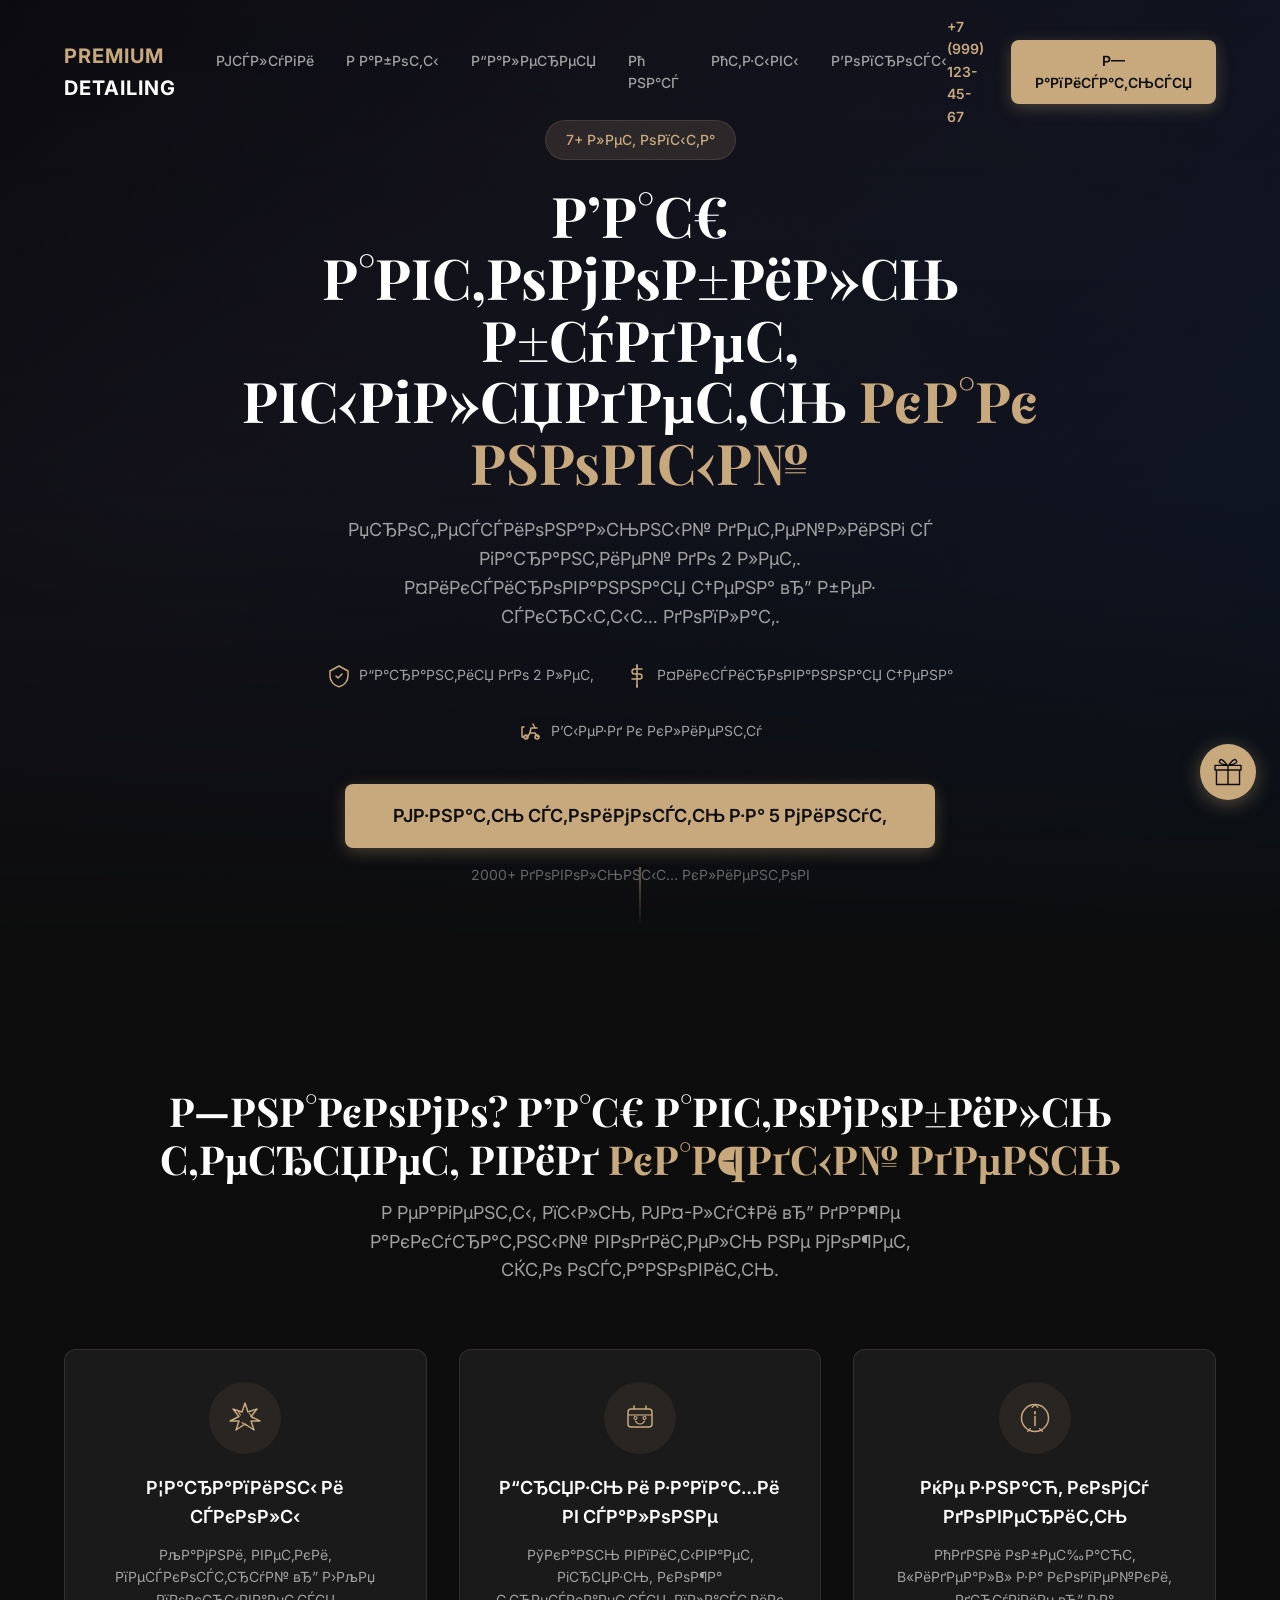
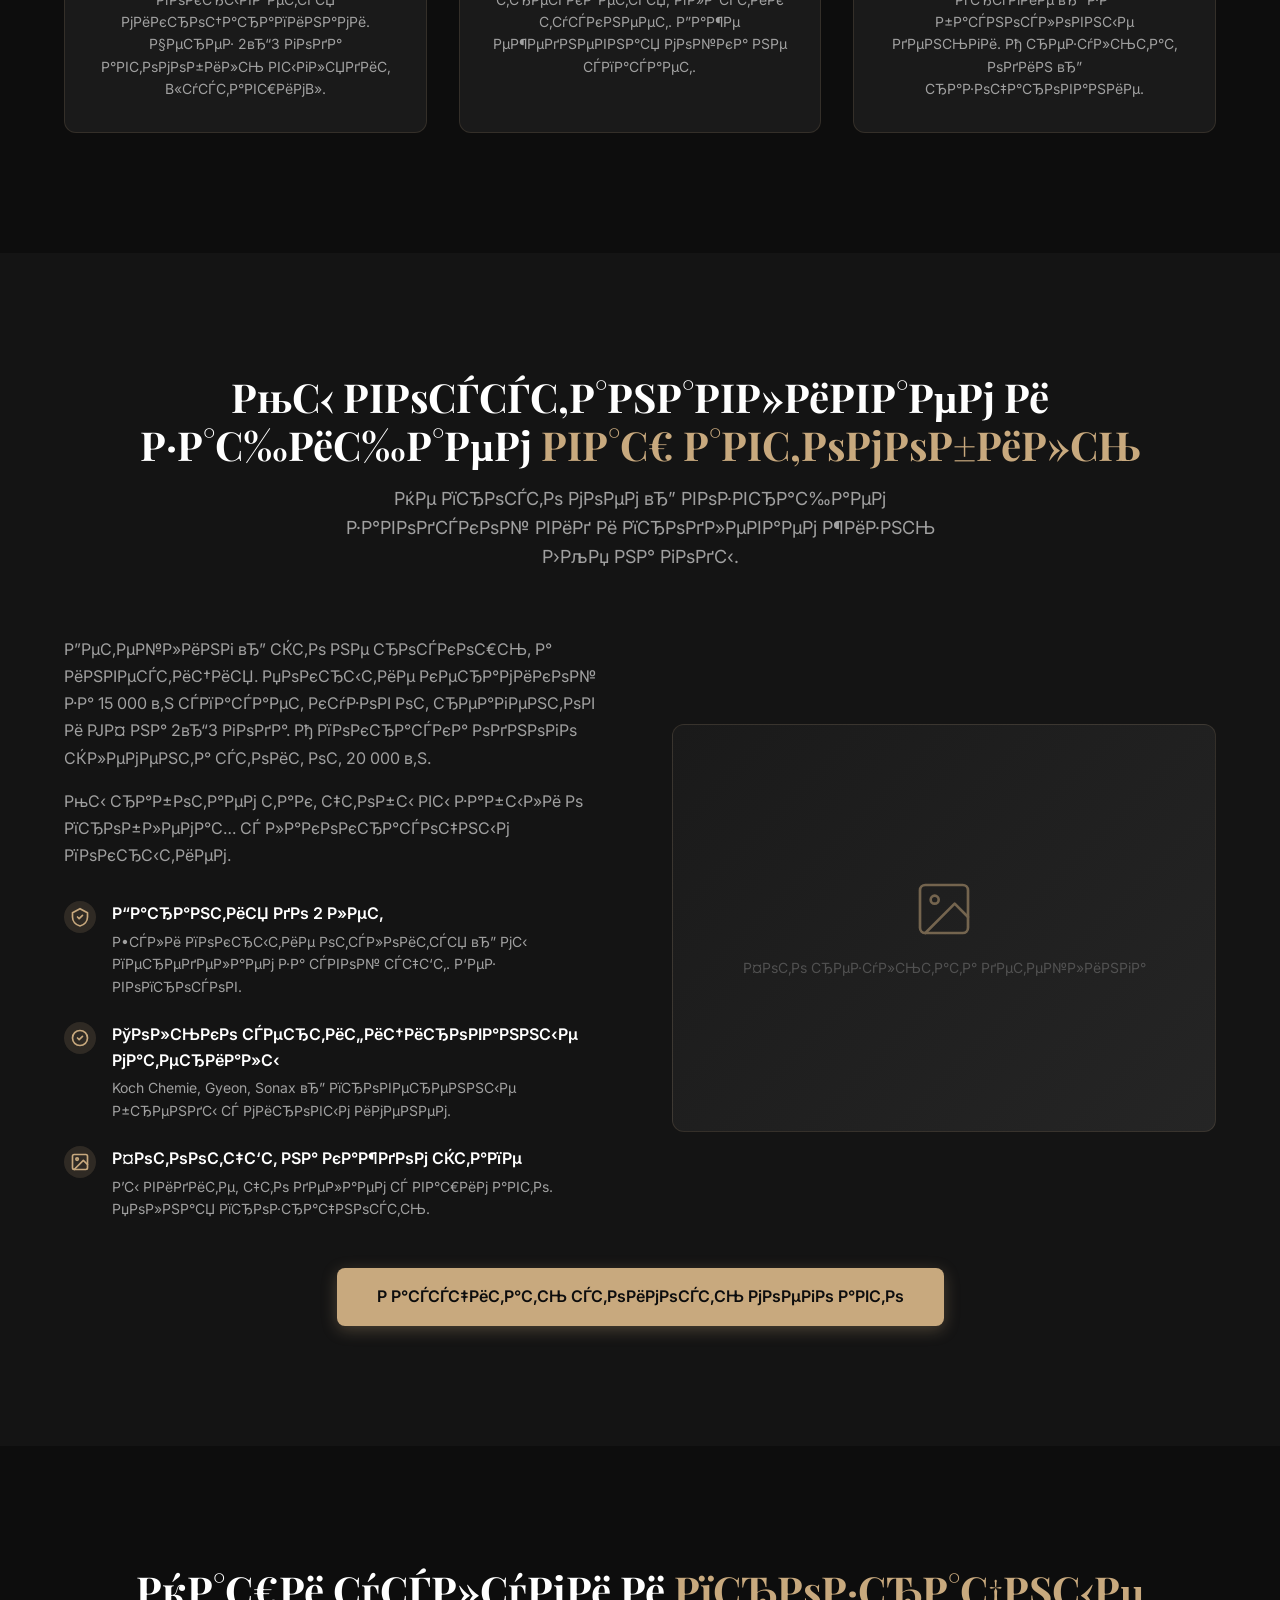
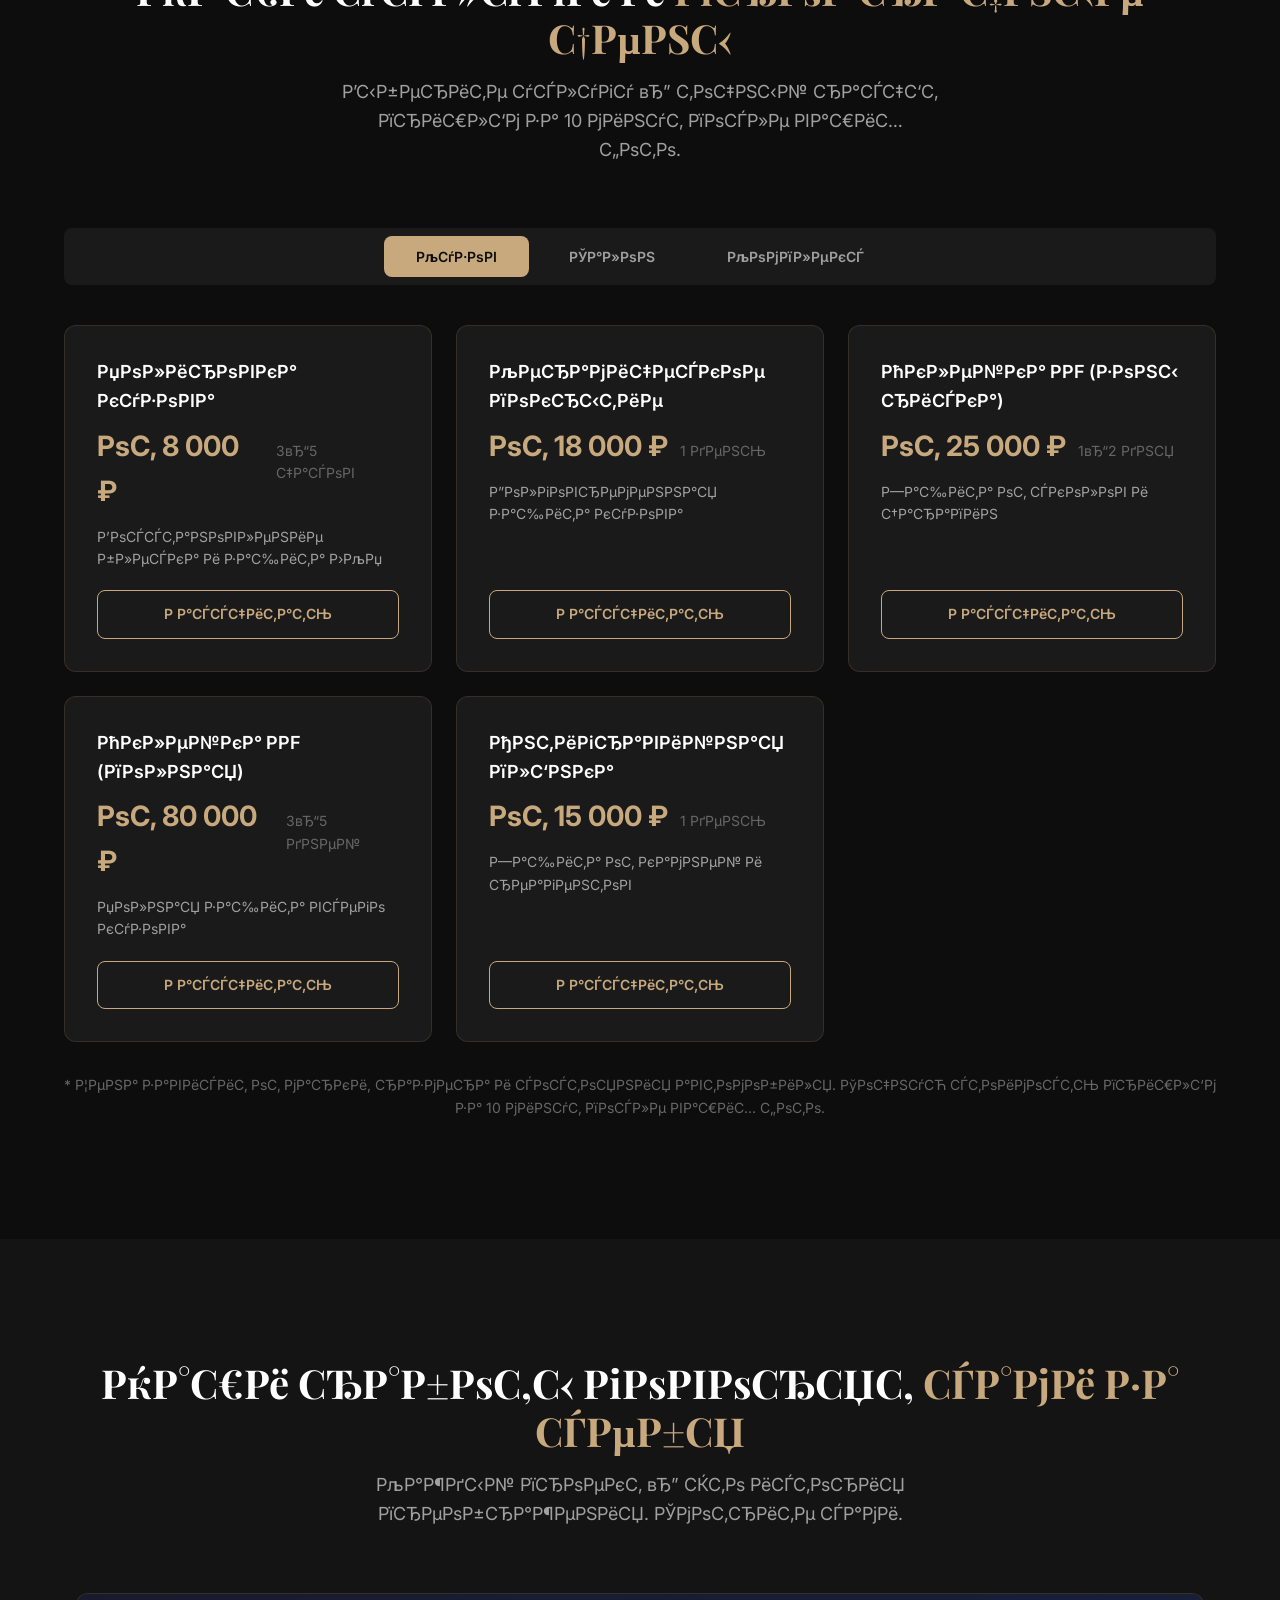
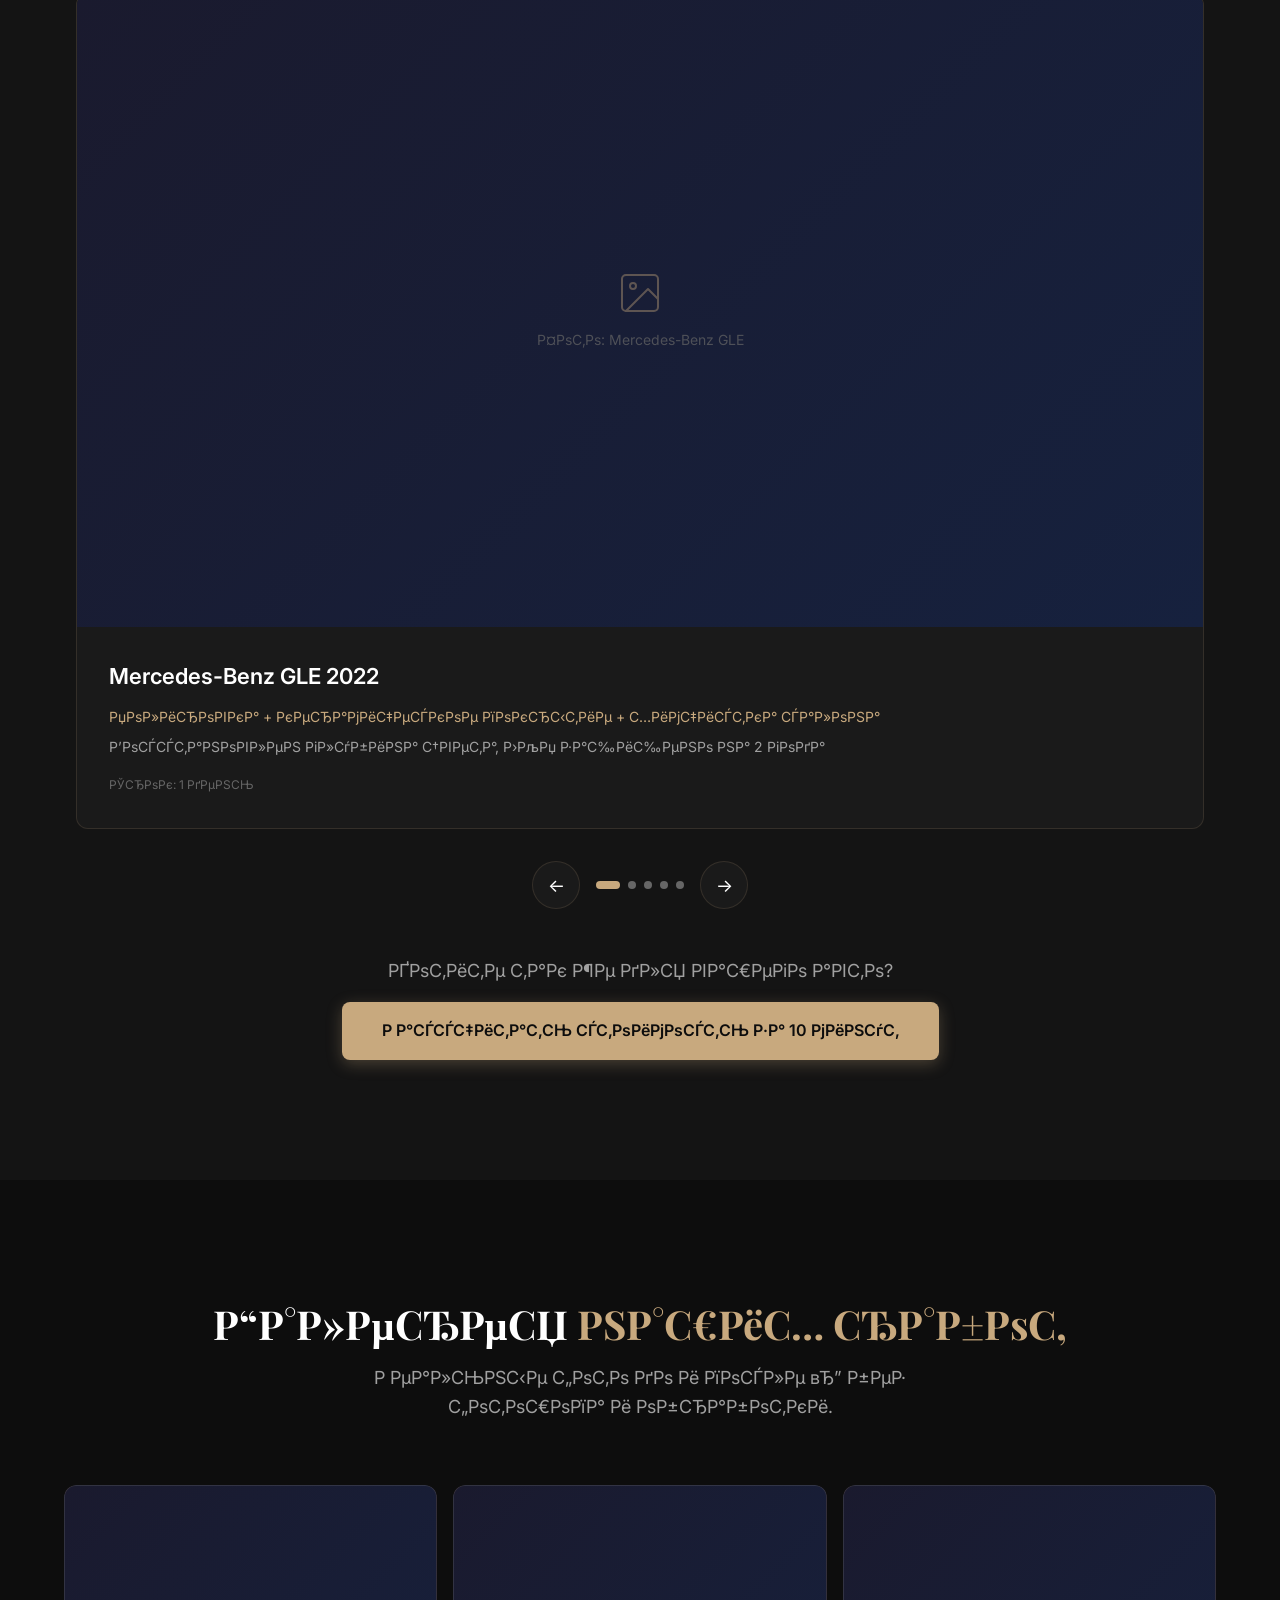
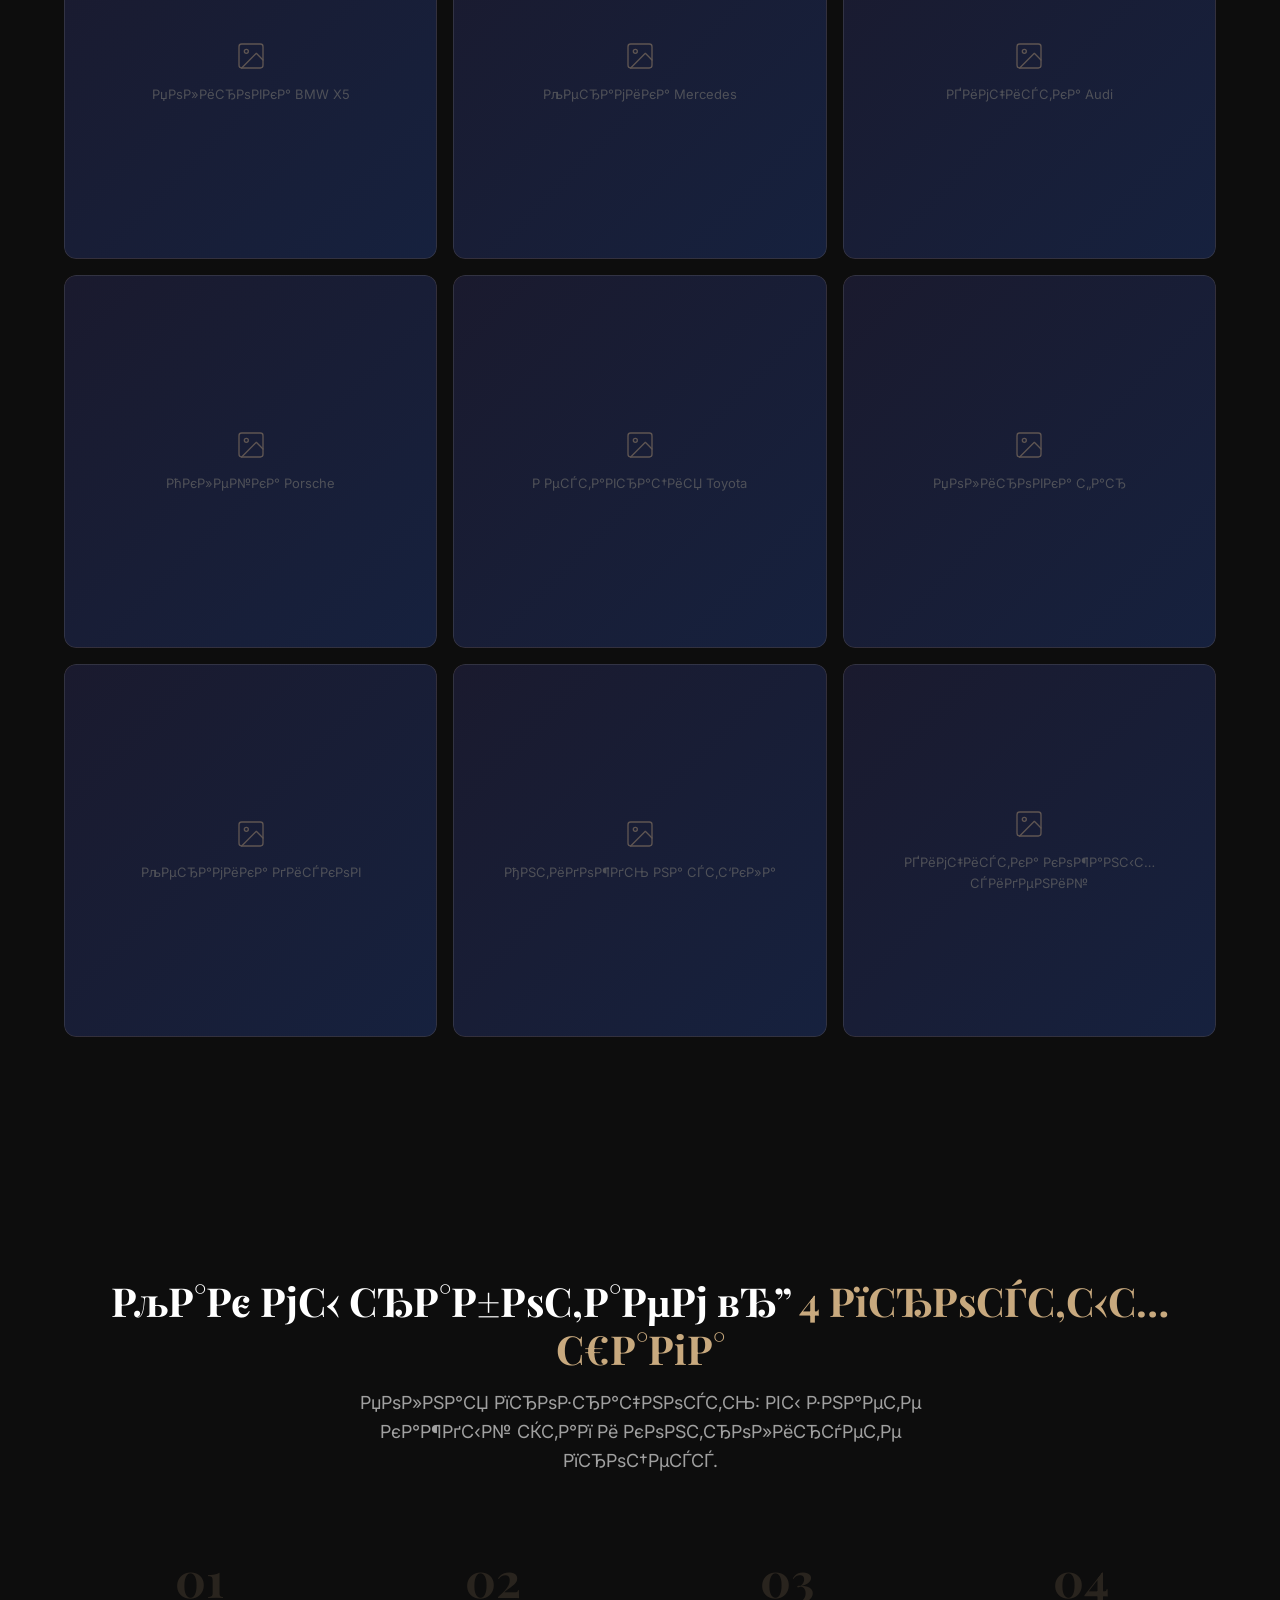
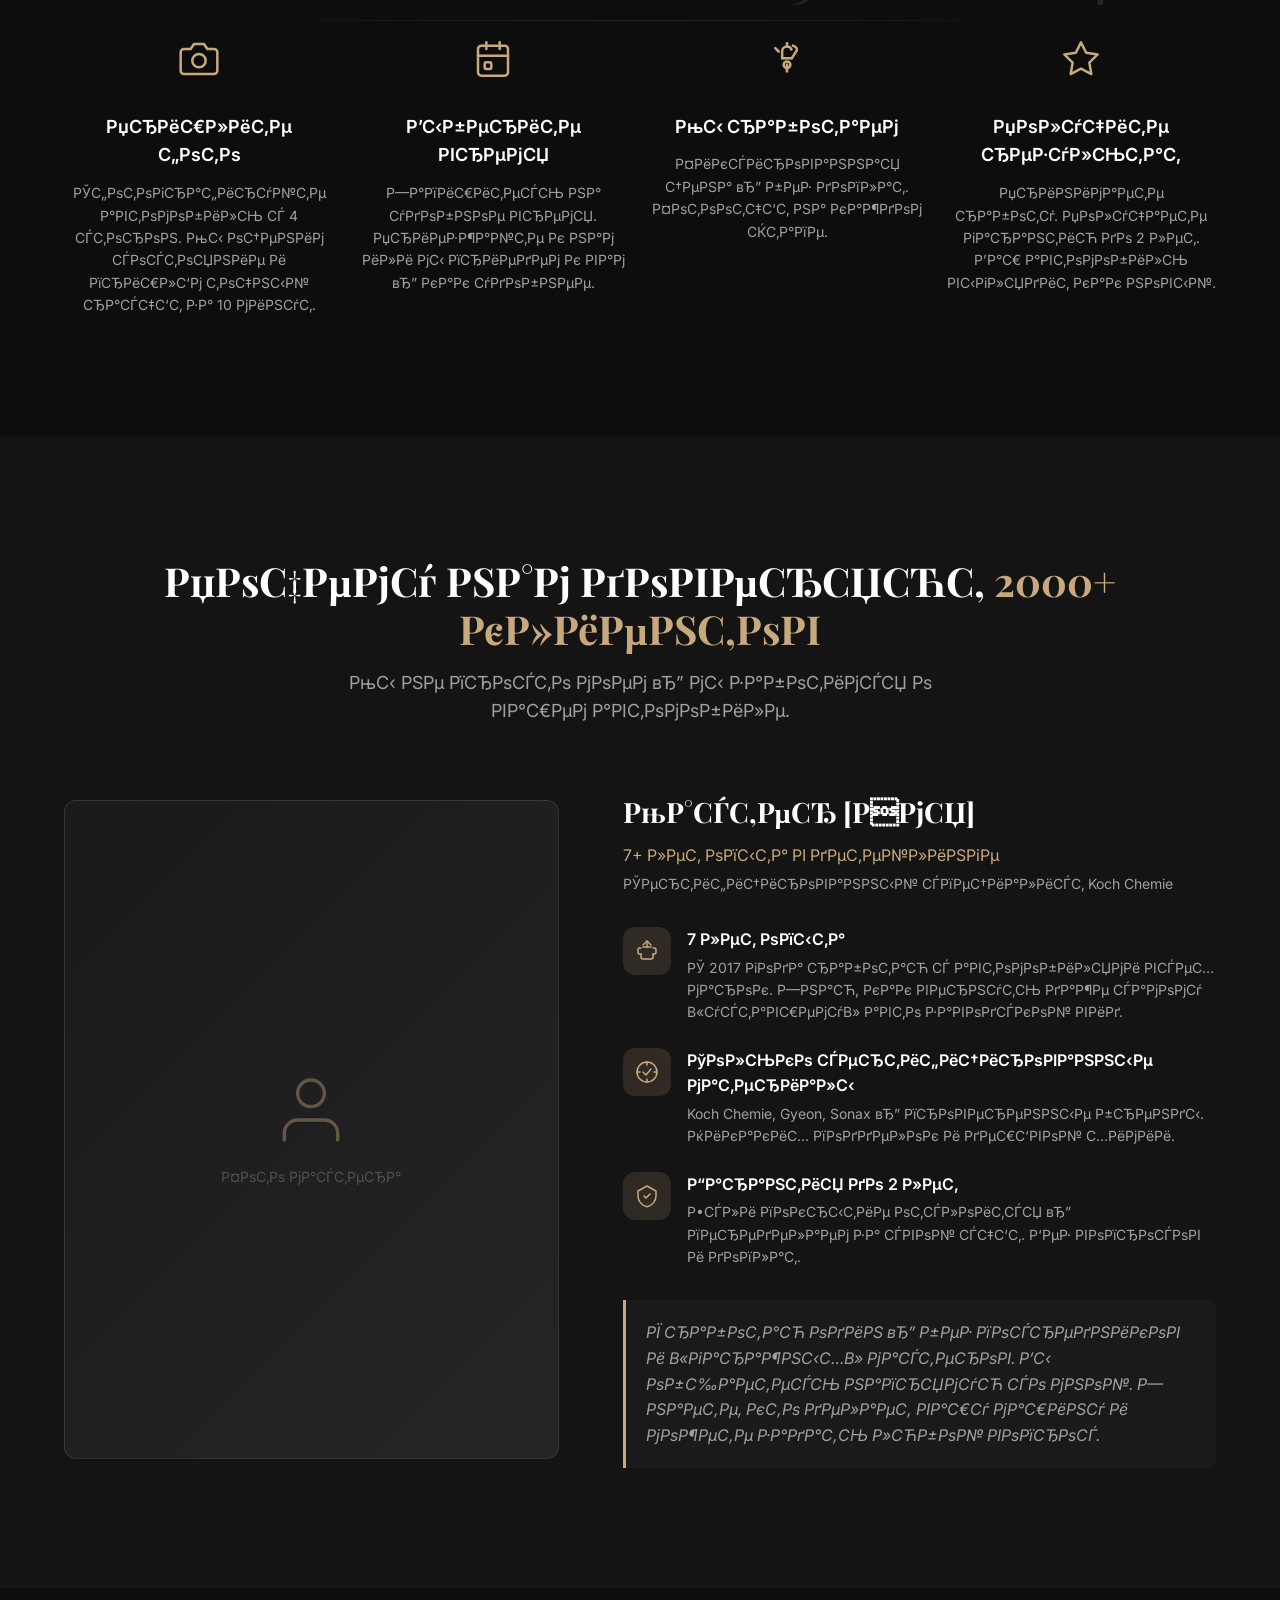
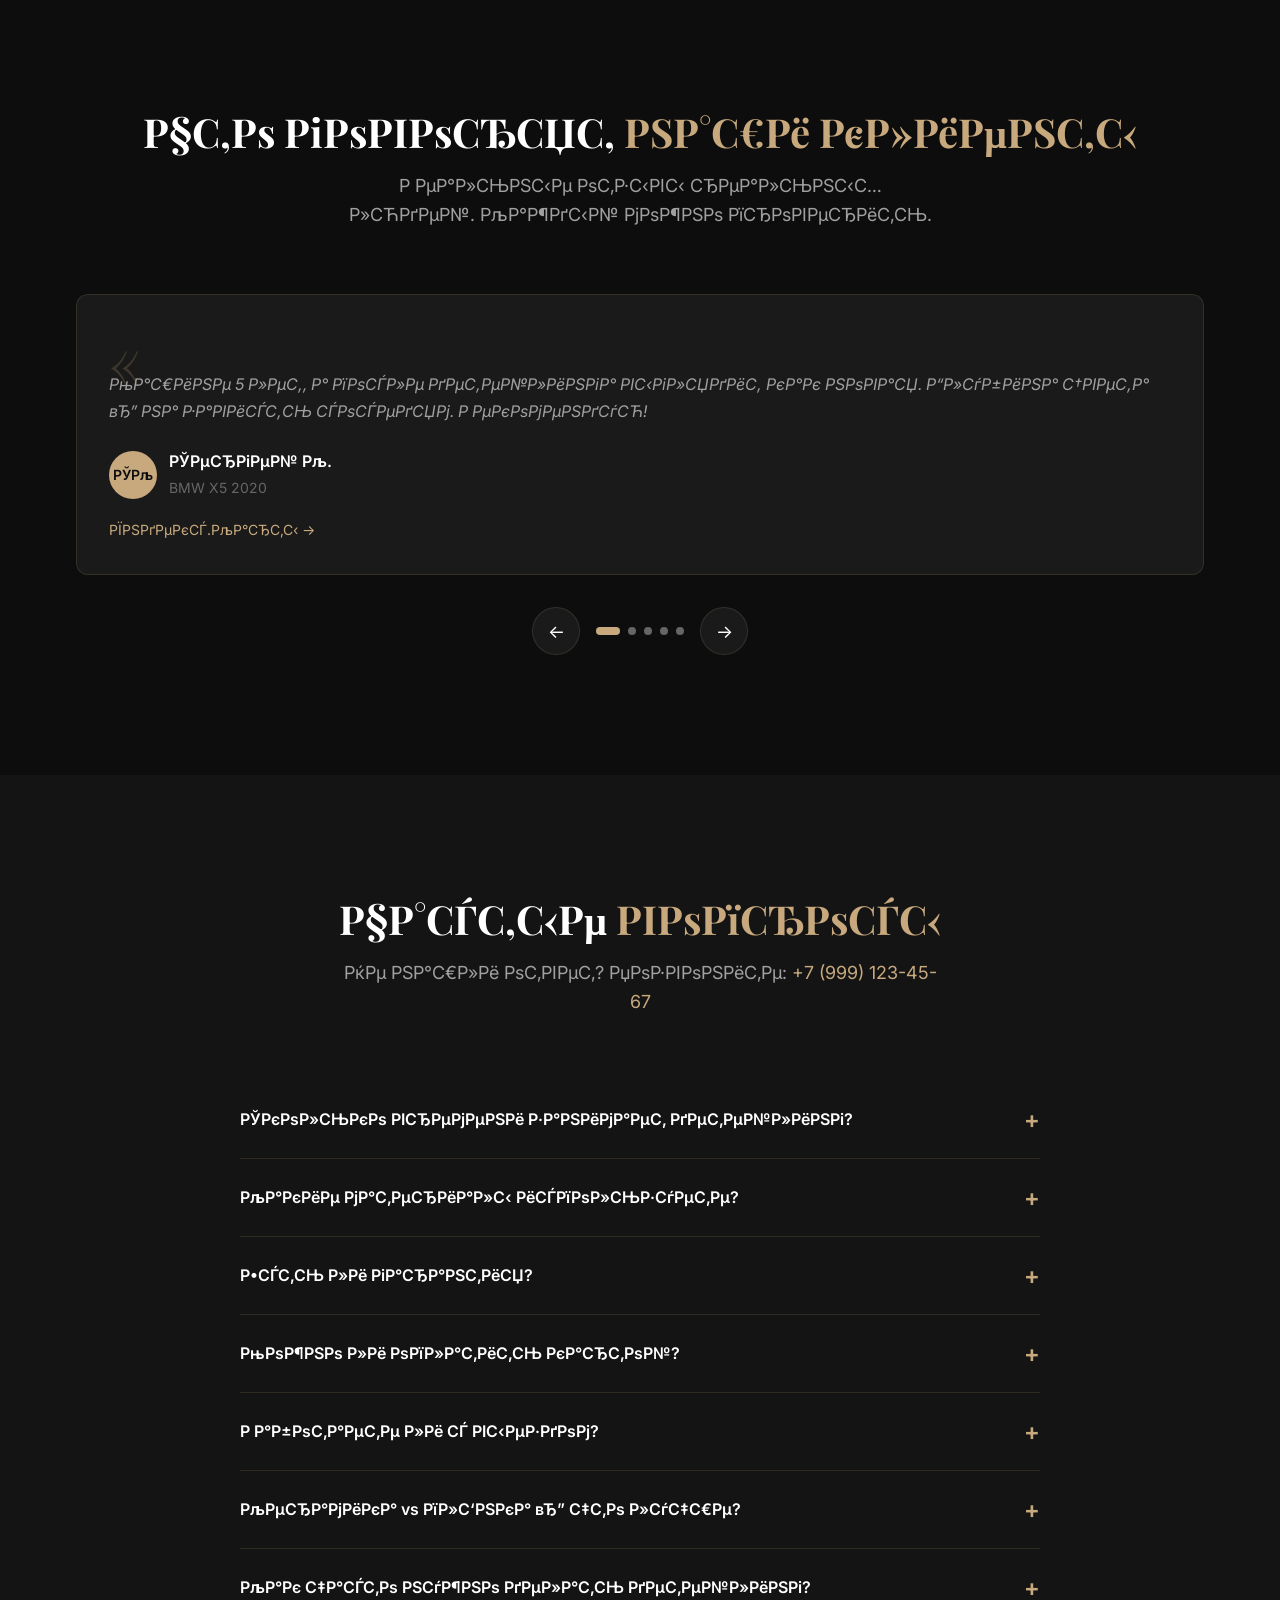
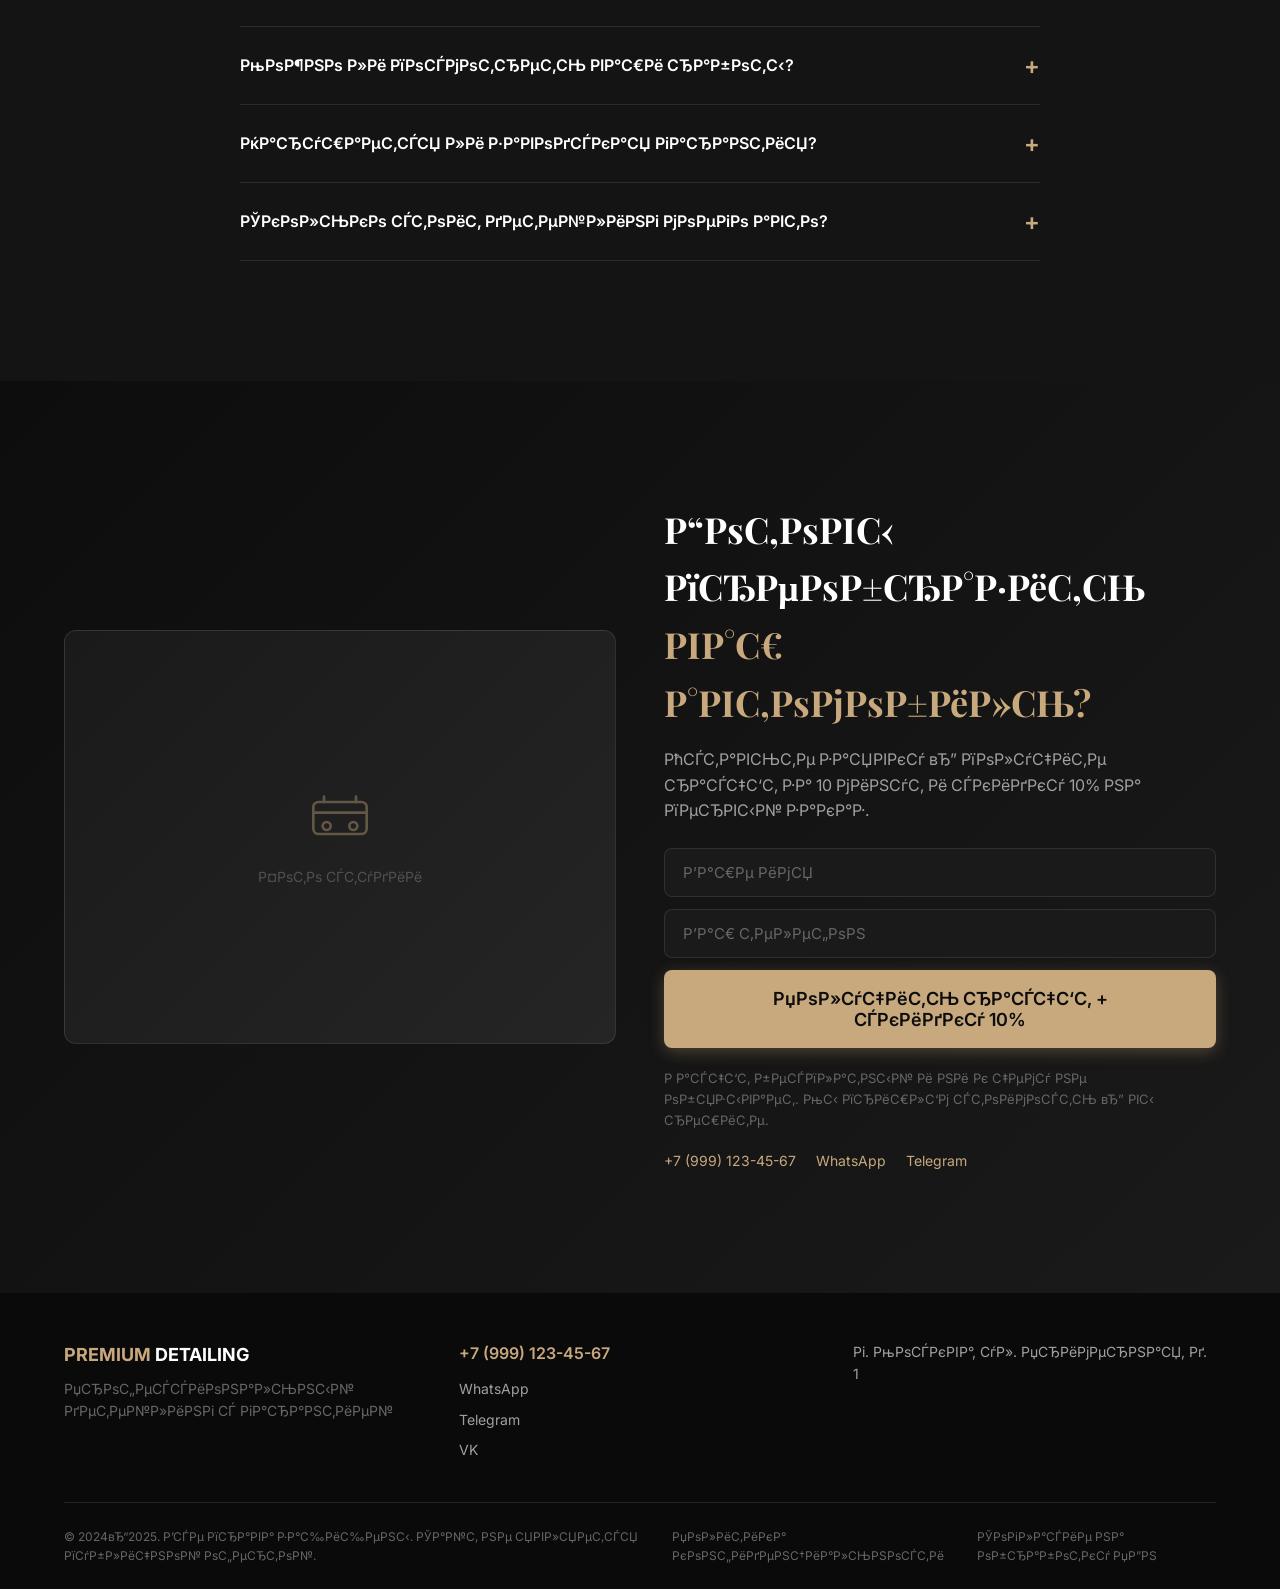
==== index.html @ f6be971b "Add files via upload" ====
﻿<!DOCTYPE html>
<html lang="ru">
<head>
    <meta charset="UTF-8">
    <meta name="viewport" content="width=device-width, initial-scale=1.0">
    <title>Р”РµС‚РµР№Р»РёРЅРі-СЃС‚СѓРґРёСЏ | РџРѕР»РёСЂРѕРІРєР°, РєРµСЂР°РјРёРєР°, С…РёРјС‡РёСЃС‚РєР° вЂ” РіР°СЂР°РЅС‚РёСЏ 2 РіРѕРґР°</title>
    <meta name="description" content="РџСЂРѕС„РµСЃСЃРёРѕРЅР°Р»СЊРЅС‹Р№ РґРµС‚РµР№Р»РёРЅРі Р°РІС‚РѕРјРѕР±РёР»СЏ. РџРѕР»РёСЂРѕРІРєР° РѕС‚ 8 000 в‚Ѕ, РєРµСЂР°РјРёРєР° РѕС‚ 18 000 в‚Ѕ, С…РёРјС‡РёСЃС‚РєР° РѕС‚ 7 000 в‚Ѕ. Р“Р°СЂР°РЅС‚РёСЏ РґРѕ 2 Р»РµС‚. Р¤РѕС‚РѕРѕС‚С‡С‘С‚. Р’С‹РµР·Рґ Рє РєР»РёРµРЅС‚Сѓ.">
    <link rel="preconnect" href="https://fonts.googleapis.com">
    <link rel="preconnect" href="https://fonts.gstatic.com" crossorigin>
    <link href="https://fonts.googleapis.com/css2?family=Inter:wght@400;500;600;700&family=Playfair+Display:wght@700&display=swap" rel="stylesheet">
    <style>
/* ========================================
   CSS Variables
   ======================================== */
:root {
    --bg-primary: #0D0D0D;
    --bg-secondary: #141414;
    --bg-card: #1A1A1A;
    --accent: #C8A97E;
    --accent-hover: #D4B896;
    --accent-glow: rgba(200, 169, 126, 0.3);
    --text-primary: #FFFFFF;
    --text-secondary: #A0A0A0;
    --text-muted: #666666;
    --border: rgba(200, 169, 126, 0.15);
    --shadow: 0 4px 24px rgba(0, 0, 0, 0.3);
    --shadow-lg: 0 8px 40px rgba(0, 0, 0, 0.5);
    --radius: 12px;
    --radius-sm: 8px;
    --transition: all 0.3s ease;
    --font-main: 'Inter', sans-serif;
    --font-heading: 'Playfair Display', serif;
}

/* ========================================
   Reset & Base
   ======================================== */
*, *::before, *::after {
    margin: 0;
    padding: 0;
    box-sizing: border-box;
}

html {
    scroll-behavior: smooth;
    font-size: 16px;
}

body {
    font-family: var(--font-main);
    background-color: var(--bg-primary);
    color: var(--text-primary);
    line-height: 1.6;
    overflow-x: hidden;
    -webkit-font-smoothing: antialiased;
}

a {
    text-decoration: none;
    color: inherit;
    transition: var(--transition);
}

img {
    max-width: 100%;
    height: auto;
    display: block;
}

ul, ol {
    list-style: none;
}

button {
    border: none;
    background: none;
    cursor: pointer;
    font-family: inherit;
    color: inherit;
}

input {
    font-family: inherit;
    border: none;
    outline: none;
}

/* ========================================
   Utilities
   ======================================== */
.container {
    max-width: 1200px;
    margin: 0 auto;
    padding: 0 24px;
}

.text-accent {
    color: var(--accent);
}

.section {
    padding: 120px 0;
}

.section--dark {
    background-color: var(--bg-primary);
}

.section--darker {
    background-color: var(--bg-secondary);
}

.section--cta {
    background: linear-gradient(135deg, var(--bg-primary) 0%, #1A1A1A 100%);
}

.section__header {
    text-align: center;
    margin-bottom: 64px;
}

.section__title {
    font-family: var(--font-heading);
    font-size: 40px;
    font-weight: 700;
    line-height: 1.2;
    margin-bottom: 16px;
}

.section__subtitle {
    font-size: 18px;
    color: var(--text-secondary);
    max-width: 600px;
    margin: 0 auto;
}

.section__cta {
    text-align: center;
    margin-top: 48px;
}

/* ========================================
   Buttons
   ======================================== */
.btn {
    display: inline-block;
    padding: 16px 40px;
    background-color: var(--accent);
    color: var(--bg-primary);
    font-size: 16px;
    font-weight: 600;
    border-radius: var(--radius-sm);
    transition: var(--transition);
    text-align: center;
    box-shadow: 0 4px 16px var(--accent-glow);
}

.btn:hover {
    background-color: var(--accent-hover);
    box-shadow: 0 6px 24px var(--accent-glow);
    transform: translateY(-2px);
}

.btn--sm {
    padding: 12px 24px;
    font-size: 14px;
}

.btn--lg {
    padding: 18px 48px;
    font-size: 18px;
}

.btn--full {
    width: 100%;
}

.btn--outline {
    background: transparent;
    border: 1px solid var(--accent);
    color: var(--accent);
    box-shadow: none;
}

.btn--outline:hover {
    background-color: var(--accent);
    color: var(--bg-primary);
}

/* ========================================
   Header
   ======================================== */
.header {
    position: fixed;
    top: 0;
    left: 0;
    right: 0;
    z-index: 1000;
    padding: 16px 0;
    transition: var(--transition);
}

.header.scrolled {
    background-color: rgba(13, 13, 13, 0.95);
    backdrop-filter: blur(20px);
    padding: 12px 0;
    box-shadow: 0 2px 20px rgba(0, 0, 0, 0.3);
}

.header__inner {
    display: flex;
    align-items: center;
    justify-content: space-between;
}

.header__logo {
    font-family: var(--font-main);
    font-size: 20px;
    font-weight: 700;
    letter-spacing: 0.05em;
}

.header__logo-accent {
    color: var(--accent);
}

.header__nav {
    display: flex;
    gap: 32px;
}

.header__nav-link {
    font-size: 14px;
    font-weight: 500;
    color: var(--text-secondary);
    transition: var(--transition);
}

.header__nav-link:hover {
    color: var(--accent);
}

.header__right {
    display: flex;
    align-items: center;
    gap: 24px;
}

.header__phone {
    font-size: 14px;
    font-weight: 600;
    color: var(--accent);
}

.header__phone:hover {
    color: var(--accent-hover);
}

.header__cta {
    padding: 10px 24px;
    font-size: 14px;
}

.header__burger {
    display: none;
    flex-direction: column;
    gap: 5px;
    padding: 8px;
}

.header__burger span {
    display: block;
    width: 24px;
    height: 2px;
    background-color: var(--text-primary);
    transition: var(--transition);
}

/* ========================================
   Mobile Menu
   ======================================== */
.mobile-menu {
    position: fixed;
    top: 0;
    left: 0;
    right: 0;
    bottom: 0;
    z-index: 999;
    background-color: rgba(13, 13, 13, 0.98);
    display: flex;
    align-items: center;
    justify-content: center;
    opacity: 0;
    visibility: hidden;
    transition: var(--transition);
}

.mobile-menu.active {
    opacity: 1;
    visibility: visible;
}

.mobile-menu__nav {
    display: flex;
    flex-direction: column;
    align-items: center;
    gap: 32px;
}

.mobile-menu__link {
    font-size: 24px;
    font-weight: 600;
    color: var(--text-primary);
}

.mobile-menu__link:hover {
    color: var(--accent);
}

.mobile-menu__phone {
    font-size: 18px;
    color: var(--accent);
    margin-top: 16px;
}

.mobile-menu__cta {
    margin-top: 16px;
}

/* ========================================
   Hero
   ======================================== */
.hero {
    position: relative;
    min-height: 100vh;
    display: flex;
    align-items: center;
    justify-content: center;
    overflow: hidden;
}

.hero__bg {
    position: absolute;
    inset: 0;
    background: linear-gradient(135deg, #0a0a0f 0%, #1a1a2e 30%, #16213e 60%, #0f3460 100%);
    overflow: hidden;
}

.hero__bg::before {
    content: '';
    position: absolute;
    top: -50%;
    left: -50%;
    width: 200%;
    height: 200%;
    background: radial-gradient(ellipse at 30% 50%, rgba(200, 169, 126, 0.08) 0%, transparent 50%),
                radial-gradient(ellipse at 70% 30%, rgba(200, 169, 126, 0.05) 0%, transparent 40%);
    animation: heroGlow 10s ease-in-out infinite alternate;
}

@keyframes heroGlow {
    0% { transform: translate(0, 0) scale(1); }
    100% { transform: translate(5%, -3%) scale(1.1); }
}

.hero__particles {
    position: absolute;
    inset: 0;
    overflow: hidden;
}

.hero__particle {
    position: absolute;
    width: 2px;
    height: 2px;
    background: rgba(200, 169, 126, 0.4);
    border-radius: 50%;
    animation: particleFloat linear infinite;
}

@keyframes particleFloat {
    0% {
        transform: translateY(100vh) scale(0);
        opacity: 0;
    }
    10% {
        opacity: 1;
    }
    90% {
        opacity: 1;
    }
    100% {
        transform: translateY(-10vh) scale(1);
        opacity: 0;
    }
}

.hero__overlay {
    position: absolute;
    inset: 0;
    background: linear-gradient(to bottom, rgba(10, 10, 15, 0.65) 0%, rgba(10, 10, 15, 0.7) 50%, rgba(13, 13, 13, 1) 100%);
}

.hero__video {
    position: absolute;
    top: 50%;
    left: 50%;
    width: 177.78vh;
    min-width: 100%;
    min-height: 100%;
    height: 56.25vw;
    transform: translate(-50%, -50%);
    pointer-events: none;
}

.hero__content {
    position: relative;
    z-index: 1;
    text-align: center;
    max-width: 800px;
    padding: 120px 0 80px;
}

.hero__badge {
    display: inline-block;
    padding: 8px 20px;
    background-color: rgba(200, 169, 126, 0.15);
    border: 1px solid var(--border);
    border-radius: 100px;
    font-size: 14px;
    font-weight: 500;
    color: var(--accent);
    margin-bottom: 24px;
}

.hero__title {
    font-family: var(--font-heading);
    font-size: 56px;
    font-weight: 700;
    line-height: 1.1;
    margin-bottom: 24px;
}

.hero__subtitle {
    font-size: 18px;
    color: var(--text-secondary);
    margin-bottom: 32px;
    max-width: 600px;
    margin-left: auto;
    margin-right: auto;
}

.hero__features {
    display: flex;
    justify-content: center;
    gap: 32px;
    margin-bottom: 40px;
    flex-wrap: wrap;
}

.hero__feature {
    display: flex;
    align-items: center;
    gap: 8px;
    font-size: 14px;
    color: var(--text-secondary);
}

.hero__feature-icon {
    display: flex;
    align-items: center;
    justify-content: center;
}

.hero__feature-icon svg {
    width: 24px;
    height: 24px;
}

.hero__cta {
    display: flex;
    flex-direction: column;
    align-items: center;
    gap: 16px;
}

.hero__cta-note {
    font-size: 14px;
    color: var(--text-muted);
}

.hero__scroll {
    position: absolute;
    bottom: 40px;
    left: 50%;
    transform: translateX(-50%);
}

.hero__scroll-line {
    width: 1px;
    height: 60px;
    background: linear-gradient(to bottom, var(--accent), transparent);
    animation: scrollPulse 2s ease-in-out infinite;
}

@keyframes scrollPulse {
    0%, 100% { opacity: 0.3; }
    50% { opacity: 1; }
}

/* ========================================
   Problems
   ======================================== */
.problems__grid {
    display: grid;
    grid-template-columns: repeat(3, 1fr);
    gap: 32px;
}

.problem-card {
    background-color: var(--bg-card);
    border: 1px solid var(--border);
    border-radius: var(--radius);
    padding: 32px;
    text-align: center;
    transition: var(--transition);
}

.problem-card:hover {
    border-color: rgba(200, 169, 126, 0.4);
    transform: translateY(-4px);
    box-shadow: var(--shadow-lg);
}

.problem-card__icon {
    margin-bottom: 20px;
    display: flex;
    justify-content: center;
    align-items: center;
    width: 72px;
    height: 72px;
    margin-left: auto;
    margin-right: auto;
    background: rgba(200, 169, 126, 0.08);
    border-radius: 50%;
    transition: var(--transition);
}

.problem-card:hover .problem-card__icon {
    background: rgba(200, 169, 126, 0.15);
    transform: scale(1.05);
}

.problem-card__icon svg {
    width: 36px;
    height: 36px;
}

.problem-card__title {
    font-size: 18px;
    font-weight: 600;
    margin-bottom: 12px;
}

.problem-card__text {
    font-size: 14px;
    color: var(--text-secondary);
    line-height: 1.6;
}

/* ========================================
   Solution
   ======================================== */
.solution__content {
    display: grid;
    grid-template-columns: 1fr 1fr;
    gap: 64px;
    align-items: center;
}

.solution__paragraph {
    font-size: 16px;
    color: var(--text-secondary);
    margin-bottom: 16px;
    line-height: 1.7;
}

.solution__benefits {
    margin-top: 32px;
    display: flex;
    flex-direction: column;
    gap: 24px;
}

.benefit {
    display: flex;
    gap: 16px;
}

.benefit__icon {
    flex-shrink: 0;
    width: 32px;
    height: 32px;
    display: flex;
    align-items: center;
    justify-content: center;
    background-color: rgba(200, 169, 126, 0.15);
    border-radius: 50%;
    color: var(--accent);
    font-size: 14px;
}

.benefit__title {
    font-size: 16px;
    font-weight: 600;
    margin-bottom: 4px;
}

.benefit__text {
    font-size: 14px;
    color: var(--text-secondary);
}

.solution__image-placeholder {
    width: 100%;
    aspect-ratio: 4/3;
    background: linear-gradient(135deg, var(--bg-card) 0%, #252525 100%);
    border-radius: var(--radius);
    display: flex;
    flex-direction: column;
    align-items: center;
    justify-content: center;
    gap: 16px;
    color: var(--text-muted);
    border: 1px solid var(--border);
}

.solution__image-placeholder span {
    font-size: 14px;
    opacity: 0.7;
}

/* ========================================
   Services
   ======================================== */
.services__tabs {
    display: flex;
    justify-content: center;
    gap: 8px;
    margin-bottom: 40px;
    background-color: var(--bg-card);
    padding: 8px;
    border-radius: var(--radius-sm);
    display: inline-flex;
    margin-left: auto;
    margin-right: auto;
}

.services__tabs {
    display: flex;
    justify-content: center;
    width: 100%;
}

.services__tab {
    padding: 12px 32px;
    font-size: 14px;
    font-weight: 600;
    color: var(--text-secondary);
    border-radius: var(--radius-sm);
    transition: var(--transition);
}

.services__tab:hover {
    color: var(--text-primary);
}

.services__tab.active {
    background-color: var(--accent);
    color: var(--bg-primary);
}

.services__panel {
    display: none;
}

.services__panel.active {
    display: block;
}

.services__grid {
    display: grid;
    grid-template-columns: repeat(3, 1fr);
    gap: 24px;
}

.service-card {
    background-color: var(--bg-card);
    border: 1px solid var(--border);
    border-radius: var(--radius);
    padding: 32px;
    display: flex;
    flex-direction: column;
    transition: var(--transition);
    position: relative;
}

.service-card:hover {
    border-color: rgba(200, 169, 126, 0.4);
    transform: translateY(-4px);
    box-shadow: var(--shadow-lg);
}

.service-card--featured {
    border-color: var(--accent);
    background: linear-gradient(135deg, var(--bg-card) 0%, rgba(200, 169, 126, 0.05) 100%);
}

.service-card__badge {
    position: absolute;
    top: -12px;
    left: 50%;
    transform: translateX(-50%);
    padding: 4px 16px;
    background-color: var(--accent);
    color: var(--bg-primary);
    font-size: 12px;
    font-weight: 600;
    border-radius: 100px;
}

.service-card__header {
    margin-bottom: 12px;
}

.service-card__title {
    font-size: 18px;
    font-weight: 600;
    margin-bottom: 8px;
}

.service-card__meta {
    display: flex;
    align-items: baseline;
    gap: 12px;
}

.service-card__price {
    font-size: 28px;
    font-weight: 700;
    color: var(--accent);
}

.service-card__time {
    font-size: 14px;
    color: var(--text-muted);
}

.service-card__desc {
    font-size: 14px;
    color: var(--text-secondary);
    margin-bottom: 20px;
    flex-grow: 1;
}

.services__note {
    text-align: center;
    font-size: 14px;
    color: var(--text-muted);
    margin-top: 32px;
}

/* ========================================
   Portfolio
   ======================================== */
.portfolio__slider {
    position: relative;
    overflow: hidden;
}

.portfolio__track {
    display: flex;
    transition: transform 0.5s ease;
}

.portfolio__slide {
    flex: 0 0 100%;
    padding: 0 12px;
}

.portfolio__card {
    background-color: var(--bg-card);
    border: 1px solid var(--border);
    border-radius: var(--radius);
    overflow: hidden;
}

.portfolio__image-placeholder {
    width: 100%;
    aspect-ratio: 16/9;
    background: linear-gradient(135deg, #1a1a2e 0%, #16213e 100%);
    display: flex;
    flex-direction: column;
    align-items: center;
    justify-content: center;
    gap: 12px;
    color: var(--text-muted);
    font-size: 14px;
}

.portfolio__image-placeholder span {
    opacity: 0.7;
}

.portfolio__info {
    padding: 32px;
}

.portfolio__car {
    font-size: 22px;
    font-weight: 600;
    margin-bottom: 12px;
}

.portfolio__services {
    font-size: 14px;
    color: var(--accent);
    margin-bottom: 8px;
}

.portfolio__result {
    font-size: 14px;
    color: var(--text-secondary);
    margin-bottom: 12px;
}

.portfolio__time {
    font-size: 12px;
    color: var(--text-muted);
}

.portfolio__controls {
    display: flex;
    align-items: center;
    justify-content: center;
    gap: 16px;
    margin-top: 32px;
}

.portfolio__btn {
    width: 48px;
    height: 48px;
    display: flex;
    align-items: center;
    justify-content: center;
    background-color: var(--bg-card);
    border: 1px solid var(--border);
    border-radius: 50%;
    font-size: 18px;
    color: var(--text-primary);
    transition: var(--transition);
}

.portfolio__btn:hover {
    background-color: var(--accent);
    color: var(--bg-primary);
    border-color: var(--accent);
}

.portfolio__dots {
    display: flex;
    gap: 8px;
}

.portfolio__dot {
    width: 8px;
    height: 8px;
    border-radius: 50%;
    background-color: var(--text-muted);
    transition: var(--transition);
    cursor: pointer;
}

.portfolio__dot.active {
    background-color: var(--accent);
    width: 24px;
    border-radius: 4px;
}

.portfolio__cta-text {
    font-size: 18px;
    color: var(--text-secondary);
    margin-bottom: 16px;
}

/* ========================================
   Gallery
   ======================================== */
.gallery__grid {
    display: grid;
    grid-template-columns: repeat(3, 1fr);
    gap: 16px;
}

.gallery__item {
    position: relative;
    overflow: hidden;
    border-radius: var(--radius);
    cursor: pointer;
    transition: var(--transition);
}

.gallery__item:hover {
    transform: translateY(-4px);
}

.gallery__item:hover .gallery__placeholder {
    border-color: var(--accent);
}

.gallery__placeholder {
    width: 100%;
    aspect-ratio: 1/1;
    background: linear-gradient(135deg, #1a1a2e 0%, #16213e 100%);
    display: flex;
    flex-direction: column;
    align-items: center;
    justify-content: center;
    gap: 12px;
    color: var(--text-muted);
    font-size: 13px;
    border: 1px solid var(--border);
    border-radius: var(--radius);
    transition: var(--transition);
}

.gallery__placeholder span {
    opacity: 0.7;
    text-align: center;
    padding: 0 8px;
}

/* ========================================
   Process
   ======================================== */
.process__grid {
    display: grid;
    grid-template-columns: repeat(4, 1fr);
    gap: 24px;
    position: relative;
}

.process__grid::before {
    content: '';
    position: absolute;
    top: 80px;
    left: 10%;
    right: 10%;
    height: 1px;
    background: linear-gradient(to right, transparent, var(--border), transparent);
}

.process__step {
    text-align: center;
    position: relative;
}

.process__number {
    font-family: var(--font-heading);
    font-size: 48px;
    font-weight: 700;
    color: rgba(200, 169, 126, 0.15);
    margin-bottom: 16px;
}

.process__icon {
    font-size: 40px;
    margin-bottom: 16px;
}

.process__title {
    font-size: 18px;
    font-weight: 600;
    margin-bottom: 12px;
}

.process__text {
    font-size: 14px;
    color: var(--text-secondary);
    line-height: 1.6;
}

/* ========================================
   About
   ======================================== */
.about__content {
    display: grid;
    grid-template-columns: 1fr 1.2fr;
    gap: 64px;
    align-items: center;
}

.about__image-placeholder {
    width: 100%;
    aspect-ratio: 3/4;
    background: linear-gradient(135deg, var(--bg-card) 0%, #252525 100%);
    border-radius: var(--radius);
    display: flex;
    flex-direction: column;
    align-items: center;
    justify-content: center;
    gap: 16px;
    color: var(--text-muted);
    border: 1px solid var(--border);
}

.about__image-placeholder span {
    font-size: 14px;
    opacity: 0.7;
}

.about__master {
    margin-bottom: 32px;
}

.about__name {
    font-family: var(--font-heading);
    font-size: 28px;
    font-weight: 700;
    margin-bottom: 8px;
}

.about__experience {
    font-size: 16px;
    color: var(--accent);
    margin-bottom: 4px;
}

.about__cert {
    font-size: 14px;
    color: var(--text-secondary);
}

.about__benefits {
    display: flex;
    flex-direction: column;
    gap: 24px;
    margin-bottom: 32px;
}

.about__benefit {
    display: flex;
    gap: 16px;
}

.about__benefit-icon {
    display: flex;
    align-items: center;
    justify-content: center;
    flex-shrink: 0;
    width: 48px;
    height: 48px;
    background-color: rgba(200, 169, 126, 0.15);
    border-radius: 12px;
}

.about__benefit-icon svg {
    width: 24px;
    height: 24px;
}

.about__benefit h4 {
    font-size: 16px;
    font-weight: 600;
    margin-bottom: 4px;
}

.about__benefit p {
    font-size: 14px;
    color: var(--text-secondary);
}

.about__personal {
    font-size: 16px;
    color: var(--text-secondary);
    font-style: italic;
    padding: 20px;
    background-color: var(--bg-card);
    border-left: 3px solid var(--accent);
    border-radius: 0 var(--radius-sm) var(--radius-sm) 0;
}

/* ========================================
   Reviews
   ======================================== */
.reviews__slider {
    position: relative;
    overflow: hidden;
}

.reviews__track {
    display: flex;
    transition: transform 0.5s ease;
}

.reviews__slide {
    flex: 0 0 100%;
    padding: 0 12px;
}

.review-card {
    background-color: var(--bg-card);
    border: 1px solid var(--border);
    border-radius: var(--radius);
    padding: 32px;
    position: relative;
}

.review-card__quote {
    font-family: var(--font-heading);
    font-size: 64px;
    color: rgba(200, 169, 126, 0.2);
    line-height: 1;
    margin-bottom: -20px;
}

.review-card__text {
    font-size: 16px;
    color: var(--text-secondary);
    line-height: 1.7;
    margin-bottom: 24px;
    font-style: italic;
}

.review-card__author {
    display: flex;
    align-items: center;
    gap: 12px;
    margin-bottom: 16px;
}

.review-card__avatar {
    width: 48px;
    height: 48px;
    border-radius: 50%;
    background-color: var(--accent);
    color: var(--bg-primary);
    display: flex;
    align-items: center;
    justify-content: center;
    font-weight: 600;
    font-size: 14px;
}

.review-card__name {
    font-weight: 600;
    font-size: 16px;
    display: block;
}

.review-card__car {
    font-size: 14px;
    color: var(--text-muted);
}

.review-card__link {
    font-size: 14px;
    color: var(--accent);
}

.review-card__link:hover {
    color: var(--accent-hover);
}

.reviews__controls {
    display: flex;
    align-items: center;
    justify-content: center;
    gap: 16px;
    margin-top: 32px;
}

.reviews__btn {
    width: 48px;
    height: 48px;
    display: flex;
    align-items: center;
    justify-content: center;
    background-color: var(--bg-card);
    border: 1px solid var(--border);
    border-radius: 50%;
    font-size: 18px;
    color: var(--text-primary);
    transition: var(--transition);
}

.reviews__btn:hover {
    background-color: var(--accent);
    color: var(--bg-primary);
    border-color: var(--accent);
}

.reviews__dots {
    display: flex;
    gap: 8px;
}

.reviews__dot {
    width: 8px;
    height: 8px;
    border-radius: 50%;
    background-color: var(--text-muted);
    transition: var(--transition);
    cursor: pointer;
}

.reviews__dot.active {
    background-color: var(--accent);
    width: 24px;
    border-radius: 4px;
}

/* ========================================
   FAQ
   ======================================== */
.faq__list {
    max-width: 800px;
    margin: 0 auto;
}

.faq__item {
    border-bottom: 1px solid var(--border);
}

.faq__question {
    width: 100%;
    display: flex;
    align-items: center;
    justify-content: space-between;
    padding: 24px 0;
    font-size: 16px;
    font-weight: 600;
    text-align: left;
    color: var(--text-primary);
    transition: var(--transition);
}

.faq__question:hover {
    color: var(--accent);
}

.faq__icon {
    font-size: 24px;
    color: var(--accent);
    transition: transform 0.3s ease;
    flex-shrink: 0;
    margin-left: 16px;
}

.faq__item.active .faq__icon {
    transform: rotate(45deg);
}

.faq__answer {
    max-height: 0;
    overflow: hidden;
    transition: max-height 0.3s ease, padding 0.3s ease;
}

.faq__item.active .faq__answer {
    max-height: 300px;
    padding-bottom: 24px;
}

.faq__answer p {
    font-size: 14px;
    color: var(--text-secondary);
    line-height: 1.7;
}

/* ========================================
   CTA
   ======================================== */
.cta__grid {
    display: grid;
    grid-template-columns: 1fr 1fr;
    gap: 48px;
    align-items: center;
}

.cta__image {
    width: 100%;
}

.cta__image-placeholder {
    width: 100%;
    aspect-ratio: 4/3;
    background: linear-gradient(135deg, var(--bg-card) 0%, #252525 100%);
    border-radius: var(--radius);
    display: flex;
    flex-direction: column;
    align-items: center;
    justify-content: center;
    gap: 16px;
    color: var(--text-muted);
    border: 1px solid var(--border);
}

.cta__image-placeholder span {
    font-size: 14px;
    opacity: 0.7;
}

.cta__content {
    text-align: left;
}

.cta__title {
    font-family: var(--font-heading);
    font-size: 36px;
    font-weight: 700;
    margin-bottom: 16px;
}

.cta__subtitle {
    font-size: 16px;
    color: var(--text-secondary);
    margin-bottom: 24px;
}

.cta__form {
    display: flex;
    flex-direction: column;
    gap: 12px;
    margin-bottom: 20px;
}

.cta__input {
    width: 100%;
    padding: 14px 18px;
    background-color: var(--bg-card);
    border: 1px solid var(--border);
    border-radius: var(--radius-sm);
    font-size: 15px;
    color: var(--text-primary);
    transition: var(--transition);
}

.cta__input::placeholder {
    color: var(--text-muted);
}

.cta__input:focus {
    border-color: var(--accent);
    box-shadow: 0 0 0 3px rgba(200, 169, 126, 0.1);
}

.cta__note {
    font-size: 13px;
    color: var(--text-muted);
    margin-bottom: 20px;
}

.cta__contacts {
    display: flex;
    gap: 20px;
}

.cta__contact {
    font-size: 14px;
    color: var(--accent);
}

.cta__contact:hover {
    color: var(--accent-hover);
}

/* ========================================
   Footer
   ======================================== */
.footer {
    background-color: #0A0A0A;
    padding: 48px 0 24px;
}

.footer__top {
    display: grid;
    grid-template-columns: 1fr 1fr 1fr;
    gap: 32px;
    padding-bottom: 32px;
    border-bottom: 1px solid var(--border);
}

.footer__logo {
    font-size: 18px;
    font-weight: 700;
}

.footer__tagline {
    font-size: 14px;
    color: var(--text-muted);
    margin-top: 8px;
}

.footer__phone {
    font-size: 16px;
    font-weight: 600;
    color: var(--accent);
    display: block;
    margin-bottom: 12px;
}

.footer__link {
    font-size: 14px;
    color: var(--text-secondary);
    display: block;
    margin-bottom: 8px;
}

.footer__link:hover {
    color: var(--accent);
}

.footer__address {
    font-size: 14px;
    color: var(--text-secondary);
}

.footer__bottom {
    display: flex;
    justify-content: space-between;
    align-items: center;
    padding-top: 24px;
    font-size: 12px;
    color: var(--text-muted);
}

.footer__links {
    display: flex;
    gap: 24px;
}

.footer__links a:hover {
    color: var(--accent);
}

/* ========================================
   Mobile CTA
   ======================================== */
.mobile-cta {
    display: none;
    position: fixed;
    bottom: 0;
    left: 0;
    right: 0;
    z-index: 998;
    padding: 16px;
    background-color: var(--accent);
    color: var(--bg-primary);
    text-align: center;
    font-weight: 600;
    font-size: 16px;
}

/* ========================================
   Animations
   ======================================== */
[data-animate] {
    opacity: 0;
    transform: translateY(30px);
    transition: opacity 0.8s ease, transform 0.8s ease;
}

[data-animate="fade-right"] {
    transform: translateX(-30px);
}

[data-animate="fade-left"] {
    transform: translateX(30px);
}

[data-animate="fade-down"] {
    transform: translateY(-30px);
}

[data-animate].animated {
    opacity: 1;
    transform: translate(0, 0);
}

/* ========================================
   Responsive: Tablet
   ======================================== */
@media (max-width: 1024px) {
    .section {
        padding: 80px 0;
    }

    .section__title {
        font-size: 32px;
    }

    .hero__title {
        font-size: 44px;
    }

    .header__nav {
        display: none;
    }

    .header__burger {
        display: flex;
    }

    .header__cta {
        display: none;
    }

    .problems__grid {
        grid-template-columns: repeat(2, 1fr);
    }

    .services__grid {
        grid-template-columns: repeat(2, 1fr);
    }

    .process__grid {
        grid-template-columns: repeat(2, 1fr);
        gap: 40px;
    }

    .process__grid::before {
        display: none;
    }

    .footer__top {
        grid-template-columns: 1fr;
        text-align: center;
    }

    .footer__bottom {
        flex-direction: column;
        gap: 16px;
        text-align: center;
    }
}

/* ========================================
   Widget
   ======================================== */
.widget {
    position: fixed;
    bottom: 100px;
    right: 24px;
    z-index: 900;
}

.widget__btn {
    width: 56px;
    height: 56px;
    border-radius: 50%;
    background: var(--accent);
    color: var(--bg-primary);
    border: none;
    cursor: pointer;
    display: flex;
    align-items: center;
    justify-content: center;
    box-shadow: 0 4px 20px rgba(200, 169, 126, 0.4);
    transition: var(--transition);
}

.widget__btn:hover {
    transform: scale(1.1);
    box-shadow: 0 6px 28px rgba(200, 169, 126, 0.5);
}

.widget__btn--active {
    background: var(--text-primary);
    color: var(--bg-primary);
}

.widget__menu {
    position: absolute;
    bottom: 68px;
    right: 0;
    width: 280px;
    background: var(--bg-secondary);
    border: 1px solid var(--border);
    border-radius: var(--radius);
    padding: 8px;
    opacity: 0;
    visibility: hidden;
    transform: translateY(10px);
    transition: var(--transition);
    box-shadow: 0 8px 32px rgba(0, 0, 0, 0.4);
}

.widget__menu--active {
    opacity: 1;
    visibility: visible;
    transform: translateY(0);
}

.widget__option {
    width: 100%;
    display: flex;
    align-items: center;
    gap: 12px;
    padding: 12px 16px;
    background: transparent;
    border: none;
    border-radius: var(--radius-sm);
    color: var(--text-primary);
    font-size: 14px;
    cursor: pointer;
    transition: var(--transition);
    text-align: left;
}

.widget__option:hover {
    background: rgba(200, 169, 126, 0.1);
}

/* ========================================
   Modal
   ======================================== */
.modal {
    position: fixed;
    inset: 0;
    z-index: 1000;
    display: flex;
    align-items: center;
    justify-content: center;
    padding: 20px;
    opacity: 0;
    visibility: hidden;
    transition: var(--transition);
}

.modal--active {
    opacity: 1;
    visibility: visible;
}

.modal__overlay {
    position: absolute;
    inset: 0;
    background: rgba(0, 0, 0, 0.8);
}

.modal__content {
    position: relative;
    background: var(--bg-secondary);
    border: 1px solid var(--border);
    border-radius: var(--radius);
    padding: 32px;
    max-width: 480px;
    width: 100%;
    max-height: 85vh;
    overflow-y: auto;
    transform: translateY(20px);
    transition: var(--transition);
}

.modal--active .modal__content {
    transform: translateY(0);
}

.modal__close {
    position: absolute;
    top: 16px;
    right: 16px;
    width: 32px;
    height: 32px;
    border-radius: 50%;
    background: var(--bg-card);
    border: 1px solid var(--border);
    color: var(--text-primary);
    font-size: 20px;
    cursor: pointer;
    display: flex;
    align-items: center;
    justify-content: center;
    transition: var(--transition);
}

.modal__close:hover {
    background: var(--accent);
    color: var(--bg-primary);
    border-color: var(--accent);
}

/* ========================================
   Quiz
   ======================================== */
.quiz__step {
    display: none;
}

.quiz__step--active {
    display: block;
}

.quiz__progress {
    height: 4px;
    background: var(--bg-card);
    border-radius: 2px;
    margin-bottom: 24px;
    overflow: hidden;
}

.quiz__progress-bar {
    height: 100%;
    background: var(--accent);
    border-radius: 2px;
    transition: width 0.4s ease;
}

.quiz__question {
    font-family: var(--font-heading);
    font-size: 22px;
    margin-bottom: 20px;
}

.quiz__options {
    display: flex;
    flex-direction: column;
    gap: 10px;
}

.quiz__option {
    width: 100%;
    padding: 14px 18px;
    background: var(--bg-card);
    border: 1px solid var(--border);
    border-radius: var(--radius-sm);
    color: var(--text-primary);
    font-size: 15px;
    cursor: pointer;
    text-align: left;
    transition: var(--transition);
}

.quiz__option:hover {
    border-color: var(--accent);
    background: rgba(200, 169, 126, 0.05);
}

.quiz__result {
    text-align: center;
    padding: 16px 0;
}

.quiz__result svg {
    margin-bottom: 16px;
}

.quiz__result-title {
    font-family: var(--font-heading);
    font-size: 24px;
    margin-bottom: 12px;
}

.quiz__result-text {
    font-size: 16px;
    color: var(--text-secondary);
    margin-bottom: 24px;
    line-height: 1.6;
}

.quiz__cta {
    display: block;
    margin-bottom: 12px;
}

.quiz__result-note {
    font-size: 13px;
    color: var(--text-muted);
}

/* ========================================
   Checklist
   ======================================== */
.checklist__title {
    font-family: var(--font-heading);
    font-size: 24px;
    margin-bottom: 4px;
}

.checklist__subtitle {
    font-size: 14px;
    color: var(--text-muted);
    margin-bottom: 24px;
}

.checklist__list {
    list-style: none;
    padding: 0;
    margin: 0 0 24px;
    display: flex;
    flex-direction: column;
    gap: 12px;
}

.checklist__item {
    display: flex;
    gap: 12px;
    align-items: flex-start;
}

.checklist__item input[type="checkbox"] {
    flex-shrink: 0;
    width: 18px;
    height: 18px;
    accent-color: var(--accent);
    margin-top: 2px;
    cursor: pointer;
}

.checklist__item label {
    font-size: 14px;
    line-height: 1.5;
    color: var(--text-secondary);
    cursor: pointer;
}

.checklist__item input:checked + label {
    color: var(--text-muted);
    text-decoration: line-through;
}

.checklist__cta {
    text-align: center;
    padding-top: 16px;
    border-top: 1px solid var(--border);
}

.checklist__cta p {
    font-size: 14px;
    color: var(--text-muted);
    margin-bottom: 12px;
}

/* ========================================
   Calculator
   ======================================== */
.calc__step {
    display: none;
}

.calc__step--active {
    display: block;
}

.calc__title {
    font-family: var(--font-heading);
    font-size: 24px;
    margin-bottom: 4px;
}

.calc__subtitle {
    font-size: 14px;
    color: var(--text-muted);
    margin-bottom: 24px;
}

.calc__options {
    display: flex;
    flex-direction: column;
    gap: 10px;
}

.calc__option {
    width: 100%;
    padding: 16px 18px;
    background: var(--bg-card);
    border: 1px solid var(--border);
    border-radius: var(--radius-sm);
    cursor: pointer;
    text-align: left;
    transition: var(--transition);
    display: flex;
    justify-content: space-between;
    align-items: center;
}

.calc__option:hover {
    border-color: var(--accent);
    background: rgba(200, 169, 126, 0.05);
}

.calc__option-name {
    font-size: 15px;
    color: var(--text-primary);
}

.calc__option-example,
.calc__option-price {
    font-size: 13px;
    color: var(--text-muted);
}

.calc__result {
    text-align: center;
    padding: 16px 0;
}

.calc__result svg {
    margin-bottom: 16px;
}

.calc__result-title {
    font-family: var(--font-heading);
    font-size: 22px;
    margin-bottom: 8px;
}

.calc__result-service {
    font-size: 16px;
    color: var(--text-secondary);
    margin-bottom: 4px;
}

.calc__result-price {
    font-family: var(--font-heading);
    font-size: 32px;
    color: var(--accent);
    margin-bottom: 12px;
}

.calc__result-note {
    font-size: 13px;
    color: var(--text-muted);
    margin-bottom: 24px;
}

.calc__cta {
    display: block;
    margin-bottom: 12px;
}

.calc__restart {
    background: transparent;
    border: 1px solid var(--border);
    color: var(--text-muted);
    font-size: 14px;
    padding: 10px 20px;
    border-radius: var(--radius-sm);
    cursor: pointer;
    transition: var(--transition);
}

.calc__restart:hover {
    border-color: var(--accent);
    color: var(--text-primary);
}

/* ========================================
   Responsive: Mobile
   ======================================== */
@media (max-width: 768px) {
    .section {
        padding: 60px 0;
    }

    .section__header {
        margin-bottom: 40px;
    }

    .section__title {
        font-size: 28px;
    }

    .section__subtitle {
        font-size: 16px;
    }

    .hero__content {
        padding: 100px 0 60px;
    }

    .hero__title {
        font-size: 32px;
    }

    .hero__subtitle {
        font-size: 16px;
    }

    .hero__features {
        flex-direction: column;
        gap: 16px;
    }

    .problems__grid {
        grid-template-columns: 1fr;
    }

    .solution__content {
        grid-template-columns: 1fr;
        gap: 40px;
    }

    .services__grid {
        grid-template-columns: 1fr;
    }

    .process__grid {
        grid-template-columns: 1fr;
    }

    .about__content {
        grid-template-columns: 1fr;
        gap: 40px;
    }

    .cta__grid {
        grid-template-columns: 1fr;
        gap: 32px;
    }

    .cta__content {
        text-align: center;
    }

    .cta__title {
        font-size: 28px;
    }

    .cta__contacts {
        justify-content: center;
        flex-wrap: wrap;
        gap: 12px;
    }

    .mobile-cta {
        display: block;
    }

    .portfolio__slide {
        padding: 0;
    }

    .gallery__grid {
        grid-template-columns: repeat(2, 1fr);
        gap: 12px;
    }
}

/* ========================================
   Responsive: Small Mobile
   ======================================== */
@media (max-width: 480px) {
    .container {
        padding: 0 16px;
    }

    .hero__title {
        font-size: 28px;
    }

    .btn {
        padding: 14px 28px;
        font-size: 14px;
    }

    .btn--lg {
        padding: 16px 32px;
        font-size: 16px;
    }

    .service-card__price {
        font-size: 24px;
    }

    .gallery__grid {
        grid-template-columns: repeat(2, 1fr);
        gap: 8px;
    }

    .gallery__placeholder {
        font-size: 11px;
    }

    .widget {
        bottom: 80px;
        right: 16px;
    }

    .widget__btn {
        width: 48px;
        height: 48px;
    }

    .widget__menu {
        width: 260px;
        right: -8px;
    }

    .modal__content {
        padding: 24px;
        max-height: 80vh;
    }

    .quiz__question {
        font-size: 18px;
    }

    .calc__result-price {
        font-size: 26px;
    }
}
</style>
</head>
<body>

<!-- HEADER -->
<header class="header" id="header">
    <div class="container header__inner">
        <a href="#" class="header__logo">
            <span class="header__logo-accent">PREMIUM</span> DETAILING
        </a>
        <nav class="header__nav" id="nav">
            <a href="#services" class="header__nav-link">РЈСЃР»СѓРіРё</a>
            <a href="#portfolio" class="header__nav-link">Р Р°Р±РѕС‚С‹</a>
            <a href="#gallery" class="header__nav-link">Р“Р°Р»РµСЂРµСЏ</a>
            <a href="#about" class="header__nav-link">Рћ РЅР°СЃ</a>
            <a href="#reviews" class="header__nav-link">РћС‚Р·С‹РІС‹</a>
            <a href="#faq" class="header__nav-link">Р’РѕРїСЂРѕСЃС‹</a>
        </nav>
        <div class="header__right">
            <a href="tel:+79991234567" class="header__phone">+7 (999) 123-45-67</a>
            <a href="#cta" class="btn btn--sm header__cta">Р—Р°РїРёСЃР°С‚СЊСЃСЏ</a>
            <button class="header__burger" id="burger" aria-label="РњРµРЅСЋ">
                <span></span>
                <span></span>
                <span></span>
            </button>
        </div>
    </div>
</header>

<!-- MOBILE MENU -->
<div class="mobile-menu" id="mobileMenu">
    <nav class="mobile-menu__nav">
        <a href="#services" class="mobile-menu__link">РЈСЃР»СѓРіРё</a>
        <a href="#portfolio" class="mobile-menu__link">Р Р°Р±РѕС‚С‹</a>
        <a href="#gallery" class="mobile-menu__link">Р“Р°Р»РµСЂРµСЏ</a>
        <a href="#about" class="mobile-menu__link">Рћ РЅР°СЃ</a>
        <a href="#reviews" class="mobile-menu__link">РћС‚Р·С‹РІС‹</a>
        <a href="#faq" class="mobile-menu__link">Р’РѕРїСЂРѕСЃС‹</a>
        <a href="tel:+79991234567" class="mobile-menu__phone">+7 (999) 123-45-67</a>
        <a href="#cta" class="btn btn--full mobile-menu__cta">Р—Р°РїРёСЃР°С‚СЊСЃСЏ</a>
    </nav>
</div>

<!-- HERO -->
<section class="hero" id="hero">
    <div class="hero__bg">
        <iframe class="hero__video" 
            src="https://rutube.ru/play/embed/35e1b779f755a660b03a4e2869856a4a/?autoplay=1&mute=1&loop=1&controls=0&showTitle=0&showAuthor=0&showLogo=0" 
            frameborder="0" 
            allow="autoplay; encrypted-media" 
            allowfullscreen>
        </iframe>
        <div class="hero__overlay"></div>
    </div>
    <div class="container hero__content">
        <div class="hero__badge" data-animate="fade-down">7+ Р»РµС‚ РѕРїС‹С‚Р°</div>
        <h1 class="hero__title" data-animate="fade-up">Р’Р°С€ Р°РІС‚РѕРјРѕР±РёР»СЊ Р±СѓРґРµС‚ РІС‹РіР»СЏРґРµС‚СЊ <span class="text-accent">РєР°Рє РЅРѕРІС‹Р№</span></h1>
        <p class="hero__subtitle" data-animate="fade-up" data-delay="100">РџСЂРѕС„РµСЃСЃРёРѕРЅР°Р»СЊРЅС‹Р№ РґРµС‚РµР№Р»РёРЅРі СЃ РіР°СЂР°РЅС‚РёРµР№ РґРѕ 2 Р»РµС‚. Р¤РёРєСЃРёСЂРѕРІР°РЅРЅР°СЏ С†РµРЅР° вЂ” Р±РµР· СЃРєСЂС‹С‚С‹С… РґРѕРїР»Р°С‚.</p>
        <div class="hero__features" data-animate="fade-up" data-delay="200">
            <div class="hero__feature">
                <span class="hero__feature-icon">
                    <svg width="24" height="24" viewBox="0 0 24 24" fill="none" stroke="#C8A97E" stroke-width="1.5" stroke-linecap="round" stroke-linejoin="round">
                        <path d="M12 2L3 7V12C3 17.25 6.75 21.5 12 22.75C17.25 21.5 21 17.25 21 12V7L12 2Z"/>
                        <path d="M9 12L11 14L15 10"/>
                    </svg>
                </span>
                <span>Р“Р°СЂР°РЅС‚РёСЏ РґРѕ 2 Р»РµС‚</span>
            </div>
            <div class="hero__feature">
                <span class="hero__feature-icon">
                    <svg width="24" height="24" viewBox="0 0 24 24" fill="none" stroke="#C8A97E" stroke-width="1.5" stroke-linecap="round" stroke-linejoin="round">
                        <line x1="12" y1="1" x2="12" y2="23"/>
                        <path d="M17 5H9.5C8.12 5 7 6.12 7 7.5S8.12 10 9.5 10H14.5C15.88 10 17 11.12 17 12.5S15.88 15 14.5 15H7"/>
                        <path d="M12 1v2"/>
                        <path d="M12 21v2"/>
                    </svg>
                </span>
                <span>Р¤РёРєСЃРёСЂРѕРІР°РЅРЅР°СЏ С†РµРЅР°</span>
            </div>
            <div class="hero__feature">
                <span class="hero__feature-icon">
                    <svg width="24" height="24" viewBox="0 0 24 24" fill="none" stroke="#C8A97E" stroke-width="1.5" stroke-linecap="round" stroke-linejoin="round">
                        <path d="M5 17H3V7H5"/>
                        <path d="M7 17C7 17 8 17 9 16L11 13H16L18 16C19 17 20 17 20 17"/>
                        <circle cx="7" cy="17" r="2"/>
                        <circle cx="18" cy="17" r="2"/>
                        <path d="M11 13L12 8H18"/>
                        <path d="M14 4L16 8"/>
                    </svg>
                </span>
                <span>Р’С‹РµР·Рґ Рє РєР»РёРµРЅС‚Сѓ</span>
            </div>
        </div>
        <div class="hero__cta" data-animate="fade-up" data-delay="300">
            <a href="#cta" class="btn btn--lg">РЈР·РЅР°С‚СЊ СЃС‚РѕРёРјРѕСЃС‚СЊ Р·Р° 5 РјРёРЅСѓС‚</a>
            <span class="hero__cta-note">2000+ РґРѕРІРѕР»СЊРЅС‹С… РєР»РёРµРЅС‚РѕРІ</span>
        </div>
    </div>
    <div class="hero__scroll">
        <div class="hero__scroll-line"></div>
    </div>
</section>

<!-- PROBLEMS -->
<section class="section section--dark" id="problems">
    <div class="container">
        <div class="section__header" data-animate="fade-up">
            <h2 class="section__title">Р—РЅР°РєРѕРјРѕ? Р’Р°С€ Р°РІС‚РѕРјРѕР±РёР»СЊ С‚РµСЂСЏРµС‚ РІРёРґ <span class="text-accent">РєР°Р¶РґС‹Р№ РґРµРЅСЊ</span></h2>
            <p class="section__subtitle">Р РµР°РіРµРЅС‚С‹, РїС‹Р»СЊ, РЈР¤-Р»СѓС‡Рё вЂ” РґР°Р¶Рµ Р°РєРєСѓСЂР°С‚РЅС‹Р№ РІРѕРґРёС‚РµР»СЊ РЅРµ РјРѕР¶РµС‚ СЌС‚Рѕ РѕСЃС‚Р°РЅРѕРІРёС‚СЊ.</p>
        </div>
        <div class="problems__grid">
            <div class="problem-card" data-animate="fade-up" data-delay="0">
                <div class="problem-card__icon">
                    <svg width="48" height="48" viewBox="0 0 48 48" fill="none" xmlns="http://www.w3.org/2000/svg">
                        <path d="M24 4L28 16L40 12L32 22L44 28L32 28L36 40L24 32L12 40L16 28L4 28L16 22L8 12L20 16L24 4Z" stroke="#C8A97E" stroke-width="2" stroke-linecap="round" stroke-linejoin="round"/>
                        <path d="M14 14L18 20" stroke="#C8A97E" stroke-width="1.5" stroke-linecap="round"/>
                        <path d="M30 18L34 24" stroke="#C8A97E" stroke-width="1.5" stroke-linecap="round"/>
                        <path d="M20 30L26 34" stroke="#C8A97E" stroke-width="1.5" stroke-linecap="round"/>
                    </svg>
                </div>
                <h3 class="problem-card__title">Р¦Р°СЂР°РїРёРЅС‹ Рё СЃРєРѕР»С‹</h3>
                <p class="problem-card__text">РљР°РјРЅРё, РІРµС‚РєРё, РїРµСЃРєРѕСЃС‚СЂСѓР№ вЂ” Р›РљРџ РїРѕРєСЂС‹РІР°РµС‚СЃСЏ РјРёРєСЂРѕС†Р°СЂР°РїРёРЅР°РјРё. Р§РµСЂРµР· 2вЂ“3 РіРѕРґР° Р°РІС‚РѕРјРѕР±РёР»СЊ РІС‹РіР»СЏРґРёС‚ В«СѓСЃС‚Р°РІС€РёРјВ».</p>
            </div>
            <div class="problem-card" data-animate="fade-up" data-delay="100">
                <div class="problem-card__icon">
                    <svg width="48" height="48" viewBox="0 0 48 48" fill="none" xmlns="http://www.w3.org/2000/svg">
                        <rect x="8" y="12" width="32" height="24" rx="4" stroke="#C8A97E" stroke-width="2"/>
                        <path d="M8 20H40" stroke="#C8A97E" stroke-width="1.5"/>
                        <path d="M16 12V8" stroke="#C8A97E" stroke-width="2" stroke-linecap="round"/>
                        <path d="M32 12V8" stroke="#C8A97E" stroke-width="2" stroke-linecap="round"/>
                        <path d="M18 28C18 28 20 32 24 32C28 32 30 28 30 28" stroke="#C8A97E" stroke-width="1.5" stroke-linecap="round"/>
                        <circle cx="18" cy="24" r="2" stroke="#C8A97E" stroke-width="1.5"/>
                        <circle cx="30" cy="24" r="2" stroke="#C8A97E" stroke-width="1.5"/>
                    </svg>
                </div>
                <h3 class="problem-card__title">Р“СЂСЏР·СЊ Рё Р·Р°РїР°С…Рё РІ СЃР°Р»РѕРЅРµ</h3>
                <p class="problem-card__text">РўРєР°РЅСЊ РІРїРёС‚С‹РІР°РµС‚ РіСЂСЏР·СЊ, РєРѕР¶Р° С‚СЂРµСЃРєР°РµС‚СЃСЏ, РїР»Р°СЃС‚РёРє С‚СѓСЃРєРЅРµРµС‚. Р”Р°Р¶Рµ РµР¶РµРґРЅРµРІРЅР°СЏ РјРѕР№РєР° РЅРµ СЃРїР°СЃР°РµС‚.</p>
            </div>
            <div class="problem-card" data-animate="fade-up" data-delay="200">
                <div class="problem-card__icon">
                    <svg width="48" height="48" viewBox="0 0 48 48" fill="none" xmlns="http://www.w3.org/2000/svg">
                        <circle cx="24" cy="24" r="18" stroke="#C8A97E" stroke-width="2"/>
                        <path d="M24 16V18" stroke="#C8A97E" stroke-width="2.5" stroke-linecap="round"/>
                        <path d="M24 22V34" stroke="#C8A97E" stroke-width="2" stroke-linecap="round"/>
                        <path d="M18 38L14 42" stroke="#C8A97E" stroke-width="1.5" stroke-linecap="round"/>
                        <path d="M30 38L34 42" stroke="#C8A97E" stroke-width="1.5" stroke-linecap="round"/>
                        <path d="M20 10L24 6L28 10" stroke="#C8A97E" stroke-width="1.5" stroke-linecap="round" stroke-linejoin="round"/>
                    </svg>
                </div>
                <h3 class="problem-card__title">РќРµ Р·РЅР°СЋ, РєРѕРјСѓ РґРѕРІРµСЂРёС‚СЊ</h3>
                <p class="problem-card__text">РћРґРЅРё РѕР±РµС‰Р°СЋС‚ В«РёРґРµР°Р»В» Р·Р° РєРѕРїРµР№РєРё, РґСЂСѓРіРёРµ вЂ” Р·Р° Р±Р°СЃРЅРѕСЃР»РѕРІРЅС‹Рµ РґРµРЅСЊРіРё. Рђ СЂРµР·СѓР»СЊС‚Р°С‚ РѕРґРёРЅ вЂ” СЂР°Р·РѕС‡Р°СЂРѕРІР°РЅРёРµ.</p>
            </div>
        </div>
    </div>
</section>

<!-- SOLUTION -->
<section class="section section--darker" id="solution">
    <div class="container">
        <div class="section__header" data-animate="fade-up">
            <h2 class="section__title">РњС‹ РІРѕСЃСЃС‚Р°РЅР°РІР»РёРІР°РµРј Рё Р·Р°С‰РёС‰Р°РµРј <span class="text-accent">РІР°С€ Р°РІС‚РѕРјРѕР±РёР»СЊ</span></h2>
            <p class="section__subtitle">РќРµ РїСЂРѕСЃС‚Рѕ РјРѕРµРј вЂ” РІРѕР·РІСЂР°С‰Р°РµРј Р·Р°РІРѕРґСЃРєРѕР№ РІРёРґ Рё РїСЂРѕРґР»РµРІР°РµРј Р¶РёР·РЅСЊ Р›РљРџ РЅР° РіРѕРґС‹.</p>
        </div>
        <div class="solution__content">
            <div class="solution__text" data-animate="fade-right">
                <p class="solution__paragraph">Р”РµС‚РµР№Р»РёРЅРі вЂ” СЌС‚Рѕ РЅРµ СЂРѕСЃРєРѕС€СЊ, Р° РёРЅРІРµСЃС‚РёС†РёСЏ. РџРѕРєСЂС‹С‚РёРµ РєРµСЂР°РјРёРєРѕР№ Р·Р° 15 000 в‚Ѕ СЃРїР°СЃР°РµС‚ РєСѓР·РѕРІ РѕС‚ СЂРµР°РіРµРЅС‚РѕРІ Рё РЈР¤ РЅР° 2вЂ“3 РіРѕРґР°. Рђ РїРѕРєСЂР°СЃРєР° РѕРґРЅРѕРіРѕ СЌР»РµРјРµРЅС‚Р° СЃС‚РѕРёС‚ РѕС‚ 20 000 в‚Ѕ.</p>
                <p class="solution__paragraph">РњС‹ СЂР°Р±РѕС‚Р°РµРј С‚Р°Рє, С‡С‚РѕР±С‹ РІС‹ Р·Р°Р±С‹Р»Рё Рѕ РїСЂРѕР±Р»РµРјР°С… СЃ Р»Р°РєРѕРєСЂР°СЃРѕС‡РЅС‹Рј РїРѕРєСЂС‹С‚РёРµРј.</p>
                <div class="solution__benefits">
                    <div class="benefit">
                        <div class="benefit__icon">
                            <svg width="20" height="20" viewBox="0 0 24 24" fill="none" stroke="#C8A97E" stroke-width="2" stroke-linecap="round" stroke-linejoin="round">
                                <path d="M12 2L3 7V12C3 17.25 6.75 21.5 12 22.75C17.25 21.5 21 17.25 21 12V7L12 2Z"/>
                                <path d="M9 12L11 14L15 10"/>
                            </svg>
                        </div>
                        <div class="benefit__content">
                            <h4 class="benefit__title">Р“Р°СЂР°РЅС‚РёСЏ РґРѕ 2 Р»РµС‚</h4>
                            <p class="benefit__text">Р•СЃР»Рё РїРѕРєСЂС‹С‚РёРµ РѕС‚СЃР»РѕРёС‚СЃСЏ вЂ” РјС‹ РїРµСЂРµРґРµР»Р°РµРј Р·Р° СЃРІРѕР№ СЃС‡С‘С‚. Р‘РµР· РІРѕРїСЂРѕСЃРѕРІ.</p>
                        </div>
                    </div>
                    <div class="benefit">
                        <div class="benefit__icon">
                            <svg width="20" height="20" viewBox="0 0 24 24" fill="none" stroke="#C8A97E" stroke-width="2" stroke-linecap="round" stroke-linejoin="round">
                                <path d="M9 12L11 14L15 10"/>
                                <path d="M21 12C21 16.97 16.97 21 12 21C7.03 21 3 16.97 3 12C3 7.03 7.03 3 12 3C16.97 3 21 7.03 21 12Z"/>
                            </svg>
                        </div>
                        <div class="benefit__content">
                            <h4 class="benefit__title">РўРѕР»СЊРєРѕ СЃРµСЂС‚РёС„РёС†РёСЂРѕРІР°РЅРЅС‹Рµ РјР°С‚РµСЂРёР°Р»С‹</h4>
                            <p class="benefit__text">Koch Chemie, Gyeon, Sonax вЂ” РїСЂРѕРІРµСЂРµРЅРЅС‹Рµ Р±СЂРµРЅРґС‹ СЃ РјРёСЂРѕРІС‹Рј РёРјРµРЅРµРј.</p>
                        </div>
                    </div>
                    <div class="benefit">
                        <div class="benefit__icon">
                            <svg width="20" height="20" viewBox="0 0 24 24" fill="none" stroke="#C8A97E" stroke-width="2" stroke-linecap="round" stroke-linejoin="round">
                                <rect x="3" y="3" width="18" height="18" rx="2"/>
                                <circle cx="8.5" cy="8.5" r="1.5"/>
                                <path d="M21 15L16 10L5 21"/>
                            </svg>
                        </div>
                        <div class="benefit__content">
                            <h4 class="benefit__title">Р¤РѕС‚РѕРѕС‚С‡С‘С‚ РЅР° РєР°Р¶РґРѕРј СЌС‚Р°РїРµ</h4>
                            <p class="benefit__text">Р’С‹ РІРёРґРёС‚Рµ, С‡С‚Рѕ РґРµР»Р°РµРј СЃ РІР°С€РёРј Р°РІС‚Рѕ. РџРѕР»РЅР°СЏ РїСЂРѕР·СЂР°С‡РЅРѕСЃС‚СЊ.</p>
                        </div>
                    </div>
                </div>
            </div>
            <div class="solution__visual" data-animate="fade-left">
                <div class="solution__image">
                    <div class="solution__image-placeholder">
                        <svg width="64" height="64" viewBox="0 0 24 24" fill="none" stroke="#C8A97E" stroke-width="1" stroke-linecap="round" stroke-linejoin="round" opacity="0.5">
                            <rect x="3" y="3" width="18" height="18" rx="2"/>
                            <circle cx="8.5" cy="8.5" r="1.5"/>
                            <path d="M21 15L16 10L5 21"/>
                        </svg>
                        <span>Р¤РѕС‚Рѕ СЂРµР·СѓР»СЊС‚Р°С‚Р° РґРµС‚РµР№Р»РёРЅРіР°</span>
                    </div>
                </div>
            </div>
        </div>
        <div class="section__cta" data-animate="fade-up">
            <a href="#cta" class="btn">Р Р°СЃСЃС‡РёС‚Р°С‚СЊ СЃС‚РѕРёРјРѕСЃС‚СЊ РјРѕРµРіРѕ Р°РІС‚Рѕ</a>
        </div>
    </div>
</section>

<!-- SERVICES -->
<section class="section section--dark" id="services">
    <div class="container">
        <div class="section__header" data-animate="fade-up">
            <h2 class="section__title">РќР°С€Рё СѓСЃР»СѓРіРё Рё <span class="text-accent">РїСЂРѕР·СЂР°С‡РЅС‹Рµ С†РµРЅС‹</span></h2>
            <p class="section__subtitle">Р’С‹Р±РµСЂРёС‚Рµ СѓСЃР»СѓРіСѓ вЂ” С‚РѕС‡РЅС‹Р№ СЂР°СЃС‡С‘С‚ РїСЂРёС€Р»С‘Рј Р·Р° 10 РјРёРЅСѓС‚ РїРѕСЃР»Рµ РІР°С€РёС… С„РѕС‚Рѕ.</p>
        </div>
        <div class="services__tabs" data-animate="fade-up">
            <button class="services__tab active" data-tab="body">РљСѓР·РѕРІ</button>
            <button class="services__tab" data-tab="salon">РЎР°Р»РѕРЅ</button>
            <button class="services__tab" data-tab="complex">РљРѕРјРїР»РµРєСЃ</button>
        </div>
        <div class="services__content">
            <!-- РљСѓР·РѕРІ -->
            <div class="services__panel active" id="panel-body">
                <div class="services__grid">
                    <div class="service-card">
                        <div class="service-card__header">
                            <h3 class="service-card__title">РџРѕР»РёСЂРѕРІРєР° РєСѓР·РѕРІР°</h3>
                            <div class="service-card__meta">
                                <span class="service-card__price">РѕС‚ 8 000 &#8381;</span>
                                <span class="service-card__time">3вЂ“5 С‡Р°СЃРѕРІ</span>
                            </div>
                        </div>
                        <p class="service-card__desc">Р’РѕСЃСЃС‚Р°РЅРѕРІР»РµРЅРёРµ Р±Р»РµСЃРєР° Рё Р·Р°С‰РёС‚Р° Р›РљРџ</p>
                        <a href="#cta" class="btn btn--outline btn--sm">Р Р°СЃСЃС‡РёС‚Р°С‚СЊ</a>
                    </div>
                    <div class="service-card">
                        <div class="service-card__header">
                            <h3 class="service-card__title">РљРµСЂР°РјРёС‡РµСЃРєРѕРµ РїРѕРєСЂС‹С‚РёРµ</h3>
                            <div class="service-card__meta">
                                <span class="service-card__price">РѕС‚ 18 000 &#8381;</span>
                                <span class="service-card__time">1 РґРµРЅСЊ</span>
                            </div>
                        </div>
                        <p class="service-card__desc">Р”РѕР»РіРѕРІСЂРµРјРµРЅРЅР°СЏ Р·Р°С‰РёС‚Р° РєСѓР·РѕРІР°</p>
                        <a href="#cta" class="btn btn--outline btn--sm">Р Р°СЃСЃС‡РёС‚Р°С‚СЊ</a>
                    </div>
                    <div class="service-card">
                        <div class="service-card__header">
                            <h3 class="service-card__title">РћРєР»РµР№РєР° PPF (Р·РѕРЅС‹ СЂРёСЃРєР°)</h3>
                            <div class="service-card__meta">
                                <span class="service-card__price">РѕС‚ 25 000 &#8381;</span>
                                <span class="service-card__time">1вЂ“2 РґРЅСЏ</span>
                            </div>
                        </div>
                        <p class="service-card__desc">Р—Р°С‰РёС‚Р° РѕС‚ СЃРєРѕР»РѕРІ Рё С†Р°СЂР°РїРёРЅ</p>
                        <a href="#cta" class="btn btn--outline btn--sm">Р Р°СЃСЃС‡РёС‚Р°С‚СЊ</a>
                    </div>
                    <div class="service-card">
                        <div class="service-card__header">
                            <h3 class="service-card__title">РћРєР»РµР№РєР° PPF (РїРѕР»РЅР°СЏ)</h3>
                            <div class="service-card__meta">
                                <span class="service-card__price">РѕС‚ 80 000 &#8381;</span>
                                <span class="service-card__time">3вЂ“5 РґРЅРµР№</span>
                            </div>
                        </div>
                        <p class="service-card__desc">РџРѕР»РЅР°СЏ Р·Р°С‰РёС‚Р° РІСЃРµРіРѕ РєСѓР·РѕРІР°</p>
                        <a href="#cta" class="btn btn--outline btn--sm">Р Р°СЃСЃС‡РёС‚Р°С‚СЊ</a>
                    </div>
                    <div class="service-card">
                        <div class="service-card__header">
                            <h3 class="service-card__title">РђРЅС‚РёРіСЂР°РІРёР№РЅР°СЏ РїР»С‘РЅРєР°</h3>
                            <div class="service-card__meta">
                                <span class="service-card__price">РѕС‚ 15 000 &#8381;</span>
                                <span class="service-card__time">1 РґРµРЅСЊ</span>
                            </div>
                        </div>
                        <p class="service-card__desc">Р—Р°С‰РёС‚Р° РѕС‚ РєР°РјРЅРµР№ Рё СЂРµР°РіРµРЅС‚РѕРІ</p>
                        <a href="#cta" class="btn btn--outline btn--sm">Р Р°СЃСЃС‡РёС‚Р°С‚СЊ</a>
                    </div>
                </div>
            </div>
            <!-- РЎР°Р»РѕРЅ -->
            <div class="services__panel" id="panel-salon">
                <div class="services__grid">
                    <div class="service-card">
                        <div class="service-card__header">
                            <h3 class="service-card__title">РҐРёРјС‡РёСЃС‚РєР° СЃР°Р»РѕРЅР°</h3>
                            <div class="service-card__meta">
                                <span class="service-card__price">РѕС‚ 7 000 &#8381;</span>
                                <span class="service-card__time">4вЂ“8 С‡Р°СЃРѕРІ</span>
                            </div>
                        </div>
                        <p class="service-card__desc">Р“Р»СѓР±РѕРєР°СЏ С‡РёСЃС‚РєР° РІСЃРµС… РїРѕРІРµСЂС…РЅРѕСЃС‚РµР№</p>
                        <a href="#cta" class="btn btn--outline btn--sm">Р Р°СЃСЃС‡РёС‚Р°С‚СЊ</a>
                    </div>
                    <div class="service-card">
                        <div class="service-card__header">
                            <h3 class="service-card__title">РҐРёРјС‡РёСЃС‚РєР° РєРѕР¶Р°РЅРѕРіРѕ СЃР°Р»РѕРЅР°</h3>
                            <div class="service-card__meta">
                                <span class="service-card__price">РѕС‚ 12 000 &#8381;</span>
                                <span class="service-card__time">5вЂ“8 С‡Р°СЃРѕРІ</span>
                            </div>
                        </div>
                        <p class="service-card__desc">Р”РµР»РёРєР°С‚РЅР°СЏ С‡РёСЃС‚РєР° Рё Р·Р°С‰РёС‚Р° РєРѕР¶Рё</p>
                        <a href="#cta" class="btn btn--outline btn--sm">Р Р°СЃСЃС‡РёС‚Р°С‚СЊ</a>
                    </div>
                    <div class="service-card">
                        <div class="service-card__header">
                            <h3 class="service-card__title">Р РµСЃС‚Р°РІСЂР°С†РёСЏ РєРѕР¶Рё</h3>
                            <div class="service-card__meta">
                                <span class="service-card__price">РѕС‚ 15 000 &#8381;</span>
                                <span class="service-card__time">6вЂ“10 С‡Р°СЃРѕРІ</span>
                            </div>
                        </div>
                        <p class="service-card__desc">Р’РѕСЃСЃС‚Р°РЅРѕРІР»РµРЅРёРµ С†РІРµС‚Р° Рё С‚РµРєСЃС‚СѓСЂС‹</p>
                        <a href="#cta" class="btn btn--outline btn--sm">Р Р°СЃСЃС‡РёС‚Р°С‚СЊ</a>
                    </div>
                    <div class="service-card">
                        <div class="service-card__header">
                            <h3 class="service-card__title">РћР·РѕРЅР°С†РёСЏ + РІР»Р°Р¶РЅР°СЏ СѓР±РѕСЂРєР°</h3>
                            <div class="service-card__meta">
                                <span class="service-card__price">РѕС‚ 5 000 &#8381;</span>
                                <span class="service-card__time">3вЂ“4 С‡Р°СЃР°</span>
                            </div>
                        </div>
                        <p class="service-card__desc">РЈСЃС‚СЂР°РЅРµРЅРёРµ Р·Р°РїР°С…РѕРІ Рё Р±Р°РєС‚РµСЂРёР№</p>
                        <a href="#cta" class="btn btn--outline btn--sm">Р Р°СЃСЃС‡РёС‚Р°С‚СЊ</a>
                    </div>
                    <div class="service-card">
                        <div class="service-card__header">
                            <h3 class="service-card__title">РџРµСЂРµС‚СЏР¶РєР° СЂСѓР»СЏ</h3>
                            <div class="service-card__meta">
                                <span class="service-card__price">РѕС‚ 8 000 &#8381;</span>
                                <span class="service-card__time">4вЂ“6 С‡Р°СЃРѕРІ</span>
                            </div>
                        </div>
                        <p class="service-card__desc">РђР»СЊРєР°РЅС‚Р°СЂР°, РєРѕР¶Р°, РєРѕРјР±Рѕ</p>
                        <a href="#cta" class="btn btn--outline btn--sm">Р Р°СЃСЃС‡РёС‚Р°С‚СЊ</a>
                    </div>
                </div>
            </div>
            <!-- РљРѕРјРїР»РµРєСЃ -->
            <div class="services__panel" id="panel-complex">
                <div class="services__grid">
                    <div class="service-card service-card--featured">
                        <div class="service-card__badge">РџРѕРїСѓР»СЏСЂРЅРѕРµ</div>
                        <div class="service-card__header">
                            <h3 class="service-card__title">РџРѕР»РЅС‹Р№ РґРµС‚РµР№Р»РёРЅРі</h3>
                            <div class="service-card__meta">
                                <span class="service-card__price">РѕС‚ 35 000 &#8381;</span>
                                <span class="service-card__time">1вЂ“2 РґРЅСЏ</span>
                            </div>
                        </div>
                        <p class="service-card__desc">РљРѕРјРїР»РµРєСЃРЅС‹Р№ СѓС…РѕРґ Р·Р° РєСѓР·РѕРІРѕРј Рё СЃР°Р»РѕРЅРѕРј</p>
                        <a href="#cta" class="btn btn--sm">Р Р°СЃСЃС‡РёС‚Р°С‚СЊ</a>
                    </div>
                    <div class="service-card">
                        <div class="service-card__header">
                            <h3 class="service-card__title">РџСЂРµРґРїСЂРѕРґР°Р¶РЅР°СЏ РїРѕРґРіРѕС‚РѕРІРєР°</h3>
                            <div class="service-card__meta">
                                <span class="service-card__price">РѕС‚ 20 000 &#8381;</span>
                                <span class="service-card__time">1 РґРµРЅСЊ</span>
                            </div>
                        </div>
                        <p class="service-card__desc">РњР°РєСЃРёРјР°Р»СЊРЅС‹Р№ РІРёРґ РґР»СЏ РїСЂРѕРґР°Р¶Рё</p>
                        <a href="#cta" class="btn btn--outline btn--sm">Р Р°СЃСЃС‡РёС‚Р°С‚СЊ</a>
                    </div>
                    <div class="service-card">
                        <div class="service-card__header">
                            <h3 class="service-card__title">Р”РµС‚РµР№Р»РёРЅРі-РїР°РєРµС‚ В«Р—Р°С‰РёС‚Р° РіРѕРґР°В»</h3>
                            <div class="service-card__meta">
                                <span class="service-card__price">РѕС‚ 25 000 &#8381;</span>
                                <span class="service-card__time">1 РґРµРЅСЊ</span>
                            </div>
                        </div>
                        <p class="service-card__desc">РџРѕР»РёСЂРѕРІРєР° + РєРµСЂР°РјРёРєР° + С…РёРјС‡РёСЃС‚РєР°</p>
                        <a href="#cta" class="btn btn--outline btn--sm">Р Р°СЃСЃС‡РёС‚Р°С‚СЊ</a>
                    </div>
                </div>
            </div>
        </div>
        <p class="services__note" data-animate="fade-up">* Р¦РµРЅР° Р·Р°РІРёСЃРёС‚ РѕС‚ РјР°СЂРєРё, СЂР°Р·РјРµСЂР° Рё СЃРѕСЃС‚РѕСЏРЅРёСЏ Р°РІС‚РѕРјРѕР±РёР»СЏ. РўРѕС‡РЅСѓСЋ СЃС‚РѕРёРјРѕСЃС‚СЊ РїСЂРёС€Р»С‘Рј Р·Р° 10 РјРёРЅСѓС‚ РїРѕСЃР»Рµ РІР°С€РёС… С„РѕС‚Рѕ.</p>
    </div>
</section>

<!-- PORTFOLIO -->
<section class="section section--darker" id="portfolio">
    <div class="container">
        <div class="section__header" data-animate="fade-up">
            <h2 class="section__title">РќР°С€Рё СЂР°Р±РѕС‚С‹ РіРѕРІРѕСЂСЏС‚ <span class="text-accent">СЃР°РјРё Р·Р° СЃРµР±СЏ</span></h2>
            <p class="section__subtitle">РљР°Р¶РґС‹Р№ РїСЂРѕРµРєС‚ вЂ” СЌС‚Рѕ РёСЃС‚РѕСЂРёСЏ РїСЂРµРѕР±СЂР°Р¶РµРЅРёСЏ. РЎРјРѕС‚СЂРёС‚Рµ СЃР°РјРё.</p>
        </div>
        <div class="portfolio__slider" data-animate="fade-up">
            <div class="portfolio__track" id="portfolioTrack">
                <div class="portfolio__slide">
                    <div class="portfolio__card">
                        <div class="portfolio__image">
                            <div class="portfolio__image-placeholder">
                                <svg width="48" height="48" viewBox="0 0 24 24" fill="none" stroke="#C8A97E" stroke-width="1" stroke-linecap="round" stroke-linejoin="round" opacity="0.4">
                                    <rect x="3" y="3" width="18" height="18" rx="2"/>
                                    <circle cx="8.5" cy="8.5" r="1.5"/>
                                    <path d="M21 15L16 10L5 21"/>
                                </svg>
                                <span>Р¤РѕС‚Рѕ: Mercedes-Benz GLE</span>
                            </div>
                        </div>
                        <div class="portfolio__info">
                            <h3 class="portfolio__car">Mercedes-Benz GLE 2022</h3>
                            <p class="portfolio__services">РџРѕР»РёСЂРѕРІРєР° + РєРµСЂР°РјРёС‡РµСЃРєРѕРµ РїРѕРєСЂС‹С‚РёРµ + С…РёРјС‡РёСЃС‚РєР° СЃР°Р»РѕРЅР°</p>
                            <p class="portfolio__result">Р’РѕСЃСЃС‚Р°РЅРѕРІР»РµРЅ РіР»СѓР±РёРЅР° С†РІРµС‚Р°, Р›РљРџ Р·Р°С‰РёС‰РµРЅРѕ РЅР° 2 РіРѕРґР°</p>
                            <span class="portfolio__time">РЎСЂРѕРє: 1 РґРµРЅСЊ</span>
                        </div>
                    </div>
                </div>
                <div class="portfolio__slide">
                    <div class="portfolio__card">
                        <div class="portfolio__image">
                            <div class="portfolio__image-placeholder">
                                <svg width="48" height="48" viewBox="0 0 24 24" fill="none" stroke="#C8A97E" stroke-width="1" stroke-linecap="round" stroke-linejoin="round" opacity="0.4">
                                    <rect x="3" y="3" width="18" height="18" rx="2"/>
                                    <circle cx="8.5" cy="8.5" r="1.5"/>
                                    <path d="M21 15L16 10L5 21"/>
                                </svg>
                                <span>Р¤РѕС‚Рѕ: BMW X5</span>
                            </div>
                        </div>
                        <div class="portfolio__info">
                            <h3 class="portfolio__car">BMW X5 2020</h3>
                            <p class="portfolio__services">РџРѕР»РЅР°СЏ С…РёРјС‡РёСЃС‚РєР° СЃР°Р»РѕРЅР° + СЂРµСЃС‚Р°РІСЂР°С†РёСЏ РєРѕР¶Р°РЅС‹С… СЃРёРґРµРЅРёР№</p>
                            <p class="portfolio__result">РљРѕР¶Р° РєР°Рє РЅРѕРІР°СЏ, Р·Р°РїР°С…Рё СѓСЃС‚СЂР°РЅРµРЅС‹</p>
                            <span class="portfolio__time">РЎСЂРѕРє: 1 РґРµРЅСЊ</span>
                        </div>
                    </div>
                </div>
                <div class="portfolio__slide">
                    <div class="portfolio__card">
                        <div class="portfolio__image">
                            <div class="portfolio__image-placeholder">
                                <svg width="48" height="48" viewBox="0 0 24 24" fill="none" stroke="#C8A97E" stroke-width="1" stroke-linecap="round" stroke-linejoin="round" opacity="0.4">
                                    <rect x="3" y="3" width="18" height="18" rx="2"/>
                                    <circle cx="8.5" cy="8.5" r="1.5"/>
                                    <path d="M21 15L16 10L5 21"/>
                                </svg>
                                <span>Р¤РѕС‚Рѕ: Porsche Cayenne</span>
                            </div>
                        </div>
                        <div class="portfolio__info">
                            <h3 class="portfolio__car">Porsche Cayenne 2023</h3>
                            <p class="portfolio__services">РџРѕР»РЅР°СЏ РѕРєР»РµР№РєР° PPF + РєРµСЂР°РјРёРєР° РЅР° РїР»С‘РЅРєСѓ</p>
                            <p class="portfolio__result">РџРѕР»РЅР°СЏ Р·Р°С‰РёС‚Р° РєСѓР·РѕРІР° РѕС‚ СЃРєРѕР»РѕРІ Рё С†Р°СЂР°РїРёРЅ</p>
                            <span class="portfolio__time">РЎСЂРѕРє: 3 РґРЅСЏ</span>
                        </div>
                    </div>
                </div>
                <div class="portfolio__slide">
                    <div class="portfolio__card">
                        <div class="portfolio__image">
                            <div class="portfolio__image-placeholder">
                                <svg width="48" height="48" viewBox="0 0 24 24" fill="none" stroke="#C8A97E" stroke-width="1" stroke-linecap="round" stroke-linejoin="round" opacity="0.4">
                                    <rect x="3" y="3" width="18" height="18" rx="2"/>
                                    <circle cx="8.5" cy="8.5" r="1.5"/>
                                    <path d="M21 15L16 10L5 21"/>
                                </svg>
                                <span>Р¤РѕС‚Рѕ: Toyota Land Cruiser</span>
                            </div>
                        </div>
                        <div class="portfolio__info">
                            <h3 class="portfolio__car">Toyota Land Cruiser 2021</h3>
                            <p class="portfolio__services">РҐРёРјС‡РёСЃС‚РєР° СЃР°Р»РѕРЅР° + РґРµС‚РµР№Р»РёРЅРі Р°СЂРѕРє + РєРµСЂР°РјРёРєР° РґРёСЃРєРѕРІ</p>
                            <p class="portfolio__result">РђРІС‚РѕРјРѕР±РёР»СЊ РіРѕС‚РѕРІ Рє СЃРµР·РѕРЅСѓ вЂ” С‡РёСЃС‚С‹Р№, Р·Р°С‰РёС‰С‘РЅРЅС‹Р№</p>
                            <span class="portfolio__time">РЎСЂРѕРє: 1 РґРµРЅСЊ</span>
                        </div>
                    </div>
                </div>
                <div class="portfolio__slide">
                    <div class="portfolio__card">
                        <div class="portfolio__image">
                            <div class="portfolio__image-placeholder">
                                <svg width="48" height="48" viewBox="0 0 24 24" fill="none" stroke="#C8A97E" stroke-width="1" stroke-linecap="round" stroke-linejoin="round" opacity="0.4">
                                    <rect x="3" y="3" width="18" height="18" rx="2"/>
                                    <circle cx="8.5" cy="8.5" r="1.5"/>
                                    <path d="M21 15L16 10L5 21"/>
                                </svg>
                                <span>Р¤РѕС‚Рѕ: Audi Q7</span>
                            </div>
                        </div>
                        <div class="portfolio__info">
                            <h3 class="portfolio__car">Audi Q7 2022</h3>
                            <p class="portfolio__services">РџРѕР»РёСЂРѕРІРєР° С„Р°СЂ + С…РёРјС‡РёСЃС‚РєР° СЃР°Р»РѕРЅР° + Р°РЅС‚РёРґРѕР¶РґСЊ РЅР° СЃС‚С‘РєР»Р°</p>
                            <p class="portfolio__result">Р¤Р°СЂС‹ РїСЂРѕР·СЂР°С‡РЅС‹Рµ, СЃС‚РµРєР»Р° Р·Р°С‰РёС‰РµРЅС‹ РѕС‚ РґРѕР¶РґСЏ</p>
                            <span class="portfolio__time">РЎСЂРѕРє: 1 РґРµРЅСЊ</span>
                        </div>
                    </div>
                </div>
            </div>
            <div class="portfolio__controls">
                <button class="portfolio__btn portfolio__btn--prev" id="portfolioPrev" aria-label="РџСЂРµРґС‹РґСѓС‰Р°СЏ">&#8592;</button>
                <div class="portfolio__dots" id="portfolioDots"></div>
                <button class="portfolio__btn portfolio__btn--next" id="portfolioNext" aria-label="РЎР»РµРґСѓСЋС‰Р°СЏ">&#8594;</button>
            </div>
        </div>
        <div class="section__cta" data-animate="fade-up">
            <p class="portfolio__cta-text">РҐРѕС‚РёС‚Рµ С‚Р°Рє Р¶Рµ РґР»СЏ РІР°С€РµРіРѕ Р°РІС‚Рѕ?</p>
            <a href="#cta" class="btn">Р Р°СЃСЃС‡РёС‚Р°С‚СЊ СЃС‚РѕРёРјРѕСЃС‚СЊ Р·Р° 10 РјРёРЅСѓС‚</a>
        </div>
    </div>
</section>

<!-- GALLERY -->
<section class="section section--dark" id="gallery">
    <div class="container">
        <div class="section__header" data-animate="fade-up">
            <h2 class="section__title">Р“Р°Р»РµСЂРµСЏ <span class="text-accent">РЅР°С€РёС… СЂР°Р±РѕС‚</span></h2>
            <p class="section__subtitle">Р РµР°Р»СЊРЅС‹Рµ С„РѕС‚Рѕ РґРѕ Рё РїРѕСЃР»Рµ вЂ” Р±РµР· С„РѕС‚РѕС€РѕРїР° Рё РѕР±СЂР°Р±РѕС‚РєРё.</p>
        </div>
        <div class="gallery__grid" data-animate="fade-up">
            <div class="gallery__item">
                <div class="gallery__placeholder">
                    <svg width="32" height="32" viewBox="0 0 24 24" fill="none" stroke="#C8A97E" stroke-width="1" stroke-linecap="round" stroke-linejoin="round" opacity="0.4">
                        <rect x="3" y="3" width="18" height="18" rx="2"/>
                        <circle cx="8.5" cy="8.5" r="1.5"/>
                        <path d="M21 15L16 10L5 21"/>
                    </svg>
                    <span>РџРѕР»РёСЂРѕРІРєР° BMW X5</span>
                </div>
            </div>
            <div class="gallery__item">
                <div class="gallery__placeholder">
                    <svg width="32" height="32" viewBox="0 0 24 24" fill="none" stroke="#C8A97E" stroke-width="1" stroke-linecap="round" stroke-linejoin="round" opacity="0.4">
                        <rect x="3" y="3" width="18" height="18" rx="2"/>
                        <circle cx="8.5" cy="8.5" r="1.5"/>
                        <path d="M21 15L16 10L5 21"/>
                    </svg>
                    <span>РљРµСЂР°РјРёРєР° Mercedes</span>
                </div>
            </div>
            <div class="gallery__item">
                <div class="gallery__placeholder">
                    <svg width="32" height="32" viewBox="0 0 24 24" fill="none" stroke="#C8A97E" stroke-width="1" stroke-linecap="round" stroke-linejoin="round" opacity="0.4">
                        <rect x="3" y="3" width="18" height="18" rx="2"/>
                        <circle cx="8.5" cy="8.5" r="1.5"/>
                        <path d="M21 15L16 10L5 21"/>
                    </svg>
                    <span>РҐРёРјС‡РёСЃС‚РєР° Audi</span>
                </div>
            </div>
            <div class="gallery__item">
                <div class="gallery__placeholder">
                    <svg width="32" height="32" viewBox="0 0 24 24" fill="none" stroke="#C8A97E" stroke-width="1" stroke-linecap="round" stroke-linejoin="round" opacity="0.4">
                        <rect x="3" y="3" width="18" height="18" rx="2"/>
                        <circle cx="8.5" cy="8.5" r="1.5"/>
                        <path d="M21 15L16 10L5 21"/>
                    </svg>
                    <span>РћРєР»РµР№РєР° Porsche</span>
                </div>
            </div>
            <div class="gallery__item">
                <div class="gallery__placeholder">
                    <svg width="32" height="32" viewBox="0 0 24 24" fill="none" stroke="#C8A97E" stroke-width="1" stroke-linecap="round" stroke-linejoin="round" opacity="0.4">
                        <rect x="3" y="3" width="18" height="18" rx="2"/>
                        <circle cx="8.5" cy="8.5" r="1.5"/>
                        <path d="M21 15L16 10L5 21"/>
                    </svg>
                    <span>Р РµСЃС‚Р°РІСЂР°С†РёСЏ Toyota</span>
                </div>
            </div>
            <div class="gallery__item">
                <div class="gallery__placeholder">
                    <svg width="32" height="32" viewBox="0 0 24 24" fill="none" stroke="#C8A97E" stroke-width="1" stroke-linecap="round" stroke-linejoin="round" opacity="0.4">
                        <rect x="3" y="3" width="18" height="18" rx="2"/>
                        <circle cx="8.5" cy="8.5" r="1.5"/>
                        <path d="M21 15L16 10L5 21"/>
                    </svg>
                    <span>РџРѕР»РёСЂРѕРІРєР° С„Р°СЂ</span>
                </div>
            </div>
            <div class="gallery__item">
                <div class="gallery__placeholder">
                    <svg width="32" height="32" viewBox="0 0 24 24" fill="none" stroke="#C8A97E" stroke-width="1" stroke-linecap="round" stroke-linejoin="round" opacity="0.4">
                        <rect x="3" y="3" width="18" height="18" rx="2"/>
                        <circle cx="8.5" cy="8.5" r="1.5"/>
                        <path d="M21 15L16 10L5 21"/>
                    </svg>
                    <span>РљРµСЂР°РјРёРєР° РґРёСЃРєРѕРІ</span>
                </div>
            </div>
            <div class="gallery__item">
                <div class="gallery__placeholder">
                    <svg width="32" height="32" viewBox="0 0 24 24" fill="none" stroke="#C8A97E" stroke-width="1" stroke-linecap="round" stroke-linejoin="round" opacity="0.4">
                        <rect x="3" y="3" width="18" height="18" rx="2"/>
                        <circle cx="8.5" cy="8.5" r="1.5"/>
                        <path d="M21 15L16 10L5 21"/>
                    </svg>
                    <span>РђРЅС‚РёРґРѕР¶РґСЊ РЅР° СЃС‚С‘РєР»Р°</span>
                </div>
            </div>
            <div class="gallery__item">
                <div class="gallery__placeholder">
                    <svg width="32" height="32" viewBox="0 0 24 24" fill="none" stroke="#C8A97E" stroke-width="1" stroke-linecap="round" stroke-linejoin="round" opacity="0.4">
                        <rect x="3" y="3" width="18" height="18" rx="2"/>
                        <circle cx="8.5" cy="8.5" r="1.5"/>
                        <path d="M21 15L16 10L5 21"/>
                    </svg>
                    <span>РҐРёРјС‡РёСЃС‚РєР° РєРѕР¶Р°РЅС‹С… СЃРёРґРµРЅРёР№</span>
                </div>
            </div>
        </div>
    </div>
</section>

<!-- PROCESS -->
<section class="section section--dark" id="process">
    <div class="container">
        <div class="section__header" data-animate="fade-up">
            <h2 class="section__title">РљР°Рє РјС‹ СЂР°Р±РѕС‚Р°РµРј вЂ” <span class="text-accent">4 РїСЂРѕСЃС‚С‹С… С€Р°РіР°</span></h2>
            <p class="section__subtitle">РџРѕР»РЅР°СЏ РїСЂРѕР·СЂР°С‡РЅРѕСЃС‚СЊ: РІС‹ Р·РЅР°РµС‚Рµ РєР°Р¶РґС‹Р№ СЌС‚Р°Рї Рё РєРѕРЅС‚СЂРѕР»РёСЂСѓРµС‚Рµ РїСЂРѕС†РµСЃСЃ.</p>
        </div>
        <div class="process__grid">
            <div class="process__step" data-animate="fade-up" data-delay="0">
                <div class="process__number">01</div>
                <div class="process__icon">
                    <svg width="40" height="40" viewBox="0 0 24 24" fill="none" stroke="#C8A97E" stroke-width="1.5" stroke-linecap="round" stroke-linejoin="round">
                        <path d="M23 19C23 20.1 22.1 21 21 21H3C1.9 21 1 20.1 1 19V8C1 6.9 1.9 6 3 6H7L9 3H15L17 6H21C22.1 6 23 6.9 23 8V19Z"/>
                        <circle cx="12" cy="13" r="4"/>
                    </svg>
                </div>
                <h3 class="process__title">РџСЂРёС€Р»РёС‚Рµ С„РѕС‚Рѕ</h3>
                <p class="process__text">РЎС„РѕС‚РѕРіСЂР°С„РёСЂСѓР№С‚Рµ Р°РІС‚РѕРјРѕР±РёР»СЊ СЃ 4 СЃС‚РѕСЂРѕРЅ. РњС‹ РѕС†РµРЅРёРј СЃРѕСЃС‚РѕСЏРЅРёРµ Рё РїСЂРёС€Р»С‘Рј С‚РѕС‡РЅС‹Р№ СЂР°СЃС‡С‘С‚ Р·Р° 10 РјРёРЅСѓС‚.</p>
            </div>
            <div class="process__step" data-animate="fade-up" data-delay="100">
                <div class="process__number">02</div>
                <div class="process__icon">
                    <svg width="40" height="40" viewBox="0 0 24 24" fill="none" stroke="#C8A97E" stroke-width="1.5" stroke-linecap="round" stroke-linejoin="round">
                        <rect x="3" y="4" width="18" height="18" rx="2"/>
                        <line x1="16" y1="2" x2="16" y2="6"/>
                        <line x1="8" y1="2" x2="8" y2="6"/>
                        <line x1="3" y1="10" x2="21" y2="10"/>
                        <rect x="7" y="14" width="4" height="4" rx="1"/>
                    </svg>
                </div>
                <h3 class="process__title">Р’С‹Р±РµСЂРёС‚Рµ РІСЂРµРјСЏ</h3>
                <p class="process__text">Р—Р°РїРёС€РёС‚РµСЃСЊ РЅР° СѓРґРѕР±РЅРѕРµ РІСЂРµРјСЏ. РџСЂРёРµР·Р¶Р°Р№С‚Рµ Рє РЅР°Рј РёР»Рё РјС‹ РїСЂРёРµРґРµРј Рє РІР°Рј вЂ” РєР°Рє СѓРґРѕР±РЅРµРµ.</p>
            </div>
            <div class="process__step" data-animate="fade-up" data-delay="200">
                <div class="process__number">03</div>
                <div class="process__icon">
                    <svg width="40" height="40" viewBox="0 0 24 24" fill="none" stroke="#C8A97E" stroke-width="1.5" stroke-linecap="round" stroke-linejoin="round">
                        <path d="M14.7 6.3C14.3 5.2 13.2 4.5 12 4.5C10.4 4.5 9.1 5.8 9.1 7.4V11.5"/>
                        <path d="M12 15.5V19.5"/>
                        <path d="M9.1 11.5H14.9"/>
                        <circle cx="12" cy="15.5" r="2"/>
                        <path d="M14.9 11.5L17.5 7.5C18.3 6.5 17.9 5.1 16.8 4.6L15.5 4"/>
                        <path d="M12 4.5V2.5"/>
                        <path d="M7 7.5L5 5.5"/>
                    </svg>
                </div>
                <h3 class="process__title">РњС‹ СЂР°Р±РѕС‚Р°РµРј</h3>
                <p class="process__text">Р¤РёРєСЃРёСЂРѕРІР°РЅРЅР°СЏ С†РµРЅР° вЂ” Р±РµР· РґРѕРїР»Р°С‚. Р¤РѕС‚РѕРѕС‚С‡С‘С‚ РЅР° РєР°Р¶РґРѕРј СЌС‚Р°РїРµ.</p>
            </div>
            <div class="process__step" data-animate="fade-up" data-delay="300">
                <div class="process__number">04</div>
                <div class="process__icon">
                    <svg width="40" height="40" viewBox="0 0 24 24" fill="none" stroke="#C8A97E" stroke-width="1.5" stroke-linecap="round" stroke-linejoin="round">
                        <path d="M12 2L15.09 8.26L22 9.27L17 14.14L18.18 21.02L12 17.77L5.82 21.02L7 14.14L2 9.27L8.91 8.26L12 2Z"/>
                    </svg>
                </div>
                <h3 class="process__title">РџРѕР»СѓС‡РёС‚Рµ СЂРµР·СѓР»СЊС‚Р°С‚</h3>
                <p class="process__text">РџСЂРёРЅРёРјР°РµС‚Рµ СЂР°Р±РѕС‚Сѓ. РџРѕР»СѓС‡Р°РµС‚Рµ РіР°СЂР°РЅС‚РёСЋ РґРѕ 2 Р»РµС‚. Р’Р°С€ Р°РІС‚РѕРјРѕР±РёР»СЊ РІС‹РіР»СЏРґРёС‚ РєР°Рє РЅРѕРІС‹Р№.</p>
            </div>
        </div>
    </div>
</section>

<!-- ABOUT -->
<section class="section section--darker" id="about">
    <div class="container">
        <div class="section__header" data-animate="fade-up">
            <h2 class="section__title">РџРѕС‡РµРјСѓ РЅР°Рј РґРѕРІРµСЂСЏСЋС‚ <span class="text-accent">2000+ РєР»РёРµРЅС‚РѕРІ</span></h2>
            <p class="section__subtitle">РњС‹ РЅРµ РїСЂРѕСЃС‚Рѕ РјРѕРµРј вЂ” РјС‹ Р·Р°Р±РѕС‚РёРјСЃСЏ Рѕ РІР°С€РµРј Р°РІС‚РѕРјРѕР±РёР»Рµ.</p>
        </div>
        <div class="about__content">
            <div class="about__image" data-animate="fade-right">
                <div class="about__image-placeholder">
                    <svg width="80" height="80" viewBox="0 0 24 24" fill="none" stroke="#C8A97E" stroke-width="1" stroke-linecap="round" stroke-linejoin="round" opacity="0.4">
                        <path d="M20 21V19C20 16.79 18.21 15 16 15H8C5.79 15 4 16.79 4 19V21"/>
                        <circle cx="12" cy="7" r="4"/>
                    </svg>
                    <span>Р¤РѕС‚Рѕ РјР°СЃС‚РµСЂР°</span>
                </div>
            </div>
            <div class="about__info" data-animate="fade-left">
                <div class="about__master">
                    <h3 class="about__name">РњР°СЃС‚РµСЂ [РРјСЏ]</h3>
                    <p class="about__experience">7+ Р»РµС‚ РѕРїС‹С‚Р° РІ РґРµС‚РµР№Р»РёРЅРіРµ</p>
                    <p class="about__cert">РЎРµСЂС‚РёС„РёС†РёСЂРѕРІР°РЅРЅС‹Р№ СЃРїРµС†РёР°Р»РёСЃС‚ Koch Chemie</p>
                </div>
                <div class="about__benefits">
                    <div class="about__benefit">
                        <span class="about__benefit-icon">
                            <svg width="24" height="24" viewBox="0 0 24 24" fill="none" stroke="#C8A97E" stroke-width="1.5" stroke-linecap="round" stroke-linejoin="round">
                                <path d="M6 9H4.5C3.67 9 3 9.67 3 10.5V13.5C3 14.33 3.67 15 4.5 15H6"/>
                                <path d="M18 9H19.5C20.33 9 21 9.67 21 10.5V13.5C21 14.33 20.33 15 19.5 15H18"/>
                                <path d="M6 15V18C6 19.1 6.9 20 8 20H16C17.1 20 18 19.1 18 18V15"/>
                                <path d="M12 4V8"/>
                                <path d="M8 8H16"/>
                                <path d="M12 2L8 6"/>
                                <path d="M12 2L16 6"/>
                            </svg>
                        </span>
                        <div>
                            <h4>7 Р»РµС‚ РѕРїС‹С‚Р°</h4>
                            <p>РЎ 2017 РіРѕРґР° СЂР°Р±РѕС‚Р°СЋ СЃ Р°РІС‚РѕРјРѕР±РёР»СЏРјРё РІСЃРµС… РјР°СЂРѕРє. Р—РЅР°СЋ, РєР°Рє РІРµСЂРЅСѓС‚СЊ РґР°Р¶Рµ СЃР°РјРѕРјСѓ В«СѓСЃС‚Р°РІС€РµРјСѓВ» Р°РІС‚Рѕ Р·Р°РІРѕРґСЃРєРѕР№ РІРёРґ.</p>
                        </div>
                    </div>
                    <div class="about__benefit">
                        <span class="about__benefit-icon">
                            <svg width="24" height="24" viewBox="0 0 24 24" fill="none" stroke="#C8A97E" stroke-width="1.5" stroke-linecap="round" stroke-linejoin="round">
                                <path d="M12 22C17.52 22 22 17.52 22 12C22 6.48 17.52 2 12 2C6.48 2 2 6.48 2 12C2 17.52 6.48 22 12 22Z"/>
                                <path d="M8 12L11 15L16 9"/>
                                <path d="M12 2V5"/>
                                <path d="M12 19V22"/>
                                <path d="M2 12H5"/>
                                <path d="M19 12H22"/>
                            </svg>
                        </span>
                        <div>
                            <h4>РўРѕР»СЊРєРѕ СЃРµСЂС‚РёС„РёС†РёСЂРѕРІР°РЅРЅС‹Рµ РјР°С‚РµСЂРёР°Р»С‹</h4>
                            <p>Koch Chemie, Gyeon, Sonax вЂ” РїСЂРѕРІРµСЂРµРЅРЅС‹Рµ Р±СЂРµРЅРґС‹. РќРёРєР°РєРёС… РїРѕРґРґРµР»РѕРє Рё РґРµС€С‘РІРѕР№ С…РёРјРёРё.</p>
                        </div>
                    </div>
                    <div class="about__benefit">
                        <span class="about__benefit-icon">
                            <svg width="24" height="24" viewBox="0 0 24 24" fill="none" stroke="#C8A97E" stroke-width="1.5" stroke-linecap="round" stroke-linejoin="round">
                                <path d="M12 2L3 7V12C3 17.25 6.75 21.5 12 22.75C17.25 21.5 21 17.25 21 12V7L12 2Z"/>
                                <path d="M9 12L11 14L15 10"/>
                            </svg>
                        </span>
                        <div>
                            <h4>Р“Р°СЂР°РЅС‚РёСЏ РґРѕ 2 Р»РµС‚</h4>
                            <p>Р•СЃР»Рё РїРѕРєСЂС‹С‚РёРµ РѕС‚СЃР»РѕРёС‚СЃСЏ вЂ” РїРµСЂРµРґРµР»Р°РµРј Р·Р° СЃРІРѕР№ СЃС‡С‘С‚. Р‘РµР· РІРѕРїСЂРѕСЃРѕРІ Рё РґРѕРїР»Р°С‚.</p>
                        </div>
                    </div>
                </div>
                <p class="about__personal">РЇ СЂР°Р±РѕС‚Р°СЋ РѕРґРёРЅ вЂ” Р±РµР· РїРѕСЃСЂРµРґРЅРёРєРѕРІ Рё В«РіР°СЂР°Р¶РЅС‹С…В» РјР°СЃС‚РµСЂРѕРІ. Р’С‹ РѕР±С‰Р°РµС‚РµСЃСЊ РЅР°РїСЂСЏРјСѓСЋ СЃРѕ РјРЅРѕР№. Р—РЅР°РµС‚Рµ, РєС‚Рѕ РґРµР»Р°РµС‚ РІР°С€Сѓ РјР°С€РёРЅСѓ Рё РјРѕР¶РµС‚Рµ Р·Р°РґР°С‚СЊ Р»СЋР±РѕР№ РІРѕРїСЂРѕСЃ.</p>
            </div>
        </div>
    </div>
</section>

<!-- REVIEWS -->
<section class="section section--dark" id="reviews">
    <div class="container">
        <div class="section__header" data-animate="fade-up">
            <h2 class="section__title">Р§С‚Рѕ РіРѕРІРѕСЂСЏС‚ <span class="text-accent">РЅР°С€Рё РєР»РёРµРЅС‚С‹</span></h2>
            <p class="section__subtitle">Р РµР°Р»СЊРЅС‹Рµ РѕС‚Р·С‹РІС‹ СЂРµР°Р»СЊРЅС‹С… Р»СЋРґРµР№. РљР°Р¶РґС‹Р№ РјРѕР¶РЅРѕ РїСЂРѕРІРµСЂРёС‚СЊ.</p>
        </div>
        <div class="reviews__slider" data-animate="fade-up">
            <div class="reviews__track" id="reviewsTrack">
                <div class="reviews__slide">
                    <div class="review-card">
                        <div class="review-card__quote">&laquo;</div>
                        <p class="review-card__text">РњР°С€РёРЅРµ 5 Р»РµС‚, Р° РїРѕСЃР»Рµ РґРµС‚РµР№Р»РёРЅРіР° РІС‹РіР»СЏРґРёС‚ РєР°Рє РЅРѕРІР°СЏ. Р“Р»СѓР±РёРЅР° С†РІРµС‚Р° вЂ” РЅР° Р·Р°РІРёСЃС‚СЊ СЃРѕСЃРµРґСЏРј. Р РµРєРѕРјРµРЅРґСѓСЋ!</p>
                        <div class="review-card__author">
                            <div class="review-card__avatar">РЎРљ</div>
                            <div class="review-card__info">
                                <span class="review-card__name">РЎРµСЂРіРµР№ Рљ.</span>
                                <span class="review-card__car">BMW X5 2020</span>
                            </div>
                        </div>
                        <a href="#" class="review-card__link">РЇРЅРґРµРєСЃ.РљР°СЂС‚С‹ &#8594;</a>
                    </div>
                </div>
                <div class="reviews__slide">
                    <div class="review-card">
                        <div class="review-card__quote">&laquo;</div>
                        <p class="review-card__text">РЈР±СЂР°Р»Рё РІСЃРµ Р·Р°РїР°С…Рё, РєРѕР¶Р° РєР°Рє РЅР° Р·Р°РІРѕРґРµ. Р РµР±СЏС‚Р° вЂ” РјРѕР»РѕРґС†С‹, СЃРґРµР»Р°Р»Рё Р·Р° 1 РґРµРЅСЊ. РЎРїР°СЃРёР±Рѕ!</p>
                        <div class="review-card__author">
                            <div class="review-card__avatar">РђРњ</div>
                            <div class="review-card__info">
                                <span class="review-card__name">РђРЅРЅР° Рњ.</span>
                                <span class="review-card__car">Mercedes E-Class 2021</span>
                            </div>
                        </div>
                        <a href="#" class="review-card__link">2Р“РРЎ &#8594;</a>
                    </div>
                </div>
                <div class="reviews__slide">
                    <div class="review-card">
                        <div class="review-card__quote">&laquo;</div>
                        <p class="review-card__text">РћРєР»РµРёР» РІРµСЃСЊ РєСѓР·РѕРІ. Р§РµСЂРµР· РїРѕР»РіРѕРґР° вЂ” РЅРё РѕРґРЅРѕРіРѕ СЃРєРѕР»Р°. РџР»С‘РЅРєР° СЃРµР±СЏ РѕРїСЂР°РІРґР°Р»Р°. Р‘СѓРґСѓ РѕР±СЂР°С‰Р°С‚СЊСЃСЏ СЃРЅРѕРІР°.</p>
                        <div class="review-card__author">
                            <div class="review-card__avatar">Р”Рџ</div>
                            <div class="review-card__info">
                                <span class="review-card__name">Р”РјРёС‚СЂРёР№ Рџ.</span>
                                <span class="review-card__car">Toyota Land Cruiser 2022</span>
                            </div>
                        </div>
                        <a href="#" class="review-card__link">РЇРЅРґРµРєСЃ.РљР°СЂС‚С‹ &#8594;</a>
                    </div>
                </div>
                <div class="reviews__slide">
                    <div class="review-card">
                        <div class="review-card__quote">&laquo;</div>
                        <p class="review-card__text">РџСЂРёРіРЅР°Р»Р° РјР°С€РёРЅСѓ РїРѕСЃР»Рµ Р·РёРјС‹ вЂ” Р›РљРџ Р±С‹Р» РІ РјРµР»РєРёС… С†Р°СЂР°РїРёРЅР°С…. РџРѕСЃР»Рµ РїРѕР»РёСЂРѕРІРєРё вЂ” РёРґРµР°Р». РњР°СЃС‚РµСЂ Р·РЅР°РµС‚ СЃРІРѕС‘ РґРµР»Рѕ.</p>
                        <div class="review-card__author">
                            <div class="review-card__avatar">Р•Р’</div>
                            <div class="review-card__info">
                                <span class="review-card__name">Р•Р»РµРЅР° Р’.</span>
                                <span class="review-card__car">Porsche Cayenne 2023</span>
                            </div>
                        </div>
                        <a href="#" class="review-card__link">РЇРЅРґРµРєСЃ.РљР°СЂС‚С‹ &#8594;</a>
                    </div>
                </div>
                <div class="reviews__slide">
                    <div class="review-card">
                        <div class="review-card__quote">&laquo;</div>
                        <p class="review-card__text">Р”РµС‚Рё СЂР°Р·Р»РёР»Рё СЃРѕРє РЅР° СЃРёРґРµРЅСЊСЏ вЂ” РґСѓРјР°Р», РІСЃС‘, РєРѕРЅРµС†. РџРѕСЃР»Рµ С…РёРјС‡РёСЃС‚РєРё вЂ” РєР°Рє РЅРѕРІС‹Р№. РџР°СЂРЅРё, РІС‹ РІРѕР»С€РµР±РЅРёРєРё!</p>
                        <div class="review-card__author">
                            <div class="review-card__avatar">РђР </div>
                            <div class="review-card__info">
                                <span class="review-card__name">РђР»РµРєСЃРµР№ Р .</span>
                                <span class="review-card__car">Audi Q7 2021</span>
                            </div>
                        </div>
                        <a href="#" class="review-card__link">2Р“РРЎ &#8594;</a>
                    </div>
                </div>
            </div>
            <div class="reviews__controls">
                <button class="reviews__btn reviews__btn--prev" id="reviewsPrev" aria-label="РџСЂРµРґС‹РґСѓС‰Р°СЏ">&#8592;</button>
                <div class="reviews__dots" id="reviewsDots"></div>
                <button class="reviews__btn reviews__btn--next" id="reviewsNext" aria-label="РЎР»РµРґСѓСЋС‰Р°СЏ">&#8594;</button>
            </div>
        </div>
    </div>
</section>

<!-- FAQ -->
<section class="section section--darker" id="faq">
    <div class="container">
        <div class="section__header" data-animate="fade-up">
            <h2 class="section__title">Р§Р°СЃС‚С‹Рµ <span class="text-accent">РІРѕРїСЂРѕСЃС‹</span></h2>
            <p class="section__subtitle">РќРµ РЅР°С€Р»Рё РѕС‚РІРµС‚? РџРѕР·РІРѕРЅРёС‚Рµ: <a href="tel:+79991234567" class="text-accent">+7 (999) 123-45-67</a></p>
        </div>
        <div class="faq__list" data-animate="fade-up">
            <div class="faq__item">
                <button class="faq__question">
                    <span>РЎРєРѕР»СЊРєРѕ РІСЂРµРјРµРЅРё Р·Р°РЅРёРјР°РµС‚ РґРµС‚РµР№Р»РёРЅРі?</span>
                    <span class="faq__icon">+</span>
                </button>
                <div class="faq__answer">
                    <p>Р—Р°РІРёСЃРёС‚ РѕС‚ РѕР±СЉС‘РјР° СЂР°Р±РѕС‚. РџРѕР»РёСЂРѕРІРєР° РєСѓР·РѕРІР° вЂ” 3вЂ“5 С‡Р°СЃРѕРІ. РљРµСЂР°РјРёС‡РµСЃРєРѕРµ РїРѕРєСЂС‹С‚РёРµ вЂ” 1 РґРµРЅСЊ. РџРѕР»РЅС‹Р№ РґРµС‚РµР№Р»РёРЅРі вЂ” 1вЂ“2 РґРЅСЏ. РўРѕС‡РЅС‹Рµ СЃСЂРѕРєРё РѕР·РІСѓС‡РёРј РїРѕСЃР»Рµ РѕС†РµРЅРєРё РІР°С€РµРіРѕ Р°РІС‚Рѕ.</p>
                </div>
            </div>
            <div class="faq__item">
                <button class="faq__question">
                    <span>РљР°РєРёРµ РјР°С‚РµСЂРёР°Р»С‹ РёСЃРїРѕР»СЊР·СѓРµС‚Рµ?</span>
                    <span class="faq__icon">+</span>
                </button>
                <div class="faq__answer">
                    <p>Р Р°Р±РѕС‚Р°СЋ СЃ СЃРµСЂС‚РёС„РёС†РёСЂРѕРІР°РЅРЅС‹РјРё РјР°С‚РµСЂРёР°Р»Р°РјРё: Koch Chemie, Gyeon, Sonax. РўРѕР»СЊРєРѕ РѕСЂРёРіРёРЅР°Р»СЊРЅР°СЏ РїСЂРѕРґСѓРєС†РёСЏ вЂ” РЅРёРєР°РєРёС… РїРѕРґРґРµР»РѕРє. РќР° РєР°Р¶РґС‹Р№ РјР°С‚РµСЂРёР°Р» РµСЃС‚СЊ СЃРµСЂС‚РёС„РёРєР°С‚.</p>
                </div>
            </div>
            <div class="faq__item">
                <button class="faq__question">
                    <span>Р•СЃС‚СЊ Р»Рё РіР°СЂР°РЅС‚РёСЏ?</span>
                    <span class="faq__icon">+</span>
                </button>
                <div class="faq__answer">
                    <p>Р”Р°. Р“Р°СЂР°РЅС‚РёСЏ РґРѕ 2 Р»РµС‚ РЅР° РєРµСЂР°РјРёС‡РµСЃРєРѕРµ РїРѕРєСЂС‹С‚РёРµ Рё РѕРєР»РµР№РєСѓ PPF. Р•СЃР»Рё РїРѕРєСЂС‹С‚РёРµ РѕС‚СЃР»РѕРёС‚СЃСЏ вЂ” РїРµСЂРµРґРµР»Р°РµРј Р·Р° СЃРІРѕР№ СЃС‡С‘С‚. Р‘РµР· РІРѕРїСЂРѕСЃРѕРІ.</p>
                </div>
            </div>
            <div class="faq__item">
                <button class="faq__question">
                    <span>РњРѕР¶РЅРѕ Р»Рё РѕРїР»Р°С‚РёС‚СЊ РєР°СЂС‚РѕР№?</span>
                    <span class="faq__icon">+</span>
                </button>
                <div class="faq__answer">
                    <p>Р”Р°. РџСЂРёРЅРёРјР°СЋ РЅР°Р»РёС‡РЅС‹Рµ Рё Р±Р°РЅРєРѕРІСЃРєРёРµ РєР°СЂС‚С‹. РњРѕР¶РЅРѕ РѕРїР»Р°С‚РёС‚СЊ РїРѕСЃР»Рµ РІС‹РїРѕР»РЅРµРЅРёСЏ СЂР°Р±РѕС‚ вЂ” РїРѕ С„Р°РєС‚Сѓ СЂРµР·СѓР»СЊС‚Р°С‚Р°.</p>
                </div>
            </div>
            <div class="faq__item">
                <button class="faq__question">
                    <span>Р Р°Р±РѕС‚Р°РµС‚Рµ Р»Рё СЃ РІС‹РµР·РґРѕРј?</span>
                    <span class="faq__icon">+</span>
                </button>
                <div class="faq__answer">
                    <p>Р”Р°. Р’С‹РµР·Рґ РІРѕР·РјРѕР¶РµРЅ РїРѕ РіРѕСЂРѕРґСѓ Рё Р±Р»РёР¶РЅРµРјСѓ РџРѕРґРјРѕСЃРєРѕРІСЊСЋ. РЎС‚РѕРёРјРѕСЃС‚СЊ РІС‹РµР·РґР° РѕР±СЃСѓР¶РґР°РµС‚СЃСЏ РёРЅРґРёРІРёРґСѓР°Р»СЊРЅРѕ.</p>
                </div>
            </div>
            <div class="faq__item">
                <button class="faq__question">
                    <span>РљРµСЂР°РјРёРєР° vs РїР»С‘РЅРєР° вЂ” С‡С‚Рѕ Р»СѓС‡С€Рµ?</span>
                    <span class="faq__icon">+</span>
                </button>
                <div class="faq__answer">
                    <p>РљРµСЂР°РјРёРєР° вЂ” С‚РѕРЅРєРѕРµ Р·Р°С‰РёС‚РЅРѕРµ РїРѕРєСЂС‹С‚РёРµ, Р·Р°С‰РёС‰Р°РµС‚ РѕС‚ СЂРµР°РіРµРЅС‚РѕРІ Рё РЈР¤. РџР»С‘РЅРєР° PPF вЂ” С„РёР·РёС‡РµСЃРєР°СЏ Р·Р°С‰РёС‚Р° РѕС‚ СЃРєРѕР»РѕРІ Рё С†Р°СЂР°РїРёРЅ. Р›СѓС‡С€РёР№ РІР°СЂРёР°РЅС‚ вЂ” РєРѕРјР±РёРЅР°С†РёСЏ: РїР»С‘РЅРєР° РЅР° РїРµСЂРµРґРЅСЋСЋ С‡Р°СЃС‚СЊ + РєРµСЂР°РјРёРєР° РЅР° РІРµСЃСЊ РєСѓР·РѕРІ.</p>
                </div>
            </div>
            <div class="faq__item">
                <button class="faq__question">
                    <span>РљР°Рє С‡Р°СЃС‚Рѕ РЅСѓР¶РЅРѕ РґРµР»Р°С‚СЊ РґРµС‚РµР№Р»РёРЅРі?</span>
                    <span class="faq__icon">+</span>
                </button>
                <div class="faq__answer">
                    <p>Р РµРєРѕРјРµРЅРґСѓСЋ СЂР°Р· РІ 6вЂ“12 РјРµСЃСЏС†РµРІ. Р’ СѓСЃР»РѕРІРёСЏС… РіРѕСЂРѕРґР° (СЂРµР°РіРµРЅС‚С‹, РїС‹Р»СЊ, РЈР¤) вЂ” С‡Р°С‰Рµ. РџРѕР»РёСЂРѕРІРєР° + РєРµСЂР°РјРёРєР° СЂР°Р· РІ РіРѕРґ СЃРѕС…СЂР°РЅСЏС‚ РІР°С€ Р°РІС‚РѕРјРѕР±РёР»СЊ РІ РёРґРµР°Р»СЊРЅРѕРј СЃРѕСЃС‚РѕСЏРЅРёРё.</p>
                </div>
            </div>
            <div class="faq__item">
                <button class="faq__question">
                    <span>РњРѕР¶РЅРѕ Р»Рё РїРѕСЃРјРѕС‚СЂРµС‚СЊ РІР°С€Рё СЂР°Р±РѕС‚С‹?</span>
                    <span class="faq__icon">+</span>
                </button>
                <div class="faq__answer">
                    <p>Р”Р°. Р’СЃРµ С„РѕС‚Рѕ вЂ” СЂРµР°Р»СЊРЅС‹Рµ, Р±РµР· С„РѕС‚РѕС€РѕРїР°. РњРѕР¶РµС‚Рµ РїСЂРёРµС…Р°С‚СЊ Рё СѓРІРёРґРµС‚СЊ СЂРµР·СѓР»СЊС‚Р°С‚ Р»РёС‡РЅРѕ. РўР°РєР¶Рµ СЃСЃС‹Р»РєРё РЅР° РѕС‚Р·С‹РІС‹ РµСЃС‚СЊ РІ РЇРЅРґРµРєСЃ.РљР°СЂС‚Р°С… Рё 2Р“РРЎ.</p>
                </div>
            </div>
            <div class="faq__item">
                <button class="faq__question">
                    <span>РќР°СЂСѓС€Р°РµС‚СЃСЏ Р»Рё Р·Р°РІРѕРґСЃРєР°СЏ РіР°СЂР°РЅС‚РёСЏ?</span>
                    <span class="faq__icon">+</span>
                </button>
                <div class="faq__answer">
                    <p>РќРµС‚. Р’СЃРµ СЂР°Р±РѕС‚С‹ РїСЂРѕРІРѕРґСЏС‚СЃСЏ РїРѕ Р±РµР·РѕРїР°СЃРЅС‹Рј С‚РµС…РЅРѕР»РѕРіРёСЏРј. РњС‹ РЅРµ РІРјРµС€РёРІР°РµРјСЃСЏ РІ РєРѕРЅСЃС‚СЂСѓРєС†РёСЋ Р°РІС‚РѕРјРѕР±РёР»СЏ вЂ” С‚РѕР»СЊРєРѕ РІРѕСЃСЃС‚Р°РЅР°РІР»РёРІР°РµРј Рё Р·Р°С‰РёС‰Р°РµРј Р›РљРџ Рё СЃР°Р»РѕРЅ.</p>
                </div>
            </div>
            <div class="faq__item">
                <button class="faq__question">
                    <span>РЎРєРѕР»СЊРєРѕ СЃС‚РѕРёС‚ РґРµС‚РµР№Р»РёРЅРі РјРѕРµРіРѕ Р°РІС‚Рѕ?</span>
                    <span class="faq__icon">+</span>
                </button>
                <div class="faq__answer">
                    <p>РћС‚РїСЂР°РІСЊС‚Рµ С„РѕС‚Рѕ СЃ 4 СЃС‚РѕСЂРѕРЅ вЂ” РїСЂРёС€Р»С‘Рј С‚РѕС‡РЅС‹Р№ СЂР°СЃС‡С‘С‚ Р·Р° 10 РјРёРЅСѓС‚. Р¦РµРЅР° С„РёРєСЃРёСЂРѕРІР°РЅРЅР°СЏ Рё РЅРµ РёР·РјРµРЅРёС‚СЃСЏ РїРѕСЃР»Рµ РЅР°С‡Р°Р»Р° СЂР°Р±РѕС‚.</p>
                </div>
            </div>
        </div>
    </div>
</section>

<!-- CTA -->
<section class="section section--cta" id="cta">
    <div class="container">
        <div class="cta__grid" data-animate="fade-up">
            <div class="cta__image">
                <div class="cta__image-placeholder">
                    <svg width="64" height="64" viewBox="0 0 24 24" fill="none" stroke="#C8A97E" stroke-width="1" stroke-linecap="round" stroke-linejoin="round" opacity="0.4">
                        <rect x="2" y="6" width="20" height="12" rx="2"/>
                        <path d="M2 10H22"/>
                        <path d="M6 6V4"/>
                        <path d="M18 6V4"/>
                        <circle cx="7" cy="15" r="1.5"/>
                        <circle cx="17" cy="15" r="1.5"/>
                    </svg>
                    <span>Р¤РѕС‚Рѕ СЃС‚СѓРґРёРё</span>
                </div>
            </div>
            <div class="cta__content">
                <h2 class="cta__title">Р“РѕС‚РѕРІС‹ РїСЂРµРѕР±СЂР°Р·РёС‚СЊ <span class="text-accent">РІР°С€ Р°РІС‚РѕРјРѕР±РёР»СЊ?</span></h2>
                <p class="cta__subtitle">РћСЃС‚Р°РІСЊС‚Рµ Р·Р°СЏРІРєСѓ вЂ” РїРѕР»СѓС‡РёС‚Рµ СЂР°СЃС‡С‘С‚ Р·Р° 10 РјРёРЅСѓС‚ Рё СЃРєРёРґРєСѓ 10% РЅР° РїРµСЂРІС‹Р№ Р·Р°РєР°Р·.</p>
                <form class="cta__form" id="ctaForm">
                    <input type="text" class="cta__input" placeholder="Р’Р°С€Рµ РёРјСЏ" required>
                    <input type="tel" class="cta__input" placeholder="Р’Р°С€ С‚РµР»РµС„РѕРЅ" required>
                    <button type="submit" class="btn btn--lg btn--full">РџРѕР»СѓС‡РёС‚СЊ СЂР°СЃС‡С‘С‚ + СЃРєРёРґРєСѓ 10%</button>
                </form>
                <p class="cta__note">Р Р°СЃС‡С‘С‚ Р±РµСЃРїР»Р°С‚РЅС‹Р№ Рё РЅРё Рє С‡РµРјСѓ РЅРµ РѕР±СЏР·С‹РІР°РµС‚. РњС‹ РїСЂРёС€Р»С‘Рј СЃС‚РѕРёРјРѕСЃС‚СЊ вЂ” РІС‹ СЂРµС€РёС‚Рµ.</p>
                <div class="cta__contacts">
                    <a href="tel:+79991234567" class="cta__contact">+7 (999) 123-45-67</a>
                    <a href="#" class="cta__contact">WhatsApp</a>
                    <a href="#" class="cta__contact">Telegram</a>
                </div>
            </div>
        </div>
    </div>
</section>

<!-- FOOTER -->
<footer class="footer">
    <div class="container footer__inner">
        <div class="footer__top">
            <div class="footer__brand">
                <span class="footer__logo"><span class="text-accent">PREMIUM</span> DETAILING</span>
                <p class="footer__tagline">РџСЂРѕС„РµСЃСЃРёРѕРЅР°Р»СЊРЅС‹Р№ РґРµС‚РµР№Р»РёРЅРі СЃ РіР°СЂР°РЅС‚РёРµР№</p>
            </div>
            <div class="footer__contacts">
                <a href="tel:+79991234567" class="footer__phone">+7 (999) 123-45-67</a>
                <a href="#" class="footer__link">WhatsApp</a>
                <a href="#" class="footer__link">Telegram</a>
                <a href="#" class="footer__link">VK</a>
            </div>
            <div class="footer__address">
                <p>Рі. РњРѕСЃРєРІР°, СѓР». РџСЂРёРјРµСЂРЅР°СЏ, Рґ. 1</p>
            </div>
        </div>
        <div class="footer__bottom">
            <p>&copy; 2024вЂ“2025. Р’СЃРµ РїСЂР°РІР° Р·Р°С‰РёС‰РµРЅС‹. РЎР°Р№С‚ РЅРµ СЏРІР»СЏРµС‚СЃСЏ РїСѓР±Р»РёС‡РЅРѕР№ РѕС„РµСЂС‚РѕР№.</p>
            <div class="footer__links">
                <a href="#">РџРѕР»РёС‚РёРєР° РєРѕРЅС„РёРґРµРЅС†РёР°Р»СЊРЅРѕСЃС‚Рё</a>
                <a href="#">РЎРѕРіР»Р°СЃРёРµ РЅР° РѕР±СЂР°Р±РѕС‚РєСѓ РџР”РЅ</a>
            </div>
        </div>
    </div>
</footer>

<!-- MOBILE CTA -->
<a href="#cta" class="mobile-cta" id="mobileCta">РЈР·РЅР°С‚СЊ СЃС‚РѕРёРјРѕСЃС‚СЊ</a>

<!-- WIDGET BUTTON -->
<div class="widget" id="widget">
    <button class="widget__btn" id="widgetBtn" aria-label="РџРѕР»РµР·РЅС‹Рµ РёРЅСЃС‚СЂСѓРјРµРЅС‚С‹">
        <svg width="28" height="28" viewBox="0 0 100 100" fill="none" xmlns="http://www.w3.org/2000/svg">
            <path d="M96.5 23.8H70.4C76.1 21.9 80.9 19.4 82.7 16.3L82.8 16.2C83.7 14.4 84.3 12 81.6 7.7C78.9 3.4 76.4 2.9 74.7 2.9C66.9 2.9 55.6 17.3 51.2 23.5L51 23.8H48.9L48.7 23.6C44.3 17.4 33.1 2.9 25.2 2.9C22.9 2.9 20.6 4.5 18.5 7.7C17.7 9.1 15.3 13.2 17.4 16.3L17.6 16.5C19.5 19.7 24.2 22.1 29.3 23.8H3.5C2.1 23.8 1 24.9 1 26.3V42.8C1 44.2 2.1 45.3 3.5 45.3H6.3V94.5C6.3 95.9 7.4 97 8.8 97H91.2C92.6 97 93.7 95.9 93.7 94.5V45.3H96.5C97.9 45.3 99 44.2 99 42.8V26.3C99 25 97.9 23.8 96.5 23.8ZM74.7 8C75 8 75.9 8 77.4 10.4C78.8 12.7 78.6 13.4 78.4 13.9C76.9 16.4 69.5 19.6 59 21.6C66.3 12.3 72.1 8 74.7 8ZM21.8 13.9L21.6 13.6L21.5 13.5C21.5 13.2 21.6 12.3 22.7 10.4C24 8.4 24.9 8 25.1 8C27.7 8 33.5 12.3 40.9 21.8C29.9 19.6 23.1 16.4 21.8 13.9ZM6 39.9V29.4C6 29.1 6.2 28.9 6.5 28.9H47.5V40.4H6.5C6.2 40.4 6 40.2 6 39.9ZM11.3 45.4H47.5V92.1H11.3V45.4ZM88.7 92.1H52.5V45.4H88.7V92.1ZM93.5 40.4H52.4V28.9H93.5C93.8 28.9 94 29.1 94 29.4V39.9C94 40.2 93.8 40.4 93.5 40.4Z" fill="currentColor"/>
        </svg>
    </button>
    <div class="widget__menu" id="widgetMenu">
        <button class="widget__option" data-modal="quizModal">
            <svg width="20" height="20" viewBox="0 0 24 24" fill="none" stroke="#C8A97E" stroke-width="2" stroke-linecap="round" stroke-linejoin="round">
                <circle cx="12" cy="12" r="10"/>
                <path d="M9.09 9a3 3 0 0 1 5.83 1c0 2-3 3-3 3"/>
                <line x1="12" y1="17" x2="12.01" y2="17"/>
            </svg>
            <span>РљР°РєРѕРµ РїРѕРєСЂС‹С‚РёРµ РІР°Рј РЅСѓР¶РЅРѕ?</span>
        </button>
        <button class="widget__option" data-modal="checklistModal">
            <svg width="20" height="20" viewBox="0 0 24 24" fill="none" stroke="#C8A97E" stroke-width="2" stroke-linecap="round" stroke-linejoin="round">
                <path d="M22 11.08V12a10 10 0 1 1-5.93-9.14"/>
                <polyline points="22 4 12 14.01 9 11.01"/>
            </svg>
            <span>Р§РµРє-Р»РёСЃС‚: 10 РїСЂР°РІРёР» СѓС…РѕРґР° Р·Р° Р›РљРџ</span>
        </button>
        <button class="widget__option" data-modal="calcModal">
            <svg width="20" height="20" viewBox="0 0 24 24" fill="none" stroke="#C8A97E" stroke-width="2" stroke-linecap="round" stroke-linejoin="round">
                <rect x="4" y="2" width="16" height="20" rx="2"/>
                <line x1="8" y1="6" x2="16" y2="6"/>
                <line x1="8" y1="10" x2="10" y2="10"/>
                <line x1="14" y1="10" x2="16" y2="10"/>
                <line x1="8" y1="14" x2="10" y2="14"/>
                <line x1="14" y1="14" x2="16" y2="14"/>
                <line x1="8" y1="18" x2="16" y2="18"/>
            </svg>
            <span>РљР°Р»СЊРєСѓР»СЏС‚РѕСЂ СЃС‚РѕРёРјРѕСЃС‚Рё</span>
        </button>
    </div>
</div>

<!-- QUIZ MODAL -->
<div class="modal" id="quizModal">
    <div class="modal__overlay"></div>
    <div class="modal__content">
        <button class="modal__close" id="quizClose">&times;</button>
        <div class="quiz" id="quiz">
            <div class="quiz__step quiz__step--active" data-step="1">
                <div class="quiz__progress"><div class="quiz__progress-bar" style="width: 20%"></div></div>
                <h3 class="quiz__question">РљР°РєРѕР№ Сѓ РІР°СЃ Р°РІС‚РѕРјРѕР±РёР»СЊ?</h3>
                <div class="quiz__options">
                    <button class="quiz__option" data-value="economy">Р­РєРѕРЅРѕРј / СЃСЂРµРґРЅРёР№ СЃРµРіРјРµРЅС‚</button>
                    <button class="quiz__option" data-value="business">Р‘РёР·РЅРµСЃ-РєР»Р°СЃСЃ</button>
                    <button class="quiz__option" data-value="premium">РџСЂРµРјРёСѓРј / Р»СЋРєСЃ</button>
                </div>
            </div>
            <div class="quiz__step" data-step="2">
                <div class="quiz__progress"><div class="quiz__progress-bar" style="width: 40%"></div></div>
                <h3 class="quiz__question">Р“РґРµ РІС‹ С‡Р°С‰Рµ РІСЃРµРіРѕ РїР°СЂРєСѓРµС‚Рµ Р°РІС‚Рѕ?</h3>
                <div class="quiz__options">
                    <button class="quiz__option" data-value="street">РќР° СѓР»РёС†Рµ</button>
                    <button class="quiz__option" data-value="parking">РџРѕРґР·РµРјРЅС‹Р№ РїР°СЂРєРёРЅРі</button>
                    <button class="quiz__option" data-value="garage">Р’ РіР°СЂР°Р¶Рµ</button>
                </div>
            </div>
            <div class="quiz__step" data-step="3">
                <div class="quiz__progress"><div class="quiz__progress-bar" style="width: 60%"></div></div>
                <h3 class="quiz__question">Р§С‚Рѕ РґР»СЏ РІР°СЃ РІР°Р¶РЅРµРµ?</h3>
                <div class="quiz__options">
                    <button class="quiz__option" data-value="protect">Р—Р°С‰РёС‚Р° РѕС‚ СЃРєРѕР»РѕРІ Рё С†Р°СЂР°РїРёРЅ</button>
                    <button class="quiz__option" data-value="gloss">Р“Р»СѓР±РѕРєРёР№ Р±Р»РµСЃРє Рё РіР»СЏРЅРµС†</button>
                    <button class="quiz__option" data-value="durability">Р”РѕР»РіРѕРІРµС‡РЅРѕСЃС‚СЊ (3+ РіРѕРґР°)</button>
                </div>
            </div>
            <div class="quiz__step" data-step="4">
                <div class="quiz__progress"><div class="quiz__progress-bar" style="width: 80%"></div></div>
                <h3 class="quiz__question">РљР°РєРѕР№ Р±СЋРґР¶РµС‚ СЂР°СЃСЃРјР°С‚СЂРёРІР°РµС‚Рµ?</h3>
                <div class="quiz__options">
                    <button class="quiz__option" data-value="up15">Р”Рѕ 15 000 в‚Ѕ</button>
                    <button class="quiz__option" data-value="1530">15 000 вЂ“ 30 000 в‚Ѕ</button>
                    <button class="quiz__option" data-value="30plus">Р‘РѕР»РµРµ 30 000 в‚Ѕ</button>
                </div>
            </div>
            <div class="quiz__step" data-step="5">
                <div class="quiz__progress"><div class="quiz__progress-bar" style="width: 100%"></div></div>
                <div class="quiz__result">
                    <svg width="48" height="48" viewBox="0 0 24 24" fill="none" stroke="#C8A97E" stroke-width="1.5" stroke-linecap="round" stroke-linejoin="round">
                        <path d="M12 2L3 7V12C3 17.25 6.75 21.5 12 22.75C17.25 21.5 21 17.25 21 12V7L12 2Z"/>
                        <path d="M9 12L11 14L15 10"/>
                    </svg>
                    <h3 class="quiz__result-title">Р РµРєРѕРјРµРЅРґР°С†РёСЏ РґР»СЏ РІР°СЃ</h3>
                    <p class="quiz__result-text" id="quizResult">РљРµСЂР°РјРёС‡РµСЃРєРѕРµ РїРѕРєСЂС‹С‚РёРµ вЂ” РѕРїС‚РёРјР°Р»СЊРЅС‹Р№ Р±Р°Р»Р°РЅСЃ С†РµРЅС‹ Рё Р·Р°С‰РёС‚С‹.</p>
                    <a href="#cta" class="btn btn--lg quiz__cta" id="quizCta">Р—Р°РїРёСЃР°С‚СЊСЃСЏ Рё РїРѕР»СѓС‡РёС‚СЊ СЃРєРёРґРєСѓ 10%</a>
                    <p class="quiz__result-note">Р Р°СЃС‡С‘С‚ Р±РµСЃРїР»Р°С‚РЅС‹Р№. Р¦РµРЅР° С„РёРєСЃРёСЂРѕРІР°РЅРЅР°СЏ.</p>
                </div>
            </div>
        </div>
    </div>
</div>

<!-- CHECKLIST MODAL -->
<div class="modal" id="checklistModal">
    <div class="modal__overlay"></div>
    <div class="modal__content">
        <button class="modal__close" id="checklistClose">&times;</button>
        <div class="checklist">
            <h3 class="checklist__title">10 РїСЂР°РІРёР» СѓС…РѕРґР° Р·Р° Р›РљРџ</h3>
            <p class="checklist__subtitle">РЎРѕС…СЂР°РЅРё СЃРµР±Рµ вЂ” РїСЂРёРіРѕРґРёС‚СЃСЏ!</p>
            <ul class="checklist__list">
                <li class="checklist__item"><input type="checkbox" id="cl1"><label for="cl1">РњРѕР№С‚Рµ Р°РІС‚Рѕ РєР°Р¶РґС‹Рµ 7вЂ“10 РґРЅРµР№. Р’ РіРѕСЂРѕРґРµ СЂРµР°РіРµРЅС‚С‹ Рё РїС‹Р»СЊ СЂР°Р·СЂСѓС€Р°СЋС‚ Р»Р°Рє Р·Р° РЅРµРґРµР»Рё.</label></li>
                <li class="checklist__item"><input type="checkbox" id="cl2"><label for="cl2">РСЃРїРѕР»СЊР·СѓР№С‚Рµ С‚РѕР»СЊРєРѕ pH-РЅРµР№С‚СЂР°Р»СЊРЅС‹Рµ С€Р°РјРїСѓРЅРё. РћР±С‹С‡РЅР°СЏ В«СЂРѕРјР°С€РєР°В» СЃРЅРёРјР°РµС‚ РІРѕСЃРє Р·Р° 2 РјРѕР№РєРё.</label></li>
                <li class="checklist__item"><input type="checkbox" id="cl3"><label for="cl3">РЎСѓС€РёС‚Рµ РјРёРєСЂРѕС„РёР±СЂРѕР№, РЅРµ РїРѕР»РѕС‚РµРЅС†РµРј. РњР°С…СЂРѕРІРѕРµ РїРѕР»РѕС‚РµРЅС†Рµ РѕСЃС‚Р°РІР»СЏРµС‚ С†Р°СЂР°РїРёРЅС‹.</label></li>
                <li class="checklist__item"><input type="checkbox" id="cl4"><label for="cl4">РќР°РЅРѕСЃРёС‚Рµ РІРѕСЃРє РёР»Рё sealant СЂР°Р· РІ 2вЂ“3 РјРµСЃСЏС†Р°. Р­С‚Рѕ РїСЂРѕРґР»РµРІР°РµС‚ Р·Р°С‰РёС‚Сѓ Р›РљРџ.</label></li>
                <li class="checklist__item"><input type="checkbox" id="cl5"><label for="cl5">РќРµ РїР°СЂРєСѓР№С‚Рµ РїРѕРґ РґРµСЂРµРІСЊСЏРјРё. РЎРѕРє Рё РїС‚РёС‡СЊРё СЌРєСЃРєСЂРµРјРµРЅС‚С‹ РІСЉРµРґР°СЋС‚СЃСЏ РІ Р»Р°Рє Р·Р° С‡Р°СЃС‹.</label></li>
                <li class="checklist__item"><input type="checkbox" id="cl6"><label for="cl6">РЈРґР°Р»СЏР№С‚Рµ РїС‚РёС‡РёР№ РїРѕРјС‘С‚ СЃСЂР°Р·Сѓ вЂ” РІР»Р°Р¶РЅР°СЏ СЃР°Р»С„РµС‚РєР° + РІРѕРґР°. РќРµ С‚СЂРёС‚Рµ В«РЅР°СЃСѓС…РѕВ».</label></li>
                <li class="checklist__item"><input type="checkbox" id="cl7"><label for="cl7">РџСЂРѕС…РѕРґРёС‚Рµ РїРѕР»РёСЂРѕРІРєСѓ СЂР°Р· РІ 1вЂ“2 РіРѕРґР°. РћРЅР° СѓР±РёСЂР°РµС‚ РјРёРєСЂРѕС†Р°СЂР°РїРёРЅС‹ Рё РІРѕР·РІСЂР°С‰Р°РµС‚ РіР»СѓР±РёРЅСѓ С†РІРµС‚Р°.</label></li>
                <li class="checklist__item"><input type="checkbox" id="cl8"><label for="cl8">РќРµ РёСЃРїРѕР»СЊР·СѓР№С‚Рµ Р°Р±СЂР°Р·РёРІРЅС‹Рµ РїР°СЃС‚С‹ Р±РµР· РЅСѓР¶РґС‹. РћРЅРё СЃРЅРёРјР°СЋС‚ СЃР»РѕР№ Р»Р°РєР°.</label></li>
                <li class="checklist__item"><input type="checkbox" id="cl9"><label for="cl9">РљРµСЂР°РјРёС‡РµСЃРєРѕРµ РїРѕРєСЂС‹С‚РёРµ вЂ” Р»СѓС‡С€Р°СЏ РёРЅРІРµСЃС‚РёС†РёСЏ. Р—Р°С‰РёС‚Р° РЅР° 2вЂ“3 РіРѕРґР° Р·Р° 15вЂ“25 С‚С‹СЃ. в‚Ѕ.</label></li>
                <li class="checklist__item"><input type="checkbox" id="cl10"><label for="cl10">Р РµРіСѓР»СЏСЂРЅРѕ РїСЂРѕРІРµСЂСЏР№С‚Рµ Р›РљРџ РЅР° СЃРєРѕР»С‹. Р—Р°РјР°Р·С‹РІР°Р№С‚Рµ Р°РєСЂРёР»РѕРј вЂ” РёРЅР°С‡Рµ РЅР°С‡РЅС‘С‚СЃСЏ РєРѕСЂСЂРѕР·РёСЏ.</label></li>
            </ul>
            <div class="checklist__cta">
                <p>РќСѓР¶РЅР° РїРѕРјРѕС‰СЊ СЃ Р›РљРџ?</p>
                <a href="#cta" class="btn">Р—Р°РїРёСЃР°С‚СЊСЃСЏ РЅР° РѕСЃРјРѕС‚СЂ</a>
            </div>
        </div>
    </div>
</div>

<!-- CALCULATOR MODAL -->
<div class="modal" id="calcModal">
    <div class="modal__overlay"></div>
    <div class="modal__content">
        <button class="modal__close" id="calcClose">&times;</button>
        <div class="calc" id="calc">
            <div class="calc__step calc__step--active" data-step="1">
                <h3 class="calc__title">РљР°Р»СЊРєСѓР»СЏС‚РѕСЂ СЃС‚РѕРёРјРѕСЃС‚Рё</h3>
                <p class="calc__subtitle">РЁР°Рі 1 РёР· 3 вЂ” РўРёРї Р°РІС‚РѕРјРѕР±РёР»СЏ</p>
                <div class="calc__options">
                    <button class="calc__option" data-value="economy">
                        <span class="calc__option-name">Р­РєРѕРЅРѕРј / СЃСЂРµРґРЅРёР№</span>
                        <span class="calc__option-example">Volkswagen, Kia, Hyundai</span>
                    </button>
                    <button class="calc__option" data-value="business">
                        <span class="calc__option-name">Р‘РёР·РЅРµСЃ-РєР»Р°СЃСЃ</span>
                        <span class="calc__option-example">BMW, Mercedes, Audi</span>
                    </button>
                    <button class="calc__option" data-value="premium">
                        <span class="calc__option-name">РџСЂРµРјРёСѓРј / Р»СЋРєСЃ</span>
                        <span class="calc__option-example">Porsche, Range Rover, Bentley</span>
                    </button>
                </div>
            </div>
            <div class="calc__step" data-step="2">
                <h3 class="calc__title">РљР°Р»СЊРєСѓР»СЏС‚РѕСЂ СЃС‚РѕРёРјРѕСЃС‚Рё</h3>
                <p class="calc__subtitle">РЁР°Рі 2 РёР· 3 вЂ” РЈСЃР»СѓРіР°</p>
                <div class="calc__options">
                    <button class="calc__option" data-value="polish">
                        <span class="calc__option-name">РџРѕР»РёСЂРѕРІРєР°</span>
                        <span class="calc__option-price" id="calcPolish">РѕС‚ 8 000 в‚Ѕ</span>
                    </button>
                    <button class="calc__option" data-value="ceramic">
                        <span class="calc__option-name">РљРµСЂР°РјРёС‡РµСЃРєРѕРµ РїРѕРєСЂС‹С‚РёРµ</span>
                        <span class="calc__option-price" id="calcCeramic">РѕС‚ 18 000 в‚Ѕ</span>
                    </button>
                    <button class="calc__option" data-value="clean">
                        <span class="calc__option-name">РҐРёРјС‡РёСЃС‚РєР° СЃР°Р»РѕРЅР°</span>
                        <span class="calc__option-price" id="calcClean">РѕС‚ 7 000 в‚Ѕ</span>
                    </button>
                    <button class="calc__option" data-value="ppf">
                        <span class="calc__option-name">РћРєР»РµР№РєР° PPF</span>
                        <span class="calc__option-price" id="calcPpf">РѕС‚ 80 000 в‚Ѕ</span>
                    </button>
                </div>
            </div>
            <div class="calc__step" data-step="3">
                <div class="calc__result">
                    <svg width="48" height="48" viewBox="0 0 24 24" fill="none" stroke="#C8A97E" stroke-width="1.5" stroke-linecap="round" stroke-linejoin="round">
                        <rect x="4" y="2" width="16" height="20" rx="2"/>
                        <line x1="8" y1="6" x2="16" y2="6"/>
                        <line x1="8" y1="10" x2="10" y2="10"/>
                        <line x1="14" y1="10" x2="16" y2="10"/>
                        <line x1="8" y1="14" x2="10" y2="14"/>
                        <line x1="14" y1="14" x2="16" y2="14"/>
                        <line x1="8" y1="18" x2="16" y2="18"/>
                    </svg>
                    <h3 class="calc__result-title">Р’Р°С€ СЂР°СЃС‡С‘С‚</h3>
                    <p class="calc__result-service" id="calcResultService">РљРµСЂР°РјРёС‡РµСЃРєРѕРµ РїРѕРєСЂС‹С‚РёРµ</p>
                    <p class="calc__result-price" id="calcResultPrice">РѕС‚ 18 000 в‚Ѕ</p>
                    <p class="calc__result-note">РўРѕС‡РЅР°СЏ С†РµРЅР° вЂ” РїРѕСЃР»Рµ РѕСЃРјРѕС‚СЂР° Р°РІС‚Рѕ. Р¤РёРєСЃРёСЂРѕРІР°РЅРЅР°СЏ, Р±РµР· РґРѕРїР»Р°С‚.</p>
                    <a href="#cta" class="btn btn--lg calc__cta">Р—Р°РїРёСЃР°С‚СЊСЃСЏ РїРѕ СЌС‚РѕР№ С†РµРЅРµ</a>
                    <button class="btn calc__restart" id="calcRestart">Р’С‹Р±СЂР°С‚СЊ Р·Р°РЅРѕРІРѕ</button>
                </div>
            </div>
        </div>
    </div>
</div>

<script>
/* ========================================
   DOM Content Loaded
   ======================================== */
document.addEventListener('DOMContentLoaded', () => {
    initHeader();
    initBurger();
    initMobileMenu();
    initSmoothScroll();
    initServiceTabs();
    initPortfolioSlider();
    initReviewsSlider();
    initFAQ();
    initForm();
    initAnimations();
    initHeroParticles();
});

/* ========================================
   Header Scroll
   ======================================== */
function initHeader() {
    const header = document.getElementById('header');
    let lastScroll = 0;

    window.addEventListener('scroll', () => {
        const currentScroll = window.pageYOffset;

        if (currentScroll > 50) {
            header.classList.add('scrolled');
        } else {
            header.classList.remove('scrolled');
        }

        lastScroll = currentScroll;
    });
}

/* ========================================
   Burger Menu
   ======================================== */
function initBurger() {
    const burger = document.getElementById('burger');
    const mobileMenu = document.getElementById('mobileMenu');

    burger.addEventListener('click', () => {
        burger.classList.toggle('active');
        mobileMenu.classList.toggle('active');
        document.body.style.overflow = mobileMenu.classList.contains('active') ? 'hidden' : '';
    });
}

/* ========================================
   Mobile Menu Links
   ======================================== */
function initMobileMenu() {
    const mobileMenu = document.getElementById('mobileMenu');
    const links = mobileMenu.querySelectorAll('.mobile-menu__link, .mobile-menu__cta');
    const burger = document.getElementById('burger');

    links.forEach(link => {
        link.addEventListener('click', () => {
            mobileMenu.classList.remove('active');
            burger.classList.remove('active');
            document.body.style.overflow = '';
        });
    });
}

/* ========================================
   Smooth Scroll
   ======================================== */
function initSmoothScroll() {
    document.querySelectorAll('a[href^="#"]').forEach(anchor => {
        anchor.addEventListener('click', function(e) {
            e.preventDefault();
            const target = document.querySelector(this.getAttribute('href'));
            if (target) {
                const headerOffset = 80;
                const elementPosition = target.getBoundingClientRect().top;
                const offsetPosition = elementPosition + window.pageYOffset - headerOffset;

                window.scrollTo({
                    top: offsetPosition,
                    behavior: 'smooth'
                });
            }
        });
    });
}

/* ========================================
   Service Tabs
   ======================================== */
function initServiceTabs() {
    const tabs = document.querySelectorAll('.services__tab');
    const panels = document.querySelectorAll('.services__panel');

    tabs.forEach(tab => {
        tab.addEventListener('click', () => {
            const targetId = tab.dataset.tab;

            tabs.forEach(t => t.classList.remove('active'));
            panels.forEach(p => p.classList.remove('active'));

            tab.classList.add('active');
            document.getElementById(`panel-${targetId}`).classList.add('active');
        });
    });
}

/* ========================================
   Portfolio Slider
   ======================================== */
function initPortfolioSlider() {
    const track = document.getElementById('portfolioTrack');
    const slides = track.querySelectorAll('.portfolio__slide');
    const prevBtn = document.getElementById('portfolioPrev');
    const nextBtn = document.getElementById('portfolioNext');
    const dotsContainer = document.getElementById('portfolioDots');

    let currentSlide = 0;
    const totalSlides = slides.length;

    // Create dots
    for (let i = 0; i < totalSlides; i++) {
        const dot = document.createElement('div');
        dot.classList.add('portfolio__dot');
        if (i === 0) dot.classList.add('active');
        dot.addEventListener('click', () => goToSlide(i));
        dotsContainer.appendChild(dot);
    }

    const dots = dotsContainer.querySelectorAll('.portfolio__dot');

    function updateSlider() {
        track.style.transform = `translateX(-${currentSlide * 100}%)`;
        dots.forEach((dot, i) => {
            dot.classList.toggle('active', i === currentSlide);
        });
    }

    function goToSlide(index) {
        currentSlide = index;
        updateSlider();
    }

    function nextSlide() {
        currentSlide = (currentSlide + 1) % totalSlides;
        updateSlider();
    }

    function prevSlide() {
        currentSlide = (currentSlide - 1 + totalSlides) % totalSlides;
        updateSlider();
    }

    nextBtn.addEventListener('click', nextSlide);
    prevBtn.addEventListener('click', prevSlide);

    // Auto-play
    let autoplay = setInterval(nextSlide, 5000);

    // Pause on hover
    const slider = document.querySelector('.portfolio__slider');
    slider.addEventListener('mouseenter', () => clearInterval(autoplay));
    slider.addEventListener('mouseleave', () => {
        autoplay = setInterval(nextSlide, 5000);
    });

    // Touch support
    let touchStartX = 0;
    let touchEndX = 0;

    track.addEventListener('touchstart', (e) => {
        touchStartX = e.changedTouches[0].screenX;
    }, { passive: true });

    track.addEventListener('touchend', (e) => {
        touchEndX = e.changedTouches[0].screenX;
        const diff = touchStartX - touchEndX;
        if (Math.abs(diff) > 50) {
            if (diff > 0) nextSlide();
            else prevSlide();
        }
    }, { passive: true });
}

/* ========================================
   Reviews Slider
   ======================================== */
function initReviewsSlider() {
    const track = document.getElementById('reviewsTrack');
    const slides = track.querySelectorAll('.reviews__slide');
    const prevBtn = document.getElementById('reviewsPrev');
    const nextBtn = document.getElementById('reviewsNext');
    const dotsContainer = document.getElementById('reviewsDots');

    let currentSlide = 0;
    const totalSlides = slides.length;

    // Create dots
    for (let i = 0; i < totalSlides; i++) {
        const dot = document.createElement('div');
        dot.classList.add('reviews__dot');
        if (i === 0) dot.classList.add('active');
        dot.addEventListener('click', () => goToSlide(i));
        dotsContainer.appendChild(dot);
    }

    const dots = dotsContainer.querySelectorAll('.reviews__dot');

    function updateSlider() {
        track.style.transform = `translateX(-${currentSlide * 100}%)`;
        dots.forEach((dot, i) => {
            dot.classList.toggle('active', i === currentSlide);
        });
    }

    function goToSlide(index) {
        currentSlide = index;
        updateSlider();
    }

    function nextSlide() {
        currentSlide = (currentSlide + 1) % totalSlides;
        updateSlider();
    }

    function prevSlide() {
        currentSlide = (currentSlide - 1 + totalSlides) % totalSlides;
        updateSlider();
    }

    nextBtn.addEventListener('click', nextSlide);
    prevBtn.addEventListener('click', prevSlide);

    // Auto-play
    let autoplay = setInterval(nextSlide, 6000);

    // Pause on hover
    const slider = document.querySelector('.reviews__slider');
    slider.addEventListener('mouseenter', () => clearInterval(autoplay));
    slider.addEventListener('mouseleave', () => {
        autoplay = setInterval(nextSlide, 6000);
    });

    // Touch support
    let touchStartX = 0;
    let touchEndX = 0;

    track.addEventListener('touchstart', (e) => {
        touchStartX = e.changedTouches[0].screenX;
    }, { passive: true });

    track.addEventListener('touchend', (e) => {
        touchEndX = e.changedTouches[0].screenX;
        const diff = touchStartX - touchEndX;
        if (Math.abs(diff) > 50) {
            if (diff > 0) nextSlide();
            else prevSlide();
        }
    }, { passive: true });
}

/* ========================================
   FAQ Accordion
   ======================================== */
function initFAQ() {
    const items = document.querySelectorAll('.faq__item');

    items.forEach(item => {
        const question = item.querySelector('.faq__question');

        question.addEventListener('click', () => {
            const isActive = item.classList.contains('active');

            // Close all
            items.forEach(i => i.classList.remove('active'));

            // Open clicked (if it wasn't active)
            if (!isActive) {
                item.classList.add('active');
            }
        });
    });
}

/* ========================================
   Form Submission
   ======================================== */
function initForm() {
    const form = document.getElementById('ctaForm');

    form.addEventListener('submit', (e) => {
        e.preventDefault();

        const name = form.querySelector('input[type="text"]').value;
        const phone = form.querySelector('input[type="tel"]').value;

        // Here you would normally send data to server
        console.log('Form submitted:', { name, phone });

        // Show success message
        form.innerHTML = `
            <div style="text-align: center; padding: 40px 0;">
                <div style="font-size: 48px; margin-bottom: 16px;">&#10004;</div>
                <h3 style="font-size: 20px; margin-bottom: 8px;">Р—Р°СЏРІРєР° РѕС‚РїСЂР°РІР»РµРЅР°!</h3>
                <p style="color: #A0A0A0;">РњС‹ СЃРІСЏР¶РµРјСЃСЏ СЃ РІР°РјРё РІ С‚РµС‡РµРЅРёРµ 15 РјРёРЅСѓС‚</p>
            </div>
        `;
    });
}

/* ========================================
   Scroll Animations
   ======================================== */
function initAnimations() {
    const elements = document.querySelectorAll('[data-animate]');

    const observer = new IntersectionObserver((entries) => {
        entries.forEach(entry => {
            if (entry.isIntersecting) {
                const delay = entry.target.dataset.delay || 0;
                setTimeout(() => {
                    entry.target.classList.add('animated');
                }, parseInt(delay));
                observer.unobserve(entry.target);
            }
        });
    }, {
        threshold: 0.1,
        rootMargin: '0px 0px -50px 0px'
    });

    elements.forEach(el => observer.observe(el));
}

/* ========================================
   Hero Particles
   ======================================== */
function initHeroParticles() {
    const container = document.getElementById('heroParticles');
    if (!container) return;

    const particleCount = 40;

    for (let i = 0; i < particleCount; i++) {
        const particle = document.createElement('div');
        particle.classList.add('hero__particle');

        const size = Math.random() * 3 + 1;
        const left = Math.random() * 100;
        const delay = Math.random() * 15;
        const duration = Math.random() * 10 + 10;
        const opacity = Math.random() * 0.5 + 0.2;

        particle.style.width = `${size}px`;
        particle.style.height = `${size}px`;
        particle.style.left = `${left}%`;
        particle.style.animationDelay = `${delay}s`;
        particle.style.animationDuration = `${duration}s`;
        particle.style.opacity = opacity;

        container.appendChild(particle);
    }
}

/* ========================================
   Widget
   ======================================== */
(function() {
    const widgetBtn = document.getElementById('widgetBtn');
    const widgetMenu = document.getElementById('widgetMenu');

    widgetBtn.addEventListener('click', () => {
        widgetBtn.classList.toggle('widget__btn--active');
        widgetMenu.classList.toggle('widget__menu--active');
    });

    document.addEventListener('click', (e) => {
        if (!e.target.closest('.widget')) {
            widgetBtn.classList.remove('widget__btn--active');
            widgetMenu.classList.remove('widget__menu--active');
        }
    });

    // Open modals
    document.querySelectorAll('.widget__option').forEach(option => {
        option.addEventListener('click', () => {
            const modalId = option.dataset.modal;
            document.getElementById(modalId).classList.add('modal--active');
            widgetBtn.classList.remove('widget__btn--active');
            widgetMenu.classList.remove('widget__menu--active');
            document.body.style.overflow = 'hidden';
        });
    });

    // Close modal вЂ” one delegated handler for everything
    function closeModal(modal) {
        modal.classList.remove('modal--active');
        document.body.style.overflow = '';
    }

    // Make closeModal available globally for other modules
    window.closeModal = closeModal;

    document.addEventListener('click', (e) => {
        const modal = e.target.closest('.modal');
        if (!modal) return;

        // Close button
        if (e.target.closest('.modal__close')) {
            closeModal(modal);
            return;
        }
        // Overlay click
        if (e.target.classList.contains('modal__overlay')) {
            closeModal(modal);
            return;
        }
    });

    document.addEventListener('keydown', (e) => {
        if (e.key === 'Escape') {
            document.querySelectorAll('.modal--active').forEach(m => closeModal(m));
        }
    });

    // Direct handlers: close modal on ANY CTA link inside modals
    document.querySelectorAll('.modal a[href="#cta"]').forEach(link => {
        link.addEventListener('click', () => {
            closeModal(link.closest('.modal'));
        });
    });
})();

/* ========================================
   Quiz
   ======================================== */
(function() {
    const quiz = document.getElementById('quiz');
    if (!quiz) return;

    const answers = {};
    let currentStep = 1;

    quiz.addEventListener('click', (e) => {
        const option = e.target.closest('.quiz__option');
        if (!option) return;

        const step = option.closest('.quiz__step');
        const stepNum = parseInt(step.dataset.step);
        answers[stepNum] = option.dataset.value;

        step.classList.remove('quiz__step--active');
        const nextStep = step.nextElementSibling;
        if (nextStep) {
            nextStep.classList.add('quiz__step--active');
            currentStep = stepNum + 1;
        }

        if (currentStep === 5) {
            generateQuizResult(answers);
        }
    });

    function generateQuizResult(ans) {
        const resultText = document.getElementById('quizResult');
        let text = '';

        if (ans[3] === 'protect') {
            if (ans[4] === '30plus') {
                text = 'РћРєР»РµР№РєР° PPF (РїР»С‘РЅРѕС‡РЅРѕРµ РїРѕРєСЂС‹С‚РёРµ) вЂ” РјР°РєСЃРёРјР°Р»СЊРЅР°СЏ Р·Р°С‰РёС‚Р° РєСѓР·РѕРІР° РѕС‚ СЃРєРѕР»РѕРІ Рё С†Р°СЂР°РїРёРЅ. РЎС‚РѕРёРјРѕСЃС‚СЊ РѕС‚ 80 000 в‚Ѕ. РЎСЂРѕРє СЃР»СѓР¶Р±С‹ 5вЂ“7 Р»РµС‚.';
            } else if (ans[4] === '1530') {
                text = 'РљРµСЂР°РјРёС‡РµСЃРєРѕРµ РїРѕРєСЂС‹С‚РёРµ вЂ” РѕС‚Р»РёС‡РЅР°СЏ Р·Р°С‰РёС‚Р° РѕС‚ СЂРµР°РіРµРЅС‚РѕРІ Рё РЈР¤. РЎС‚РѕРёРјРѕСЃС‚СЊ РѕС‚ 18 000 в‚Ѕ. РЎСЂРѕРє СЃР»СѓР¶Р±С‹ 2вЂ“3 РіРѕРґР°.';
            } else {
                text = 'Р–РёРґРєРѕРµ СЃС‚РµРєР»Рѕ вЂ” Р±СЋРґР¶РµС‚РЅР°СЏ Р·Р°С‰РёС‚Р° РЅР° 6вЂ“12 РјРµСЃСЏС†РµРІ. РЎС‚РѕРёРјРѕСЃС‚СЊ РѕС‚ 8 000 в‚Ѕ.';
            }
        } else if (ans[3] === 'gloss') {
            text = 'РџРѕР»РёСЂРѕРІРєР° + РєРµСЂР°РјРёС‡РµСЃРєРёР№ sealant вЂ” РіР»СѓР±РѕРєРёР№ Р±Р»РµСЃРє Рё Р·Р°С‰РёС‚Р° РЅР° 6вЂ“12 РјРµСЃСЏС†РµРІ. РЎС‚РѕРёРјРѕСЃС‚СЊ РѕС‚ 12 000 в‚Ѕ.';
        } else if (ans[3] === 'durability') {
            text = 'РљРµСЂР°РјРёС‡РµСЃРєРѕРµ РїРѕРєСЂС‹С‚РёРµ РїСЂРµРјРёСѓРј-РєР»Р°СЃСЃР° (Gyeon, Ceramic Pro) вЂ” Р·Р°С‰РёС‚Р° РЅР° 3вЂ“5 Р»РµС‚. РЎС‚РѕРёРјРѕСЃС‚СЊ РѕС‚ 25 000 в‚Ѕ.';
        }

        if (ans[1] === 'street') {
            text += ' РЈС‡РёС‚С‹РІР°СЏ РїР°СЂРєРѕРІРєСѓ РЅР° СѓР»РёС†Рµ, СЂРµРєРѕРјРµРЅРґСѓРµРј С‚Р°РєР¶Рµ РѕР±СЂР°Р±РѕС‚Р°С‚СЊ СЃС‚С‘РєР»Р° Р°РЅС‚РёРґРѕР¶РґС‘Рј.';
        }

        resultText.textContent = text;
    }
})();

/* ========================================
   Calculator
   ======================================== */
(function() {
    const calc = document.getElementById('calc');
    if (!calc) return;

    const prices = {
        economy: { polish: 'РѕС‚ 8 000 в‚Ѕ', ceramic: 'РѕС‚ 18 000 в‚Ѕ', clean: 'РѕС‚ 7 000 в‚Ѕ', ppf: 'РѕС‚ 80 000 в‚Ѕ' },
        business: { polish: 'РѕС‚ 12 000 в‚Ѕ', ceramic: 'РѕС‚ 25 000 в‚Ѕ', clean: 'РѕС‚ 10 000 в‚Ѕ', ppf: 'РѕС‚ 120 000 в‚Ѕ' },
        premium: { polish: 'РѕС‚ 18 000 в‚Ѕ', ceramic: 'РѕС‚ 35 000 в‚Ѕ', clean: 'РѕС‚ 15 000 в‚Ѕ', ppf: 'РѕС‚ 180 000 в‚Ѕ' }
    };

    const serviceNames = {
        polish: 'РџРѕР»РёСЂРѕРІРєР°',
        ceramic: 'РљРµСЂР°РјРёС‡РµСЃРєРѕРµ РїРѕРєСЂС‹С‚РёРµ',
        clean: 'РҐРёРјС‡РёСЃС‚РєР° СЃР°Р»РѕРЅР°',
        ppf: 'РћРєР»РµР№РєР° PPF'
    };

    let selectedCar = null;
    let selectedService = null;

    calc.addEventListener('click', (e) => {
        const option = e.target.closest('.calc__option');
        if (!option) return;

        const step = option.closest('.calc__step');
        const stepNum = parseInt(step.dataset.step);

        if (stepNum === 1) {
            selectedCar = option.dataset.value;
            // Update prices for car type
            document.getElementById('calcPolish').textContent = prices[selectedCar].polish;
            document.getElementById('calcCeramic').textContent = prices[selectedCar].ceramic;
            document.getElementById('calcClean').textContent = prices[selectedCar].clean;
            document.getElementById('calcPpf').textContent = prices[selectedCar].ppf;
        } else if (stepNum === 2) {
            selectedService = option.dataset.value;
            // Show result
            document.getElementById('calcResultService').textContent = serviceNames[selectedService];
            document.getElementById('calcResultPrice').textContent = prices[selectedCar][selectedService];
        }

        step.classList.remove('calc__step--active');
        const nextStep = step.nextElementSibling;
        if (nextStep) nextStep.classList.add('calc__step--active');
    });

    // Restart
    document.getElementById('calcRestart').addEventListener('click', () => {
        calc.querySelectorAll('.calc__step').forEach(s => s.classList.remove('calc__step--active'));
        calc.querySelector('[data-step="1"]').classList.add('calc__step--active');
        selectedCar = null;
        selectedService = null;
    });
})();
</script>
</body>
</html>
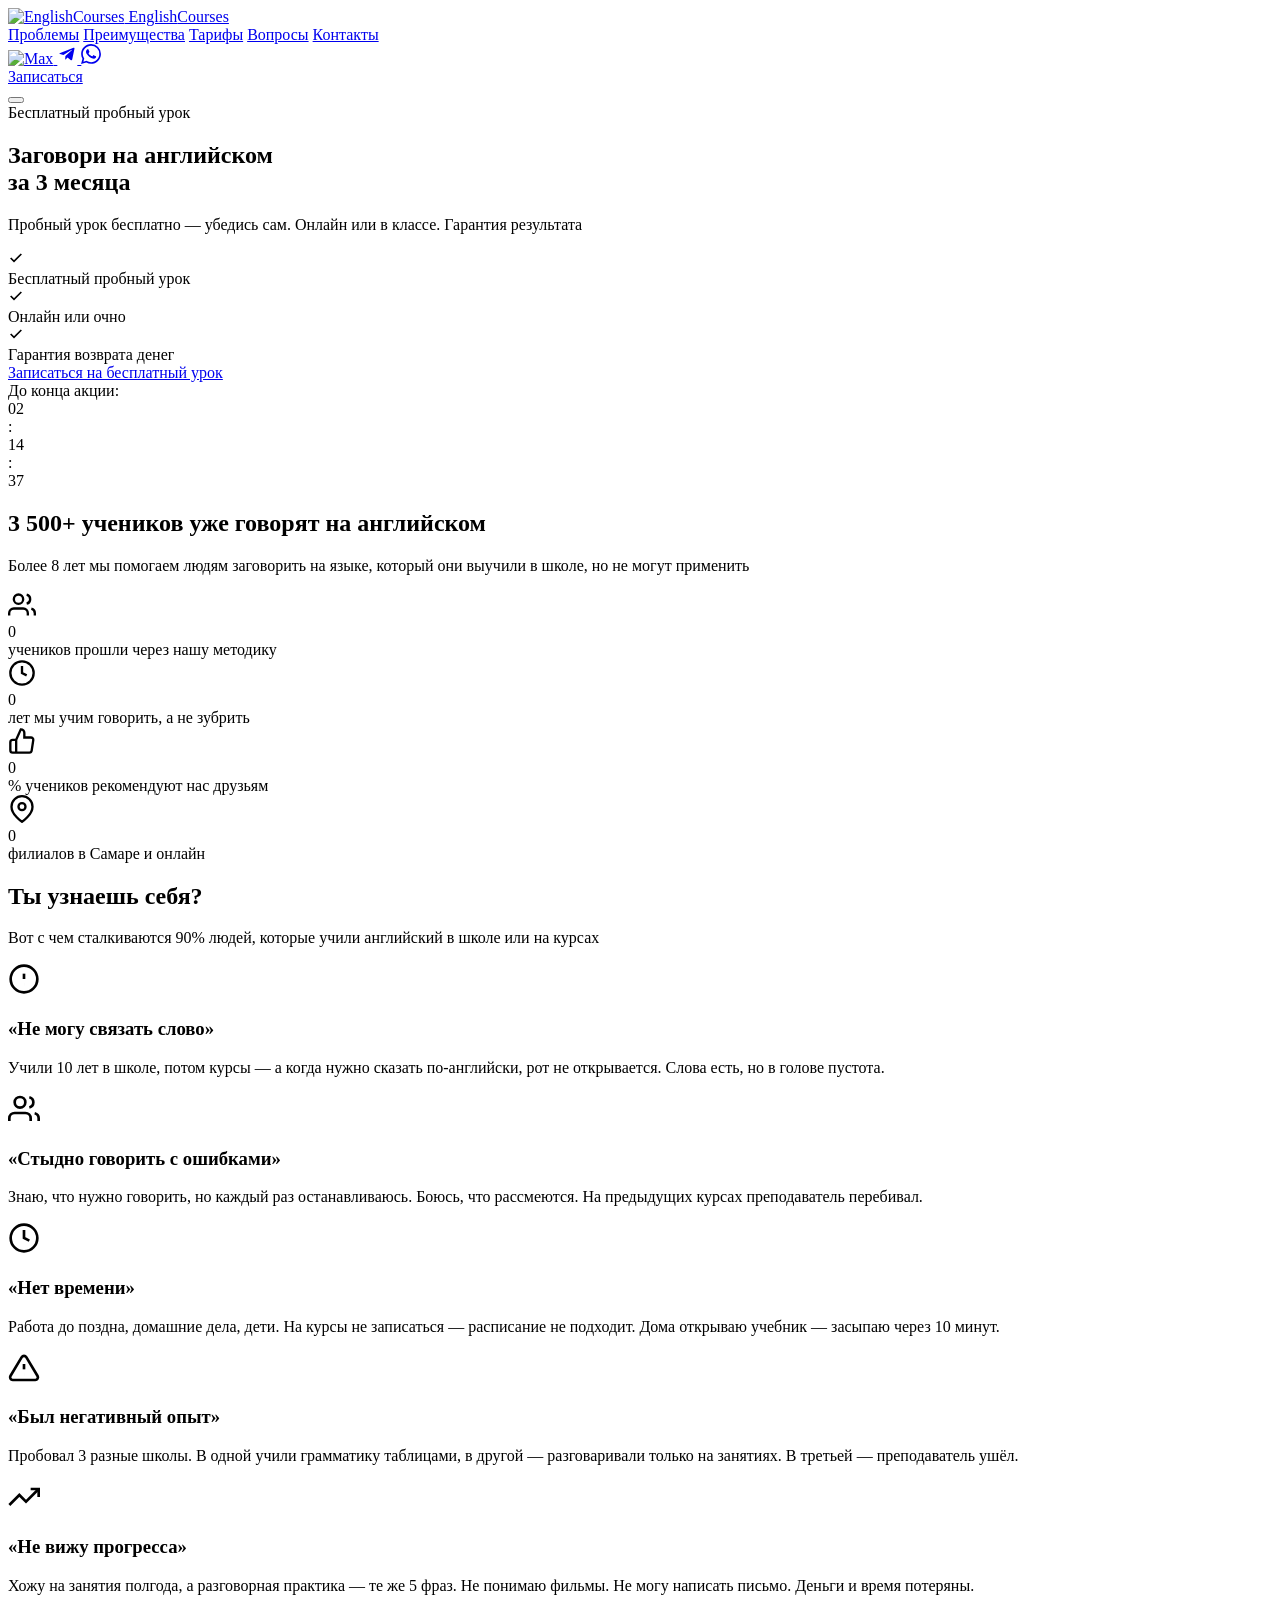
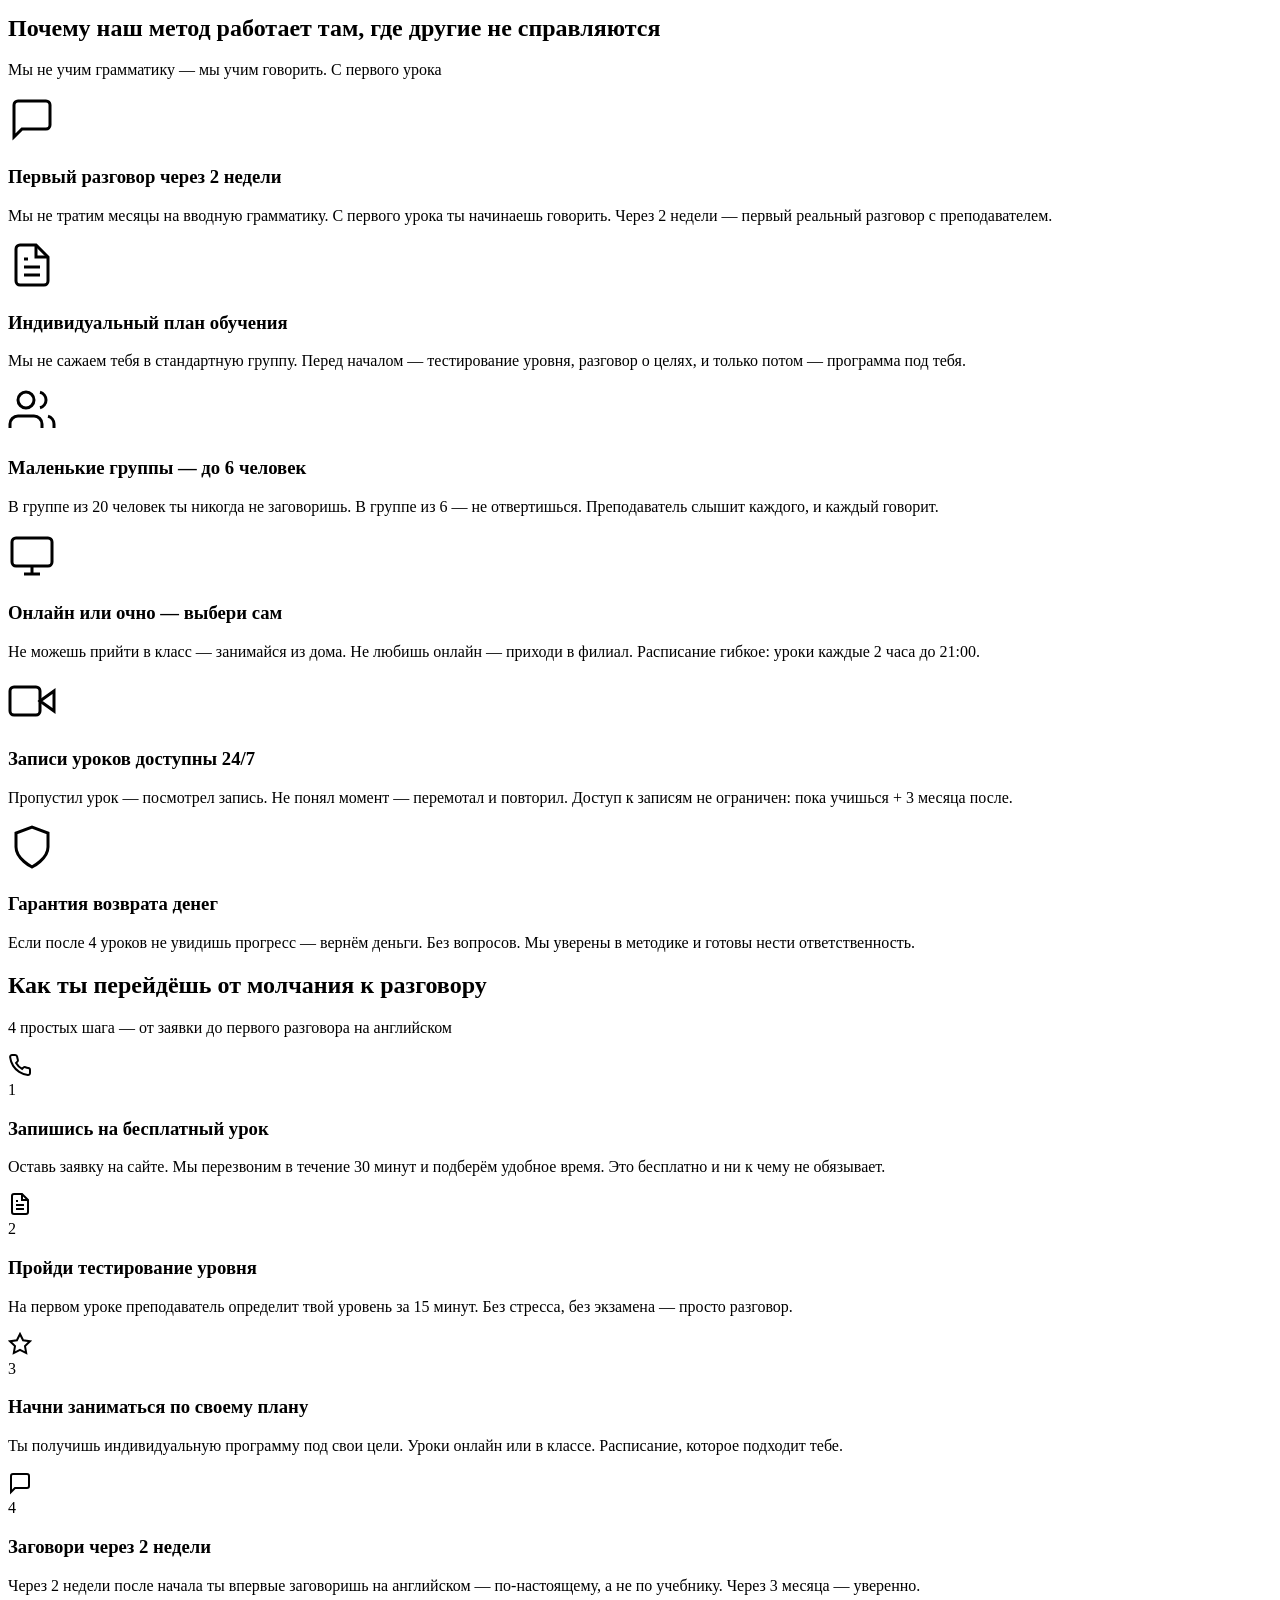
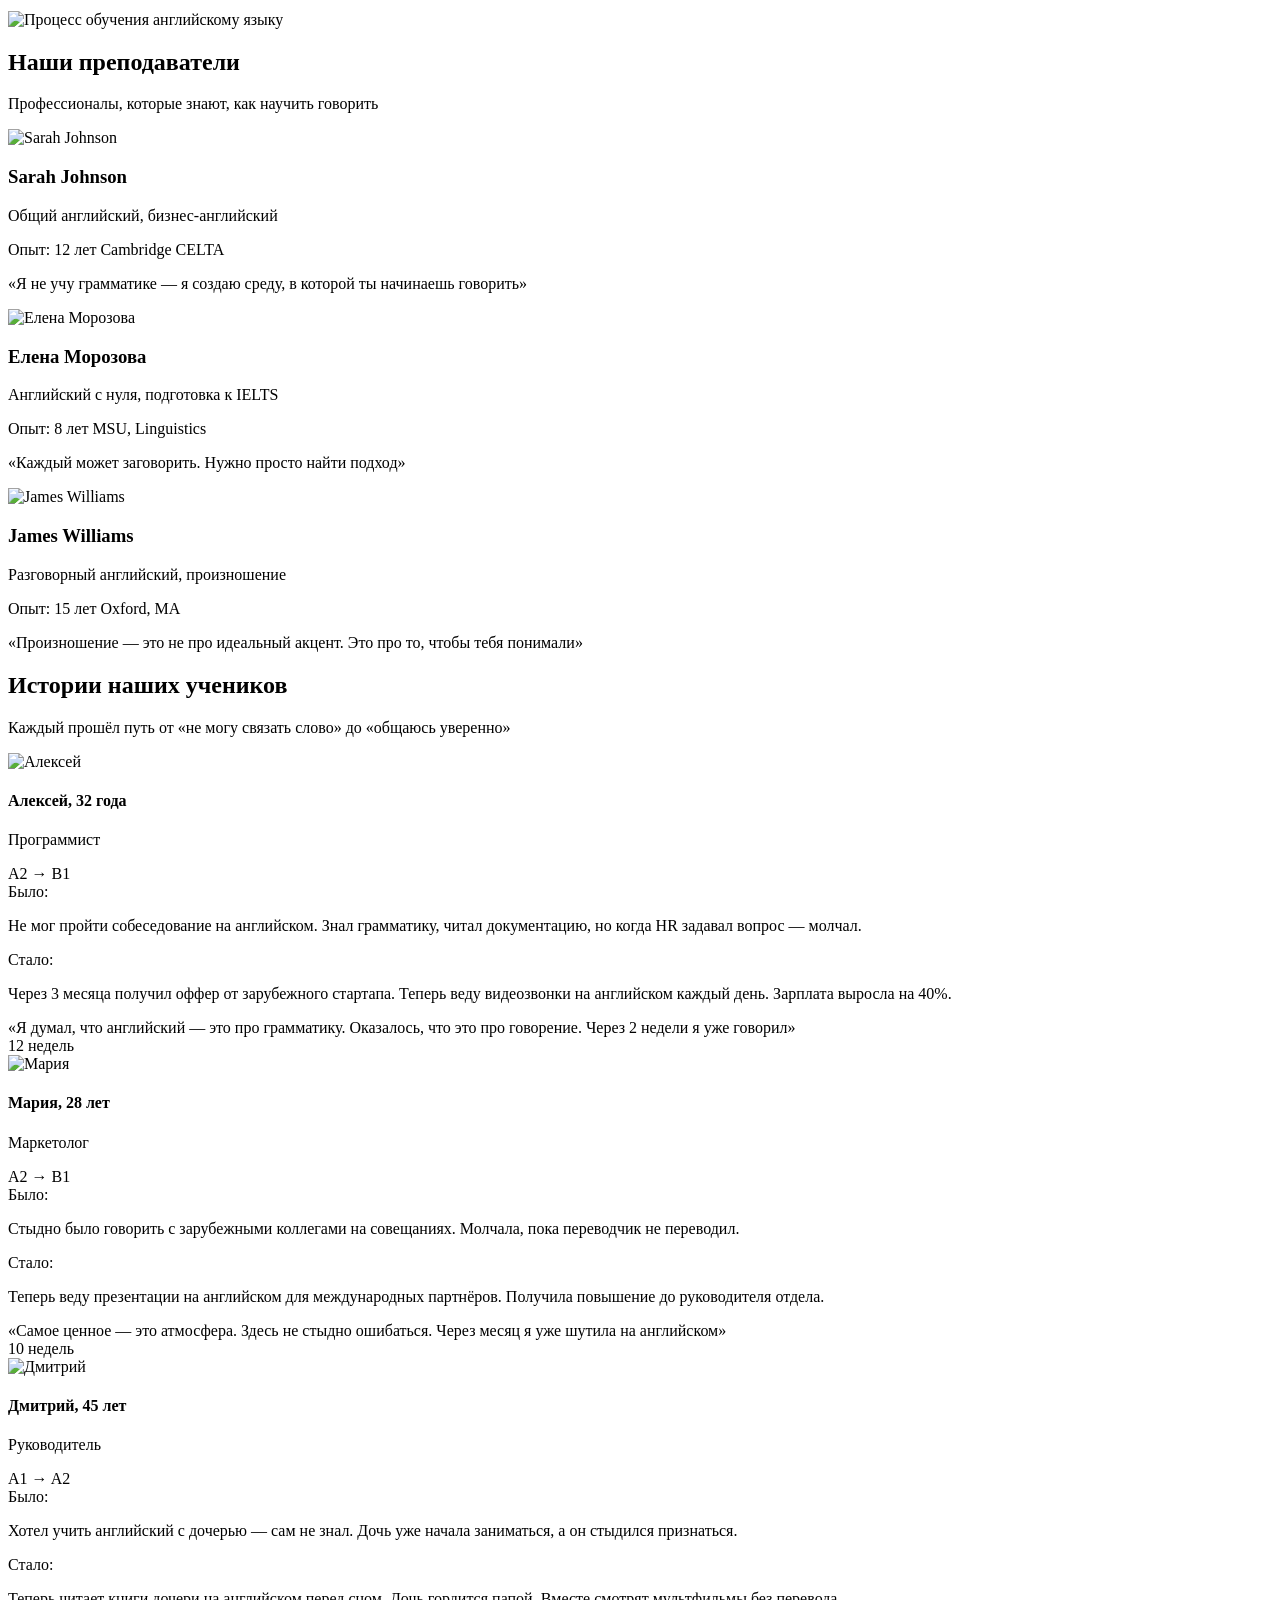
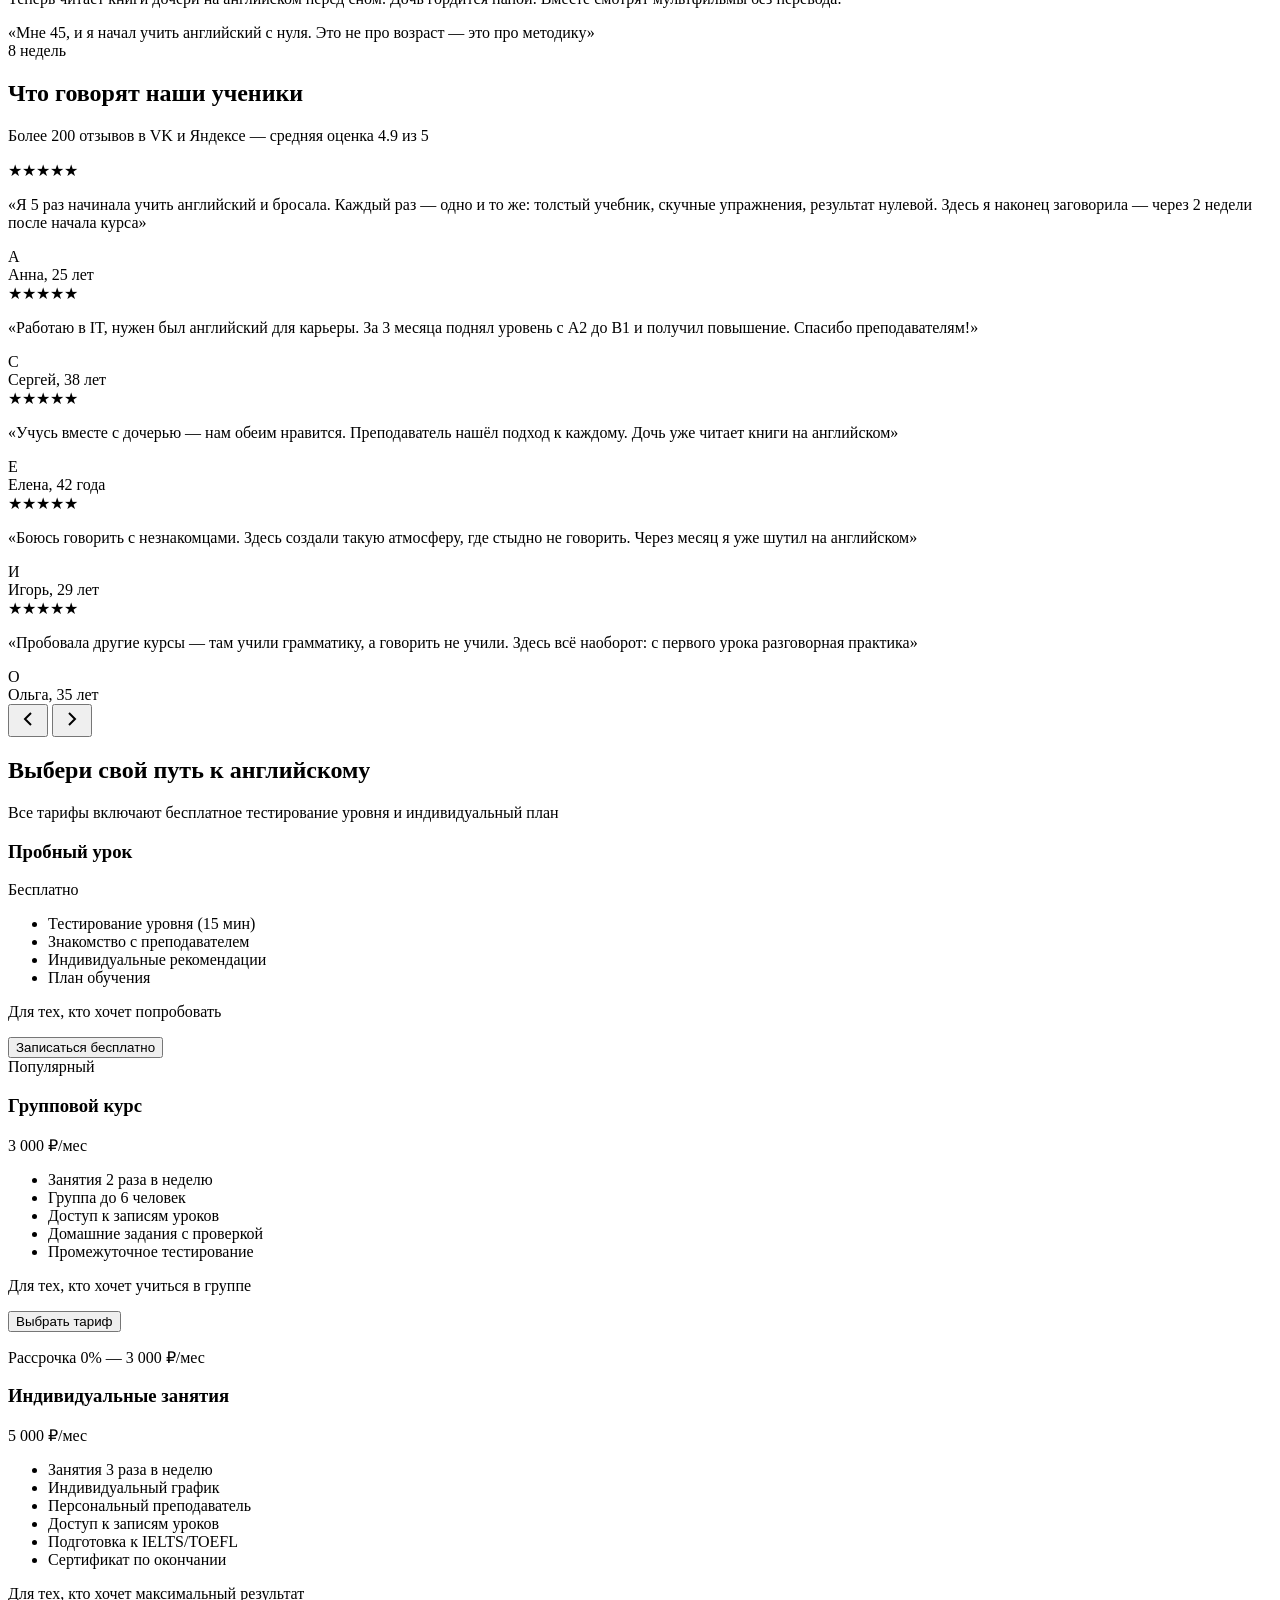
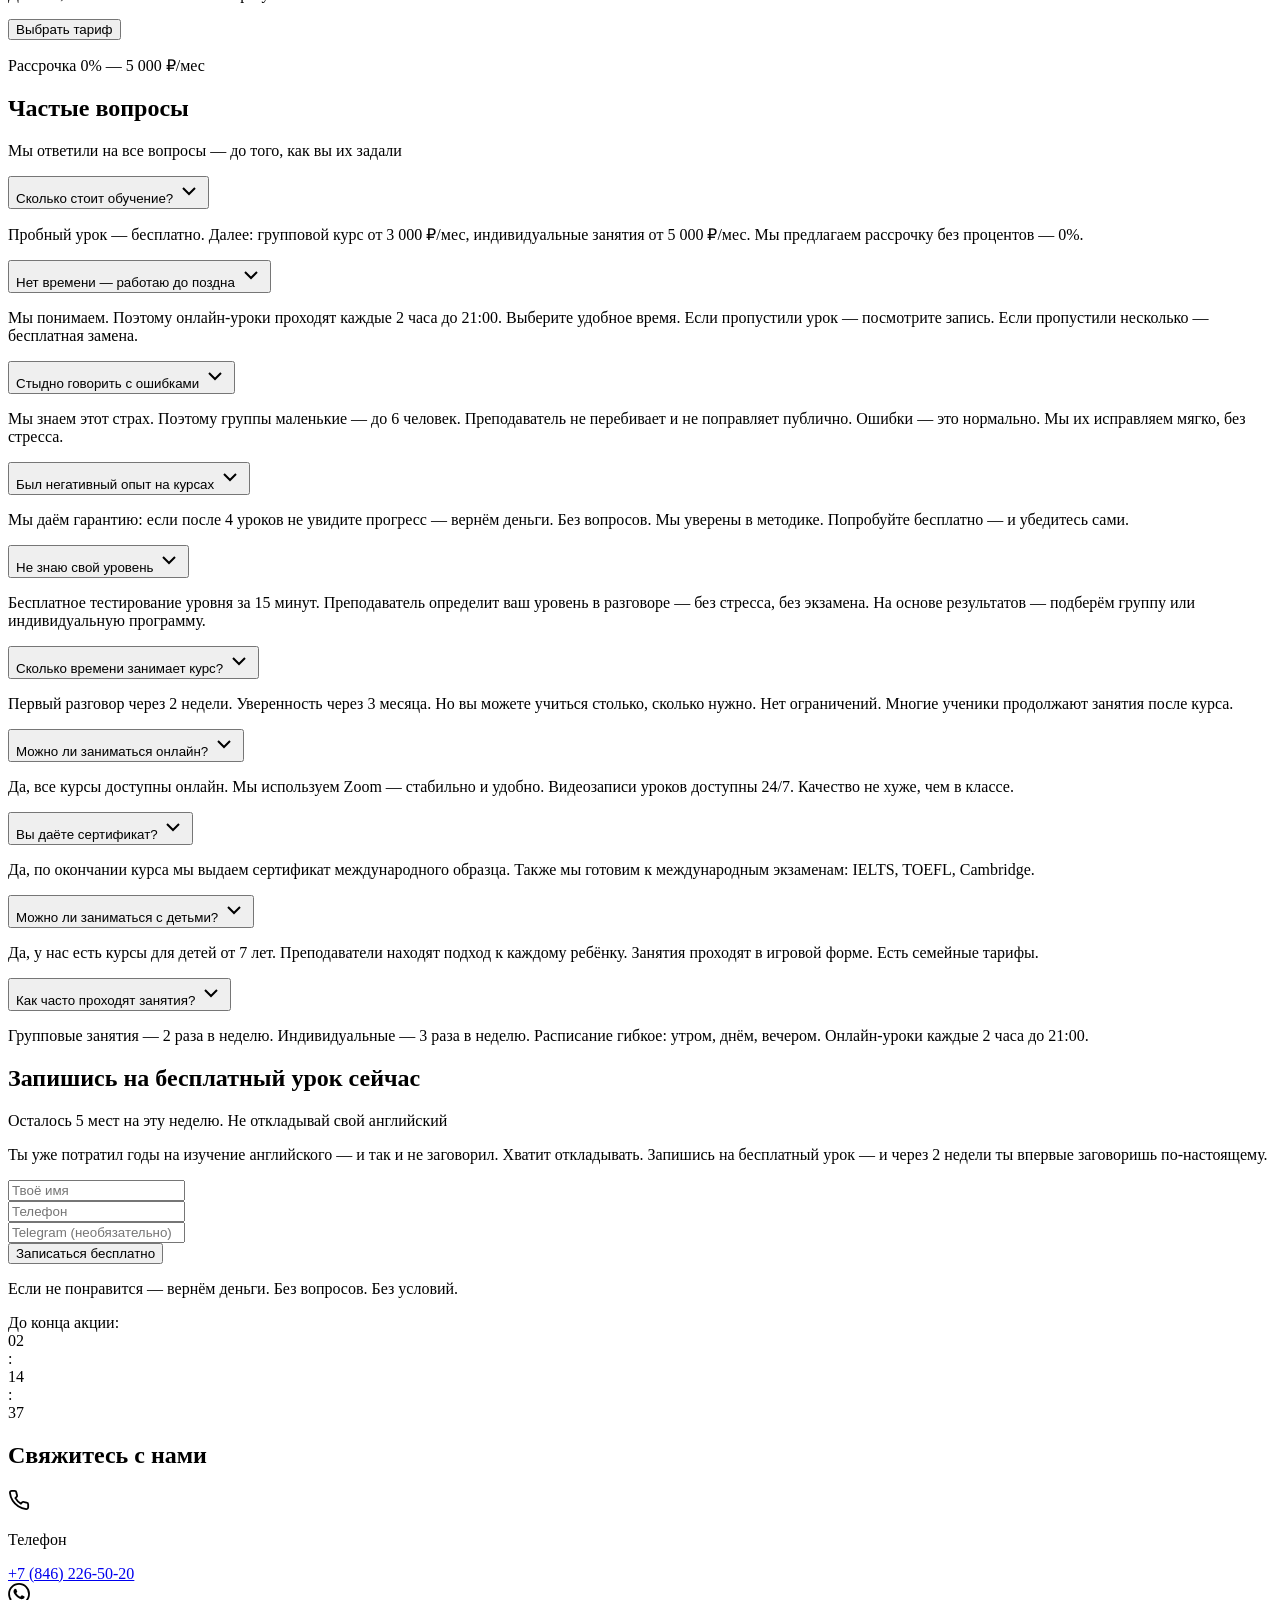
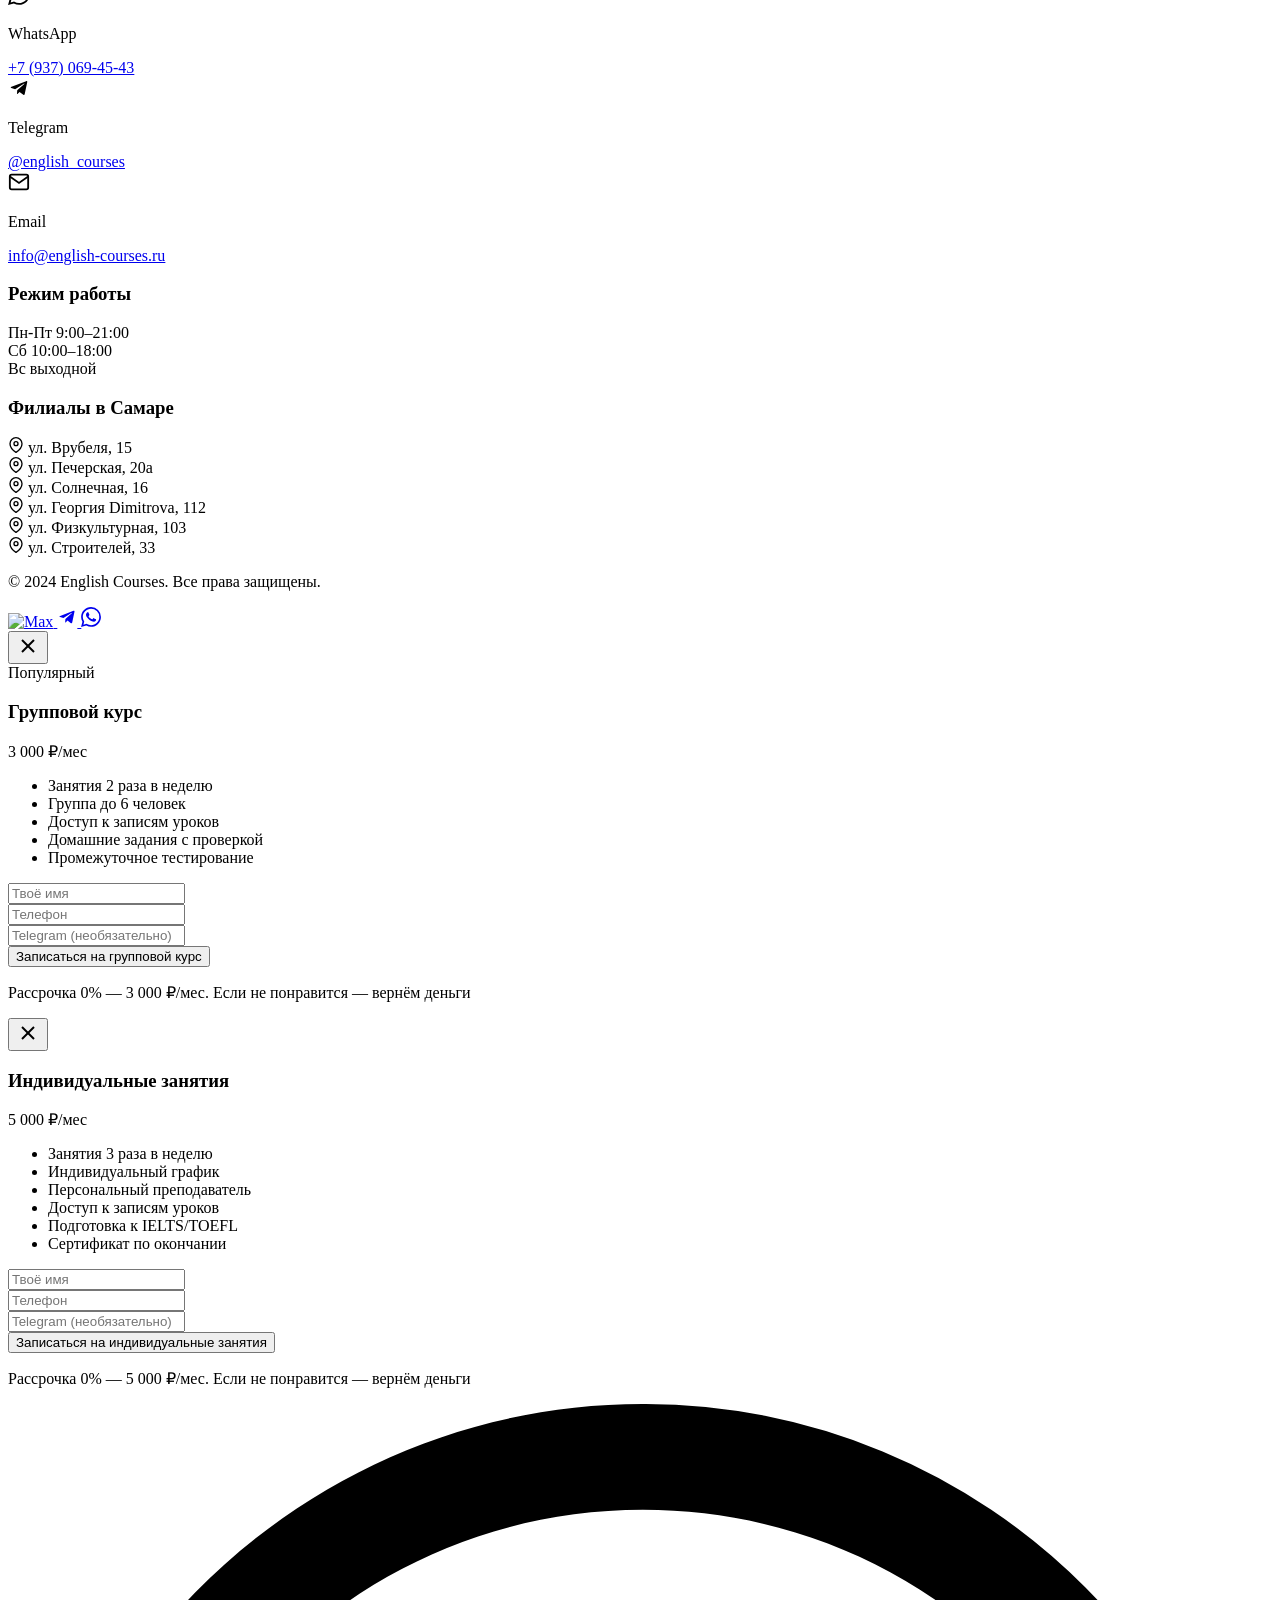
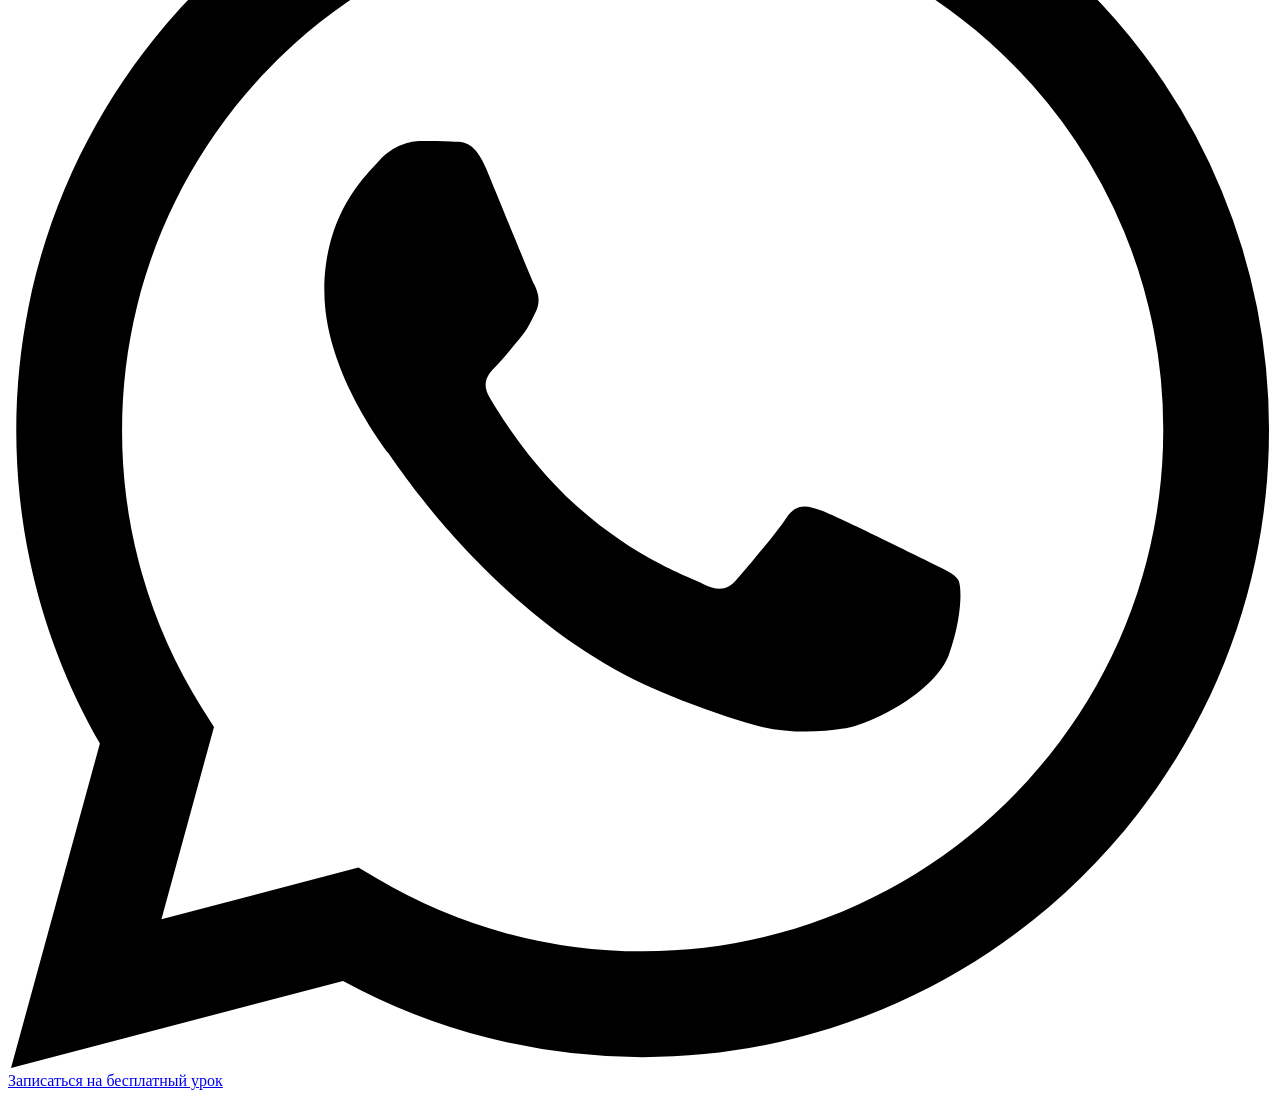
==== commit 6e8b23a0: "Add files via upload" ====
--- a/index.html
+++ b/index.html
@@ -1,3886 +1,858 @@
-﻿<!DOCTYPE html>
+<!DOCTYPE html>
 <html lang="ru">
 <head>
     <meta charset="UTF-8">
     <meta name="viewport" content="width=device-width, initial-scale=1.0">
-    <title>Р”РµС‚РµР№Р»РёРЅРі-СЃС‚СѓРґРёСЏ | РџРѕР»РёСЂРѕРІРєР°, РєРµСЂР°РјРёРєР°, С…РёРјС‡РёСЃС‚РєР° вЂ” РіР°СЂР°РЅС‚РёСЏ 2 РіРѕРґР°</title>
-    <meta name="description" content="РџСЂРѕС„РµСЃСЃРёРѕРЅР°Р»СЊРЅС‹Р№ РґРµС‚РµР№Р»РёРЅРі Р°РІС‚РѕРјРѕР±РёР»СЏ. РџРѕР»РёСЂРѕРІРєР° РѕС‚ 8 000 в‚Ѕ, РєРµСЂР°РјРёРєР° РѕС‚ 18 000 в‚Ѕ, С…РёРјС‡РёСЃС‚РєР° РѕС‚ 7 000 в‚Ѕ. Р“Р°СЂР°РЅС‚РёСЏ РґРѕ 2 Р»РµС‚. Р¤РѕС‚РѕРѕС‚С‡С‘С‚. Р’С‹РµР·Рґ Рє РєР»РёРµРЅС‚Сѓ.">
+    <title>Заговори на английском за 3 месяца | Курсы английского языка</title>
+    <meta name="description" content="Курсы английского языка в Самаре. Заговори за 3 месяца или вернём деньги. Пробный урок бесплатно.">
     <link rel="preconnect" href="https://fonts.googleapis.com">
     <link rel="preconnect" href="https://fonts.gstatic.com" crossorigin>
-    <link href="https://fonts.googleapis.com/css2?family=Inter:wght@400;500;600;700&family=Playfair+Display:wght@700&display=swap" rel="stylesheet">
-    <style>
-/* ========================================
-   CSS Variables
-   ======================================== */
-:root {
-    --bg-primary: #0D0D0D;
-    --bg-secondary: #141414;
-    --bg-card: #1A1A1A;
-    --accent: #C8A97E;
-    --accent-hover: #D4B896;
-    --accent-glow: rgba(200, 169, 126, 0.3);
-    --text-primary: #FFFFFF;
-    --text-secondary: #A0A0A0;
-    --text-muted: #666666;
-    --border: rgba(200, 169, 126, 0.15);
-    --shadow: 0 4px 24px rgba(0, 0, 0, 0.3);
-    --shadow-lg: 0 8px 40px rgba(0, 0, 0, 0.5);
-    --radius: 12px;
-    --radius-sm: 8px;
-    --transition: all 0.3s ease;
-    --font-main: 'Inter', sans-serif;
-    --font-heading: 'Playfair Display', serif;
-}
-
-/* ========================================
-   Reset & Base
-   ======================================== */
-*, *::before, *::after {
-    margin: 0;
-    padding: 0;
-    box-sizing: border-box;
-}
-
-html {
-    scroll-behavior: smooth;
-    font-size: 16px;
-}
-
-body {
-    font-family: var(--font-main);
-    background-color: var(--bg-primary);
-    color: var(--text-primary);
-    line-height: 1.6;
-    overflow-x: hidden;
-    -webkit-font-smoothing: antialiased;
-}
-
-a {
-    text-decoration: none;
-    color: inherit;
-    transition: var(--transition);
-}
-
-img {
-    max-width: 100%;
-    height: auto;
-    display: block;
-}
-
-ul, ol {
-    list-style: none;
-}
-
-button {
-    border: none;
-    background: none;
-    cursor: pointer;
-    font-family: inherit;
-    color: inherit;
-}
-
-input {
-    font-family: inherit;
-    border: none;
-    outline: none;
-}
-
-/* ========================================
-   Utilities
-   ======================================== */
-.container {
-    max-width: 1200px;
-    margin: 0 auto;
-    padding: 0 24px;
-}
-
-.text-accent {
-    color: var(--accent);
-}
-
-.section {
-    padding: 120px 0;
-}
-
-.section--dark {
-    background-color: var(--bg-primary);
-}
-
-.section--darker {
-    background-color: var(--bg-secondary);
-}
-
-.section--cta {
-    background: linear-gradient(135deg, var(--bg-primary) 0%, #1A1A1A 100%);
-}
-
-.section__header {
-    text-align: center;
-    margin-bottom: 64px;
-}
-
-.section__title {
-    font-family: var(--font-heading);
-    font-size: 40px;
-    font-weight: 700;
-    line-height: 1.2;
-    margin-bottom: 16px;
-}
-
-.section__subtitle {
-    font-size: 18px;
-    color: var(--text-secondary);
-    max-width: 600px;
-    margin: 0 auto;
-}
-
-.section__cta {
-    text-align: center;
-    margin-top: 48px;
-}
-
-/* ========================================
-   Buttons
-   ======================================== */
-.btn {
-    display: inline-block;
-    padding: 16px 40px;
-    background-color: var(--accent);
-    color: var(--bg-primary);
-    font-size: 16px;
-    font-weight: 600;
-    border-radius: var(--radius-sm);
-    transition: var(--transition);
-    text-align: center;
-    box-shadow: 0 4px 16px var(--accent-glow);
-}
-
-.btn:hover {
-    background-color: var(--accent-hover);
-    box-shadow: 0 6px 24px var(--accent-glow);
-    transform: translateY(-2px);
-}
-
-.btn--sm {
-    padding: 12px 24px;
-    font-size: 14px;
-}
-
-.btn--lg {
-    padding: 18px 48px;
-    font-size: 18px;
-}
-
-.btn--full {
-    width: 100%;
-}
-
-.btn--outline {
-    background: transparent;
-    border: 1px solid var(--accent);
-    color: var(--accent);
-    box-shadow: none;
-}
-
-.btn--outline:hover {
-    background-color: var(--accent);
-    color: var(--bg-primary);
-}
-
-/* ========================================
-   Header
-   ======================================== */
-.header {
-    position: fixed;
-    top: 0;
-    left: 0;
-    right: 0;
-    z-index: 1000;
-    padding: 16px 0;
-    transition: var(--transition);
-}
-
-.header.scrolled {
-    background-color: rgba(13, 13, 13, 0.95);
-    backdrop-filter: blur(20px);
-    padding: 12px 0;
-    box-shadow: 0 2px 20px rgba(0, 0, 0, 0.3);
-}
-
-.header__inner {
-    display: flex;
-    align-items: center;
-    justify-content: space-between;
-}
-
-.header__logo {
-    font-family: var(--font-main);
-    font-size: 20px;
-    font-weight: 700;
-    letter-spacing: 0.05em;
-}
-
-.header__logo-accent {
-    color: var(--accent);
-}
-
-.header__nav {
-    display: flex;
-    gap: 32px;
-}
-
-.header__nav-link {
-    font-size: 14px;
-    font-weight: 500;
-    color: var(--text-secondary);
-    transition: var(--transition);
-}
-
-.header__nav-link:hover {
-    color: var(--accent);
-}
-
-.header__right {
-    display: flex;
-    align-items: center;
-    gap: 24px;
-}
-
-.header__phone {
-    font-size: 14px;
-    font-weight: 600;
-    color: var(--accent);
-}
-
-.header__phone:hover {
-    color: var(--accent-hover);
-}
-
-.header__cta {
-    padding: 10px 24px;
-    font-size: 14px;
-}
-
-.header__burger {
-    display: none;
-    flex-direction: column;
-    gap: 5px;
-    padding: 8px;
-}
-
-.header__burger span {
-    display: block;
-    width: 24px;
-    height: 2px;
-    background-color: var(--text-primary);
-    transition: var(--transition);
-}
-
-/* ========================================
-   Mobile Menu
-   ======================================== */
-.mobile-menu {
-    position: fixed;
-    top: 0;
-    left: 0;
-    right: 0;
-    bottom: 0;
-    z-index: 999;
-    background-color: rgba(13, 13, 13, 0.98);
-    display: flex;
-    align-items: center;
-    justify-content: center;
-    opacity: 0;
-    visibility: hidden;
-    transition: var(--transition);
-}
-
-.mobile-menu.active {
-    opacity: 1;
-    visibility: visible;
-}
-
-.mobile-menu__nav {
-    display: flex;
-    flex-direction: column;
-    align-items: center;
-    gap: 32px;
-}
-
-.mobile-menu__link {
-    font-size: 24px;
-    font-weight: 600;
-    color: var(--text-primary);
-}
-
-.mobile-menu__link:hover {
-    color: var(--accent);
-}
-
-.mobile-menu__phone {
-    font-size: 18px;
-    color: var(--accent);
-    margin-top: 16px;
-}
-
-.mobile-menu__cta {
-    margin-top: 16px;
-}
-
-/* ========================================
-   Hero
-   ======================================== */
-.hero {
-    position: relative;
-    min-height: 100vh;
-    display: flex;
-    align-items: center;
-    justify-content: center;
-    overflow: hidden;
-}
-
-.hero__bg {
-    position: absolute;
-    inset: 0;
-    background: linear-gradient(135deg, #0a0a0f 0%, #1a1a2e 30%, #16213e 60%, #0f3460 100%);
-    overflow: hidden;
-}
-
-.hero__bg::before {
-    content: '';
-    position: absolute;
-    top: -50%;
-    left: -50%;
-    width: 200%;
-    height: 200%;
-    background: radial-gradient(ellipse at 30% 50%, rgba(200, 169, 126, 0.08) 0%, transparent 50%),
-                radial-gradient(ellipse at 70% 30%, rgba(200, 169, 126, 0.05) 0%, transparent 40%);
-    animation: heroGlow 10s ease-in-out infinite alternate;
-}
-
-@keyframes heroGlow {
-    0% { transform: translate(0, 0) scale(1); }
-    100% { transform: translate(5%, -3%) scale(1.1); }
-}
-
-.hero__particles {
-    position: absolute;
-    inset: 0;
-    overflow: hidden;
-}
-
-.hero__particle {
-    position: absolute;
-    width: 2px;
-    height: 2px;
-    background: rgba(200, 169, 126, 0.4);
-    border-radius: 50%;
-    animation: particleFloat linear infinite;
-}
-
-@keyframes particleFloat {
-    0% {
-        transform: translateY(100vh) scale(0);
-        opacity: 0;
-    }
-    10% {
-        opacity: 1;
-    }
-    90% {
-        opacity: 1;
-    }
-    100% {
-        transform: translateY(-10vh) scale(1);
-        opacity: 0;
-    }
-}
-
-.hero__overlay {
-    position: absolute;
-    inset: 0;
-    background: linear-gradient(to bottom, rgba(10, 10, 15, 0.65) 0%, rgba(10, 10, 15, 0.7) 50%, rgba(13, 13, 13, 1) 100%);
-}
-
-.hero__video {
-    position: absolute;
-    top: 50%;
-    left: 50%;
-    width: 177.78vh;
-    min-width: 100%;
-    min-height: 100%;
-    height: 56.25vw;
-    transform: translate(-50%, -50%);
-    pointer-events: none;
-}
-
-.hero__content {
-    position: relative;
-    z-index: 1;
-    text-align: center;
-    max-width: 800px;
-    padding: 120px 0 80px;
-}
-
-.hero__badge {
-    display: inline-block;
-    padding: 8px 20px;
-    background-color: rgba(200, 169, 126, 0.15);
-    border: 1px solid var(--border);
-    border-radius: 100px;
-    font-size: 14px;
-    font-weight: 500;
-    color: var(--accent);
-    margin-bottom: 24px;
-}
-
-.hero__title {
-    font-family: var(--font-heading);
-    font-size: 56px;
-    font-weight: 700;
-    line-height: 1.1;
-    margin-bottom: 24px;
-}
-
-.hero__subtitle {
-    font-size: 18px;
-    color: var(--text-secondary);
-    margin-bottom: 32px;
-    max-width: 600px;
-    margin-left: auto;
-    margin-right: auto;
-}
-
-.hero__features {
-    display: flex;
-    justify-content: center;
-    gap: 32px;
-    margin-bottom: 40px;
-    flex-wrap: wrap;
-}
-
-.hero__feature {
-    display: flex;
-    align-items: center;
-    gap: 8px;
-    font-size: 14px;
-    color: var(--text-secondary);
-}
-
-.hero__feature-icon {
-    display: flex;
-    align-items: center;
-    justify-content: center;
-}
-
-.hero__feature-icon svg {
-    width: 24px;
-    height: 24px;
-}
-
-.hero__cta {
-    display: flex;
-    flex-direction: column;
-    align-items: center;
-    gap: 16px;
-}
-
-.hero__cta-note {
-    font-size: 14px;
-    color: var(--text-muted);
-}
-
-.hero__scroll {
-    position: absolute;
-    bottom: 40px;
-    left: 50%;
-    transform: translateX(-50%);
-}
-
-.hero__scroll-line {
-    width: 1px;
-    height: 60px;
-    background: linear-gradient(to bottom, var(--accent), transparent);
-    animation: scrollPulse 2s ease-in-out infinite;
-}
-
-@keyframes scrollPulse {
-    0%, 100% { opacity: 0.3; }
-    50% { opacity: 1; }
-}
-
-/* ========================================
-   Problems
-   ======================================== */
-.problems__grid {
-    display: grid;
-    grid-template-columns: repeat(3, 1fr);
-    gap: 32px;
-}
-
-.problem-card {
-    background-color: var(--bg-card);
-    border: 1px solid var(--border);
-    border-radius: var(--radius);
-    padding: 32px;
-    text-align: center;
-    transition: var(--transition);
-}
-
-.problem-card:hover {
-    border-color: rgba(200, 169, 126, 0.4);
-    transform: translateY(-4px);
-    box-shadow: var(--shadow-lg);
-}
-
-.problem-card__icon {
-    margin-bottom: 20px;
-    display: flex;
-    justify-content: center;
-    align-items: center;
-    width: 72px;
-    height: 72px;
-    margin-left: auto;
-    margin-right: auto;
-    background: rgba(200, 169, 126, 0.08);
-    border-radius: 50%;
-    transition: var(--transition);
-}
-
-.problem-card:hover .problem-card__icon {
-    background: rgba(200, 169, 126, 0.15);
-    transform: scale(1.05);
-}
-
-.problem-card__icon svg {
-    width: 36px;
-    height: 36px;
-}
-
-.problem-card__title {
-    font-size: 18px;
-    font-weight: 600;
-    margin-bottom: 12px;
-}
-
-.problem-card__text {
-    font-size: 14px;
-    color: var(--text-secondary);
-    line-height: 1.6;
-}
-
-/* ========================================
-   Solution
-   ======================================== */
-.solution__content {
-    display: grid;
-    grid-template-columns: 1fr 1fr;
-    gap: 64px;
-    align-items: center;
-}
-
-.solution__paragraph {
-    font-size: 16px;
-    color: var(--text-secondary);
-    margin-bottom: 16px;
-    line-height: 1.7;
-}
-
-.solution__benefits {
-    margin-top: 32px;
-    display: flex;
-    flex-direction: column;
-    gap: 24px;
-}
-
-.benefit {
-    display: flex;
-    gap: 16px;
-}
-
-.benefit__icon {
-    flex-shrink: 0;
-    width: 32px;
-    height: 32px;
-    display: flex;
-    align-items: center;
-    justify-content: center;
-    background-color: rgba(200, 169, 126, 0.15);
-    border-radius: 50%;
-    color: var(--accent);
-    font-size: 14px;
-}
-
-.benefit__title {
-    font-size: 16px;
-    font-weight: 600;
-    margin-bottom: 4px;
-}
-
-.benefit__text {
-    font-size: 14px;
-    color: var(--text-secondary);
-}
-
-.solution__image-placeholder {
-    width: 100%;
-    aspect-ratio: 4/3;
-    background: linear-gradient(135deg, var(--bg-card) 0%, #252525 100%);
-    border-radius: var(--radius);
-    display: flex;
-    flex-direction: column;
-    align-items: center;
-    justify-content: center;
-    gap: 16px;
-    color: var(--text-muted);
-    border: 1px solid var(--border);
-}
-
-.solution__image-placeholder span {
-    font-size: 14px;
-    opacity: 0.7;
-}
-
-/* ========================================
-   Services
-   ======================================== */
-.services__tabs {
-    display: flex;
-    justify-content: center;
-    gap: 8px;
-    margin-bottom: 40px;
-    background-color: var(--bg-card);
-    padding: 8px;
-    border-radius: var(--radius-sm);
-    display: inline-flex;
-    margin-left: auto;
-    margin-right: auto;
-}
-
-.services__tabs {
-    display: flex;
-    justify-content: center;
-    width: 100%;
-}
-
-.services__tab {
-    padding: 12px 32px;
-    font-size: 14px;
-    font-weight: 600;
-    color: var(--text-secondary);
-    border-radius: var(--radius-sm);
-    transition: var(--transition);
-}
-
-.services__tab:hover {
-    color: var(--text-primary);
-}
-
-.services__tab.active {
-    background-color: var(--accent);
-    color: var(--bg-primary);
-}
-
-.services__panel {
-    display: none;
-}
-
-.services__panel.active {
-    display: block;
-}
-
-.services__grid {
-    display: grid;
-    grid-template-columns: repeat(3, 1fr);
-    gap: 24px;
-}
-
-.service-card {
-    background-color: var(--bg-card);
-    border: 1px solid var(--border);
-    border-radius: var(--radius);
-    padding: 32px;
-    display: flex;
-    flex-direction: column;
-    transition: var(--transition);
-    position: relative;
-}
-
-.service-card:hover {
-    border-color: rgba(200, 169, 126, 0.4);
-    transform: translateY(-4px);
-    box-shadow: var(--shadow-lg);
-}
-
-.service-card--featured {
-    border-color: var(--accent);
-    background: linear-gradient(135deg, var(--bg-card) 0%, rgba(200, 169, 126, 0.05) 100%);
-}
-
-.service-card__badge {
-    position: absolute;
-    top: -12px;
-    left: 50%;
-    transform: translateX(-50%);
-    padding: 4px 16px;
-    background-color: var(--accent);
-    color: var(--bg-primary);
-    font-size: 12px;
-    font-weight: 600;
-    border-radius: 100px;
-}
-
-.service-card__header {
-    margin-bottom: 12px;
-}
-
-.service-card__title {
-    font-size: 18px;
-    font-weight: 600;
-    margin-bottom: 8px;
-}
-
-.service-card__meta {
-    display: flex;
-    align-items: baseline;
-    gap: 12px;
-}
-
-.service-card__price {
-    font-size: 28px;
-    font-weight: 700;
-    color: var(--accent);
-}
-
-.service-card__time {
-    font-size: 14px;
-    color: var(--text-muted);
-}
-
-.service-card__desc {
-    font-size: 14px;
-    color: var(--text-secondary);
-    margin-bottom: 20px;
-    flex-grow: 1;
-}
-
-.services__note {
-    text-align: center;
-    font-size: 14px;
-    color: var(--text-muted);
-    margin-top: 32px;
-}
-
-/* ========================================
-   Portfolio
-   ======================================== */
-.portfolio__slider {
-    position: relative;
-    overflow: hidden;
-}
-
-.portfolio__track {
-    display: flex;
-    transition: transform 0.5s ease;
-}
-
-.portfolio__slide {
-    flex: 0 0 100%;
-    padding: 0 12px;
-}
-
-.portfolio__card {
-    background-color: var(--bg-card);
-    border: 1px solid var(--border);
-    border-radius: var(--radius);
-    overflow: hidden;
-}
-
-.portfolio__image-placeholder {
-    width: 100%;
-    aspect-ratio: 16/9;
-    background: linear-gradient(135deg, #1a1a2e 0%, #16213e 100%);
-    display: flex;
-    flex-direction: column;
-    align-items: center;
-    justify-content: center;
-    gap: 12px;
-    color: var(--text-muted);
-    font-size: 14px;
-}
-
-.portfolio__image-placeholder span {
-    opacity: 0.7;
-}
-
-.portfolio__info {
-    padding: 32px;
-}
-
-.portfolio__car {
-    font-size: 22px;
-    font-weight: 600;
-    margin-bottom: 12px;
-}
-
-.portfolio__services {
-    font-size: 14px;
-    color: var(--accent);
-    margin-bottom: 8px;
-}
-
-.portfolio__result {
-    font-size: 14px;
-    color: var(--text-secondary);
-    margin-bottom: 12px;
-}
-
-.portfolio__time {
-    font-size: 12px;
-    color: var(--text-muted);
-}
-
-.portfolio__controls {
-    display: flex;
-    align-items: center;
-    justify-content: center;
-    gap: 16px;
-    margin-top: 32px;
-}
-
-.portfolio__btn {
-    width: 48px;
-    height: 48px;
-    display: flex;
-    align-items: center;
-    justify-content: center;
-    background-color: var(--bg-card);
-    border: 1px solid var(--border);
-    border-radius: 50%;
-    font-size: 18px;
-    color: var(--text-primary);
-    transition: var(--transition);
-}
-
-.portfolio__btn:hover {
-    background-color: var(--accent);
-    color: var(--bg-primary);
-    border-color: var(--accent);
-}
-
-.portfolio__dots {
-    display: flex;
-    gap: 8px;
-}
-
-.portfolio__dot {
-    width: 8px;
-    height: 8px;
-    border-radius: 50%;
-    background-color: var(--text-muted);
-    transition: var(--transition);
-    cursor: pointer;
-}
-
-.portfolio__dot.active {
-    background-color: var(--accent);
-    width: 24px;
-    border-radius: 4px;
-}
-
-.portfolio__cta-text {
-    font-size: 18px;
-    color: var(--text-secondary);
-    margin-bottom: 16px;
-}
-
-/* ========================================
-   Gallery
-   ======================================== */
-.gallery__grid {
-    display: grid;
-    grid-template-columns: repeat(3, 1fr);
-    gap: 16px;
-}
-
-.gallery__item {
-    position: relative;
-    overflow: hidden;
-    border-radius: var(--radius);
-    cursor: pointer;
-    transition: var(--transition);
-}
-
-.gallery__item:hover {
-    transform: translateY(-4px);
-}
-
-.gallery__item:hover .gallery__placeholder {
-    border-color: var(--accent);
-}
-
-.gallery__placeholder {
-    width: 100%;
-    aspect-ratio: 1/1;
-    background: linear-gradient(135deg, #1a1a2e 0%, #16213e 100%);
-    display: flex;
-    flex-direction: column;
-    align-items: center;
-    justify-content: center;
-    gap: 12px;
-    color: var(--text-muted);
-    font-size: 13px;
-    border: 1px solid var(--border);
-    border-radius: var(--radius);
-    transition: var(--transition);
-}
-
-.gallery__placeholder span {
-    opacity: 0.7;
-    text-align: center;
-    padding: 0 8px;
-}
-
-/* ========================================
-   Process
-   ======================================== */
-.process__grid {
-    display: grid;
-    grid-template-columns: repeat(4, 1fr);
-    gap: 24px;
-    position: relative;
-}
-
-.process__grid::before {
-    content: '';
-    position: absolute;
-    top: 80px;
-    left: 10%;
-    right: 10%;
-    height: 1px;
-    background: linear-gradient(to right, transparent, var(--border), transparent);
-}
-
-.process__step {
-    text-align: center;
-    position: relative;
-}
-
-.process__number {
-    font-family: var(--font-heading);
-    font-size: 48px;
-    font-weight: 700;
-    color: rgba(200, 169, 126, 0.15);
-    margin-bottom: 16px;
-}
-
-.process__icon {
-    font-size: 40px;
-    margin-bottom: 16px;
-}
-
-.process__title {
-    font-size: 18px;
-    font-weight: 600;
-    margin-bottom: 12px;
-}
-
-.process__text {
-    font-size: 14px;
-    color: var(--text-secondary);
-    line-height: 1.6;
-}
-
-/* ========================================
-   About
-   ======================================== */
-.about__content {
-    display: grid;
-    grid-template-columns: 1fr 1.2fr;
-    gap: 64px;
-    align-items: center;
-}
-
-.about__image-placeholder {
-    width: 100%;
-    aspect-ratio: 3/4;
-    background: linear-gradient(135deg, var(--bg-card) 0%, #252525 100%);
-    border-radius: var(--radius);
-    display: flex;
-    flex-direction: column;
-    align-items: center;
-    justify-content: center;
-    gap: 16px;
-    color: var(--text-muted);
-    border: 1px solid var(--border);
-}
-
-.about__image-placeholder span {
-    font-size: 14px;
-    opacity: 0.7;
-}
-
-.about__master {
-    margin-bottom: 32px;
-}
-
-.about__name {
-    font-family: var(--font-heading);
-    font-size: 28px;
-    font-weight: 700;
-    margin-bottom: 8px;
-}
-
-.about__experience {
-    font-size: 16px;
-    color: var(--accent);
-    margin-bottom: 4px;
-}
-
-.about__cert {
-    font-size: 14px;
-    color: var(--text-secondary);
-}
-
-.about__benefits {
-    display: flex;
-    flex-direction: column;
-    gap: 24px;
-    margin-bottom: 32px;
-}
-
-.about__benefit {
-    display: flex;
-    gap: 16px;
-}
-
-.about__benefit-icon {
-    display: flex;
-    align-items: center;
-    justify-content: center;
-    flex-shrink: 0;
-    width: 48px;
-    height: 48px;
-    background-color: rgba(200, 169, 126, 0.15);
-    border-radius: 12px;
-}
-
-.about__benefit-icon svg {
-    width: 24px;
-    height: 24px;
-}
-
-.about__benefit h4 {
-    font-size: 16px;
-    font-weight: 600;
-    margin-bottom: 4px;
-}
-
-.about__benefit p {
-    font-size: 14px;
-    color: var(--text-secondary);
-}
-
-.about__personal {
-    font-size: 16px;
-    color: var(--text-secondary);
-    font-style: italic;
-    padding: 20px;
-    background-color: var(--bg-card);
-    border-left: 3px solid var(--accent);
-    border-radius: 0 var(--radius-sm) var(--radius-sm) 0;
-}
-
-/* ========================================
-   Reviews
-   ======================================== */
-.reviews__slider {
-    position: relative;
-    overflow: hidden;
-}
-
-.reviews__track {
-    display: flex;
-    transition: transform 0.5s ease;
-}
-
-.reviews__slide {
-    flex: 0 0 100%;
-    padding: 0 12px;
-}
-
-.review-card {
-    background-color: var(--bg-card);
-    border: 1px solid var(--border);
-    border-radius: var(--radius);
-    padding: 32px;
-    position: relative;
-}
-
-.review-card__quote {
-    font-family: var(--font-heading);
-    font-size: 64px;
-    color: rgba(200, 169, 126, 0.2);
-    line-height: 1;
-    margin-bottom: -20px;
-}
-
-.review-card__text {
-    font-size: 16px;
-    color: var(--text-secondary);
-    line-height: 1.7;
-    margin-bottom: 24px;
-    font-style: italic;
-}
-
-.review-card__author {
-    display: flex;
-    align-items: center;
-    gap: 12px;
-    margin-bottom: 16px;
-}
-
-.review-card__avatar {
-    width: 48px;
-    height: 48px;
-    border-radius: 50%;
-    background-color: var(--accent);
-    color: var(--bg-primary);
-    display: flex;
-    align-items: center;
-    justify-content: center;
-    font-weight: 600;
-    font-size: 14px;
-}
-
-.review-card__name {
-    font-weight: 600;
-    font-size: 16px;
-    display: block;
-}
-
-.review-card__car {
-    font-size: 14px;
-    color: var(--text-muted);
-}
-
-.review-card__link {
-    font-size: 14px;
-    color: var(--accent);
-}
-
-.review-card__link:hover {
-    color: var(--accent-hover);
-}
-
-.reviews__controls {
-    display: flex;
-    align-items: center;
-    justify-content: center;
-    gap: 16px;
-    margin-top: 32px;
-}
-
-.reviews__btn {
-    width: 48px;
-    height: 48px;
-    display: flex;
-    align-items: center;
-    justify-content: center;
-    background-color: var(--bg-card);
-    border: 1px solid var(--border);
-    border-radius: 50%;
-    font-size: 18px;
-    color: var(--text-primary);
-    transition: var(--transition);
-}
-
-.reviews__btn:hover {
-    background-color: var(--accent);
-    color: var(--bg-primary);
-    border-color: var(--accent);
-}
-
-.reviews__dots {
-    display: flex;
-    gap: 8px;
-}
-
-.reviews__dot {
-    width: 8px;
-    height: 8px;
-    border-radius: 50%;
-    background-color: var(--text-muted);
-    transition: var(--transition);
-    cursor: pointer;
-}
-
-.reviews__dot.active {
-    background-color: var(--accent);
-    width: 24px;
-    border-radius: 4px;
-}
-
-/* ========================================
-   FAQ
-   ======================================== */
-.faq__list {
-    max-width: 800px;
-    margin: 0 auto;
-}
-
-.faq__item {
-    border-bottom: 1px solid var(--border);
-}
-
-.faq__question {
-    width: 100%;
-    display: flex;
-    align-items: center;
-    justify-content: space-between;
-    padding: 24px 0;
-    font-size: 16px;
-    font-weight: 600;
-    text-align: left;
-    color: var(--text-primary);
-    transition: var(--transition);
-}
-
-.faq__question:hover {
-    color: var(--accent);
-}
-
-.faq__icon {
-    font-size: 24px;
-    color: var(--accent);
-    transition: transform 0.3s ease;
-    flex-shrink: 0;
-    margin-left: 16px;
-}
-
-.faq__item.active .faq__icon {
-    transform: rotate(45deg);
-}
-
-.faq__answer {
-    max-height: 0;
-    overflow: hidden;
-    transition: max-height 0.3s ease, padding 0.3s ease;
-}
-
-.faq__item.active .faq__answer {
-    max-height: 300px;
-    padding-bottom: 24px;
-}
-
-.faq__answer p {
-    font-size: 14px;
-    color: var(--text-secondary);
-    line-height: 1.7;
-}
-
-/* ========================================
-   CTA
-   ======================================== */
-.cta__grid {
-    display: grid;
-    grid-template-columns: 1fr 1fr;
-    gap: 48px;
-    align-items: center;
-}
-
-.cta__image {
-    width: 100%;
-}
-
-.cta__image-placeholder {
-    width: 100%;
-    aspect-ratio: 4/3;
-    background: linear-gradient(135deg, var(--bg-card) 0%, #252525 100%);
-    border-radius: var(--radius);
-    display: flex;
-    flex-direction: column;
-    align-items: center;
-    justify-content: center;
-    gap: 16px;
-    color: var(--text-muted);
-    border: 1px solid var(--border);
-}
-
-.cta__image-placeholder span {
-    font-size: 14px;
-    opacity: 0.7;
-}
-
-.cta__content {
-    text-align: left;
-}
-
-.cta__title {
-    font-family: var(--font-heading);
-    font-size: 36px;
-    font-weight: 700;
-    margin-bottom: 16px;
-}
-
-.cta__subtitle {
-    font-size: 16px;
-    color: var(--text-secondary);
-    margin-bottom: 24px;
-}
-
-.cta__form {
-    display: flex;
-    flex-direction: column;
-    gap: 12px;
-    margin-bottom: 20px;
-}
-
-.cta__input {
-    width: 100%;
-    padding: 14px 18px;
-    background-color: var(--bg-card);
-    border: 1px solid var(--border);
-    border-radius: var(--radius-sm);
-    font-size: 15px;
-    color: var(--text-primary);
-    transition: var(--transition);
-}
-
-.cta__input::placeholder {
-    color: var(--text-muted);
-}
-
-.cta__input:focus {
-    border-color: var(--accent);
-    box-shadow: 0 0 0 3px rgba(200, 169, 126, 0.1);
-}
-
-.cta__note {
-    font-size: 13px;
-    color: var(--text-muted);
-    margin-bottom: 20px;
-}
-
-.cta__contacts {
-    display: flex;
-    gap: 20px;
-}
-
-.cta__contact {
-    font-size: 14px;
-    color: var(--accent);
-}
-
-.cta__contact:hover {
-    color: var(--accent-hover);
-}
-
-/* ========================================
-   Footer
-   ======================================== */
-.footer {
-    background-color: #0A0A0A;
-    padding: 48px 0 24px;
-}
-
-.footer__top {
-    display: grid;
-    grid-template-columns: 1fr 1fr 1fr;
-    gap: 32px;
-    padding-bottom: 32px;
-    border-bottom: 1px solid var(--border);
-}
-
-.footer__logo {
-    font-size: 18px;
-    font-weight: 700;
-}
-
-.footer__tagline {
-    font-size: 14px;
-    color: var(--text-muted);
-    margin-top: 8px;
-}
-
-.footer__phone {
-    font-size: 16px;
-    font-weight: 600;
-    color: var(--accent);
-    display: block;
-    margin-bottom: 12px;
-}
-
-.footer__link {
-    font-size: 14px;
-    color: var(--text-secondary);
-    display: block;
-    margin-bottom: 8px;
-}
-
-.footer__link:hover {
-    color: var(--accent);
-}
-
-.footer__address {
-    font-size: 14px;
-    color: var(--text-secondary);
-}
-
-.footer__bottom {
-    display: flex;
-    justify-content: space-between;
-    align-items: center;
-    padding-top: 24px;
-    font-size: 12px;
-    color: var(--text-muted);
-}
-
-.footer__links {
-    display: flex;
-    gap: 24px;
-}
-
-.footer__links a:hover {
-    color: var(--accent);
-}
-
-/* ========================================
-   Mobile CTA
-   ======================================== */
-.mobile-cta {
-    display: none;
-    position: fixed;
-    bottom: 0;
-    left: 0;
-    right: 0;
-    z-index: 998;
-    padding: 16px;
-    background-color: var(--accent);
-    color: var(--bg-primary);
-    text-align: center;
-    font-weight: 600;
-    font-size: 16px;
-}
-
-/* ========================================
-   Animations
-   ======================================== */
-[data-animate] {
-    opacity: 0;
-    transform: translateY(30px);
-    transition: opacity 0.8s ease, transform 0.8s ease;
-}
-
-[data-animate="fade-right"] {
-    transform: translateX(-30px);
-}
-
-[data-animate="fade-left"] {
-    transform: translateX(30px);
-}
-
-[data-animate="fade-down"] {
-    transform: translateY(-30px);
-}
-
-[data-animate].animated {
-    opacity: 1;
-    transform: translate(0, 0);
-}
-
-/* ========================================
-   Responsive: Tablet
-   ======================================== */
-@media (max-width: 1024px) {
-    .section {
-        padding: 80px 0;
-    }
-
-    .section__title {
-        font-size: 32px;
-    }
-
-    .hero__title {
-        font-size: 44px;
-    }
-
-    .header__nav {
-        display: none;
-    }
-
-    .header__burger {
-        display: flex;
-    }
-
-    .header__cta {
-        display: none;
-    }
-
-    .problems__grid {
-        grid-template-columns: repeat(2, 1fr);
-    }
-
-    .services__grid {
-        grid-template-columns: repeat(2, 1fr);
-    }
-
-    .process__grid {
-        grid-template-columns: repeat(2, 1fr);
-        gap: 40px;
-    }
-
-    .process__grid::before {
-        display: none;
-    }
-
-    .footer__top {
-        grid-template-columns: 1fr;
-        text-align: center;
-    }
-
-    .footer__bottom {
-        flex-direction: column;
-        gap: 16px;
-        text-align: center;
-    }
-}
-
-/* ========================================
-   Widget
-   ======================================== */
-.widget {
-    position: fixed;
-    bottom: 100px;
-    right: 24px;
-    z-index: 900;
-}
-
-.widget__btn {
-    width: 56px;
-    height: 56px;
-    border-radius: 50%;
-    background: var(--accent);
-    color: var(--bg-primary);
-    border: none;
-    cursor: pointer;
-    display: flex;
-    align-items: center;
-    justify-content: center;
-    box-shadow: 0 4px 20px rgba(200, 169, 126, 0.4);
-    transition: var(--transition);
-}
-
-.widget__btn:hover {
-    transform: scale(1.1);
-    box-shadow: 0 6px 28px rgba(200, 169, 126, 0.5);
-}
-
-.widget__btn--active {
-    background: var(--text-primary);
-    color: var(--bg-primary);
-}
-
-.widget__menu {
-    position: absolute;
-    bottom: 68px;
-    right: 0;
-    width: 280px;
-    background: var(--bg-secondary);
-    border: 1px solid var(--border);
-    border-radius: var(--radius);
-    padding: 8px;
-    opacity: 0;
-    visibility: hidden;
-    transform: translateY(10px);
-    transition: var(--transition);
-    box-shadow: 0 8px 32px rgba(0, 0, 0, 0.4);
-}
-
-.widget__menu--active {
-    opacity: 1;
-    visibility: visible;
-    transform: translateY(0);
-}
-
-.widget__option {
-    width: 100%;
-    display: flex;
-    align-items: center;
-    gap: 12px;
-    padding: 12px 16px;
-    background: transparent;
-    border: none;
-    border-radius: var(--radius-sm);
-    color: var(--text-primary);
-    font-size: 14px;
-    cursor: pointer;
-    transition: var(--transition);
-    text-align: left;
-}
-
-.widget__option:hover {
-    background: rgba(200, 169, 126, 0.1);
-}
-
-/* ========================================
-   Modal
-   ======================================== */
-.modal {
-    position: fixed;
-    inset: 0;
-    z-index: 1000;
-    display: flex;
-    align-items: center;
-    justify-content: center;
-    padding: 20px;
-    opacity: 0;
-    visibility: hidden;
-    transition: var(--transition);
-}
-
-.modal--active {
-    opacity: 1;
-    visibility: visible;
-}
-
-.modal__overlay {
-    position: absolute;
-    inset: 0;
-    background: rgba(0, 0, 0, 0.8);
-}
-
-.modal__content {
-    position: relative;
-    background: var(--bg-secondary);
-    border: 1px solid var(--border);
-    border-radius: var(--radius);
-    padding: 32px;
-    max-width: 480px;
-    width: 100%;
-    max-height: 85vh;
-    overflow-y: auto;
-    transform: translateY(20px);
-    transition: var(--transition);
-}
-
-.modal--active .modal__content {
-    transform: translateY(0);
-}
-
-.modal__close {
-    position: absolute;
-    top: 16px;
-    right: 16px;
-    width: 32px;
-    height: 32px;
-    border-radius: 50%;
-    background: var(--bg-card);
-    border: 1px solid var(--border);
-    color: var(--text-primary);
-    font-size: 20px;
-    cursor: pointer;
-    display: flex;
-    align-items: center;
-    justify-content: center;
-    transition: var(--transition);
-}
-
-.modal__close:hover {
-    background: var(--accent);
-    color: var(--bg-primary);
-    border-color: var(--accent);
-}
-
-/* ========================================
-   Quiz
-   ======================================== */
-.quiz__step {
-    display: none;
-}
-
-.quiz__step--active {
-    display: block;
-}
-
-.quiz__progress {
-    height: 4px;
-    background: var(--bg-card);
-    border-radius: 2px;
-    margin-bottom: 24px;
-    overflow: hidden;
-}
-
-.quiz__progress-bar {
-    height: 100%;
-    background: var(--accent);
-    border-radius: 2px;
-    transition: width 0.4s ease;
-}
-
-.quiz__question {
-    font-family: var(--font-heading);
-    font-size: 22px;
-    margin-bottom: 20px;
-}
-
-.quiz__options {
-    display: flex;
-    flex-direction: column;
-    gap: 10px;
-}
-
-.quiz__option {
-    width: 100%;
-    padding: 14px 18px;
-    background: var(--bg-card);
-    border: 1px solid var(--border);
-    border-radius: var(--radius-sm);
-    color: var(--text-primary);
-    font-size: 15px;
-    cursor: pointer;
-    text-align: left;
-    transition: var(--transition);
-}
-
-.quiz__option:hover {
-    border-color: var(--accent);
-    background: rgba(200, 169, 126, 0.05);
-}
-
-.quiz__result {
-    text-align: center;
-    padding: 16px 0;
-}
-
-.quiz__result svg {
-    margin-bottom: 16px;
-}
-
-.quiz__result-title {
-    font-family: var(--font-heading);
-    font-size: 24px;
-    margin-bottom: 12px;
-}
-
-.quiz__result-text {
-    font-size: 16px;
-    color: var(--text-secondary);
-    margin-bottom: 24px;
-    line-height: 1.6;
-}
-
-.quiz__cta {
-    display: block;
-    margin-bottom: 12px;
-}
-
-.quiz__result-note {
-    font-size: 13px;
-    color: var(--text-muted);
-}
-
-/* ========================================
-   Checklist
-   ======================================== */
-.checklist__title {
-    font-family: var(--font-heading);
-    font-size: 24px;
-    margin-bottom: 4px;
-}
-
-.checklist__subtitle {
-    font-size: 14px;
-    color: var(--text-muted);
-    margin-bottom: 24px;
-}
-
-.checklist__list {
-    list-style: none;
-    padding: 0;
-    margin: 0 0 24px;
-    display: flex;
-    flex-direction: column;
-    gap: 12px;
-}
-
-.checklist__item {
-    display: flex;
-    gap: 12px;
-    align-items: flex-start;
-}
-
-.checklist__item input[type="checkbox"] {
-    flex-shrink: 0;
-    width: 18px;
-    height: 18px;
-    accent-color: var(--accent);
-    margin-top: 2px;
-    cursor: pointer;
-}
-
-.checklist__item label {
-    font-size: 14px;
-    line-height: 1.5;
-    color: var(--text-secondary);
-    cursor: pointer;
-}
-
-.checklist__item input:checked + label {
-    color: var(--text-muted);
-    text-decoration: line-through;
-}
-
-.checklist__cta {
-    text-align: center;
-    padding-top: 16px;
-    border-top: 1px solid var(--border);
-}
-
-.checklist__cta p {
-    font-size: 14px;
-    color: var(--text-muted);
-    margin-bottom: 12px;
-}
-
-/* ========================================
-   Calculator
-   ======================================== */
-.calc__step {
-    display: none;
-}
-
-.calc__step--active {
-    display: block;
-}
-
-.calc__title {
-    font-family: var(--font-heading);
-    font-size: 24px;
-    margin-bottom: 4px;
-}
-
-.calc__subtitle {
-    font-size: 14px;
-    color: var(--text-muted);
-    margin-bottom: 24px;
-}
-
-.calc__options {
-    display: flex;
-    flex-direction: column;
-    gap: 10px;
-}
-
-.calc__option {
-    width: 100%;
-    padding: 16px 18px;
-    background: var(--bg-card);
-    border: 1px solid var(--border);
-    border-radius: var(--radius-sm);
-    cursor: pointer;
-    text-align: left;
-    transition: var(--transition);
-    display: flex;
-    justify-content: space-between;
-    align-items: center;
-}
-
-.calc__option:hover {
-    border-color: var(--accent);
-    background: rgba(200, 169, 126, 0.05);
-}
-
-.calc__option-name {
-    font-size: 15px;
-    color: var(--text-primary);
-}
-
-.calc__option-example,
-.calc__option-price {
-    font-size: 13px;
-    color: var(--text-muted);
-}
-
-.calc__result {
-    text-align: center;
-    padding: 16px 0;
-}
-
-.calc__result svg {
-    margin-bottom: 16px;
-}
-
-.calc__result-title {
-    font-family: var(--font-heading);
-    font-size: 22px;
-    margin-bottom: 8px;
-}
-
-.calc__result-service {
-    font-size: 16px;
-    color: var(--text-secondary);
-    margin-bottom: 4px;
-}
-
-.calc__result-price {
-    font-family: var(--font-heading);
-    font-size: 32px;
-    color: var(--accent);
-    margin-bottom: 12px;
-}
-
-.calc__result-note {
-    font-size: 13px;
-    color: var(--text-muted);
-    margin-bottom: 24px;
-}
-
-.calc__cta {
-    display: block;
-    margin-bottom: 12px;
-}
-
-.calc__restart {
-    background: transparent;
-    border: 1px solid var(--border);
-    color: var(--text-muted);
-    font-size: 14px;
-    padding: 10px 20px;
-    border-radius: var(--radius-sm);
-    cursor: pointer;
-    transition: var(--transition);
-}
-
-.calc__restart:hover {
-    border-color: var(--accent);
-    color: var(--text-primary);
-}
-
-/* ========================================
-   Responsive: Mobile
-   ======================================== */
-@media (max-width: 768px) {
-    .section {
-        padding: 60px 0;
-    }
-
-    .section__header {
-        margin-bottom: 40px;
-    }
-
-    .section__title {
-        font-size: 28px;
-    }
-
-    .section__subtitle {
-        font-size: 16px;
-    }
-
-    .hero__content {
-        padding: 100px 0 60px;
-    }
-
-    .hero__title {
-        font-size: 32px;
-    }
-
-    .hero__subtitle {
-        font-size: 16px;
-    }
-
-    .hero__features {
-        flex-direction: column;
-        gap: 16px;
-    }
-
-    .problems__grid {
-        grid-template-columns: 1fr;
-    }
-
-    .solution__content {
-        grid-template-columns: 1fr;
-        gap: 40px;
-    }
-
-    .services__grid {
-        grid-template-columns: 1fr;
-    }
-
-    .process__grid {
-        grid-template-columns: 1fr;
-    }
-
-    .about__content {
-        grid-template-columns: 1fr;
-        gap: 40px;
-    }
-
-    .cta__grid {
-        grid-template-columns: 1fr;
-        gap: 32px;
-    }
-
-    .cta__content {
-        text-align: center;
-    }
-
-    .cta__title {
-        font-size: 28px;
-    }
-
-    .cta__contacts {
-        justify-content: center;
-        flex-wrap: wrap;
-        gap: 12px;
-    }
-
-    .mobile-cta {
-        display: block;
-    }
-
-    .portfolio__slide {
-        padding: 0;
-    }
-
-    .gallery__grid {
-        grid-template-columns: repeat(2, 1fr);
-        gap: 12px;
-    }
-}
-
-/* ========================================
-   Responsive: Small Mobile
-   ======================================== */
-@media (max-width: 480px) {
-    .container {
-        padding: 0 16px;
-    }
-
-    .hero__title {
-        font-size: 28px;
-    }
-
-    .btn {
-        padding: 14px 28px;
-        font-size: 14px;
-    }
-
-    .btn--lg {
-        padding: 16px 32px;
-        font-size: 16px;
-    }
-
-    .service-card__price {
-        font-size: 24px;
-    }
-
-    .gallery__grid {
-        grid-template-columns: repeat(2, 1fr);
-        gap: 8px;
-    }
-
-    .gallery__placeholder {
-        font-size: 11px;
-    }
-
-    .widget {
-        bottom: 80px;
-        right: 16px;
-    }
-
-    .widget__btn {
-        width: 48px;
-        height: 48px;
-    }
-
-    .widget__menu {
-        width: 260px;
-        right: -8px;
-    }
-
-    .modal__content {
-        padding: 24px;
-        max-height: 80vh;
-    }
-
-    .quiz__question {
-        font-size: 18px;
-    }
-
-    .calc__result-price {
-        font-size: 26px;
-    }
-}
-</style>
+    <link href="https://fonts.googleapis.com/css2?family=Inter:wght@400;500;600;700&family=Unbounded:wght@400;500;600;700;800;900&display=swap" rel="stylesheet">
+    <link rel="stylesheet" href="styles.css">
 </head>
 <body>
-
-<!-- HEADER -->
-<header class="header" id="header">
-    <div class="container header__inner">
-        <a href="#" class="header__logo">
-            <span class="header__logo-accent">PREMIUM</span> DETAILING
-        </a>
-        <nav class="header__nav" id="nav">
-            <a href="#services" class="header__nav-link">РЈСЃР»СѓРіРё</a>
-            <a href="#portfolio" class="header__nav-link">Р Р°Р±РѕС‚С‹</a>
-            <a href="#gallery" class="header__nav-link">Р“Р°Р»РµСЂРµСЏ</a>
-            <a href="#about" class="header__nav-link">Рћ РЅР°СЃ</a>
-            <a href="#reviews" class="header__nav-link">РћС‚Р·С‹РІС‹</a>
-            <a href="#faq" class="header__nav-link">Р’РѕРїСЂРѕСЃС‹</a>
-        </nav>
-        <div class="header__right">
-            <a href="tel:+79991234567" class="header__phone">+7 (999) 123-45-67</a>
-            <a href="#cta" class="btn btn--sm header__cta">Р—Р°РїРёСЃР°С‚СЊСЃСЏ</a>
-            <button class="header__burger" id="burger" aria-label="РњРµРЅСЋ">
+    <!-- Навигация -->
+    <nav class="navbar" id="navbar">
+        <div class="container navbar__inner">
+            <a href="#" class="navbar__logo"><img src="logo.png" alt="EnglishCourses" class="navbar__logo-img"> English<span>Courses</span></a>
+            <div class="navbar__menu" id="navMenu">
+                <a href="#problems" class="navbar__link">Проблемы</a>
+                <a href="#benefits" class="navbar__link">Преимущества</a>
+                <a href="#pricing" class="navbar__link">Тарифы</a>
+                <a href="#faq" class="navbar__link">Вопросы</a>
+                <a href="#contacts" class="navbar__link">Контакты</a>
+            </div>
+            <div class="navbar__actions">
+                <div class="navbar__messengers">
+                    <a href="#" class="navbar__messenger navbar__messenger--max" aria-label="Max" title="Max">
+                        <img src="иконка макс белая свг.svg" alt="Max" width="22" height="22">
+                    </a>
+                    <a href="#" class="navbar__messenger" aria-label="Telegram" title="Telegram">
+                        <svg width="20" height="20" viewBox="0 0 24 24" fill="currentColor"><path d="M9.78 18.65l.28-4.23 7.68-6.92c.34-.31-.07-.46-.52-.19L7.74 13.3 3.64 12c-.88-.25-.89-.86.2-1.3l15.97-6.16c.73-.33 1.43.18 1.15 1.3l-2.72 12.81c-.19.91-.74 1.13-1.5.71L12.6 16.3l-1.99 1.93c-.23.23-.42.42-.83.42z"/></svg>
+                    </a>
+                    <a href="#" class="navbar__messenger" aria-label="WhatsApp" title="WhatsApp">
+                        <svg width="20" height="20" viewBox="0 0 24 24" fill="currentColor"><path d="M17.472 14.382c-.297-.149-1.758-.867-2.03-.967-.273-.099-.471-.148-.67.15-.197.297-.767.966-.94 1.164-.173.199-.347.223-.644.075-.297-.15-1.255-.463-2.39-1.475-.883-.788-1.48-1.761-1.653-2.059-.173-.297-.018-.458.13-.606.134-.133.298-.347.446-.52.149-.174.198-.298.298-.497.099-.198.05-.371-.025-.52-.075-.149-.669-1.612-.916-2.207-.242-.579-.487-.5-.669-.51-.173-.008-.371-.01-.57-.01-.198 0-.52.074-.792.372-.272.297-1.04 1.016-1.04 2.479 0 1.462 1.065 2.875 1.213 3.074.149.198 2.096 3.2 5.077 4.487.709.306 1.262.489 1.694.625.712.227 1.36.195 1.871.118.571-.085 1.758-.719 2.006-1.413.248-.694.248-1.289.173-1.413-.074-.124-.272-.198-.57-.347m-5.421 7.403h-.004a9.87 9.87 0 01-5.031-1.378l-.361-.214-3.741.982.998-3.648-.235-.374a9.86 9.86 0 01-1.51-5.26c.001-5.45 4.436-9.884 9.888-9.884 2.64 0 5.122 1.03 6.988 2.898a9.825 9.825 0 012.893 6.994c-.003 5.45-4.437 9.884-9.885 9.884m8.413-18.297A11.815 11.815 0 0012.05 0C5.495 0 .16 5.335.157 11.892c0 2.096.547 4.142 1.588 5.945L.057 24l6.305-1.654a11.882 11.882 0 005.683 1.448h.005c6.554 0 11.89-5.335 11.893-11.893a11.821 11.821 0 00-3.48-8.413z"/></svg>
+                    </a>
+                </div>
+                <a href="#final-cta" class="btn btn--primary navbar__cta">Записаться</a>
+            </div>
+            <button class="navbar__burger" id="navBurger" aria-label="Меню">
                 <span></span>
                 <span></span>
                 <span></span>
             </button>
         </div>
+    </nav>
+
+    <!-- Hero -->
+    <section class="hero" id="hero">
+        <div class="hero__bg"></div>
+        <div class="hero__shapes">
+            <div class="hero__shape hero__shape--1"></div>
+            <div class="hero__shape hero__shape--2"></div>
+            <div class="hero__shape hero__shape--3"></div>
+        </div>
+        <div class="hero__container">
+            <div class="hero__left">
+                <div class="hero__badge animate">Бесплатный пробный урок</div>
+                <h1 class="hero__title animate">Заговори на английском<br><span class="hero__title-accent">за 3 месяца</span></h1>
+                <p class="hero__subtitle animate">Пробный урок бесплатно — убедись сам. Онлайн или в классе. Гарантия результата</p>
+                <div class="hero__features animate">
+                    <div class="hero__feature">
+                        <div class="hero__feature-icon">
+                            <svg width="16" height="16" viewBox="0 0 24 24" fill="none" stroke="currentColor" stroke-width="2.5"><polyline points="20 6 9 17 4 12"></polyline></svg>
+                        </div>
+                        <span>Бесплатный пробный урок</span>
+                    </div>
+                    <div class="hero__feature">
+                        <div class="hero__feature-icon">
+                            <svg width="16" height="16" viewBox="0 0 24 24" fill="none" stroke="currentColor" stroke-width="2.5"><polyline points="20 6 9 17 4 12"></polyline></svg>
+                        </div>
+                        <span>Онлайн или очно</span>
+                    </div>
+                    <div class="hero__feature">
+                        <div class="hero__feature-icon">
+                            <svg width="16" height="16" viewBox="0 0 24 24" fill="none" stroke="currentColor" stroke-width="2.5"><polyline points="20 6 9 17 4 12"></polyline></svg>
+                        </div>
+                        <span>Гарантия возврата денег</span>
+                    </div>
+                </div>
+                <div class="hero__actions animate">
+                    <a href="#final-cta" class="btn btn--magic btn--large">Записаться на бесплатный урок</a>
+                </div>
+                <div class="hero__timer animate">
+                    <span class="hero__timer-label">До конца акции:</span>
+                    <div class="hero__timer-box" id="timer-hours">02</div>
+                    <span class="hero__timer-sep">:</span>
+                    <div class="hero__timer-box" id="timer-minutes">14</div>
+                    <span class="hero__timer-sep">:</span>
+                    <div class="hero__timer-box" id="timer-seconds">37</div>
+                </div>
+            </div>
+            <div class="hero__right"></div>
+        </div>
+    </section>
+
+    <!-- Социальное доказательство -->
+    <section class="social-proof" id="social-proof">
+        <div class="social-proof__bg"></div>
+        <div class="container">
+            <h2 class="section-title animate">3 500+ учеников уже говорят на английском</h2>
+            <p class="section-subtitle animate">Более 8 лет мы помогаем людям заговорить на языке, который они выучили в школе, но не могут применить</p>
+            <div class="stats animate">
+                <div class="stat">
+                    <div class="stat__icon">
+                        <svg width="28" height="28" viewBox="0 0 24 24" fill="none" stroke="currentColor" stroke-width="2"><path d="M17 21v-2a4 4 0 0 0-4-4H5a4 4 0 0 0-4 4v2"></path><circle cx="9" cy="7" r="4"></circle><path d="M23 21v-2a4 4 0 0 0-3-3.87"></path><path d="M16 3.13a4 4 0 0 1 0 7.75"></path></svg>
+                    </div>
+                    <div class="stat__number" data-count="3500">0</div>
+                    <div class="stat__label">учеников прошли через нашу методику</div>
+                </div>
+                <div class="stat">
+                    <div class="stat__icon">
+                        <svg width="28" height="28" viewBox="0 0 24 24" fill="none" stroke="currentColor" stroke-width="2"><circle cx="12" cy="12" r="10"></circle><polyline points="12 6 12 12 16 14"></polyline></svg>
+                    </div>
+                    <div class="stat__number" data-count="8">0</div>
+                    <div class="stat__label">лет мы учим говорить, а не зубрить</div>
+                </div>
+                <div class="stat">
+                    <div class="stat__icon">
+                        <svg width="28" height="28" viewBox="0 0 24 24" fill="none" stroke="currentColor" stroke-width="2"><path d="M14 9V5a3 3 0 0 0-3-3l-4 9v11h11.28a2 2 0 0 0 2-1.7l1.38-9a2 2 0 0 0-2-2.3zM7 22H4a2 2 0 0 1-2-2v-7a2 2 0 0 1 2-2h3"></path></svg>
+                    </div>
+                    <div class="stat__number" data-count="98">0</div>
+                    <div class="stat__label">% учеников рекомендуют нас друзьям</div>
+                </div>
+                <div class="stat">
+                    <div class="stat__icon">
+                        <svg width="28" height="28" viewBox="0 0 24 24" fill="none" stroke="currentColor" stroke-width="2"><path d="M21 10c0 7-9 13-9 13s-9-6-9-13a9 9 0 0 1 18 0z"></path><circle cx="12" cy="10" r="3"></circle></svg>
+                    </div>
+                    <div class="stat__number" data-count="12">0</div>
+                    <div class="stat__label">филиалов в Самаре и онлайн</div>
+                </div>
+            </div>
+        </div>
+    </section>
+
+    <!-- Проблемы -->
+    <section class="problems bg-dots" id="problems">
+        <div class="container">
+            <h2 class="section-title animate">Ты узнаешь себя?</h2>
+            <p class="section-subtitle animate">Вот с чем сталкиваются 90% людей, которые учили английский в школе или на курсах</p>
+            <div class="problems__grid">
+                <div class="problem-card animate">
+                    <div class="problem-card__icon">
+                        <svg width="32" height="32" viewBox="0 0 24 24" fill="none" stroke="currentColor" stroke-width="2"><circle cx="12" cy="12" r="10"></circle><line x1="12" y1="8" x2="12" y2="12"></line><line x1="12" y1="16" x2="12.01" y2="16"></line></svg>
+                    </div>
+                    <h3 class="problem-card__title">«Не могу связать слово»</h3>
+                    <p class="problem-card__text">Учили 10 лет в школе, потом курсы — а когда нужно сказать по-английски, рот не открывается. Слова есть, но в голове пустота.</p>
+                </div>
+                <div class="problem-card animate">
+                    <div class="problem-card__icon">
+                        <svg width="32" height="32" viewBox="0 0 24 24" fill="none" stroke="currentColor" stroke-width="2"><path d="M17 21v-2a4 4 0 0 0-4-4H5a4 4 0 0 0-4 4v2"></path><circle cx="9" cy="7" r="4"></circle><path d="M23 21v-2a4 4 0 0 0-3-3.87"></path><path d="M16 3.13a4 4 0 0 1 0 7.75"></path></svg>
+                    </div>
+                    <h3 class="problem-card__title">«Стыдно говорить с ошибками»</h3>
+                    <p class="problem-card__text">Знаю, что нужно говорить, но каждый раз останавливаюсь. Боюсь, что рассмеются. На предыдущих курсах преподаватель перебивал.</p>
+                </div>
+                <div class="problem-card animate">
+                    <div class="problem-card__icon">
+                        <svg width="32" height="32" viewBox="0 0 24 24" fill="none" stroke="currentColor" stroke-width="2"><circle cx="12" cy="12" r="10"></circle><polyline points="12 6 12 12 16 14"></polyline></svg>
+                    </div>
+                    <h3 class="problem-card__title">«Нет времени»</h3>
+                    <p class="problem-card__text">Работа до поздна, домашние дела, дети. На курсы не записаться — расписание не подходит. Дома открываю учебник — засыпаю через 10 минут.</p>
+                </div>
+                <div class="problem-card animate">
+                    <div class="problem-card__icon">
+                        <svg width="32" height="32" viewBox="0 0 24 24" fill="none" stroke="currentColor" stroke-width="2"><path d="M10.29 3.86L1.82 18a2 2 0 0 0 1.71 3h16.94a2 2 0 0 0 1.71-3L13.71 3.86a2 2 0 0 0-3.42 0z"></path><line x1="12" y1="9" x2="12" y2="13"></line><line x1="12" y1="17" x2="12.01" y2="17"></line></svg>
+                    </div>
+                    <h3 class="problem-card__title">«Был негативный опыт»</h3>
+                    <p class="problem-card__text">Пробовал 3 разные школы. В одной учили грамматику таблицами, в другой — разговаривали только на занятиях. В третьей — преподаватель ушёл.</p>
+                </div>
+                <div class="problem-card animate">
+                    <div class="problem-card__icon">
+                        <svg width="32" height="32" viewBox="0 0 24 24" fill="none" stroke="currentColor" stroke-width="2"><polyline points="23 6 13.5 15.5 8.5 10.5 1 18"></polyline><polyline points="17 6 23 6 23 12"></polyline></svg>
+                    </div>
+                    <h3 class="problem-card__title">«Не вижу прогресса»</h3>
+                    <p class="problem-card__text">Хожу на занятия полгода, а разговорная практика — те же 5 фраз. Не понимаю фильмы. Не могу написать письмо. Деньги и время потеряны.</p>
+                </div>
+            </div>
+        </div>
+    </section>
+
+    <!-- Преимущества -->
+    <section class="benefits" id="benefits">
+        <div class="container">
+            <h2 class="section-title animate">Почему наш метод работает там, где другие не справляются</h2>
+            <p class="section-subtitle animate">Мы не учим грамматику — мы учим говорить. С первого урока</p>
+            <div class="benefits__grid">
+                <div class="benefit-card animate">
+                    <div class="benefit-card__icon">
+                        <svg width="48" height="48" viewBox="0 0 24 24" fill="none" stroke="currentColor" stroke-width="1.5"><path d="M21 15a2 2 0 0 1-2 2H7l-4 4V5a2 2 0 0 1 2-2h14a2 2 0 0 1 2 2z"></path></svg>
+                    </div>
+                    <h3 class="benefit-card__title">Первый разговор через 2 недели</h3>
+                    <p class="benefit-card__text">Мы не тратим месяцы на вводную грамматику. С первого урока ты начинаешь говорить. Через 2 недели — первый реальный разговор с преподавателем.</p>
+                </div>
+                <div class="benefit-card animate">
+                    <div class="benefit-card__icon">
+                        <svg width="48" height="48" viewBox="0 0 24 24" fill="none" stroke="currentColor" stroke-width="1.5"><path d="M14 2H6a2 2 0 0 0-2 2v16a2 2 0 0 0 2 2h12a2 2 0 0 0 2-2V8z"></path><polyline points="14 2 14 8 20 8"></polyline><line x1="16" y1="13" x2="8" y2="13"></line><line x1="16" y1="17" x2="8" y2="17"></line><polyline points="10 9 9 9 8 9"></polyline></svg>
+                    </div>
+                    <h3 class="benefit-card__title">Индивидуальный план обучения</h3>
+                    <p class="benefit-card__text">Мы не сажаем тебя в стандартную группу. Перед началом — тестирование уровня, разговор о целях, и только потом — программа под тебя.</p>
+                </div>
+                <div class="benefit-card animate">
+                    <div class="benefit-card__icon">
+                        <svg width="48" height="48" viewBox="0 0 24 24" fill="none" stroke="currentColor" stroke-width="1.5"><path d="M17 21v-2a4 4 0 0 0-4-4H5a4 4 0 0 0-4 4v2"></path><circle cx="9" cy="7" r="4"></circle><path d="M23 21v-2a4 4 0 0 0-3-3.87"></path><path d="M16 3.13a4 4 0 0 1 0 7.75"></path></svg>
+                    </div>
+                    <h3 class="benefit-card__title">Маленькие группы — до 6 человек</h3>
+                    <p class="benefit-card__text">В группе из 20 человек ты никогда не заговоришь. В группе из 6 — не отвертишься. Преподаватель слышит каждого, и каждый говорит.</p>
+                </div>
+                <div class="benefit-card animate">
+                    <div class="benefit-card__icon">
+                        <svg width="48" height="48" viewBox="0 0 24 24" fill="none" stroke="currentColor" stroke-width="1.5"><rect x="2" y="3" width="20" height="14" rx="2" ry="2"></rect><line x1="8" y1="21" x2="16" y2="21"></line><line x1="12" y1="17" x2="12" y2="21"></line></svg>
+                    </div>
+                    <h3 class="benefit-card__title">Онлайн или очно — выбери сам</h3>
+                    <p class="benefit-card__text">Не можешь прийти в класс — занимайся из дома. Не любишь онлайн — приходи в филиал. Расписание гибкое: уроки каждые 2 часа до 21:00.</p>
+                </div>
+                <div class="benefit-card animate">
+                    <div class="benefit-card__icon">
+                        <svg width="48" height="48" viewBox="0 0 24 24" fill="none" stroke="currentColor" stroke-width="1.5"><polygon points="23 7 16 12 23 17 23 7"></polygon><rect x="1" y="5" width="15" height="14" rx="2" ry="2"></rect></svg>
+                    </div>
+                    <h3 class="benefit-card__title">Записи уроков доступны 24/7</h3>
+                    <p class="benefit-card__text">Пропустил урок — посмотрел запись. Не понял момент — перемотал и повторил. Доступ к записям не ограничен: пока учишься + 3 месяца после.</p>
+                </div>
+                <div class="benefit-card animate">
+                    <div class="benefit-card__icon">
+                        <svg width="48" height="48" viewBox="0 0 24 24" fill="none" stroke="currentColor" stroke-width="1.5"><path d="M12 22s8-4 8-10V5l-8-3-8 3v7c0 6 8 10 8 10z"></path></svg>
+                    </div>
+                    <h3 class="benefit-card__title">Гарантия возврата денег</h3>
+                    <p class="benefit-card__text">Если после 4 уроков не увидишь прогресс — вернём деньги. Без вопросов. Мы уверены в методике и готовы нести ответственность.</p>
+                </div>
+            </div>
+        </div>
+    </section>
+
+    <!-- Как это работает -->
+    <section class="how-it-works" id="how-it-works">
+        <div class="container">
+            <h2 class="section-title animate">Как ты перейдёшь от молчания к разговору</h2>
+            <p class="section-subtitle animate">4 простых шага — от заявки до первого разговора на английском</p>
+            <div class="how-it-works__layout">
+                <div class="steps">
+                    <div class="step animate">
+                        <div class="step__icon">
+                            <svg width="24" height="24" viewBox="0 0 24 24" fill="none" stroke="currentColor" stroke-width="2"><path d="M22 16.92v3a2 2 0 0 1-2.18 2 19.79 19.79 0 0 1-8.63-3.07 19.5 19.5 0 0 1-6-6 19.79 19.79 0 0 1-3.07-8.67A2 2 0 0 1 4.11 2h3a2 2 0 0 1 2 1.72 12.84 12.84 0 0 0 .7 2.81 2 2 0 0 1-.45 2.11L8.09 9.91a16 16 0 0 0 6 6l1.27-1.27a2 2 0 0 1 2.11-.45 12.84 12.84 0 0 0 2.81.7A2 2 0 0 1 22 16.92z"></path></svg>
+                        </div>
+                        <div class="step__number">1</div>
+                        <div class="step__content">
+                            <h3 class="step__title">Запишись на бесплатный урок</h3>
+                            <p class="step__text">Оставь заявку на сайте. Мы перезвоним в течение 30 минут и подберём удобное время. Это бесплатно и ни к чему не обязывает.</p>
+                        </div>
+                    </div>
+                    <div class="step animate">
+                        <div class="step__icon">
+                            <svg width="24" height="24" viewBox="0 0 24 24" fill="none" stroke="currentColor" stroke-width="2"><path d="M14 2H6a2 2 0 0 0-2 2v16a2 2 0 0 0 2 2h12a2 2 0 0 0 2-2V8z"></path><polyline points="14 2 14 8 20 8"></polyline><line x1="16" y1="13" x2="8" y2="13"></line><line x1="16" y1="17" x2="8" y2="17"></line><polyline points="10 9 9 9 8 9"></polyline></svg>
+                        </div>
+                        <div class="step__number">2</div>
+                        <div class="step__content">
+                            <h3 class="step__title">Пройди тестирование уровня</h3>
+                            <p class="step__text">На первом уроке преподаватель определит твой уровень за 15 минут. Без стресса, без экзамена — просто разговор.</p>
+                        </div>
+                    </div>
+                    <div class="step animate">
+                        <div class="step__icon">
+                            <svg width="24" height="24" viewBox="0 0 24 24" fill="none" stroke="currentColor" stroke-width="2"><polygon points="12 2 15.09 8.26 22 9.27 17 14.14 18.18 21.02 12 17.77 5.82 21.02 7 14.14 2 9.27 8.91 8.26 12 2"></polygon></svg>
+                        </div>
+                        <div class="step__number">3</div>
+                        <div class="step__content">
+                            <h3 class="step__title">Начни заниматься по своему плану</h3>
+                            <p class="step__text">Ты получишь индивидуальную программу под свои цели. Уроки онлайн или в классе. Расписание, которое подходит тебе.</p>
+                        </div>
+                    </div>
+                    <div class="step animate">
+                        <div class="step__icon">
+                            <svg width="24" height="24" viewBox="0 0 24 24" fill="none" stroke="currentColor" stroke-width="2"><path d="M21 15a2 2 0 0 1-2 2H7l-4 4V5a2 2 0 0 1 2-2h14a2 2 0 0 1 2 2z"></path></svg>
+                        </div>
+                        <div class="step__number">4</div>
+                        <div class="step__content">
+                            <h3 class="step__title">Заговори через 2 недели</h3>
+                            <p class="step__text">Через 2 недели после начала ты впервые заговоришь на английском — по-настоящему, а не по учебнику. Через 3 месяца — уверенно.</p>
+                        </div>
+                    </div>
+                </div>
+                <div class="how-it-works__image animate">
+                    <img src="steps-image.jpg" alt="Процесс обучения английскому языку">
+                </div>
+            </div>
+        </div>
+    </section>
+
+    <!-- Преподаватели (перемещены перед кейсами) -->
+    <section class="teachers bg-dots" id="teachers">
+        <div class="container">
+            <h2 class="section-title animate">Наши преподаватели</h2>
+            <p class="section-subtitle animate">Профессионалы, которые знают, как научить говорить</p>
+            <div class="teachers__grid">
+                <div class="teacher-card animate">
+                    <div class="teacher-card__photo">
+                        <img src="teacher-1.jpg" alt="Sarah Johnson">
+                    </div>
+                    <h3 class="teacher-card__name">Sarah Johnson</h3>
+                    <p class="teacher-card__specialization">Общий английский, бизнес-английский</p>
+                    <div class="teacher-card__meta">
+                        <span>Опыт: 12 лет</span>
+                        <span>Cambridge CELTA</span>
+                    </div>
+                    <p class="teacher-card__quote">«Я не учу грамматике — я создаю среду, в которой ты начинаешь говорить»</p>
+                </div>
+                <div class="teacher-card animate">
+                    <div class="teacher-card__photo">
+                        <img src="teacher-2.jpg" alt="Елена Морозова">
+                    </div>
+                    <h3 class="teacher-card__name">Елена Морозова</h3>
+                    <p class="teacher-card__specialization">Английский с нуля, подготовка к IELTS</p>
+                    <div class="teacher-card__meta">
+                        <span>Опыт: 8 лет</span>
+                        <span>MSU, Linguistics</span>
+                    </div>
+                    <p class="teacher-card__quote">«Каждый может заговорить. Нужно просто найти подход»</p>
+                </div>
+                <div class="teacher-card animate">
+                    <div class="teacher-card__photo">
+                        <img src="teacher-3.jpg" alt="James Williams">
+                    </div>
+                    <h3 class="teacher-card__name">James Williams</h3>
+                    <p class="teacher-card__specialization">Разговорный английский, произношение</p>
+                    <div class="teacher-card__meta">
+                        <span>Опыт: 15 лет</span>
+                        <span>Oxford, MA</span>
+                    </div>
+                    <p class="teacher-card__quote">«Произношение — это не про идеальный акцент. Это про то, чтобы тебя понимали»</p>
+                </div>
+            </div>
+        </div>
+    </section>
+
+    <!-- Кейсы -->
+    <section class="cases" id="cases">
+        <div class="container">
+            <h2 class="section-title animate">Истории наших учеников</h2>
+            <p class="section-subtitle animate">Каждый прошёл путь от «не могу связать слово» до «общаюсь уверенно»</p>
+            <div class="cases__grid">
+                <div class="case-card animate">
+                    <div class="case-card__photo">
+                        <img src="case-aleksey.jpg" alt="Алексей">
+                    </div>
+                    <div class="case-card__header">
+                        <div class="case-card__info">
+                            <h4 class="case-card__name">Алексей, 32 года</h4>
+                            <p class="case-card__role">Программист</p>
+                        </div>
+                        <div class="case-card__result">A2 → B1</div>
+                    </div>
+                    <div class="case-card__body">
+                        <div class="case-card__before">
+                            <span class="case-card__label">Было:</span>
+                            <p>Не мог пройти собеседование на английском. Знал грамматику, читал документацию, но когда HR задавал вопрос — молчал.</p>
+                        </div>
+                        <div class="case-card__after">
+                            <span class="case-card__label">Стало:</span>
+                            <p>Через 3 месяца получил оффер от зарубежного стартапа. Теперь веду видеозвонки на английском каждый день. Зарплата выросла на 40%.</p>
+                        </div>
+                    </div>
+                    <div class="case-card__quote">
+                        «Я думал, что английский — это про грамматику. Оказалось, что это про говорение. Через 2 недели я уже говорил»
+                    </div>
+                    <div class="case-card__duration">12 недель</div>
+                </div>
+                <div class="case-card animate">
+                    <div class="case-card__photo">
+                        <img src="case-mariya.jpg" alt="Мария">
+                    </div>
+                    <div class="case-card__header">
+                        <div class="case-card__info">
+                            <h4 class="case-card__name">Мария, 28 лет</h4>
+                            <p class="case-card__role">Маркетолог</p>
+                        </div>
+                        <div class="case-card__result">A2 → B1</div>
+                    </div>
+                    <div class="case-card__body">
+                        <div class="case-card__before">
+                            <span class="case-card__label">Было:</span>
+                            <p>Стыдно было говорить с зарубежными коллегами на совещаниях. Молчала, пока переводчик не переводил.</p>
+                        </div>
+                        <div class="case-card__after">
+                            <span class="case-card__label">Стало:</span>
+                            <p>Теперь веду презентации на английском для международных партнёров. Получила повышение до руководителя отдела.</p>
+                        </div>
+                    </div>
+                    <div class="case-card__quote">
+                        «Самое ценное — это атмосфера. Здесь не стыдно ошибаться. Через месяц я уже шутила на английском»
+                    </div>
+                    <div class="case-card__duration">10 недель</div>
+                </div>
+                <div class="case-card animate">
+                    <div class="case-card__photo">
+                        <img src="case-dmitriy.jpg" alt="Дмитрий">
+                    </div>
+                    <div class="case-card__header">
+                        <div class="case-card__info">
+                            <h4 class="case-card__name">Дмитрий, 45 лет</h4>
+                            <p class="case-card__role">Руководитель</p>
+                        </div>
+                        <div class="case-card__result">A1 → A2</div>
+                    </div>
+                    <div class="case-card__body">
+                        <div class="case-card__before">
+                            <span class="case-card__label">Было:</span>
+                            <p>Хотел учить английский с дочерью — сам не знал. Дочь уже начала заниматься, а он стыдился признаться.</p>
+                        </div>
+                        <div class="case-card__after">
+                            <span class="case-card__label">Стало:</span>
+                            <p>Теперь читает книги дочери на английском перед сном. Дочь гордится папой. Вместе смотрят мультфильмы без перевода.</p>
+                        </div>
+                    </div>
+                    <div class="case-card__quote">
+                        «Мне 45, и я начал учить английский с нуля. Это не про возраст — это про методику»
+                    </div>
+                    <div class="case-card__duration">8 недель</div>
+                </div>
+            </div>
+        </div>
+    </section>
+
+    <!-- Отзывы -->
+    <section class="testimonials bg-dots" id="testimonials">
+        <div class="container">
+            <h2 class="section-title animate">Что говорят наши ученики</h2>
+            <p class="section-subtitle animate">Более 200 отзывов в VK и Яндексе — средняя оценка 4.9 из 5</p>
+            <div class="testimonials__slider">
+                <div class="testimonials__track" id="testimonialsTrack">
+                    <div class="testimonial-card">
+                        <div class="testimonial-card__stars">★★★★★</div>
+                        <p class="testimonial-card__text">«Я 5 раз начинала учить английский и бросала. Каждый раз — одно и то же: толстый учебник, скучные упражнения, результат нулевой. Здесь я наконец заговорила — через 2 недели после начала курса»</p>
+                        <div class="testimonial-card__author">
+                            <div class="testimonial-card__avatar">А</div>
+                            <div class="testimonial-card__name">Анна, 25 лет</div>
+                        </div>
+                    </div>
+                    <div class="testimonial-card">
+                        <div class="testimonial-card__stars">★★★★★</div>
+                        <p class="testimonial-card__text">«Работаю в IT, нужен был английский для карьеры. За 3 месяца поднял уровень с A2 до B1 и получил повышение. Спасибо преподавателям!»</p>
+                        <div class="testimonial-card__author">
+                            <div class="testimonial-card__avatar">С</div>
+                            <div class="testimonial-card__name">Сергей, 38 лет</div>
+                        </div>
+                    </div>
+                    <div class="testimonial-card">
+                        <div class="testimonial-card__stars">★★★★★</div>
+                        <p class="testimonial-card__text">«Учусь вместе с дочерью — нам обеим нравится. Преподаватель нашёл подход к каждому. Дочь уже читает книги на английском»</p>
+                        <div class="testimonial-card__author">
+                            <div class="testimonial-card__avatar">Е</div>
+                            <div class="testimonial-card__name">Елена, 42 года</div>
+                        </div>
+                    </div>
+                    <div class="testimonial-card">
+                        <div class="testimonial-card__stars">★★★★★</div>
+                        <p class="testimonial-card__text">«Боюсь говорить с незнакомцами. Здесь создали такую атмосферу, где стыдно не говорить. Через месяц я уже шутил на английском»</p>
+                        <div class="testimonial-card__author">
+                            <div class="testimonial-card__avatar">И</div>
+                            <div class="testimonial-card__name">Игорь, 29 лет</div>
+                        </div>
+                    </div>
+                    <div class="testimonial-card">
+                        <div class="testimonial-card__stars">★★★★★</div>
+                        <p class="testimonial-card__text">«Пробовала другие курсы — там учили грамматику, а говорить не учили. Здесь всё наоборот: с первого урока разговорная практика»</p>
+                        <div class="testimonial-card__author">
+                            <div class="testimonial-card__avatar">О</div>
+                            <div class="testimonial-card__name">Ольга, 35 лет</div>
+                        </div>
+                    </div>
+                </div>
+                <div class="testimonials__controls">
+                    <button class="testimonials__btn testimonials__btn--prev" id="prevBtn" aria-label="Предыдущий">
+                        <svg width="24" height="24" viewBox="0 0 24 24" fill="none" stroke="currentColor" stroke-width="2"><polyline points="15 18 9 12 15 6"></polyline></svg>
+                    </button>
+                    <button class="testimonials__btn testimonials__btn--next" id="nextBtn" aria-label="Следующий">
+                        <svg width="24" height="24" viewBox="0 0 24 24" fill="none" stroke="currentColor" stroke-width="2"><polyline points="9 18 15 12 9 6"></polyline></svg>
+                    </button>
+                </div>
+            </div>
+        </div>
+    </section>
+
+    <!-- Тарифы -->
+    <section class="pricing bg-dots" id="pricing">
+        <div class="container">
+            <h2 class="section-title animate">Выбери свой путь к английскому</h2>
+            <p class="section-subtitle animate">Все тарифы включают бесплатное тестирование уровня и индивидуальный план</p>
+            <div class="pricing__grid">
+                <div class="pricing-card animate">
+                    <h3 class="pricing-card__name">Пробный урок</h3>
+                    <div class="pricing-card__price">Бесплатно</div>
+                    <ul class="pricing-card__features">
+                        <li>Тестирование уровня (15 мин)</li>
+                        <li>Знакомство с преподавателем</li>
+                        <li>Индивидуальные рекомендации</li>
+                        <li>План обучения</li>
+                    </ul>
+                    <p class="pricing-card__for">Для тех, кто хочет попробовать</p>
+                    <button type="button" class="btn btn--secondary btn--full">Записаться бесплатно</button>
+                </div>
+                <div class="pricing-card pricing-card--featured animate">
+                    <div class="pricing-card__badge">Популярный</div>
+                    <h3 class="pricing-card__name">Групповой курс</h3>
+                    <div class="pricing-card__price">3 000 ₽<span>/мес</span></div>
+                    <ul class="pricing-card__features">
+                        <li>Занятия 2 раза в неделю</li>
+                        <li>Группа до 6 человек</li>
+                        <li>Доступ к записям уроков</li>
+                        <li>Домашние задания с проверкой</li>
+                        <li>Промежуточное тестирование</li>
+                    </ul>
+                    <p class="pricing-card__for">Для тех, кто хочет учиться в группе</p>
+                    <button type="button" class="btn btn--primary btn--full">Выбрать тариф</button>
+                    <p class="pricing-card__installment">Рассрочка 0% — 3 000 ₽/мес</p>
+                </div>
+                <div class="pricing-card animate">
+                    <h3 class="pricing-card__name">Индивидуальные занятия</h3>
+                    <div class="pricing-card__price">5 000 ₽<span>/мес</span></div>
+                    <ul class="pricing-card__features">
+                        <li>Занятия 3 раза в неделю</li>
+                        <li>Индивидуальный график</li>
+                        <li>Персональный преподаватель</li>
+                        <li>Доступ к записям уроков</li>
+                        <li>Подготовка к IELTS/TOEFL</li>
+                        <li>Сертификат по окончании</li>
+                    </ul>
+                    <p class="pricing-card__for">Для тех, кто хочет максимальный результат</p>
+                    <button type="button" class="btn btn--blue btn--full">Выбрать тариф</button>
+                    <p class="pricing-card__installment">Рассрочка 0% — 5 000 ₽/мес</p>
+                </div>
+            </div>
+        </div>
+    </section>
+
+    <!-- FAQ -->
+    <section class="faq bg-dots" id="faq">
+        <div class="container">
+            <h2 class="section-title animate">Частые вопросы</h2>
+            <p class="section-subtitle animate">Мы ответили на все вопросы — до того, как вы их задали</p>
+            <div class="faq__list">
+                <div class="faq-item animate">
+                    <button class="faq-item__question">
+                        <span>Сколько стоит обучение?</span>
+                        <svg class="faq-item__icon" width="24" height="24" viewBox="0 0 24 24" fill="none" stroke="currentColor" stroke-width="2"><polyline points="6 9 12 15 18 9"></polyline></svg>
+                    </button>
+                    <div class="faq-item__answer">
+                        <p>Пробный урок — бесплатно. Далее: групповой курс от 3 000 ₽/мес, индивидуальные занятия от 5 000 ₽/мес. Мы предлагаем рассрочку без процентов — 0%.</p>
+                    </div>
+                </div>
+                <div class="faq-item animate">
+                    <button class="faq-item__question">
+                        <span>Нет времени — работаю до поздна</span>
+                        <svg class="faq-item__icon" width="24" height="24" viewBox="0 0 24 24" fill="none" stroke="currentColor" stroke-width="2"><polyline points="6 9 12 15 18 9"></polyline></svg>
+                    </button>
+                    <div class="faq-item__answer">
+                        <p>Мы понимаем. Поэтому онлайн-уроки проходят каждые 2 часа до 21:00. Выберите удобное время. Если пропустили урок — посмотрите запись. Если пропустили несколько — бесплатная замена.</p>
+                    </div>
+                </div>
+                <div class="faq-item animate">
+                    <button class="faq-item__question">
+                        <span>Стыдно говорить с ошибками</span>
+                        <svg class="faq-item__icon" width="24" height="24" viewBox="0 0 24 24" fill="none" stroke="currentColor" stroke-width="2"><polyline points="6 9 12 15 18 9"></polyline></svg>
+                    </button>
+                    <div class="faq-item__answer">
+                        <p>Мы знаем этот страх. Поэтому группы маленькие — до 6 человек. Преподаватель не перебивает и не поправляет публично. Ошибки — это нормально. Мы их исправляем мягко, без стресса.</p>
+                    </div>
+                </div>
+                <div class="faq-item animate">
+                    <button class="faq-item__question">
+                        <span>Был негативный опыт на курсах</span>
+                        <svg class="faq-item__icon" width="24" height="24" viewBox="0 0 24 24" fill="none" stroke="currentColor" stroke-width="2"><polyline points="6 9 12 15 18 9"></polyline></svg>
+                    </button>
+                    <div class="faq-item__answer">
+                        <p>Мы даём гарантию: если после 4 уроков не увидите прогресс — вернём деньги. Без вопросов. Мы уверены в методике. Попробуйте бесплатно — и убедитесь сами.</p>
+                    </div>
+                </div>
+                <div class="faq-item animate">
+                    <button class="faq-item__question">
+                        <span>Не знаю свой уровень</span>
+                        <svg class="faq-item__icon" width="24" height="24" viewBox="0 0 24 24" fill="none" stroke="currentColor" stroke-width="2"><polyline points="6 9 12 15 18 9"></polyline></svg>
+                    </button>
+                    <div class="faq-item__answer">
+                        <p>Бесплатное тестирование уровня за 15 минут. Преподаватель определит ваш уровень в разговоре — без стресса, без экзамена. На основе результатов — подберём группу или индивидуальную программу.</p>
+                    </div>
+                </div>
+                <div class="faq-item animate">
+                    <button class="faq-item__question">
+                        <span>Сколько времени занимает курс?</span>
+                        <svg class="faq-item__icon" width="24" height="24" viewBox="0 0 24 24" fill="none" stroke="currentColor" stroke-width="2"><polyline points="6 9 12 15 18 9"></polyline></svg>
+                    </button>
+                    <div class="faq-item__answer">
+                        <p>Первый разговор через 2 недели. Уверенность через 3 месяца. Но вы можете учиться столько, сколько нужно. Нет ограничений. Многие ученики продолжают занятия после курса.</p>
+                    </div>
+                </div>
+                <div class="faq-item animate">
+                    <button class="faq-item__question">
+                        <span>Можно ли заниматься онлайн?</span>
+                        <svg class="faq-item__icon" width="24" height="24" viewBox="0 0 24 24" fill="none" stroke="currentColor" stroke-width="2"><polyline points="6 9 12 15 18 9"></polyline></svg>
+                    </button>
+                    <div class="faq-item__answer">
+                        <p>Да, все курсы доступны онлайн. Мы используем Zoom — стабильно и удобно. Видеозаписи уроков доступны 24/7. Качество не хуже, чем в классе.</p>
+                    </div>
+                </div>
+                <div class="faq-item animate">
+                    <button class="faq-item__question">
+                        <span>Вы даёте сертификат?</span>
+                        <svg class="faq-item__icon" width="24" height="24" viewBox="0 0 24 24" fill="none" stroke="currentColor" stroke-width="2"><polyline points="6 9 12 15 18 9"></polyline></svg>
+                    </button>
+                    <div class="faq-item__answer">
+                        <p>Да, по окончании курса мы выдаем сертификат международного образца. Также мы готовим к международным экзаменам: IELTS, TOEFL, Cambridge.</p>
+                    </div>
+                </div>
+                <div class="faq-item animate">
+                    <button class="faq-item__question">
+                        <span>Можно ли заниматься с детьми?</span>
+                        <svg class="faq-item__icon" width="24" height="24" viewBox="0 0 24 24" fill="none" stroke="currentColor" stroke-width="2"><polyline points="6 9 12 15 18 9"></polyline></svg>
+                    </button>
+                    <div class="faq-item__answer">
+                        <p>Да, у нас есть курсы для детей от 7 лет. Преподаватели находят подход к каждому ребёнку. Занятия проходят в игровой форме. Есть семейные тарифы.</p>
+                    </div>
+                </div>
+                <div class="faq-item animate">
+                    <button class="faq-item__question">
+                        <span>Как часто проходят занятия?</span>
+                        <svg class="faq-item__icon" width="24" height="24" viewBox="0 0 24 24" fill="none" stroke="currentColor" stroke-width="2"><polyline points="6 9 12 15 18 9"></polyline></svg>
+                    </button>
+                    <div class="faq-item__answer">
+                        <p>Групповые занятия — 2 раза в неделю. Индивидуальные — 3 раза в неделю. Расписание гибкое: утром, днём, вечером. Онлайн-уроки каждые 2 часа до 21:00.</p>
+                    </div>
+                </div>
+            </div>
+        </div>
+    </section>
+
+    <!-- Финальный CTA -->
+    <section class="final-cta" id="final-cta">
+        <div class="container">
+            <div class="final-cta__content animate">
+                <h2 class="final-cta__title">Запишись на бесплатный урок сейчас</h2>
+                <p class="final-cta__subtitle">Осталось 5 мест на эту неделю. Не откладывай свой английский</p>
+                <p class="final-cta__text">Ты уже потратил годы на изучение английского — и так и не заговорил. Хватит откладывать. Запишись на бесплатный урок — и через 2 недели ты впервые заговоришь по-настоящему.</p>
+                <form class="final-cta__form" id="leadForm">
+                    <div class="form-group">
+                        <input type="text" name="name" placeholder="Твоё имя" required>
+                    </div>
+                    <div class="form-group">
+                        <input type="tel" name="phone" placeholder="Телефон" required>
+                    </div>
+                    <div class="form-group">
+                        <input type="text" name="telegram" placeholder="Telegram (необязательно)">
+                    </div>
+                    <button type="submit" class="btn btn--primary btn--large btn--full">Записаться бесплатно</button>
+                </form>
+                <p class="final-cta__guarantee">Если не понравится — вернём деньги. Без вопросов. Без условий.</p>
+                <div class="final-cta__timer">
+                    <span>До конца акции:</span>
+                    <div class="hero__timer-box" id="timer-hours-bottom">02</div>
+                    <span class="hero__timer-sep">:</span>
+                    <div class="hero__timer-box" id="timer-minutes-bottom">14</div>
+                    <span class="hero__timer-sep">:</span>
+                    <div class="hero__timer-box" id="timer-seconds-bottom">37</div>
+                </div>
+            </div>
+        </div>
+    </section>
+
+    <!-- Контакты -->
+    <section class="contacts bg-dots" id="contacts">
+        <div class="container">
+            <h2 class="section-title animate">Свяжитесь с нами</h2>
+            <div class="contacts__grid">
+                <div class="contacts__info animate">
+                    <div class="contact-item">
+                        <div class="contact-item__icon">
+                            <svg width="22" height="22" viewBox="0 0 24 24" fill="none" stroke="currentColor" stroke-width="2"><path d="M22 16.92v3a2 2 0 0 1-2.18 2 19.79 19.79 0 0 1-8.63-3.07 19.5 19.5 0 0 1-6-6 19.79 19.79 0 0 1-3.07-8.67A2 2 0 0 1 4.11 2h3a2 2 0 0 1 2 1.72 12.84 12.84 0 0 0 .7 2.81 2 2 0 0 1-.45 2.11L8.09 9.91a16 16 0 0 0 6 6l1.27-1.27a2 2 0 0 1 2.11-.45 12.84 12.84 0 0 0 2.81.7A2 2 0 0 1 22 16.92z"></path></svg>
+                        </div>
+                        <div>
+                            <p class="contact-item__label">Телефон</p>
+                            <a href="tel:+78462265020" class="contact-item__value">+7 (846) 226-50-20</a>
+                        </div>
+                    </div>
+                    <div class="contact-item">
+                        <div class="contact-item__icon contact-item__icon--wa">
+                            <svg width="22" height="22" viewBox="0 0 24 24" fill="currentColor"><path d="M17.472 14.382c-.297-.149-1.758-.867-2.03-.967-.273-.099-.471-.148-.67.15-.197.297-.767.966-.94 1.164-.173.199-.347.223-.644.075-.297-.15-1.255-.463-2.39-1.475-.883-.788-1.48-1.761-1.653-2.059-.173-.297-.018-.458.13-.606.134-.133.298-.347.446-.52.149-.174.198-.298.298-.497.099-.198.05-.371-.025-.52-.075-.149-.669-1.612-.916-2.207-.242-.579-.487-.5-.669-.51-.173-.008-.371-.01-.57-.01-.198 0-.52.074-.792.372-.272.297-1.04 1.016-1.04 2.479 0 1.462 1.065 2.875 1.213 3.074.149.198 2.096 3.2 5.077 4.487.709.306 1.262.489 1.694.625.712.227 1.36.195 1.871.118.571-.085 1.758-.719 2.006-1.413.248-.694.248-1.289.173-1.413-.074-.124-.272-.198-.57-.347m-5.421 7.403h-.004a9.87 9.87 0 01-5.031-1.378l-.361-.214-3.741.982.998-3.648-.235-.374a9.86 9.86 0 01-1.51-5.26c.001-5.45 4.436-9.884 9.888-9.884 2.64 0 5.122 1.03 6.988 2.898a9.825 9.825 0 012.893 6.994c-.003 5.45-4.437 9.884-9.885 9.884m8.413-18.297A11.815 11.815 0 0012.05 0C5.495 0 .16 5.335.157 11.892c0 2.096.547 4.142 1.588 5.945L.057 24l6.305-1.654a11.882 11.882 0 005.683 1.448h.005c6.554 0 11.89-5.335 11.893-11.893a11.821 11.821 0 00-3.48-8.413z"/></svg>
+                        </div>
+                        <div>
+                            <p class="contact-item__label">WhatsApp</p>
+                            <a href="https://wa.me/79370694543" class="contact-item__value">+7 (937) 069-45-43</a>
+                        </div>
+                    </div>
+                    <div class="contact-item">
+                        <div class="contact-item__icon contact-item__icon--tg">
+                            <svg width="22" height="22" viewBox="0 0 24 24" fill="currentColor"><path d="M9.78 18.65l.28-4.23 7.68-6.92c.34-.31-.07-.46-.52-.19L7.74 13.3 3.64 12c-.88-.25-.89-.86.2-1.3l15.97-6.16c.73-.33 1.43.18 1.15 1.3l-2.72 12.81c-.19.91-.74 1.13-1.5.71L12.6 16.3l-1.99 1.93c-.23.23-.42.42-.83.42z"/></svg>
+                        </div>
+                        <div>
+                            <p class="contact-item__label">Telegram</p>
+                            <a href="https://t.me/english_courses" class="contact-item__value">@english_courses</a>
+                        </div>
+                    </div>
+                    <div class="contact-item">
+                        <div class="contact-item__icon contact-item__icon--email">
+                            <svg width="22" height="22" viewBox="0 0 24 24" fill="none" stroke="currentColor" stroke-width="2"><path d="M4 4h16c1.1 0 2 .9 2 2v12c0 1.1-.9 2-2 2H4c-1.1 0-2-.9-2-2V6c0-1.1.9-2 2-2z"></path><polyline points="22,6 12,13 2,6"></polyline></svg>
+                        </div>
+                        <div>
+                            <p class="contact-item__label">Email</p>
+                            <a href="mailto:info@english-courses.ru" class="contact-item__value">info@english-courses.ru</a>
+                        </div>
+                    </div>
+                </div>
+                <div class="contacts__hours animate">
+                    <h3 class="contacts__addresses-title">Режим работы</h3>
+                    <div class="contacts__hours-list">
+                        <div class="hours-item">
+                            <span class="hours-item__day">Пн-Пт</span>
+                            <span class="hours-item__time">9:00–21:00</span>
+                        </div>
+                        <div class="hours-item">
+                            <span class="hours-item__day">Сб</span>
+                            <span class="hours-item__time">10:00–18:00</span>
+                        </div>
+                        <div class="hours-item">
+                            <span class="hours-item__day">Вс</span>
+                            <span class="hours-item__time hours-item__time--rest">выходной</span>
+                        </div>
+                    </div>
+                </div>
+                <div class="contacts__addresses animate">
+                    <h3 class="contacts__addresses-title">Филиалы в Самаре</h3>
+                    <div class="addresses-grid">
+                        <div class="address-item">
+                            <svg class="address-item__icon" width="16" height="16" viewBox="0 0 24 24" fill="none" stroke="currentColor" stroke-width="2"><path d="M21 10c0 7-9 13-9 13s-9-6-9-13a9 9 0 0 1 18 0z"></path><circle cx="12" cy="10" r="3"></circle></svg>
+                            <span>ул. Врубеля, 15</span>
+                        </div>
+                        <div class="address-item">
+                            <svg class="address-item__icon" width="16" height="16" viewBox="0 0 24 24" fill="none" stroke="currentColor" stroke-width="2"><path d="M21 10c0 7-9 13-9 13s-9-6-9-13a9 9 0 0 1 18 0z"></path><circle cx="12" cy="10" r="3"></circle></svg>
+                            <span>ул. Печерская, 20а</span>
+                        </div>
+                        <div class="address-item">
+                            <svg class="address-item__icon" width="16" height="16" viewBox="0 0 24 24" fill="none" stroke="currentColor" stroke-width="2"><path d="M21 10c0 7-9 13-9 13s-9-6-9-13a9 9 0 0 1 18 0z"></path><circle cx="12" cy="10" r="3"></circle></svg>
+                            <span>ул. Солнечная, 16</span>
+                        </div>
+                        <div class="address-item">
+                            <svg class="address-item__icon" width="16" height="16" viewBox="0 0 24 24" fill="none" stroke="currentColor" stroke-width="2"><path d="M21 10c0 7-9 13-9 13s-9-6-9-13a9 9 0 0 1 18 0z"></path><circle cx="12" cy="10" r="3"></circle></svg>
+                            <span>ул. Георгия Dimitrova, 112</span>
+                        </div>
+                        <div class="address-item">
+                            <svg class="address-item__icon" width="16" height="16" viewBox="0 0 24 24" fill="none" stroke="currentColor" stroke-width="2"><path d="M21 10c0 7-9 13-9 13s-9-6-9-13a9 9 0 0 1 18 0z"></path><circle cx="12" cy="10" r="3"></circle></svg>
+                            <span>ул. Физкультурная, 103</span>
+                        </div>
+                        <div class="address-item">
+                            <svg class="address-item__icon" width="16" height="16" viewBox="0 0 24 24" fill="none" stroke="currentColor" stroke-width="2"><path d="M21 10c0 7-9 13-9 13s-9-6-9-13a9 9 0 0 1 18 0z"></path><circle cx="12" cy="10" r="3"></circle></svg>
+                            <span>ул. Строителей, 33</span>
+                        </div>
+                    </div>
+                </div>
+            </div>
+        </div>
+    </section>
+
+    <!-- Футер -->
+    <footer class="footer">
+        <div class="container footer__inner">
+            <p class="footer__copyright">&copy; 2024 English Courses. Все права защищены.</p>
+            <div class="footer__social">
+                <a href="#" class="footer__social-link footer__social-link--max" aria-label="Max" title="Max">
+                    <img src="иконка макс белая свг.svg" alt="Max" width="20" height="20">
+                </a>
+                <a href="#" class="footer__social-link footer__social-link--tg" aria-label="Telegram" title="Telegram">
+                    <svg width="20" height="20" viewBox="0 0 24 24" fill="currentColor"><path d="M9.78 18.65l.28-4.23 7.68-6.92c.34-.31-.07-.46-.52-.19L7.74 13.3 3.64 12c-.88-.25-.89-.86.2-1.3l15.97-6.16c.73-.33 1.43.18 1.15 1.3l-2.72 12.81c-.19.91-.74 1.13-1.5.71L12.6 16.3l-1.99 1.93c-.23.23-.42.42-.83.42z"/></svg>
+                </a>
+                <a href="#" class="footer__social-link footer__social-link--wa" aria-label="WhatsApp" title="WhatsApp">
+                    <svg width="20" height="20" viewBox="0 0 24 24" fill="currentColor"><path d="M17.472 14.382c-.297-.149-1.758-.867-2.03-.967-.273-.099-.471-.148-.67.15-.197.297-.767.966-.94 1.164-.173.199-.347.223-.644.075-.297-.15-1.255-.463-2.39-1.475-.883-.788-1.48-1.761-1.653-2.059-.173-.297-.018-.458.13-.606.134-.133.298-.347.446-.52.149-.174.198-.298.298-.497.099-.198.05-.371-.025-.52-.075-.149-.669-1.612-.916-2.207-.242-.579-.487-.5-.669-.51-.173-.008-.371-.01-.57-.01-.198 0-.52.074-.792.372-.272.297-1.04 1.016-1.04 2.479 0 1.462 1.065 2.875 1.213 3.074.149.198 2.096 3.2 5.077 4.487.709.306 1.262.489 1.694.625.712.227 1.36.195 1.871.118.571-.085 1.758-.719 2.006-1.413.248-.694.248-1.289.173-1.413-.074-.124-.272-.198-.57-.347m-5.421 7.403h-.004a9.87 9.87 0 01-5.031-1.378l-.361-.214-3.741.982.998-3.648-.235-.374a9.86 9.86 0 01-1.51-5.26c.001-5.45 4.436-9.884 9.888-9.884 2.64 0 5.122 1.03 6.988 2.898a9.825 9.825 0 012.893 6.994c-.003 5.45-4.437 9.884-9.885 9.884m8.413-18.297A11.815 11.815 0 0012.05 0C5.495 0 .16 5.335.157 11.892c0 2.096.547 4.142 1.588 5.945L.057 24l6.305-1.654a11.882 11.882 0 005.683 1.448h.005c6.554 0 11.89-5.335 11.893-11.893a11.821 11.821 0 00-3.48-8.413z"/></svg>
+                </a>
+            </div>
+        </div>
+    </footer>
+
+    <!-- Попап: Групповой курс -->
+    <div class="popup" id="popup-group">
+        <div class="popup__overlay"></div>
+        <div class="popup__content">
+            <button class="popup__close" aria-label="Закрыть">
+                <svg width="24" height="24" viewBox="0 0 24 24" fill="none" stroke="currentColor" stroke-width="2"><line x1="18" y1="6" x2="6" y2="18"></line><line x1="6" y1="6" x2="18" y2="18"></line></svg>
+            </button>
+            <div class="popup__header">
+                <span class="popup__badge">Популярный</span>
+                <h3 class="popup__title">Групповой курс</h3>
+                <div class="popup__price">3 000 ₽<span>/мес</span></div>
+            </div>
+            <ul class="popup__features">
+                <li>Занятия 2 раза в неделю</li>
+                <li>Группа до 6 человек</li>
+                <li>Доступ к записям уроков</li>
+                <li>Домашние задания с проверкой</li>
+                <li>Промежуточное тестирование</li>
+            </ul>
+            <form class="popup__form" data-tariff="group">
+                <div class="form-group">
+                    <input type="text" name="name" placeholder="Твоё имя" required>
+                </div>
+                <div class="form-group">
+                    <input type="tel" name="phone" placeholder="Телефон" required>
+                </div>
+                <div class="form-group">
+                    <input type="text" name="telegram" placeholder="Telegram (необязательно)">
+                </div>
+                <button type="submit" class="btn btn--primary btn--full">Записаться на групповой курс</button>
+            </form>
+            <p class="popup__guarantee">Рассрочка 0% — 3 000 ₽/мес. Если не понравится — вернём деньги</p>
+        </div>
     </div>
-</header>
-
-<!-- MOBILE MENU -->
-<div class="mobile-menu" id="mobileMenu">
-    <nav class="mobile-menu__nav">
-        <a href="#services" class="mobile-menu__link">РЈСЃР»СѓРіРё</a>
-        <a href="#portfolio" class="mobile-menu__link">Р Р°Р±РѕС‚С‹</a>
-        <a href="#gallery" class="mobile-menu__link">Р“Р°Р»РµСЂРµСЏ</a>
-        <a href="#about" class="mobile-menu__link">Рћ РЅР°СЃ</a>
-        <a href="#reviews" class="mobile-menu__link">РћС‚Р·С‹РІС‹</a>
-        <a href="#faq" class="mobile-menu__link">Р’РѕРїСЂРѕСЃС‹</a>
-        <a href="tel:+79991234567" class="mobile-menu__phone">+7 (999) 123-45-67</a>
-        <a href="#cta" class="btn btn--full mobile-menu__cta">Р—Р°РїРёСЃР°С‚СЊСЃСЏ</a>
-    </nav>
-</div>
-
-<!-- HERO -->
-<section class="hero" id="hero">
-    <div class="hero__bg">
-        <iframe class="hero__video" 
-            src="https://rutube.ru/play/embed/35e1b779f755a660b03a4e2869856a4a/?autoplay=1&mute=1&loop=1&controls=0&showTitle=0&showAuthor=0&showLogo=0" 
-            frameborder="0" 
-            allow="autoplay; encrypted-media" 
-            allowfullscreen>
-        </iframe>
-        <div class="hero__overlay"></div>
+
+    <!-- Попап: Индивидуальные занятия -->
+    <div class="popup" id="popup-individual">
+        <div class="popup__overlay"></div>
+        <div class="popup__content">
+            <button class="popup__close" aria-label="Закрыть">
+                <svg width="24" height="24" viewBox="0 0 24 24" fill="none" stroke="currentColor" stroke-width="2"><line x1="18" y1="6" x2="6" y2="18"></line><line x1="6" y1="6" x2="18" y2="18"></line></svg>
+            </button>
+            <div class="popup__header">
+                <h3 class="popup__title">Индивидуальные занятия</h3>
+                <div class="popup__price">5 000 ₽<span>/мес</span></div>
+            </div>
+            <ul class="popup__features">
+                <li>Занятия 3 раза в неделю</li>
+                <li>Индивидуальный график</li>
+                <li>Персональный преподаватель</li>
+                <li>Доступ к записям уроков</li>
+                <li>Подготовка к IELTS/TOEFL</li>
+                <li>Сертификат по окончании</li>
+            </ul>
+            <form class="popup__form" data-tariff="individual">
+                <div class="form-group">
+                    <input type="text" name="name" placeholder="Твоё имя" required>
+                </div>
+                <div class="form-group">
+                    <input type="tel" name="phone" placeholder="Телефон" required>
+                </div>
+                <div class="form-group">
+                    <input type="text" name="telegram" placeholder="Telegram (необязательно)">
+                </div>
+                <button type="submit" class="btn btn--primary btn--full">Записаться на индивидуальные занятия</button>
+            </form>
+            <p class="popup__guarantee">Рассрочка 0% — 5 000 ₽/мес. Если не понравится — вернём деньги</p>
+        </div>
     </div>
-    <div class="container hero__content">
-        <div class="hero__badge" data-animate="fade-down">7+ Р»РµС‚ РѕРїС‹С‚Р°</div>
-        <h1 class="hero__title" data-animate="fade-up">Р’Р°С€ Р°РІС‚РѕРјРѕР±РёР»СЊ Р±СѓРґРµС‚ РІС‹РіР»СЏРґРµС‚СЊ <span class="text-accent">РєР°Рє РЅРѕРІС‹Р№</span></h1>
-        <p class="hero__subtitle" data-animate="fade-up" data-delay="100">РџСЂРѕС„РµСЃСЃРёРѕРЅР°Р»СЊРЅС‹Р№ РґРµС‚РµР№Р»РёРЅРі СЃ РіР°СЂР°РЅС‚РёРµР№ РґРѕ 2 Р»РµС‚. Р¤РёРєСЃРёСЂРѕРІР°РЅРЅР°СЏ С†РµРЅР° вЂ” Р±РµР· СЃРєСЂС‹С‚С‹С… РґРѕРїР»Р°С‚.</p>
-        <div class="hero__features" data-animate="fade-up" data-delay="200">
-            <div class="hero__feature">
-                <span class="hero__feature-icon">
-                    <svg width="24" height="24" viewBox="0 0 24 24" fill="none" stroke="#C8A97E" stroke-width="1.5" stroke-linecap="round" stroke-linejoin="round">
-                        <path d="M12 2L3 7V12C3 17.25 6.75 21.5 12 22.75C17.25 21.5 21 17.25 21 12V7L12 2Z"/>
-                        <path d="M9 12L11 14L15 10"/>
-                    </svg>
-                </span>
-                <span>Р“Р°СЂР°РЅС‚РёСЏ РґРѕ 2 Р»РµС‚</span>
-            </div>
-            <div class="hero__feature">
-                <span class="hero__feature-icon">
-                    <svg width="24" height="24" viewBox="0 0 24 24" fill="none" stroke="#C8A97E" stroke-width="1.5" stroke-linecap="round" stroke-linejoin="round">
-                        <line x1="12" y1="1" x2="12" y2="23"/>
-                        <path d="M17 5H9.5C8.12 5 7 6.12 7 7.5S8.12 10 9.5 10H14.5C15.88 10 17 11.12 17 12.5S15.88 15 14.5 15H7"/>
-                        <path d="M12 1v2"/>
-                        <path d="M12 21v2"/>
-                    </svg>
-                </span>
-                <span>Р¤РёРєСЃРёСЂРѕРІР°РЅРЅР°СЏ С†РµРЅР°</span>
-            </div>
-            <div class="hero__feature">
-                <span class="hero__feature-icon">
-                    <svg width="24" height="24" viewBox="0 0 24 24" fill="none" stroke="#C8A97E" stroke-width="1.5" stroke-linecap="round" stroke-linejoin="round">
-                        <path d="M5 17H3V7H5"/>
-                        <path d="M7 17C7 17 8 17 9 16L11 13H16L18 16C19 17 20 17 20 17"/>
-                        <circle cx="7" cy="17" r="2"/>
-                        <circle cx="18" cy="17" r="2"/>
-                        <path d="M11 13L12 8H18"/>
-                        <path d="M14 4L16 8"/>
-                    </svg>
-                </span>
-                <span>Р’С‹РµР·Рґ Рє РєР»РёРµРЅС‚Сѓ</span>
-            </div>
-        </div>
-        <div class="hero__cta" data-animate="fade-up" data-delay="300">
-            <a href="#cta" class="btn btn--lg">РЈР·РЅР°С‚СЊ СЃС‚РѕРёРјРѕСЃС‚СЊ Р·Р° 5 РјРёРЅСѓС‚</a>
-            <span class="hero__cta-note">2000+ РґРѕРІРѕР»СЊРЅС‹С… РєР»РёРµРЅС‚РѕРІ</span>
-        </div>
+
+    <!-- WhatsApp кнопка -->
+    <a href="https://wa.me/79370694543" class="whatsapp-float" target="_blank" aria-label="Написать в WhatsApp">
+        <svg viewBox="0 0 24 24" xmlns="http://www.w3.org/2000/svg"><path d="M17.472 14.382c-.297-.149-1.758-.867-2.03-.967-.273-.099-.471-.148-.67.15-.197.297-.767.966-.94 1.164-.173.199-.347.223-.644.075-.297-.15-1.255-.463-2.39-1.475-.883-.788-1.48-1.761-1.653-2.059-.173-.297-.018-.458.13-.606.134-.133.298-.347.446-.52.149-.174.198-.298.298-.497.099-.198.05-.371-.025-.52-.075-.149-.669-1.612-.916-2.207-.242-.579-.487-.5-.669-.51-.173-.008-.371-.01-.57-.01-.198 0-.52.074-.792.372-.272.297-1.04 1.016-1.04 2.479 0 1.462 1.065 2.875 1.213 3.074.149.198 2.096 3.2 5.077 4.487.709.306 1.262.489 1.694.625.712.227 1.36.195 1.871.118.571-.085 1.758-.719 2.006-1.413.248-.694.248-1.289.173-1.413-.074-.124-.272-.198-.57-.347m-5.421 7.403h-.004a9.87 9.87 0 01-5.031-1.378l-.361-.214-3.741.982.998-3.648-.235-.374a9.86 9.86 0 01-1.51-5.26c.001-5.45 4.436-9.884 9.888-9.884 2.64 0 5.122 1.03 6.988 2.898a9.825 9.825 0 012.893 6.994c-.003 5.45-4.437 9.884-9.885 9.884m8.413-18.297A11.815 11.815 0 0012.05 0C5.495 0 .16 5.335.157 11.892c0 2.096.547 4.142 1.588 5.945L.057 24l6.305-1.654a11.882 11.882 0 005.683 1.448h.005c6.554 0 11.89-5.335 11.893-11.893a11.821 11.821 0 00-3.48-8.413Z"/></svg>
+    </a>
+
+    <!-- Sticky CTA (мобильная версия) -->
+    <div class="sticky-cta" id="stickyCta">
+        <a href="#final-cta" class="btn btn--primary btn--full">Записаться на бесплатный урок</a>
     </div>
-    <div class="hero__scroll">
-        <div class="hero__scroll-line"></div>
-    </div>
-</section>
-
-<!-- PROBLEMS -->
-<section class="section section--dark" id="problems">
-    <div class="container">
-        <div class="section__header" data-animate="fade-up">
-            <h2 class="section__title">Р—РЅР°РєРѕРјРѕ? Р’Р°С€ Р°РІС‚РѕРјРѕР±РёР»СЊ С‚РµСЂСЏРµС‚ РІРёРґ <span class="text-accent">РєР°Р¶РґС‹Р№ РґРµРЅСЊ</span></h2>
-            <p class="section__subtitle">Р РµР°РіРµРЅС‚С‹, РїС‹Р»СЊ, РЈР¤-Р»СѓС‡Рё вЂ” РґР°Р¶Рµ Р°РєРєСѓСЂР°С‚РЅС‹Р№ РІРѕРґРёС‚РµР»СЊ РЅРµ РјРѕР¶РµС‚ СЌС‚Рѕ РѕСЃС‚Р°РЅРѕРІРёС‚СЊ.</p>
-        </div>
-        <div class="problems__grid">
-            <div class="problem-card" data-animate="fade-up" data-delay="0">
-                <div class="problem-card__icon">
-                    <svg width="48" height="48" viewBox="0 0 48 48" fill="none" xmlns="http://www.w3.org/2000/svg">
-                        <path d="M24 4L28 16L40 12L32 22L44 28L32 28L36 40L24 32L12 40L16 28L4 28L16 22L8 12L20 16L24 4Z" stroke="#C8A97E" stroke-width="2" stroke-linecap="round" stroke-linejoin="round"/>
-                        <path d="M14 14L18 20" stroke="#C8A97E" stroke-width="1.5" stroke-linecap="round"/>
-                        <path d="M30 18L34 24" stroke="#C8A97E" stroke-width="1.5" stroke-linecap="round"/>
-                        <path d="M20 30L26 34" stroke="#C8A97E" stroke-width="1.5" stroke-linecap="round"/>
-                    </svg>
-                </div>
-                <h3 class="problem-card__title">Р¦Р°СЂР°РїРёРЅС‹ Рё СЃРєРѕР»С‹</h3>
-                <p class="problem-card__text">РљР°РјРЅРё, РІРµС‚РєРё, РїРµСЃРєРѕСЃС‚СЂСѓР№ вЂ” Р›РљРџ РїРѕРєСЂС‹РІР°РµС‚СЃСЏ РјРёРєСЂРѕС†Р°СЂР°РїРёРЅР°РјРё. Р§РµСЂРµР· 2вЂ“3 РіРѕРґР° Р°РІС‚РѕРјРѕР±РёР»СЊ РІС‹РіР»СЏРґРёС‚ В«СѓСЃС‚Р°РІС€РёРјВ».</p>
-            </div>
-            <div class="problem-card" data-animate="fade-up" data-delay="100">
-                <div class="problem-card__icon">
-                    <svg width="48" height="48" viewBox="0 0 48 48" fill="none" xmlns="http://www.w3.org/2000/svg">
-                        <rect x="8" y="12" width="32" height="24" rx="4" stroke="#C8A97E" stroke-width="2"/>
-                        <path d="M8 20H40" stroke="#C8A97E" stroke-width="1.5"/>
-                        <path d="M16 12V8" stroke="#C8A97E" stroke-width="2" stroke-linecap="round"/>
-                        <path d="M32 12V8" stroke="#C8A97E" stroke-width="2" stroke-linecap="round"/>
-                        <path d="M18 28C18 28 20 32 24 32C28 32 30 28 30 28" stroke="#C8A97E" stroke-width="1.5" stroke-linecap="round"/>
-                        <circle cx="18" cy="24" r="2" stroke="#C8A97E" stroke-width="1.5"/>
-                        <circle cx="30" cy="24" r="2" stroke="#C8A97E" stroke-width="1.5"/>
-                    </svg>
-                </div>
-                <h3 class="problem-card__title">Р“СЂСЏР·СЊ Рё Р·Р°РїР°С…Рё РІ СЃР°Р»РѕРЅРµ</h3>
-                <p class="problem-card__text">РўРєР°РЅСЊ РІРїРёС‚С‹РІР°РµС‚ РіСЂСЏР·СЊ, РєРѕР¶Р° С‚СЂРµСЃРєР°РµС‚СЃСЏ, РїР»Р°СЃС‚РёРє С‚СѓСЃРєРЅРµРµС‚. Р”Р°Р¶Рµ РµР¶РµРґРЅРµРІРЅР°СЏ РјРѕР№РєР° РЅРµ СЃРїР°СЃР°РµС‚.</p>
-            </div>
-            <div class="problem-card" data-animate="fade-up" data-delay="200">
-                <div class="problem-card__icon">
-                    <svg width="48" height="48" viewBox="0 0 48 48" fill="none" xmlns="http://www.w3.org/2000/svg">
-                        <circle cx="24" cy="24" r="18" stroke="#C8A97E" stroke-width="2"/>
-                        <path d="M24 16V18" stroke="#C8A97E" stroke-width="2.5" stroke-linecap="round"/>
-                        <path d="M24 22V34" stroke="#C8A97E" stroke-width="2" stroke-linecap="round"/>
-                        <path d="M18 38L14 42" stroke="#C8A97E" stroke-width="1.5" stroke-linecap="round"/>
-                        <path d="M30 38L34 42" stroke="#C8A97E" stroke-width="1.5" stroke-linecap="round"/>
-                        <path d="M20 10L24 6L28 10" stroke="#C8A97E" stroke-width="1.5" stroke-linecap="round" stroke-linejoin="round"/>
-                    </svg>
-                </div>
-                <h3 class="problem-card__title">РќРµ Р·РЅР°СЋ, РєРѕРјСѓ РґРѕРІРµСЂРёС‚СЊ</h3>
-                <p class="problem-card__text">РћРґРЅРё РѕР±РµС‰Р°СЋС‚ В«РёРґРµР°Р»В» Р·Р° РєРѕРїРµР№РєРё, РґСЂСѓРіРёРµ вЂ” Р·Р° Р±Р°СЃРЅРѕСЃР»РѕРІРЅС‹Рµ РґРµРЅСЊРіРё. Рђ СЂРµР·СѓР»СЊС‚Р°С‚ РѕРґРёРЅ вЂ” СЂР°Р·РѕС‡Р°СЂРѕРІР°РЅРёРµ.</p>
-            </div>
-        </div>
-    </div>
-</section>
-
-<!-- SOLUTION -->
-<section class="section section--darker" id="solution">
-    <div class="container">
-        <div class="section__header" data-animate="fade-up">
-            <h2 class="section__title">РњС‹ РІРѕСЃСЃС‚Р°РЅР°РІР»РёРІР°РµРј Рё Р·Р°С‰РёС‰Р°РµРј <span class="text-accent">РІР°С€ Р°РІС‚РѕРјРѕР±РёР»СЊ</span></h2>
-            <p class="section__subtitle">РќРµ РїСЂРѕСЃС‚Рѕ РјРѕРµРј вЂ” РІРѕР·РІСЂР°С‰Р°РµРј Р·Р°РІРѕРґСЃРєРѕР№ РІРёРґ Рё РїСЂРѕРґР»РµРІР°РµРј Р¶РёР·РЅСЊ Р›РљРџ РЅР° РіРѕРґС‹.</p>
-        </div>
-        <div class="solution__content">
-            <div class="solution__text" data-animate="fade-right">
-                <p class="solution__paragraph">Р”РµС‚РµР№Р»РёРЅРі вЂ” СЌС‚Рѕ РЅРµ СЂРѕСЃРєРѕС€СЊ, Р° РёРЅРІРµСЃС‚РёС†РёСЏ. РџРѕРєСЂС‹С‚РёРµ РєРµСЂР°РјРёРєРѕР№ Р·Р° 15 000 в‚Ѕ СЃРїР°СЃР°РµС‚ РєСѓР·РѕРІ РѕС‚ СЂРµР°РіРµРЅС‚РѕРІ Рё РЈР¤ РЅР° 2вЂ“3 РіРѕРґР°. Рђ РїРѕРєСЂР°СЃРєР° РѕРґРЅРѕРіРѕ СЌР»РµРјРµРЅС‚Р° СЃС‚РѕРёС‚ РѕС‚ 20 000 в‚Ѕ.</p>
-                <p class="solution__paragraph">РњС‹ СЂР°Р±РѕС‚Р°РµРј С‚Р°Рє, С‡С‚РѕР±С‹ РІС‹ Р·Р°Р±С‹Р»Рё Рѕ РїСЂРѕР±Р»РµРјР°С… СЃ Р»Р°РєРѕРєСЂР°СЃРѕС‡РЅС‹Рј РїРѕРєСЂС‹С‚РёРµРј.</p>
-                <div class="solution__benefits">
-                    <div class="benefit">
-                        <div class="benefit__icon">
-                            <svg width="20" height="20" viewBox="0 0 24 24" fill="none" stroke="#C8A97E" stroke-width="2" stroke-linecap="round" stroke-linejoin="round">
-                                <path d="M12 2L3 7V12C3 17.25 6.75 21.5 12 22.75C17.25 21.5 21 17.25 21 12V7L12 2Z"/>
-                                <path d="M9 12L11 14L15 10"/>
-                            </svg>
-                        </div>
-                        <div class="benefit__content">
-                            <h4 class="benefit__title">Р“Р°СЂР°РЅС‚РёСЏ РґРѕ 2 Р»РµС‚</h4>
-                            <p class="benefit__text">Р•СЃР»Рё РїРѕРєСЂС‹С‚РёРµ РѕС‚СЃР»РѕРёС‚СЃСЏ вЂ” РјС‹ РїРµСЂРµРґРµР»Р°РµРј Р·Р° СЃРІРѕР№ СЃС‡С‘С‚. Р‘РµР· РІРѕРїСЂРѕСЃРѕРІ.</p>
-                        </div>
-                    </div>
-                    <div class="benefit">
-                        <div class="benefit__icon">
-                            <svg width="20" height="20" viewBox="0 0 24 24" fill="none" stroke="#C8A97E" stroke-width="2" stroke-linecap="round" stroke-linejoin="round">
-                                <path d="M9 12L11 14L15 10"/>
-                                <path d="M21 12C21 16.97 16.97 21 12 21C7.03 21 3 16.97 3 12C3 7.03 7.03 3 12 3C16.97 3 21 7.03 21 12Z"/>
-                            </svg>
-                        </div>
-                        <div class="benefit__content">
-                            <h4 class="benefit__title">РўРѕР»СЊРєРѕ СЃРµСЂС‚РёС„РёС†РёСЂРѕРІР°РЅРЅС‹Рµ РјР°С‚РµСЂРёР°Р»С‹</h4>
-                            <p class="benefit__text">Koch Chemie, Gyeon, Sonax вЂ” РїСЂРѕРІРµСЂРµРЅРЅС‹Рµ Р±СЂРµРЅРґС‹ СЃ РјРёСЂРѕРІС‹Рј РёРјРµРЅРµРј.</p>
-                        </div>
-                    </div>
-                    <div class="benefit">
-                        <div class="benefit__icon">
-                            <svg width="20" height="20" viewBox="0 0 24 24" fill="none" stroke="#C8A97E" stroke-width="2" stroke-linecap="round" stroke-linejoin="round">
-                                <rect x="3" y="3" width="18" height="18" rx="2"/>
-                                <circle cx="8.5" cy="8.5" r="1.5"/>
-                                <path d="M21 15L16 10L5 21"/>
-                            </svg>
-                        </div>
-                        <div class="benefit__content">
-                            <h4 class="benefit__title">Р¤РѕС‚РѕРѕС‚С‡С‘С‚ РЅР° РєР°Р¶РґРѕРј СЌС‚Р°РїРµ</h4>
-                            <p class="benefit__text">Р’С‹ РІРёРґРёС‚Рµ, С‡С‚Рѕ РґРµР»Р°РµРј СЃ РІР°С€РёРј Р°РІС‚Рѕ. РџРѕР»РЅР°СЏ РїСЂРѕР·СЂР°С‡РЅРѕСЃС‚СЊ.</p>
-                        </div>
-                    </div>
-                </div>
-            </div>
-            <div class="solution__visual" data-animate="fade-left">
-                <div class="solution__image">
-                    <div class="solution__image-placeholder">
-                        <svg width="64" height="64" viewBox="0 0 24 24" fill="none" stroke="#C8A97E" stroke-width="1" stroke-linecap="round" stroke-linejoin="round" opacity="0.5">
-                            <rect x="3" y="3" width="18" height="18" rx="2"/>
-                            <circle cx="8.5" cy="8.5" r="1.5"/>
-                            <path d="M21 15L16 10L5 21"/>
-                        </svg>
-                        <span>Р¤РѕС‚Рѕ СЂРµР·СѓР»СЊС‚Р°С‚Р° РґРµС‚РµР№Р»РёРЅРіР°</span>
-                    </div>
-                </div>
-            </div>
-        </div>
-        <div class="section__cta" data-animate="fade-up">
-            <a href="#cta" class="btn">Р Р°СЃСЃС‡РёС‚Р°С‚СЊ СЃС‚РѕРёРјРѕСЃС‚СЊ РјРѕРµРіРѕ Р°РІС‚Рѕ</a>
-        </div>
-    </div>
-</section>
-
-<!-- SERVICES -->
-<section class="section section--dark" id="services">
-    <div class="container">
-        <div class="section__header" data-animate="fade-up">
-            <h2 class="section__title">РќР°С€Рё СѓСЃР»СѓРіРё Рё <span class="text-accent">РїСЂРѕР·СЂР°С‡РЅС‹Рµ С†РµРЅС‹</span></h2>
-            <p class="section__subtitle">Р’С‹Р±РµСЂРёС‚Рµ СѓСЃР»СѓРіСѓ вЂ” С‚РѕС‡РЅС‹Р№ СЂР°СЃС‡С‘С‚ РїСЂРёС€Р»С‘Рј Р·Р° 10 РјРёРЅСѓС‚ РїРѕСЃР»Рµ РІР°С€РёС… С„РѕС‚Рѕ.</p>
-        </div>
-        <div class="services__tabs" data-animate="fade-up">
-            <button class="services__tab active" data-tab="body">РљСѓР·РѕРІ</button>
-            <button class="services__tab" data-tab="salon">РЎР°Р»РѕРЅ</button>
-            <button class="services__tab" data-tab="complex">РљРѕРјРїР»РµРєСЃ</button>
-        </div>
-        <div class="services__content">
-            <!-- РљСѓР·РѕРІ -->
-            <div class="services__panel active" id="panel-body">
-                <div class="services__grid">
-                    <div class="service-card">
-                        <div class="service-card__header">
-                            <h3 class="service-card__title">РџРѕР»РёСЂРѕРІРєР° РєСѓР·РѕРІР°</h3>
-                            <div class="service-card__meta">
-                                <span class="service-card__price">РѕС‚ 8 000 &#8381;</span>
-                                <span class="service-card__time">3вЂ“5 С‡Р°СЃРѕРІ</span>
-                            </div>
-                        </div>
-                        <p class="service-card__desc">Р’РѕСЃСЃС‚Р°РЅРѕРІР»РµРЅРёРµ Р±Р»РµСЃРєР° Рё Р·Р°С‰РёС‚Р° Р›РљРџ</p>
-                        <a href="#cta" class="btn btn--outline btn--sm">Р Р°СЃСЃС‡РёС‚Р°С‚СЊ</a>
-                    </div>
-                    <div class="service-card">
-                        <div class="service-card__header">
-                            <h3 class="service-card__title">РљРµСЂР°РјРёС‡РµСЃРєРѕРµ РїРѕРєСЂС‹С‚РёРµ</h3>
-                            <div class="service-card__meta">
-                                <span class="service-card__price">РѕС‚ 18 000 &#8381;</span>
-                                <span class="service-card__time">1 РґРµРЅСЊ</span>
-                            </div>
-                        </div>
-                        <p class="service-card__desc">Р”РѕР»РіРѕРІСЂРµРјРµРЅРЅР°СЏ Р·Р°С‰РёС‚Р° РєСѓР·РѕРІР°</p>
-                        <a href="#cta" class="btn btn--outline btn--sm">Р Р°СЃСЃС‡РёС‚Р°С‚СЊ</a>
-                    </div>
-                    <div class="service-card">
-                        <div class="service-card__header">
-                            <h3 class="service-card__title">РћРєР»РµР№РєР° PPF (Р·РѕРЅС‹ СЂРёСЃРєР°)</h3>
-                            <div class="service-card__meta">
-                                <span class="service-card__price">РѕС‚ 25 000 &#8381;</span>
-                                <span class="service-card__time">1вЂ“2 РґРЅСЏ</span>
-                            </div>
-                        </div>
-                        <p class="service-card__desc">Р—Р°С‰РёС‚Р° РѕС‚ СЃРєРѕР»РѕРІ Рё С†Р°СЂР°РїРёРЅ</p>
-                        <a href="#cta" class="btn btn--outline btn--sm">Р Р°СЃСЃС‡РёС‚Р°С‚СЊ</a>
-                    </div>
-                    <div class="service-card">
-                        <div class="service-card__header">
-                            <h3 class="service-card__title">РћРєР»РµР№РєР° PPF (РїРѕР»РЅР°СЏ)</h3>
-                            <div class="service-card__meta">
-                                <span class="service-card__price">РѕС‚ 80 000 &#8381;</span>
-                                <span class="service-card__time">3вЂ“5 РґРЅРµР№</span>
-                            </div>
-                        </div>
-                        <p class="service-card__desc">РџРѕР»РЅР°СЏ Р·Р°С‰РёС‚Р° РІСЃРµРіРѕ РєСѓР·РѕРІР°</p>
-                        <a href="#cta" class="btn btn--outline btn--sm">Р Р°СЃСЃС‡РёС‚Р°С‚СЊ</a>
-                    </div>
-                    <div class="service-card">
-                        <div class="service-card__header">
-                            <h3 class="service-card__title">РђРЅС‚РёРіСЂР°РІРёР№РЅР°СЏ РїР»С‘РЅРєР°</h3>
-                            <div class="service-card__meta">
-                                <span class="service-card__price">РѕС‚ 15 000 &#8381;</span>
-                                <span class="service-card__time">1 РґРµРЅСЊ</span>
-                            </div>
-                        </div>
-                        <p class="service-card__desc">Р—Р°С‰РёС‚Р° РѕС‚ РєР°РјРЅРµР№ Рё СЂРµР°РіРµРЅС‚РѕРІ</p>
-                        <a href="#cta" class="btn btn--outline btn--sm">Р Р°СЃСЃС‡РёС‚Р°С‚СЊ</a>
-                    </div>
-                </div>
-            </div>
-            <!-- РЎР°Р»РѕРЅ -->
-            <div class="services__panel" id="panel-salon">
-                <div class="services__grid">
-                    <div class="service-card">
-                        <div class="service-card__header">
-                            <h3 class="service-card__title">РҐРёРјС‡РёСЃС‚РєР° СЃР°Р»РѕРЅР°</h3>
-                            <div class="service-card__meta">
-                                <span class="service-card__price">РѕС‚ 7 000 &#8381;</span>
-                                <span class="service-card__time">4вЂ“8 С‡Р°СЃРѕРІ</span>
-                            </div>
-                        </div>
-                        <p class="service-card__desc">Р“Р»СѓР±РѕРєР°СЏ С‡РёСЃС‚РєР° РІСЃРµС… РїРѕРІРµСЂС…РЅРѕСЃС‚РµР№</p>
-                        <a href="#cta" class="btn btn--outline btn--sm">Р Р°СЃСЃС‡РёС‚Р°С‚СЊ</a>
-                    </div>
-                    <div class="service-card">
-                        <div class="service-card__header">
-                            <h3 class="service-card__title">РҐРёРјС‡РёСЃС‚РєР° РєРѕР¶Р°РЅРѕРіРѕ СЃР°Р»РѕРЅР°</h3>
-                            <div class="service-card__meta">
-                                <span class="service-card__price">РѕС‚ 12 000 &#8381;</span>
-                                <span class="service-card__time">5вЂ“8 С‡Р°СЃРѕРІ</span>
-                            </div>
-                        </div>
-                        <p class="service-card__desc">Р”РµР»РёРєР°С‚РЅР°СЏ С‡РёСЃС‚РєР° Рё Р·Р°С‰РёС‚Р° РєРѕР¶Рё</p>
-                        <a href="#cta" class="btn btn--outline btn--sm">Р Р°СЃСЃС‡РёС‚Р°С‚СЊ</a>
-                    </div>
-                    <div class="service-card">
-                        <div class="service-card__header">
-                            <h3 class="service-card__title">Р РµСЃС‚Р°РІСЂР°С†РёСЏ РєРѕР¶Рё</h3>
-                            <div class="service-card__meta">
-                                <span class="service-card__price">РѕС‚ 15 000 &#8381;</span>
-                                <span class="service-card__time">6вЂ“10 С‡Р°СЃРѕРІ</span>
-                            </div>
-                        </div>
-                        <p class="service-card__desc">Р’РѕСЃСЃС‚Р°РЅРѕРІР»РµРЅРёРµ С†РІРµС‚Р° Рё С‚РµРєСЃС‚СѓСЂС‹</p>
-                        <a href="#cta" class="btn btn--outline btn--sm">Р Р°СЃСЃС‡РёС‚Р°С‚СЊ</a>
-                    </div>
-                    <div class="service-card">
-                        <div class="service-card__header">
-                            <h3 class="service-card__title">РћР·РѕРЅР°С†РёСЏ + РІР»Р°Р¶РЅР°СЏ СѓР±РѕСЂРєР°</h3>
-                            <div class="service-card__meta">
-                                <span class="service-card__price">РѕС‚ 5 000 &#8381;</span>
-                                <span class="service-card__time">3вЂ“4 С‡Р°СЃР°</span>
-                            </div>
-                        </div>
-                        <p class="service-card__desc">РЈСЃС‚СЂР°РЅРµРЅРёРµ Р·Р°РїР°С…РѕРІ Рё Р±Р°РєС‚РµСЂРёР№</p>
-                        <a href="#cta" class="btn btn--outline btn--sm">Р Р°СЃСЃС‡РёС‚Р°С‚СЊ</a>
-                    </div>
-                    <div class="service-card">
-                        <div class="service-card__header">
-                            <h3 class="service-card__title">РџРµСЂРµС‚СЏР¶РєР° СЂСѓР»СЏ</h3>
-                            <div class="service-card__meta">
-                                <span class="service-card__price">РѕС‚ 8 000 &#8381;</span>
-                                <span class="service-card__time">4вЂ“6 С‡Р°СЃРѕРІ</span>
-                            </div>
-                        </div>
-                        <p class="service-card__desc">РђР»СЊРєР°РЅС‚Р°СЂР°, РєРѕР¶Р°, РєРѕРјР±Рѕ</p>
-                        <a href="#cta" class="btn btn--outline btn--sm">Р Р°СЃСЃС‡РёС‚Р°С‚СЊ</a>
-                    </div>
-                </div>
-            </div>
-            <!-- РљРѕРјРїР»РµРєСЃ -->
-            <div class="services__panel" id="panel-complex">
-                <div class="services__grid">
-                    <div class="service-card service-card--featured">
-                        <div class="service-card__badge">РџРѕРїСѓР»СЏСЂРЅРѕРµ</div>
-                        <div class="service-card__header">
-                            <h3 class="service-card__title">РџРѕР»РЅС‹Р№ РґРµС‚РµР№Р»РёРЅРі</h3>
-                            <div class="service-card__meta">
-                                <span class="service-card__price">РѕС‚ 35 000 &#8381;</span>
-                                <span class="service-card__time">1вЂ“2 РґРЅСЏ</span>
-                            </div>
-                        </div>
-                        <p class="service-card__desc">РљРѕРјРїР»РµРєСЃРЅС‹Р№ СѓС…РѕРґ Р·Р° РєСѓР·РѕРІРѕРј Рё СЃР°Р»РѕРЅРѕРј</p>
-                        <a href="#cta" class="btn btn--sm">Р Р°СЃСЃС‡РёС‚Р°С‚СЊ</a>
-                    </div>
-                    <div class="service-card">
-                        <div class="service-card__header">
-                            <h3 class="service-card__title">РџСЂРµРґРїСЂРѕРґР°Р¶РЅР°СЏ РїРѕРґРіРѕС‚РѕРІРєР°</h3>
-                            <div class="service-card__meta">
-                                <span class="service-card__price">РѕС‚ 20 000 &#8381;</span>
-                                <span class="service-card__time">1 РґРµРЅСЊ</span>
-                            </div>
-                        </div>
-                        <p class="service-card__desc">РњР°РєСЃРёРјР°Р»СЊРЅС‹Р№ РІРёРґ РґР»СЏ РїСЂРѕРґР°Р¶Рё</p>
-                        <a href="#cta" class="btn btn--outline btn--sm">Р Р°СЃСЃС‡РёС‚Р°С‚СЊ</a>
-                    </div>
-                    <div class="service-card">
-                        <div class="service-card__header">
-                            <h3 class="service-card__title">Р”РµС‚РµР№Р»РёРЅРі-РїР°РєРµС‚ В«Р—Р°С‰РёС‚Р° РіРѕРґР°В»</h3>
-                            <div class="service-card__meta">
-                                <span class="service-card__price">РѕС‚ 25 000 &#8381;</span>
-                                <span class="service-card__time">1 РґРµРЅСЊ</span>
-                            </div>
-                        </div>
-                        <p class="service-card__desc">РџРѕР»РёСЂРѕРІРєР° + РєРµСЂР°РјРёРєР° + С…РёРјС‡РёСЃС‚РєР°</p>
-                        <a href="#cta" class="btn btn--outline btn--sm">Р Р°СЃСЃС‡РёС‚Р°С‚СЊ</a>
-                    </div>
-                </div>
-            </div>
-        </div>
-        <p class="services__note" data-animate="fade-up">* Р¦РµРЅР° Р·Р°РІРёСЃРёС‚ РѕС‚ РјР°СЂРєРё, СЂР°Р·РјРµСЂР° Рё СЃРѕСЃС‚РѕСЏРЅРёСЏ Р°РІС‚РѕРјРѕР±РёР»СЏ. РўРѕС‡РЅСѓСЋ СЃС‚РѕРёРјРѕСЃС‚СЊ РїСЂРёС€Р»С‘Рј Р·Р° 10 РјРёРЅСѓС‚ РїРѕСЃР»Рµ РІР°С€РёС… С„РѕС‚Рѕ.</p>
-    </div>
-</section>
-
-<!-- PORTFOLIO -->
-<section class="section section--darker" id="portfolio">
-    <div class="container">
-        <div class="section__header" data-animate="fade-up">
-            <h2 class="section__title">РќР°С€Рё СЂР°Р±РѕС‚С‹ РіРѕРІРѕСЂСЏС‚ <span class="text-accent">СЃР°РјРё Р·Р° СЃРµР±СЏ</span></h2>
-            <p class="section__subtitle">РљР°Р¶РґС‹Р№ РїСЂРѕРµРєС‚ вЂ” СЌС‚Рѕ РёСЃС‚РѕСЂРёСЏ РїСЂРµРѕР±СЂР°Р¶РµРЅРёСЏ. РЎРјРѕС‚СЂРёС‚Рµ СЃР°РјРё.</p>
-        </div>
-        <div class="portfolio__slider" data-animate="fade-up">
-            <div class="portfolio__track" id="portfolioTrack">
-                <div class="portfolio__slide">
-                    <div class="portfolio__card">
-                        <div class="portfolio__image">
-                            <div class="portfolio__image-placeholder">
-                                <svg width="48" height="48" viewBox="0 0 24 24" fill="none" stroke="#C8A97E" stroke-width="1" stroke-linecap="round" stroke-linejoin="round" opacity="0.4">
-                                    <rect x="3" y="3" width="18" height="18" rx="2"/>
-                                    <circle cx="8.5" cy="8.5" r="1.5"/>
-                                    <path d="M21 15L16 10L5 21"/>
-                                </svg>
-                                <span>Р¤РѕС‚Рѕ: Mercedes-Benz GLE</span>
-                            </div>
-                        </div>
-                        <div class="portfolio__info">
-                            <h3 class="portfolio__car">Mercedes-Benz GLE 2022</h3>
-                            <p class="portfolio__services">РџРѕР»РёСЂРѕРІРєР° + РєРµСЂР°РјРёС‡РµСЃРєРѕРµ РїРѕРєСЂС‹С‚РёРµ + С…РёРјС‡РёСЃС‚РєР° СЃР°Р»РѕРЅР°</p>
-                            <p class="portfolio__result">Р’РѕСЃСЃС‚Р°РЅРѕРІР»РµРЅ РіР»СѓР±РёРЅР° С†РІРµС‚Р°, Р›РљРџ Р·Р°С‰РёС‰РµРЅРѕ РЅР° 2 РіРѕРґР°</p>
-                            <span class="portfolio__time">РЎСЂРѕРє: 1 РґРµРЅСЊ</span>
-                        </div>
-                    </div>
-                </div>
-                <div class="portfolio__slide">
-                    <div class="portfolio__card">
-                        <div class="portfolio__image">
-                            <div class="portfolio__image-placeholder">
-                                <svg width="48" height="48" viewBox="0 0 24 24" fill="none" stroke="#C8A97E" stroke-width="1" stroke-linecap="round" stroke-linejoin="round" opacity="0.4">
-                                    <rect x="3" y="3" width="18" height="18" rx="2"/>
-                                    <circle cx="8.5" cy="8.5" r="1.5"/>
-                                    <path d="M21 15L16 10L5 21"/>
-                                </svg>
-                                <span>Р¤РѕС‚Рѕ: BMW X5</span>
-                            </div>
-                        </div>
-                        <div class="portfolio__info">
-                            <h3 class="portfolio__car">BMW X5 2020</h3>
-                            <p class="portfolio__services">РџРѕР»РЅР°СЏ С…РёРјС‡РёСЃС‚РєР° СЃР°Р»РѕРЅР° + СЂРµСЃС‚Р°РІСЂР°С†РёСЏ РєРѕР¶Р°РЅС‹С… СЃРёРґРµРЅРёР№</p>
-                            <p class="portfolio__result">РљРѕР¶Р° РєР°Рє РЅРѕРІР°СЏ, Р·Р°РїР°С…Рё СѓСЃС‚СЂР°РЅРµРЅС‹</p>
-                            <span class="portfolio__time">РЎСЂРѕРє: 1 РґРµРЅСЊ</span>
-                        </div>
-                    </div>
-                </div>
-                <div class="portfolio__slide">
-                    <div class="portfolio__card">
-                        <div class="portfolio__image">
-                            <div class="portfolio__image-placeholder">
-                                <svg width="48" height="48" viewBox="0 0 24 24" fill="none" stroke="#C8A97E" stroke-width="1" stroke-linecap="round" stroke-linejoin="round" opacity="0.4">
-                                    <rect x="3" y="3" width="18" height="18" rx="2"/>
-                                    <circle cx="8.5" cy="8.5" r="1.5"/>
-                                    <path d="M21 15L16 10L5 21"/>
-                                </svg>
-                                <span>Р¤РѕС‚Рѕ: Porsche Cayenne</span>
-                            </div>
-                        </div>
-                        <div class="portfolio__info">
-                            <h3 class="portfolio__car">Porsche Cayenne 2023</h3>
-                            <p class="portfolio__services">РџРѕР»РЅР°СЏ РѕРєР»РµР№РєР° PPF + РєРµСЂР°РјРёРєР° РЅР° РїР»С‘РЅРєСѓ</p>
-                            <p class="portfolio__result">РџРѕР»РЅР°СЏ Р·Р°С‰РёС‚Р° РєСѓР·РѕРІР° РѕС‚ СЃРєРѕР»РѕРІ Рё С†Р°СЂР°РїРёРЅ</p>
-                            <span class="portfolio__time">РЎСЂРѕРє: 3 РґРЅСЏ</span>
-                        </div>
-                    </div>
-                </div>
-                <div class="portfolio__slide">
-                    <div class="portfolio__card">
-                        <div class="portfolio__image">
-                            <div class="portfolio__image-placeholder">
-                                <svg width="48" height="48" viewBox="0 0 24 24" fill="none" stroke="#C8A97E" stroke-width="1" stroke-linecap="round" stroke-linejoin="round" opacity="0.4">
-                                    <rect x="3" y="3" width="18" height="18" rx="2"/>
-                                    <circle cx="8.5" cy="8.5" r="1.5"/>
-                                    <path d="M21 15L16 10L5 21"/>
-                                </svg>
-                                <span>Р¤РѕС‚Рѕ: Toyota Land Cruiser</span>
-                            </div>
-                        </div>
-                        <div class="portfolio__info">
-                            <h3 class="portfolio__car">Toyota Land Cruiser 2021</h3>
-                            <p class="portfolio__services">РҐРёРјС‡РёСЃС‚РєР° СЃР°Р»РѕРЅР° + РґРµС‚РµР№Р»РёРЅРі Р°СЂРѕРє + РєРµСЂР°РјРёРєР° РґРёСЃРєРѕРІ</p>
-                            <p class="portfolio__result">РђРІС‚РѕРјРѕР±РёР»СЊ РіРѕС‚РѕРІ Рє СЃРµР·РѕРЅСѓ вЂ” С‡РёСЃС‚С‹Р№, Р·Р°С‰РёС‰С‘РЅРЅС‹Р№</p>
-                            <span class="portfolio__time">РЎСЂРѕРє: 1 РґРµРЅСЊ</span>
-                        </div>
-                    </div>
-                </div>
-                <div class="portfolio__slide">
-                    <div class="portfolio__card">
-                        <div class="portfolio__image">
-                            <div class="portfolio__image-placeholder">
-                                <svg width="48" height="48" viewBox="0 0 24 24" fill="none" stroke="#C8A97E" stroke-width="1" stroke-linecap="round" stroke-linejoin="round" opacity="0.4">
-                                    <rect x="3" y="3" width="18" height="18" rx="2"/>
-                                    <circle cx="8.5" cy="8.5" r="1.5"/>
-                                    <path d="M21 15L16 10L5 21"/>
-                                </svg>
-                                <span>Р¤РѕС‚Рѕ: Audi Q7</span>
-                            </div>
-                        </div>
-                        <div class="portfolio__info">
-                            <h3 class="portfolio__car">Audi Q7 2022</h3>
-                            <p class="portfolio__services">РџРѕР»РёСЂРѕРІРєР° С„Р°СЂ + С…РёРјС‡РёСЃС‚РєР° СЃР°Р»РѕРЅР° + Р°РЅС‚РёРґРѕР¶РґСЊ РЅР° СЃС‚С‘РєР»Р°</p>
-                            <p class="portfolio__result">Р¤Р°СЂС‹ РїСЂРѕР·СЂР°С‡РЅС‹Рµ, СЃС‚РµРєР»Р° Р·Р°С‰РёС‰РµРЅС‹ РѕС‚ РґРѕР¶РґСЏ</p>
-                            <span class="portfolio__time">РЎСЂРѕРє: 1 РґРµРЅСЊ</span>
-                        </div>
-                    </div>
-                </div>
-            </div>
-            <div class="portfolio__controls">
-                <button class="portfolio__btn portfolio__btn--prev" id="portfolioPrev" aria-label="РџСЂРµРґС‹РґСѓС‰Р°СЏ">&#8592;</button>
-                <div class="portfolio__dots" id="portfolioDots"></div>
-                <button class="portfolio__btn portfolio__btn--next" id="portfolioNext" aria-label="РЎР»РµРґСѓСЋС‰Р°СЏ">&#8594;</button>
-            </div>
-        </div>
-        <div class="section__cta" data-animate="fade-up">
-            <p class="portfolio__cta-text">РҐРѕС‚РёС‚Рµ С‚Р°Рє Р¶Рµ РґР»СЏ РІР°С€РµРіРѕ Р°РІС‚Рѕ?</p>
-            <a href="#cta" class="btn">Р Р°СЃСЃС‡РёС‚Р°С‚СЊ СЃС‚РѕРёРјРѕСЃС‚СЊ Р·Р° 10 РјРёРЅСѓС‚</a>
-        </div>
-    </div>
-</section>
-
-<!-- GALLERY -->
-<section class="section section--dark" id="gallery">
-    <div class="container">
-        <div class="section__header" data-animate="fade-up">
-            <h2 class="section__title">Р“Р°Р»РµСЂРµСЏ <span class="text-accent">РЅР°С€РёС… СЂР°Р±РѕС‚</span></h2>
-            <p class="section__subtitle">Р РµР°Р»СЊРЅС‹Рµ С„РѕС‚Рѕ РґРѕ Рё РїРѕСЃР»Рµ вЂ” Р±РµР· С„РѕС‚РѕС€РѕРїР° Рё РѕР±СЂР°Р±РѕС‚РєРё.</p>
-        </div>
-        <div class="gallery__grid" data-animate="fade-up">
-            <div class="gallery__item">
-                <div class="gallery__placeholder">
-                    <svg width="32" height="32" viewBox="0 0 24 24" fill="none" stroke="#C8A97E" stroke-width="1" stroke-linecap="round" stroke-linejoin="round" opacity="0.4">
-                        <rect x="3" y="3" width="18" height="18" rx="2"/>
-                        <circle cx="8.5" cy="8.5" r="1.5"/>
-                        <path d="M21 15L16 10L5 21"/>
-                    </svg>
-                    <span>РџРѕР»РёСЂРѕРІРєР° BMW X5</span>
-                </div>
-            </div>
-            <div class="gallery__item">
-                <div class="gallery__placeholder">
-                    <svg width="32" height="32" viewBox="0 0 24 24" fill="none" stroke="#C8A97E" stroke-width="1" stroke-linecap="round" stroke-linejoin="round" opacity="0.4">
-                        <rect x="3" y="3" width="18" height="18" rx="2"/>
-                        <circle cx="8.5" cy="8.5" r="1.5"/>
-                        <path d="M21 15L16 10L5 21"/>
-                    </svg>
-                    <span>РљРµСЂР°РјРёРєР° Mercedes</span>
-                </div>
-            </div>
-            <div class="gallery__item">
-                <div class="gallery__placeholder">
-                    <svg width="32" height="32" viewBox="0 0 24 24" fill="none" stroke="#C8A97E" stroke-width="1" stroke-linecap="round" stroke-linejoin="round" opacity="0.4">
-                        <rect x="3" y="3" width="18" height="18" rx="2"/>
-                        <circle cx="8.5" cy="8.5" r="1.5"/>
-                        <path d="M21 15L16 10L5 21"/>
-                    </svg>
-                    <span>РҐРёРјС‡РёСЃС‚РєР° Audi</span>
-                </div>
-            </div>
-            <div class="gallery__item">
-                <div class="gallery__placeholder">
-                    <svg width="32" height="32" viewBox="0 0 24 24" fill="none" stroke="#C8A97E" stroke-width="1" stroke-linecap="round" stroke-linejoin="round" opacity="0.4">
-                        <rect x="3" y="3" width="18" height="18" rx="2"/>
-                        <circle cx="8.5" cy="8.5" r="1.5"/>
-                        <path d="M21 15L16 10L5 21"/>
-                    </svg>
-                    <span>РћРєР»РµР№РєР° Porsche</span>
-                </div>
-            </div>
-            <div class="gallery__item">
-                <div class="gallery__placeholder">
-                    <svg width="32" height="32" viewBox="0 0 24 24" fill="none" stroke="#C8A97E" stroke-width="1" stroke-linecap="round" stroke-linejoin="round" opacity="0.4">
-                        <rect x="3" y="3" width="18" height="18" rx="2"/>
-                        <circle cx="8.5" cy="8.5" r="1.5"/>
-                        <path d="M21 15L16 10L5 21"/>
-                    </svg>
-                    <span>Р РµСЃС‚Р°РІСЂР°С†РёСЏ Toyota</span>
-                </div>
-            </div>
-            <div class="gallery__item">
-                <div class="gallery__placeholder">
-                    <svg width="32" height="32" viewBox="0 0 24 24" fill="none" stroke="#C8A97E" stroke-width="1" stroke-linecap="round" stroke-linejoin="round" opacity="0.4">
-                        <rect x="3" y="3" width="18" height="18" rx="2"/>
-                        <circle cx="8.5" cy="8.5" r="1.5"/>
-                        <path d="M21 15L16 10L5 21"/>
-                    </svg>
-                    <span>РџРѕР»РёСЂРѕРІРєР° С„Р°СЂ</span>
-                </div>
-            </div>
-            <div class="gallery__item">
-                <div class="gallery__placeholder">
-                    <svg width="32" height="32" viewBox="0 0 24 24" fill="none" stroke="#C8A97E" stroke-width="1" stroke-linecap="round" stroke-linejoin="round" opacity="0.4">
-                        <rect x="3" y="3" width="18" height="18" rx="2"/>
-                        <circle cx="8.5" cy="8.5" r="1.5"/>
-                        <path d="M21 15L16 10L5 21"/>
-                    </svg>
-                    <span>РљРµСЂР°РјРёРєР° РґРёСЃРєРѕРІ</span>
-                </div>
-            </div>
-            <div class="gallery__item">
-                <div class="gallery__placeholder">
-                    <svg width="32" height="32" viewBox="0 0 24 24" fill="none" stroke="#C8A97E" stroke-width="1" stroke-linecap="round" stroke-linejoin="round" opacity="0.4">
-                        <rect x="3" y="3" width="18" height="18" rx="2"/>
-                        <circle cx="8.5" cy="8.5" r="1.5"/>
-                        <path d="M21 15L16 10L5 21"/>
-                    </svg>
-                    <span>РђРЅС‚РёРґРѕР¶РґСЊ РЅР° СЃС‚С‘РєР»Р°</span>
-                </div>
-            </div>
-            <div class="gallery__item">
-                <div class="gallery__placeholder">
-                    <svg width="32" height="32" viewBox="0 0 24 24" fill="none" stroke="#C8A97E" stroke-width="1" stroke-linecap="round" stroke-linejoin="round" opacity="0.4">
-                        <rect x="3" y="3" width="18" height="18" rx="2"/>
-                        <circle cx="8.5" cy="8.5" r="1.5"/>
-                        <path d="M21 15L16 10L5 21"/>
-                    </svg>
-                    <span>РҐРёРјС‡РёСЃС‚РєР° РєРѕР¶Р°РЅС‹С… СЃРёРґРµРЅРёР№</span>
-                </div>
-            </div>
-        </div>
-    </div>
-</section>
-
-<!-- PROCESS -->
-<section class="section section--dark" id="process">
-    <div class="container">
-        <div class="section__header" data-animate="fade-up">
-            <h2 class="section__title">РљР°Рє РјС‹ СЂР°Р±РѕС‚Р°РµРј вЂ” <span class="text-accent">4 РїСЂРѕСЃС‚С‹С… С€Р°РіР°</span></h2>
-            <p class="section__subtitle">РџРѕР»РЅР°СЏ РїСЂРѕР·СЂР°С‡РЅРѕСЃС‚СЊ: РІС‹ Р·РЅР°РµС‚Рµ РєР°Р¶РґС‹Р№ СЌС‚Р°Рї Рё РєРѕРЅС‚СЂРѕР»РёСЂСѓРµС‚Рµ РїСЂРѕС†РµСЃСЃ.</p>
-        </div>
-        <div class="process__grid">
-            <div class="process__step" data-animate="fade-up" data-delay="0">
-                <div class="process__number">01</div>
-                <div class="process__icon">
-                    <svg width="40" height="40" viewBox="0 0 24 24" fill="none" stroke="#C8A97E" stroke-width="1.5" stroke-linecap="round" stroke-linejoin="round">
-                        <path d="M23 19C23 20.1 22.1 21 21 21H3C1.9 21 1 20.1 1 19V8C1 6.9 1.9 6 3 6H7L9 3H15L17 6H21C22.1 6 23 6.9 23 8V19Z"/>
-                        <circle cx="12" cy="13" r="4"/>
-                    </svg>
-                </div>
-                <h3 class="process__title">РџСЂРёС€Р»РёС‚Рµ С„РѕС‚Рѕ</h3>
-                <p class="process__text">РЎС„РѕС‚РѕРіСЂР°С„РёСЂСѓР№С‚Рµ Р°РІС‚РѕРјРѕР±РёР»СЊ СЃ 4 СЃС‚РѕСЂРѕРЅ. РњС‹ РѕС†РµРЅРёРј СЃРѕСЃС‚РѕСЏРЅРёРµ Рё РїСЂРёС€Р»С‘Рј С‚РѕС‡РЅС‹Р№ СЂР°СЃС‡С‘С‚ Р·Р° 10 РјРёРЅСѓС‚.</p>
-            </div>
-            <div class="process__step" data-animate="fade-up" data-delay="100">
-                <div class="process__number">02</div>
-                <div class="process__icon">
-                    <svg width="40" height="40" viewBox="0 0 24 24" fill="none" stroke="#C8A97E" stroke-width="1.5" stroke-linecap="round" stroke-linejoin="round">
-                        <rect x="3" y="4" width="18" height="18" rx="2"/>
-                        <line x1="16" y1="2" x2="16" y2="6"/>
-                        <line x1="8" y1="2" x2="8" y2="6"/>
-                        <line x1="3" y1="10" x2="21" y2="10"/>
-                        <rect x="7" y="14" width="4" height="4" rx="1"/>
-                    </svg>
-                </div>
-                <h3 class="process__title">Р’С‹Р±РµСЂРёС‚Рµ РІСЂРµРјСЏ</h3>
-                <p class="process__text">Р—Р°РїРёС€РёС‚РµСЃСЊ РЅР° СѓРґРѕР±РЅРѕРµ РІСЂРµРјСЏ. РџСЂРёРµР·Р¶Р°Р№С‚Рµ Рє РЅР°Рј РёР»Рё РјС‹ РїСЂРёРµРґРµРј Рє РІР°Рј вЂ” РєР°Рє СѓРґРѕР±РЅРµРµ.</p>
-            </div>
-            <div class="process__step" data-animate="fade-up" data-delay="200">
-                <div class="process__number">03</div>
-                <div class="process__icon">
-                    <svg width="40" height="40" viewBox="0 0 24 24" fill="none" stroke="#C8A97E" stroke-width="1.5" stroke-linecap="round" stroke-linejoin="round">
-                        <path d="M14.7 6.3C14.3 5.2 13.2 4.5 12 4.5C10.4 4.5 9.1 5.8 9.1 7.4V11.5"/>
-                        <path d="M12 15.5V19.5"/>
-                        <path d="M9.1 11.5H14.9"/>
-                        <circle cx="12" cy="15.5" r="2"/>
-                        <path d="M14.9 11.5L17.5 7.5C18.3 6.5 17.9 5.1 16.8 4.6L15.5 4"/>
-                        <path d="M12 4.5V2.5"/>
-                        <path d="M7 7.5L5 5.5"/>
-                    </svg>
-                </div>
-                <h3 class="process__title">РњС‹ СЂР°Р±РѕС‚Р°РµРј</h3>
-                <p class="process__text">Р¤РёРєСЃРёСЂРѕРІР°РЅРЅР°СЏ С†РµРЅР° вЂ” Р±РµР· РґРѕРїР»Р°С‚. Р¤РѕС‚РѕРѕС‚С‡С‘С‚ РЅР° РєР°Р¶РґРѕРј СЌС‚Р°РїРµ.</p>
-            </div>
-            <div class="process__step" data-animate="fade-up" data-delay="300">
-                <div class="process__number">04</div>
-                <div class="process__icon">
-                    <svg width="40" height="40" viewBox="0 0 24 24" fill="none" stroke="#C8A97E" stroke-width="1.5" stroke-linecap="round" stroke-linejoin="round">
-                        <path d="M12 2L15.09 8.26L22 9.27L17 14.14L18.18 21.02L12 17.77L5.82 21.02L7 14.14L2 9.27L8.91 8.26L12 2Z"/>
-                    </svg>
-                </div>
-                <h3 class="process__title">РџРѕР»СѓС‡РёС‚Рµ СЂРµР·СѓР»СЊС‚Р°С‚</h3>
-                <p class="process__text">РџСЂРёРЅРёРјР°РµС‚Рµ СЂР°Р±РѕС‚Сѓ. РџРѕР»СѓС‡Р°РµС‚Рµ РіР°СЂР°РЅС‚РёСЋ РґРѕ 2 Р»РµС‚. Р’Р°С€ Р°РІС‚РѕРјРѕР±РёР»СЊ РІС‹РіР»СЏРґРёС‚ РєР°Рє РЅРѕРІС‹Р№.</p>
-            </div>
-        </div>
-    </div>
-</section>
-
-<!-- ABOUT -->
-<section class="section section--darker" id="about">
-    <div class="container">
-        <div class="section__header" data-animate="fade-up">
-            <h2 class="section__title">РџРѕС‡РµРјСѓ РЅР°Рј РґРѕРІРµСЂСЏСЋС‚ <span class="text-accent">2000+ РєР»РёРµРЅС‚РѕРІ</span></h2>
-            <p class="section__subtitle">РњС‹ РЅРµ РїСЂРѕСЃС‚Рѕ РјРѕРµРј вЂ” РјС‹ Р·Р°Р±РѕС‚РёРјСЃСЏ Рѕ РІР°С€РµРј Р°РІС‚РѕРјРѕР±РёР»Рµ.</p>
-        </div>
-        <div class="about__content">
-            <div class="about__image" data-animate="fade-right">
-                <div class="about__image-placeholder">
-                    <svg width="80" height="80" viewBox="0 0 24 24" fill="none" stroke="#C8A97E" stroke-width="1" stroke-linecap="round" stroke-linejoin="round" opacity="0.4">
-                        <path d="M20 21V19C20 16.79 18.21 15 16 15H8C5.79 15 4 16.79 4 19V21"/>
-                        <circle cx="12" cy="7" r="4"/>
-                    </svg>
-                    <span>Р¤РѕС‚Рѕ РјР°СЃС‚РµСЂР°</span>
-                </div>
-            </div>
-            <div class="about__info" data-animate="fade-left">
-                <div class="about__master">
-                    <h3 class="about__name">РњР°СЃС‚РµСЂ [РРјСЏ]</h3>
-                    <p class="about__experience">7+ Р»РµС‚ РѕРїС‹С‚Р° РІ РґРµС‚РµР№Р»РёРЅРіРµ</p>
-                    <p class="about__cert">РЎРµСЂС‚РёС„РёС†РёСЂРѕРІР°РЅРЅС‹Р№ СЃРїРµС†РёР°Р»РёСЃС‚ Koch Chemie</p>
-                </div>
-                <div class="about__benefits">
-                    <div class="about__benefit">
-                        <span class="about__benefit-icon">
-                            <svg width="24" height="24" viewBox="0 0 24 24" fill="none" stroke="#C8A97E" stroke-width="1.5" stroke-linecap="round" stroke-linejoin="round">
-                                <path d="M6 9H4.5C3.67 9 3 9.67 3 10.5V13.5C3 14.33 3.67 15 4.5 15H6"/>
-                                <path d="M18 9H19.5C20.33 9 21 9.67 21 10.5V13.5C21 14.33 20.33 15 19.5 15H18"/>
-                                <path d="M6 15V18C6 19.1 6.9 20 8 20H16C17.1 20 18 19.1 18 18V15"/>
-                                <path d="M12 4V8"/>
-                                <path d="M8 8H16"/>
-                                <path d="M12 2L8 6"/>
-                                <path d="M12 2L16 6"/>
-                            </svg>
-                        </span>
-                        <div>
-                            <h4>7 Р»РµС‚ РѕРїС‹С‚Р°</h4>
-                            <p>РЎ 2017 РіРѕРґР° СЂР°Р±РѕС‚Р°СЋ СЃ Р°РІС‚РѕРјРѕР±РёР»СЏРјРё РІСЃРµС… РјР°СЂРѕРє. Р—РЅР°СЋ, РєР°Рє РІРµСЂРЅСѓС‚СЊ РґР°Р¶Рµ СЃР°РјРѕРјСѓ В«СѓСЃС‚Р°РІС€РµРјСѓВ» Р°РІС‚Рѕ Р·Р°РІРѕРґСЃРєРѕР№ РІРёРґ.</p>
-                        </div>
-                    </div>
-                    <div class="about__benefit">
-                        <span class="about__benefit-icon">
-                            <svg width="24" height="24" viewBox="0 0 24 24" fill="none" stroke="#C8A97E" stroke-width="1.5" stroke-linecap="round" stroke-linejoin="round">
-                                <path d="M12 22C17.52 22 22 17.52 22 12C22 6.48 17.52 2 12 2C6.48 2 2 6.48 2 12C2 17.52 6.48 22 12 22Z"/>
-                                <path d="M8 12L11 15L16 9"/>
-                                <path d="M12 2V5"/>
-                                <path d="M12 19V22"/>
-                                <path d="M2 12H5"/>
-                                <path d="M19 12H22"/>
-                            </svg>
-                        </span>
-                        <div>
-                            <h4>РўРѕР»СЊРєРѕ СЃРµСЂС‚РёС„РёС†РёСЂРѕРІР°РЅРЅС‹Рµ РјР°С‚РµСЂРёР°Р»С‹</h4>
-                            <p>Koch Chemie, Gyeon, Sonax вЂ” РїСЂРѕРІРµСЂРµРЅРЅС‹Рµ Р±СЂРµРЅРґС‹. РќРёРєР°РєРёС… РїРѕРґРґРµР»РѕРє Рё РґРµС€С‘РІРѕР№ С…РёРјРёРё.</p>
-                        </div>
-                    </div>
-                    <div class="about__benefit">
-                        <span class="about__benefit-icon">
-                            <svg width="24" height="24" viewBox="0 0 24 24" fill="none" stroke="#C8A97E" stroke-width="1.5" stroke-linecap="round" stroke-linejoin="round">
-                                <path d="M12 2L3 7V12C3 17.25 6.75 21.5 12 22.75C17.25 21.5 21 17.25 21 12V7L12 2Z"/>
-                                <path d="M9 12L11 14L15 10"/>
-                            </svg>
-                        </span>
-                        <div>
-                            <h4>Р“Р°СЂР°РЅС‚РёСЏ РґРѕ 2 Р»РµС‚</h4>
-                            <p>Р•СЃР»Рё РїРѕРєСЂС‹С‚РёРµ РѕС‚СЃР»РѕРёС‚СЃСЏ вЂ” РїРµСЂРµРґРµР»Р°РµРј Р·Р° СЃРІРѕР№ СЃС‡С‘С‚. Р‘РµР· РІРѕРїСЂРѕСЃРѕРІ Рё РґРѕРїР»Р°С‚.</p>
-                        </div>
-                    </div>
-                </div>
-                <p class="about__personal">РЇ СЂР°Р±РѕС‚Р°СЋ РѕРґРёРЅ вЂ” Р±РµР· РїРѕСЃСЂРµРґРЅРёРєРѕРІ Рё В«РіР°СЂР°Р¶РЅС‹С…В» РјР°СЃС‚РµСЂРѕРІ. Р’С‹ РѕР±С‰Р°РµС‚РµСЃСЊ РЅР°РїСЂСЏРјСѓСЋ СЃРѕ РјРЅРѕР№. Р—РЅР°РµС‚Рµ, РєС‚Рѕ РґРµР»Р°РµС‚ РІР°С€Сѓ РјР°С€РёРЅСѓ Рё РјРѕР¶РµС‚Рµ Р·Р°РґР°С‚СЊ Р»СЋР±РѕР№ РІРѕРїСЂРѕСЃ.</p>
-            </div>
-        </div>
-    </div>
-</section>
-
-<!-- REVIEWS -->
-<section class="section section--dark" id="reviews">
-    <div class="container">
-        <div class="section__header" data-animate="fade-up">
-            <h2 class="section__title">Р§С‚Рѕ РіРѕРІРѕСЂСЏС‚ <span class="text-accent">РЅР°С€Рё РєР»РёРµРЅС‚С‹</span></h2>
-            <p class="section__subtitle">Р РµР°Р»СЊРЅС‹Рµ РѕС‚Р·С‹РІС‹ СЂРµР°Р»СЊРЅС‹С… Р»СЋРґРµР№. РљР°Р¶РґС‹Р№ РјРѕР¶РЅРѕ РїСЂРѕРІРµСЂРёС‚СЊ.</p>
-        </div>
-        <div class="reviews__slider" data-animate="fade-up">
-            <div class="reviews__track" id="reviewsTrack">
-                <div class="reviews__slide">
-                    <div class="review-card">
-                        <div class="review-card__quote">&laquo;</div>
-                        <p class="review-card__text">РњР°С€РёРЅРµ 5 Р»РµС‚, Р° РїРѕСЃР»Рµ РґРµС‚РµР№Р»РёРЅРіР° РІС‹РіР»СЏРґРёС‚ РєР°Рє РЅРѕРІР°СЏ. Р“Р»СѓР±РёРЅР° С†РІРµС‚Р° вЂ” РЅР° Р·Р°РІРёСЃС‚СЊ СЃРѕСЃРµРґСЏРј. Р РµРєРѕРјРµРЅРґСѓСЋ!</p>
-                        <div class="review-card__author">
-                            <div class="review-card__avatar">РЎРљ</div>
-                            <div class="review-card__info">
-                                <span class="review-card__name">РЎРµСЂРіРµР№ Рљ.</span>
-                                <span class="review-card__car">BMW X5 2020</span>
-                            </div>
-                        </div>
-                        <a href="#" class="review-card__link">РЇРЅРґРµРєСЃ.РљР°СЂС‚С‹ &#8594;</a>
-                    </div>
-                </div>
-                <div class="reviews__slide">
-                    <div class="review-card">
-                        <div class="review-card__quote">&laquo;</div>
-                        <p class="review-card__text">РЈР±СЂР°Р»Рё РІСЃРµ Р·Р°РїР°С…Рё, РєРѕР¶Р° РєР°Рє РЅР° Р·Р°РІРѕРґРµ. Р РµР±СЏС‚Р° вЂ” РјРѕР»РѕРґС†С‹, СЃРґРµР»Р°Р»Рё Р·Р° 1 РґРµРЅСЊ. РЎРїР°СЃРёР±Рѕ!</p>
-                        <div class="review-card__author">
-                            <div class="review-card__avatar">РђРњ</div>
-                            <div class="review-card__info">
-                                <span class="review-card__name">РђРЅРЅР° Рњ.</span>
-                                <span class="review-card__car">Mercedes E-Class 2021</span>
-                            </div>
-                        </div>
-                        <a href="#" class="review-card__link">2Р“РРЎ &#8594;</a>
-                    </div>
-                </div>
-                <div class="reviews__slide">
-                    <div class="review-card">
-                        <div class="review-card__quote">&laquo;</div>
-                        <p class="review-card__text">РћРєР»РµРёР» РІРµСЃСЊ РєСѓР·РѕРІ. Р§РµСЂРµР· РїРѕР»РіРѕРґР° вЂ” РЅРё РѕРґРЅРѕРіРѕ СЃРєРѕР»Р°. РџР»С‘РЅРєР° СЃРµР±СЏ РѕРїСЂР°РІРґР°Р»Р°. Р‘СѓРґСѓ РѕР±СЂР°С‰Р°С‚СЊСЃСЏ СЃРЅРѕРІР°.</p>
-                        <div class="review-card__author">
-                            <div class="review-card__avatar">Р”Рџ</div>
-                            <div class="review-card__info">
-                                <span class="review-card__name">Р”РјРёС‚СЂРёР№ Рџ.</span>
-                                <span class="review-card__car">Toyota Land Cruiser 2022</span>
-                            </div>
-                        </div>
-                        <a href="#" class="review-card__link">РЇРЅРґРµРєСЃ.РљР°СЂС‚С‹ &#8594;</a>
-                    </div>
-                </div>
-                <div class="reviews__slide">
-                    <div class="review-card">
-                        <div class="review-card__quote">&laquo;</div>
-                        <p class="review-card__text">РџСЂРёРіРЅР°Р»Р° РјР°С€РёРЅСѓ РїРѕСЃР»Рµ Р·РёРјС‹ вЂ” Р›РљРџ Р±С‹Р» РІ РјРµР»РєРёС… С†Р°СЂР°РїРёРЅР°С…. РџРѕСЃР»Рµ РїРѕР»РёСЂРѕРІРєРё вЂ” РёРґРµР°Р». РњР°СЃС‚РµСЂ Р·РЅР°РµС‚ СЃРІРѕС‘ РґРµР»Рѕ.</p>
-                        <div class="review-card__author">
-                            <div class="review-card__avatar">Р•Р’</div>
-                            <div class="review-card__info">
-                                <span class="review-card__name">Р•Р»РµРЅР° Р’.</span>
-                                <span class="review-card__car">Porsche Cayenne 2023</span>
-                            </div>
-                        </div>
-                        <a href="#" class="review-card__link">РЇРЅРґРµРєСЃ.РљР°СЂС‚С‹ &#8594;</a>
-                    </div>
-                </div>
-                <div class="reviews__slide">
-                    <div class="review-card">
-                        <div class="review-card__quote">&laquo;</div>
-                        <p class="review-card__text">Р”РµС‚Рё СЂР°Р·Р»РёР»Рё СЃРѕРє РЅР° СЃРёРґРµРЅСЊСЏ вЂ” РґСѓРјР°Р», РІСЃС‘, РєРѕРЅРµС†. РџРѕСЃР»Рµ С…РёРјС‡РёСЃС‚РєРё вЂ” РєР°Рє РЅРѕРІС‹Р№. РџР°СЂРЅРё, РІС‹ РІРѕР»С€РµР±РЅРёРєРё!</p>
-                        <div class="review-card__author">
-                            <div class="review-card__avatar">РђР </div>
-                            <div class="review-card__info">
-                                <span class="review-card__name">РђР»РµРєСЃРµР№ Р .</span>
-                                <span class="review-card__car">Audi Q7 2021</span>
-                            </div>
-                        </div>
-                        <a href="#" class="review-card__link">2Р“РРЎ &#8594;</a>
-                    </div>
-                </div>
-            </div>
-            <div class="reviews__controls">
-                <button class="reviews__btn reviews__btn--prev" id="reviewsPrev" aria-label="РџСЂРµРґС‹РґСѓС‰Р°СЏ">&#8592;</button>
-                <div class="reviews__dots" id="reviewsDots"></div>
-                <button class="reviews__btn reviews__btn--next" id="reviewsNext" aria-label="РЎР»РµРґСѓСЋС‰Р°СЏ">&#8594;</button>
-            </div>
-        </div>
-    </div>
-</section>
-
-<!-- FAQ -->
-<section class="section section--darker" id="faq">
-    <div class="container">
-        <div class="section__header" data-animate="fade-up">
-            <h2 class="section__title">Р§Р°СЃС‚С‹Рµ <span class="text-accent">РІРѕРїСЂРѕСЃС‹</span></h2>
-            <p class="section__subtitle">РќРµ РЅР°С€Р»Рё РѕС‚РІРµС‚? РџРѕР·РІРѕРЅРёС‚Рµ: <a href="tel:+79991234567" class="text-accent">+7 (999) 123-45-67</a></p>
-        </div>
-        <div class="faq__list" data-animate="fade-up">
-            <div class="faq__item">
-                <button class="faq__question">
-                    <span>РЎРєРѕР»СЊРєРѕ РІСЂРµРјРµРЅРё Р·Р°РЅРёРјР°РµС‚ РґРµС‚РµР№Р»РёРЅРі?</span>
-                    <span class="faq__icon">+</span>
-                </button>
-                <div class="faq__answer">
-                    <p>Р—Р°РІРёСЃРёС‚ РѕС‚ РѕР±СЉС‘РјР° СЂР°Р±РѕС‚. РџРѕР»РёСЂРѕРІРєР° РєСѓР·РѕРІР° вЂ” 3вЂ“5 С‡Р°СЃРѕРІ. РљРµСЂР°РјРёС‡РµСЃРєРѕРµ РїРѕРєСЂС‹С‚РёРµ вЂ” 1 РґРµРЅСЊ. РџРѕР»РЅС‹Р№ РґРµС‚РµР№Р»РёРЅРі вЂ” 1вЂ“2 РґРЅСЏ. РўРѕС‡РЅС‹Рµ СЃСЂРѕРєРё РѕР·РІСѓС‡РёРј РїРѕСЃР»Рµ РѕС†РµРЅРєРё РІР°С€РµРіРѕ Р°РІС‚Рѕ.</p>
-                </div>
-            </div>
-            <div class="faq__item">
-                <button class="faq__question">
-                    <span>РљР°РєРёРµ РјР°С‚РµСЂРёР°Р»С‹ РёСЃРїРѕР»СЊР·СѓРµС‚Рµ?</span>
-                    <span class="faq__icon">+</span>
-                </button>
-                <div class="faq__answer">
-                    <p>Р Р°Р±РѕС‚Р°СЋ СЃ СЃРµСЂС‚РёС„РёС†РёСЂРѕРІР°РЅРЅС‹РјРё РјР°С‚РµСЂРёР°Р»Р°РјРё: Koch Chemie, Gyeon, Sonax. РўРѕР»СЊРєРѕ РѕСЂРёРіРёРЅР°Р»СЊРЅР°СЏ РїСЂРѕРґСѓРєС†РёСЏ вЂ” РЅРёРєР°РєРёС… РїРѕРґРґРµР»РѕРє. РќР° РєР°Р¶РґС‹Р№ РјР°С‚РµСЂРёР°Р» РµСЃС‚СЊ СЃРµСЂС‚РёС„РёРєР°С‚.</p>
-                </div>
-            </div>
-            <div class="faq__item">
-                <button class="faq__question">
-                    <span>Р•СЃС‚СЊ Р»Рё РіР°СЂР°РЅС‚РёСЏ?</span>
-                    <span class="faq__icon">+</span>
-                </button>
-                <div class="faq__answer">
-                    <p>Р”Р°. Р“Р°СЂР°РЅС‚РёСЏ РґРѕ 2 Р»РµС‚ РЅР° РєРµСЂР°РјРёС‡РµСЃРєРѕРµ РїРѕРєСЂС‹С‚РёРµ Рё РѕРєР»РµР№РєСѓ PPF. Р•СЃР»Рё РїРѕРєСЂС‹С‚РёРµ РѕС‚СЃР»РѕРёС‚СЃСЏ вЂ” РїРµСЂРµРґРµР»Р°РµРј Р·Р° СЃРІРѕР№ СЃС‡С‘С‚. Р‘РµР· РІРѕРїСЂРѕСЃРѕРІ.</p>
-                </div>
-            </div>
-            <div class="faq__item">
-                <button class="faq__question">
-                    <span>РњРѕР¶РЅРѕ Р»Рё РѕРїР»Р°С‚РёС‚СЊ РєР°СЂС‚РѕР№?</span>
-                    <span class="faq__icon">+</span>
-                </button>
-                <div class="faq__answer">
-                    <p>Р”Р°. РџСЂРёРЅРёРјР°СЋ РЅР°Р»РёС‡РЅС‹Рµ Рё Р±Р°РЅРєРѕРІСЃРєРёРµ РєР°СЂС‚С‹. РњРѕР¶РЅРѕ РѕРїР»Р°С‚РёС‚СЊ РїРѕСЃР»Рµ РІС‹РїРѕР»РЅРµРЅРёСЏ СЂР°Р±РѕС‚ вЂ” РїРѕ С„Р°РєС‚Сѓ СЂРµР·СѓР»СЊС‚Р°С‚Р°.</p>
-                </div>
-            </div>
-            <div class="faq__item">
-                <button class="faq__question">
-                    <span>Р Р°Р±РѕС‚Р°РµС‚Рµ Р»Рё СЃ РІС‹РµР·РґРѕРј?</span>
-                    <span class="faq__icon">+</span>
-                </button>
-                <div class="faq__answer">
-                    <p>Р”Р°. Р’С‹РµР·Рґ РІРѕР·РјРѕР¶РµРЅ РїРѕ РіРѕСЂРѕРґСѓ Рё Р±Р»РёР¶РЅРµРјСѓ РџРѕРґРјРѕСЃРєРѕРІСЊСЋ. РЎС‚РѕРёРјРѕСЃС‚СЊ РІС‹РµР·РґР° РѕР±СЃСѓР¶РґР°РµС‚СЃСЏ РёРЅРґРёРІРёРґСѓР°Р»СЊРЅРѕ.</p>
-                </div>
-            </div>
-            <div class="faq__item">
-                <button class="faq__question">
-                    <span>РљРµСЂР°РјРёРєР° vs РїР»С‘РЅРєР° вЂ” С‡С‚Рѕ Р»СѓС‡С€Рµ?</span>
-                    <span class="faq__icon">+</span>
-                </button>
-                <div class="faq__answer">
-                    <p>РљРµСЂР°РјРёРєР° вЂ” С‚РѕРЅРєРѕРµ Р·Р°С‰РёС‚РЅРѕРµ РїРѕРєСЂС‹С‚РёРµ, Р·Р°С‰РёС‰Р°РµС‚ РѕС‚ СЂРµР°РіРµРЅС‚РѕРІ Рё РЈР¤. РџР»С‘РЅРєР° PPF вЂ” С„РёР·РёС‡РµСЃРєР°СЏ Р·Р°С‰РёС‚Р° РѕС‚ СЃРєРѕР»РѕРІ Рё С†Р°СЂР°РїРёРЅ. Р›СѓС‡С€РёР№ РІР°СЂРёР°РЅС‚ вЂ” РєРѕРјР±РёРЅР°С†РёСЏ: РїР»С‘РЅРєР° РЅР° РїРµСЂРµРґРЅСЋСЋ С‡Р°СЃС‚СЊ + РєРµСЂР°РјРёРєР° РЅР° РІРµСЃСЊ РєСѓР·РѕРІ.</p>
-                </div>
-            </div>
-            <div class="faq__item">
-                <button class="faq__question">
-                    <span>РљР°Рє С‡Р°СЃС‚Рѕ РЅСѓР¶РЅРѕ РґРµР»Р°С‚СЊ РґРµС‚РµР№Р»РёРЅРі?</span>
-                    <span class="faq__icon">+</span>
-                </button>
-                <div class="faq__answer">
-                    <p>Р РµРєРѕРјРµРЅРґСѓСЋ СЂР°Р· РІ 6вЂ“12 РјРµСЃСЏС†РµРІ. Р’ СѓСЃР»РѕРІРёСЏС… РіРѕСЂРѕРґР° (СЂРµР°РіРµРЅС‚С‹, РїС‹Р»СЊ, РЈР¤) вЂ” С‡Р°С‰Рµ. РџРѕР»РёСЂРѕРІРєР° + РєРµСЂР°РјРёРєР° СЂР°Р· РІ РіРѕРґ СЃРѕС…СЂР°РЅСЏС‚ РІР°С€ Р°РІС‚РѕРјРѕР±РёР»СЊ РІ РёРґРµР°Р»СЊРЅРѕРј СЃРѕСЃС‚РѕСЏРЅРёРё.</p>
-                </div>
-            </div>
-            <div class="faq__item">
-                <button class="faq__question">
-                    <span>РњРѕР¶РЅРѕ Р»Рё РїРѕСЃРјРѕС‚СЂРµС‚СЊ РІР°С€Рё СЂР°Р±РѕС‚С‹?</span>
-                    <span class="faq__icon">+</span>
-                </button>
-                <div class="faq__answer">
-                    <p>Р”Р°. Р’СЃРµ С„РѕС‚Рѕ вЂ” СЂРµР°Р»СЊРЅС‹Рµ, Р±РµР· С„РѕС‚РѕС€РѕРїР°. РњРѕР¶РµС‚Рµ РїСЂРёРµС…Р°С‚СЊ Рё СѓРІРёРґРµС‚СЊ СЂРµР·СѓР»СЊС‚Р°С‚ Р»РёС‡РЅРѕ. РўР°РєР¶Рµ СЃСЃС‹Р»РєРё РЅР° РѕС‚Р·С‹РІС‹ РµСЃС‚СЊ РІ РЇРЅРґРµРєСЃ.РљР°СЂС‚Р°С… Рё 2Р“РРЎ.</p>
-                </div>
-            </div>
-            <div class="faq__item">
-                <button class="faq__question">
-                    <span>РќР°СЂСѓС€Р°РµС‚СЃСЏ Р»Рё Р·Р°РІРѕРґСЃРєР°СЏ РіР°СЂР°РЅС‚РёСЏ?</span>
-                    <span class="faq__icon">+</span>
-                </button>
-                <div class="faq__answer">
-                    <p>РќРµС‚. Р’СЃРµ СЂР°Р±РѕС‚С‹ РїСЂРѕРІРѕРґСЏС‚СЃСЏ РїРѕ Р±РµР·РѕРїР°СЃРЅС‹Рј С‚РµС…РЅРѕР»РѕРіРёСЏРј. РњС‹ РЅРµ РІРјРµС€РёРІР°РµРјСЃСЏ РІ РєРѕРЅСЃС‚СЂСѓРєС†РёСЋ Р°РІС‚РѕРјРѕР±РёР»СЏ вЂ” С‚РѕР»СЊРєРѕ РІРѕСЃСЃС‚Р°РЅР°РІР»РёРІР°РµРј Рё Р·Р°С‰РёС‰Р°РµРј Р›РљРџ Рё СЃР°Р»РѕРЅ.</p>
-                </div>
-            </div>
-            <div class="faq__item">
-                <button class="faq__question">
-                    <span>РЎРєРѕР»СЊРєРѕ СЃС‚РѕРёС‚ РґРµС‚РµР№Р»РёРЅРі РјРѕРµРіРѕ Р°РІС‚Рѕ?</span>
-                    <span class="faq__icon">+</span>
-                </button>
-                <div class="faq__answer">
-                    <p>РћС‚РїСЂР°РІСЊС‚Рµ С„РѕС‚Рѕ СЃ 4 СЃС‚РѕСЂРѕРЅ вЂ” РїСЂРёС€Р»С‘Рј С‚РѕС‡РЅС‹Р№ СЂР°СЃС‡С‘С‚ Р·Р° 10 РјРёРЅСѓС‚. Р¦РµРЅР° С„РёРєСЃРёСЂРѕРІР°РЅРЅР°СЏ Рё РЅРµ РёР·РјРµРЅРёС‚СЃСЏ РїРѕСЃР»Рµ РЅР°С‡Р°Р»Р° СЂР°Р±РѕС‚.</p>
-                </div>
-            </div>
-        </div>
-    </div>
-</section>
-
-<!-- CTA -->
-<section class="section section--cta" id="cta">
-    <div class="container">
-        <div class="cta__grid" data-animate="fade-up">
-            <div class="cta__image">
-                <div class="cta__image-placeholder">
-                    <svg width="64" height="64" viewBox="0 0 24 24" fill="none" stroke="#C8A97E" stroke-width="1" stroke-linecap="round" stroke-linejoin="round" opacity="0.4">
-                        <rect x="2" y="6" width="20" height="12" rx="2"/>
-                        <path d="M2 10H22"/>
-                        <path d="M6 6V4"/>
-                        <path d="M18 6V4"/>
-                        <circle cx="7" cy="15" r="1.5"/>
-                        <circle cx="17" cy="15" r="1.5"/>
-                    </svg>
-                    <span>Р¤РѕС‚Рѕ СЃС‚СѓРґРёРё</span>
-                </div>
-            </div>
-            <div class="cta__content">
-                <h2 class="cta__title">Р“РѕС‚РѕРІС‹ РїСЂРµРѕР±СЂР°Р·РёС‚СЊ <span class="text-accent">РІР°С€ Р°РІС‚РѕРјРѕР±РёР»СЊ?</span></h2>
-                <p class="cta__subtitle">РћСЃС‚Р°РІСЊС‚Рµ Р·Р°СЏРІРєСѓ вЂ” РїРѕР»СѓС‡РёС‚Рµ СЂР°СЃС‡С‘С‚ Р·Р° 10 РјРёРЅСѓС‚ Рё СЃРєРёРґРєСѓ 10% РЅР° РїРµСЂРІС‹Р№ Р·Р°РєР°Р·.</p>
-                <form class="cta__form" id="ctaForm">
-                    <input type="text" class="cta__input" placeholder="Р’Р°С€Рµ РёРјСЏ" required>
-                    <input type="tel" class="cta__input" placeholder="Р’Р°С€ С‚РµР»РµС„РѕРЅ" required>
-                    <button type="submit" class="btn btn--lg btn--full">РџРѕР»СѓС‡РёС‚СЊ СЂР°СЃС‡С‘С‚ + СЃРєРёРґРєСѓ 10%</button>
-                </form>
-                <p class="cta__note">Р Р°СЃС‡С‘С‚ Р±РµСЃРїР»Р°С‚РЅС‹Р№ Рё РЅРё Рє С‡РµРјСѓ РЅРµ РѕР±СЏР·С‹РІР°РµС‚. РњС‹ РїСЂРёС€Р»С‘Рј СЃС‚РѕРёРјРѕСЃС‚СЊ вЂ” РІС‹ СЂРµС€РёС‚Рµ.</p>
-                <div class="cta__contacts">
-                    <a href="tel:+79991234567" class="cta__contact">+7 (999) 123-45-67</a>
-                    <a href="#" class="cta__contact">WhatsApp</a>
-                    <a href="#" class="cta__contact">Telegram</a>
-                </div>
-            </div>
-        </div>
-    </div>
-</section>
-
-<!-- FOOTER -->
-<footer class="footer">
-    <div class="container footer__inner">
-        <div class="footer__top">
-            <div class="footer__brand">
-                <span class="footer__logo"><span class="text-accent">PREMIUM</span> DETAILING</span>
-                <p class="footer__tagline">РџСЂРѕС„РµСЃСЃРёРѕРЅР°Р»СЊРЅС‹Р№ РґРµС‚РµР№Р»РёРЅРі СЃ РіР°СЂР°РЅС‚РёРµР№</p>
-            </div>
-            <div class="footer__contacts">
-                <a href="tel:+79991234567" class="footer__phone">+7 (999) 123-45-67</a>
-                <a href="#" class="footer__link">WhatsApp</a>
-                <a href="#" class="footer__link">Telegram</a>
-                <a href="#" class="footer__link">VK</a>
-            </div>
-            <div class="footer__address">
-                <p>Рі. РњРѕСЃРєРІР°, СѓР». РџСЂРёРјРµСЂРЅР°СЏ, Рґ. 1</p>
-            </div>
-        </div>
-        <div class="footer__bottom">
-            <p>&copy; 2024вЂ“2025. Р’СЃРµ РїСЂР°РІР° Р·Р°С‰РёС‰РµРЅС‹. РЎР°Р№С‚ РЅРµ СЏРІР»СЏРµС‚СЃСЏ РїСѓР±Р»РёС‡РЅРѕР№ РѕС„РµСЂС‚РѕР№.</p>
-            <div class="footer__links">
-                <a href="#">РџРѕР»РёС‚РёРєР° РєРѕРЅС„РёРґРµРЅС†РёР°Р»СЊРЅРѕСЃС‚Рё</a>
-                <a href="#">РЎРѕРіР»Р°СЃРёРµ РЅР° РѕР±СЂР°Р±РѕС‚РєСѓ РџР”РЅ</a>
-            </div>
-        </div>
-    </div>
-</footer>
-
-<!-- MOBILE CTA -->
-<a href="#cta" class="mobile-cta" id="mobileCta">РЈР·РЅР°С‚СЊ СЃС‚РѕРёРјРѕСЃС‚СЊ</a>
-
-<!-- WIDGET BUTTON -->
-<div class="widget" id="widget">
-    <button class="widget__btn" id="widgetBtn" aria-label="РџРѕР»РµР·РЅС‹Рµ РёРЅСЃС‚СЂСѓРјРµРЅС‚С‹">
-        <svg width="28" height="28" viewBox="0 0 100 100" fill="none" xmlns="http://www.w3.org/2000/svg">
-            <path d="M96.5 23.8H70.4C76.1 21.9 80.9 19.4 82.7 16.3L82.8 16.2C83.7 14.4 84.3 12 81.6 7.7C78.9 3.4 76.4 2.9 74.7 2.9C66.9 2.9 55.6 17.3 51.2 23.5L51 23.8H48.9L48.7 23.6C44.3 17.4 33.1 2.9 25.2 2.9C22.9 2.9 20.6 4.5 18.5 7.7C17.7 9.1 15.3 13.2 17.4 16.3L17.6 16.5C19.5 19.7 24.2 22.1 29.3 23.8H3.5C2.1 23.8 1 24.9 1 26.3V42.8C1 44.2 2.1 45.3 3.5 45.3H6.3V94.5C6.3 95.9 7.4 97 8.8 97H91.2C92.6 97 93.7 95.9 93.7 94.5V45.3H96.5C97.9 45.3 99 44.2 99 42.8V26.3C99 25 97.9 23.8 96.5 23.8ZM74.7 8C75 8 75.9 8 77.4 10.4C78.8 12.7 78.6 13.4 78.4 13.9C76.9 16.4 69.5 19.6 59 21.6C66.3 12.3 72.1 8 74.7 8ZM21.8 13.9L21.6 13.6L21.5 13.5C21.5 13.2 21.6 12.3 22.7 10.4C24 8.4 24.9 8 25.1 8C27.7 8 33.5 12.3 40.9 21.8C29.9 19.6 23.1 16.4 21.8 13.9ZM6 39.9V29.4C6 29.1 6.2 28.9 6.5 28.9H47.5V40.4H6.5C6.2 40.4 6 40.2 6 39.9ZM11.3 45.4H47.5V92.1H11.3V45.4ZM88.7 92.1H52.5V45.4H88.7V92.1ZM93.5 40.4H52.4V28.9H93.5C93.8 28.9 94 29.1 94 29.4V39.9C94 40.2 93.8 40.4 93.5 40.4Z" fill="currentColor"/>
-        </svg>
-    </button>
-    <div class="widget__menu" id="widgetMenu">
-        <button class="widget__option" data-modal="quizModal">
-            <svg width="20" height="20" viewBox="0 0 24 24" fill="none" stroke="#C8A97E" stroke-width="2" stroke-linecap="round" stroke-linejoin="round">
-                <circle cx="12" cy="12" r="10"/>
-                <path d="M9.09 9a3 3 0 0 1 5.83 1c0 2-3 3-3 3"/>
-                <line x1="12" y1="17" x2="12.01" y2="17"/>
-            </svg>
-            <span>РљР°РєРѕРµ РїРѕРєСЂС‹С‚РёРµ РІР°Рј РЅСѓР¶РЅРѕ?</span>
-        </button>
-        <button class="widget__option" data-modal="checklistModal">
-            <svg width="20" height="20" viewBox="0 0 24 24" fill="none" stroke="#C8A97E" stroke-width="2" stroke-linecap="round" stroke-linejoin="round">
-                <path d="M22 11.08V12a10 10 0 1 1-5.93-9.14"/>
-                <polyline points="22 4 12 14.01 9 11.01"/>
-            </svg>
-            <span>Р§РµРє-Р»РёСЃС‚: 10 РїСЂР°РІРёР» СѓС…РѕРґР° Р·Р° Р›РљРџ</span>
-        </button>
-        <button class="widget__option" data-modal="calcModal">
-            <svg width="20" height="20" viewBox="0 0 24 24" fill="none" stroke="#C8A97E" stroke-width="2" stroke-linecap="round" stroke-linejoin="round">
-                <rect x="4" y="2" width="16" height="20" rx="2"/>
-                <line x1="8" y1="6" x2="16" y2="6"/>
-                <line x1="8" y1="10" x2="10" y2="10"/>
-                <line x1="14" y1="10" x2="16" y2="10"/>
-                <line x1="8" y1="14" x2="10" y2="14"/>
-                <line x1="14" y1="14" x2="16" y2="14"/>
-                <line x1="8" y1="18" x2="16" y2="18"/>
-            </svg>
-            <span>РљР°Р»СЊРєСѓР»СЏС‚РѕСЂ СЃС‚РѕРёРјРѕСЃС‚Рё</span>
-        </button>
-    </div>
-</div>
-
-<!-- QUIZ MODAL -->
-<div class="modal" id="quizModal">
-    <div class="modal__overlay"></div>
-    <div class="modal__content">
-        <button class="modal__close" id="quizClose">&times;</button>
-        <div class="quiz" id="quiz">
-            <div class="quiz__step quiz__step--active" data-step="1">
-                <div class="quiz__progress"><div class="quiz__progress-bar" style="width: 20%"></div></div>
-                <h3 class="quiz__question">РљР°РєРѕР№ Сѓ РІР°СЃ Р°РІС‚РѕРјРѕР±РёР»СЊ?</h3>
-                <div class="quiz__options">
-                    <button class="quiz__option" data-value="economy">Р­РєРѕРЅРѕРј / СЃСЂРµРґРЅРёР№ СЃРµРіРјРµРЅС‚</button>
-                    <button class="quiz__option" data-value="business">Р‘РёР·РЅРµСЃ-РєР»Р°СЃСЃ</button>
-                    <button class="quiz__option" data-value="premium">РџСЂРµРјРёСѓРј / Р»СЋРєСЃ</button>
-                </div>
-            </div>
-            <div class="quiz__step" data-step="2">
-                <div class="quiz__progress"><div class="quiz__progress-bar" style="width: 40%"></div></div>
-                <h3 class="quiz__question">Р“РґРµ РІС‹ С‡Р°С‰Рµ РІСЃРµРіРѕ РїР°СЂРєСѓРµС‚Рµ Р°РІС‚Рѕ?</h3>
-                <div class="quiz__options">
-                    <button class="quiz__option" data-value="street">РќР° СѓР»РёС†Рµ</button>
-                    <button class="quiz__option" data-value="parking">РџРѕРґР·РµРјРЅС‹Р№ РїР°СЂРєРёРЅРі</button>
-                    <button class="quiz__option" data-value="garage">Р’ РіР°СЂР°Р¶Рµ</button>
-                </div>
-            </div>
-            <div class="quiz__step" data-step="3">
-                <div class="quiz__progress"><div class="quiz__progress-bar" style="width: 60%"></div></div>
-                <h3 class="quiz__question">Р§С‚Рѕ РґР»СЏ РІР°СЃ РІР°Р¶РЅРµРµ?</h3>
-                <div class="quiz__options">
-                    <button class="quiz__option" data-value="protect">Р—Р°С‰РёС‚Р° РѕС‚ СЃРєРѕР»РѕРІ Рё С†Р°СЂР°РїРёРЅ</button>
-                    <button class="quiz__option" data-value="gloss">Р“Р»СѓР±РѕРєРёР№ Р±Р»РµСЃРє Рё РіР»СЏРЅРµС†</button>
-                    <button class="quiz__option" data-value="durability">Р”РѕР»РіРѕРІРµС‡РЅРѕСЃС‚СЊ (3+ РіРѕРґР°)</button>
-                </div>
-            </div>
-            <div class="quiz__step" data-step="4">
-                <div class="quiz__progress"><div class="quiz__progress-bar" style="width: 80%"></div></div>
-                <h3 class="quiz__question">РљР°РєРѕР№ Р±СЋРґР¶РµС‚ СЂР°СЃСЃРјР°С‚СЂРёРІР°РµС‚Рµ?</h3>
-                <div class="quiz__options">
-                    <button class="quiz__option" data-value="up15">Р”Рѕ 15 000 в‚Ѕ</button>
-                    <button class="quiz__option" data-value="1530">15 000 вЂ“ 30 000 в‚Ѕ</button>
-                    <button class="quiz__option" data-value="30plus">Р‘РѕР»РµРµ 30 000 в‚Ѕ</button>
-                </div>
-            </div>
-            <div class="quiz__step" data-step="5">
-                <div class="quiz__progress"><div class="quiz__progress-bar" style="width: 100%"></div></div>
-                <div class="quiz__result">
-                    <svg width="48" height="48" viewBox="0 0 24 24" fill="none" stroke="#C8A97E" stroke-width="1.5" stroke-linecap="round" stroke-linejoin="round">
-                        <path d="M12 2L3 7V12C3 17.25 6.75 21.5 12 22.75C17.25 21.5 21 17.25 21 12V7L12 2Z"/>
-                        <path d="M9 12L11 14L15 10"/>
-                    </svg>
-                    <h3 class="quiz__result-title">Р РµРєРѕРјРµРЅРґР°С†РёСЏ РґР»СЏ РІР°СЃ</h3>
-                    <p class="quiz__result-text" id="quizResult">РљРµСЂР°РјРёС‡РµСЃРєРѕРµ РїРѕРєСЂС‹С‚РёРµ вЂ” РѕРїС‚РёРјР°Р»СЊРЅС‹Р№ Р±Р°Р»Р°РЅСЃ С†РµРЅС‹ Рё Р·Р°С‰РёС‚С‹.</p>
-                    <a href="#cta" class="btn btn--lg quiz__cta" id="quizCta">Р—Р°РїРёСЃР°С‚СЊСЃСЏ Рё РїРѕР»СѓС‡РёС‚СЊ СЃРєРёРґРєСѓ 10%</a>
-                    <p class="quiz__result-note">Р Р°СЃС‡С‘С‚ Р±РµСЃРїР»Р°С‚РЅС‹Р№. Р¦РµРЅР° С„РёРєСЃРёСЂРѕРІР°РЅРЅР°СЏ.</p>
-                </div>
-            </div>
-        </div>
-    </div>
-</div>
-
-<!-- CHECKLIST MODAL -->
-<div class="modal" id="checklistModal">
-    <div class="modal__overlay"></div>
-    <div class="modal__content">
-        <button class="modal__close" id="checklistClose">&times;</button>
-        <div class="checklist">
-            <h3 class="checklist__title">10 РїСЂР°РІРёР» СѓС…РѕРґР° Р·Р° Р›РљРџ</h3>
-            <p class="checklist__subtitle">РЎРѕС…СЂР°РЅРё СЃРµР±Рµ вЂ” РїСЂРёРіРѕРґРёС‚СЃСЏ!</p>
-            <ul class="checklist__list">
-                <li class="checklist__item"><input type="checkbox" id="cl1"><label for="cl1">РњРѕР№С‚Рµ Р°РІС‚Рѕ РєР°Р¶РґС‹Рµ 7вЂ“10 РґРЅРµР№. Р’ РіРѕСЂРѕРґРµ СЂРµР°РіРµРЅС‚С‹ Рё РїС‹Р»СЊ СЂР°Р·СЂСѓС€Р°СЋС‚ Р»Р°Рє Р·Р° РЅРµРґРµР»Рё.</label></li>
-                <li class="checklist__item"><input type="checkbox" id="cl2"><label for="cl2">РСЃРїРѕР»СЊР·СѓР№С‚Рµ С‚РѕР»СЊРєРѕ pH-РЅРµР№С‚СЂР°Р»СЊРЅС‹Рµ С€Р°РјРїСѓРЅРё. РћР±С‹С‡РЅР°СЏ В«СЂРѕРјР°С€РєР°В» СЃРЅРёРјР°РµС‚ РІРѕСЃРє Р·Р° 2 РјРѕР№РєРё.</label></li>
-                <li class="checklist__item"><input type="checkbox" id="cl3"><label for="cl3">РЎСѓС€РёС‚Рµ РјРёРєСЂРѕС„РёР±СЂРѕР№, РЅРµ РїРѕР»РѕС‚РµРЅС†РµРј. РњР°С…СЂРѕРІРѕРµ РїРѕР»РѕС‚РµРЅС†Рµ РѕСЃС‚Р°РІР»СЏРµС‚ С†Р°СЂР°РїРёРЅС‹.</label></li>
-                <li class="checklist__item"><input type="checkbox" id="cl4"><label for="cl4">РќР°РЅРѕСЃРёС‚Рµ РІРѕСЃРє РёР»Рё sealant СЂР°Р· РІ 2вЂ“3 РјРµСЃСЏС†Р°. Р­С‚Рѕ РїСЂРѕРґР»РµРІР°РµС‚ Р·Р°С‰РёС‚Сѓ Р›РљРџ.</label></li>
-                <li class="checklist__item"><input type="checkbox" id="cl5"><label for="cl5">РќРµ РїР°СЂРєСѓР№С‚Рµ РїРѕРґ РґРµСЂРµРІСЊСЏРјРё. РЎРѕРє Рё РїС‚РёС‡СЊРё СЌРєСЃРєСЂРµРјРµРЅС‚С‹ РІСЉРµРґР°СЋС‚СЃСЏ РІ Р»Р°Рє Р·Р° С‡Р°СЃС‹.</label></li>
-                <li class="checklist__item"><input type="checkbox" id="cl6"><label for="cl6">РЈРґР°Р»СЏР№С‚Рµ РїС‚РёС‡РёР№ РїРѕРјС‘С‚ СЃСЂР°Р·Сѓ вЂ” РІР»Р°Р¶РЅР°СЏ СЃР°Р»С„РµС‚РєР° + РІРѕРґР°. РќРµ С‚СЂРёС‚Рµ В«РЅР°СЃСѓС…РѕВ».</label></li>
-                <li class="checklist__item"><input type="checkbox" id="cl7"><label for="cl7">РџСЂРѕС…РѕРґРёС‚Рµ РїРѕР»РёСЂРѕРІРєСѓ СЂР°Р· РІ 1вЂ“2 РіРѕРґР°. РћРЅР° СѓР±РёСЂР°РµС‚ РјРёРєСЂРѕС†Р°СЂР°РїРёРЅС‹ Рё РІРѕР·РІСЂР°С‰Р°РµС‚ РіР»СѓР±РёРЅСѓ С†РІРµС‚Р°.</label></li>
-                <li class="checklist__item"><input type="checkbox" id="cl8"><label for="cl8">РќРµ РёСЃРїРѕР»СЊР·СѓР№С‚Рµ Р°Р±СЂР°Р·РёРІРЅС‹Рµ РїР°СЃС‚С‹ Р±РµР· РЅСѓР¶РґС‹. РћРЅРё СЃРЅРёРјР°СЋС‚ СЃР»РѕР№ Р»Р°РєР°.</label></li>
-                <li class="checklist__item"><input type="checkbox" id="cl9"><label for="cl9">РљРµСЂР°РјРёС‡РµСЃРєРѕРµ РїРѕРєСЂС‹С‚РёРµ вЂ” Р»СѓС‡С€Р°СЏ РёРЅРІРµСЃС‚РёС†РёСЏ. Р—Р°С‰РёС‚Р° РЅР° 2вЂ“3 РіРѕРґР° Р·Р° 15вЂ“25 С‚С‹СЃ. в‚Ѕ.</label></li>
-                <li class="checklist__item"><input type="checkbox" id="cl10"><label for="cl10">Р РµРіСѓР»СЏСЂРЅРѕ РїСЂРѕРІРµСЂСЏР№С‚Рµ Р›РљРџ РЅР° СЃРєРѕР»С‹. Р—Р°РјР°Р·С‹РІР°Р№С‚Рµ Р°РєСЂРёР»РѕРј вЂ” РёРЅР°С‡Рµ РЅР°С‡РЅС‘С‚СЃСЏ РєРѕСЂСЂРѕР·РёСЏ.</label></li>
-            </ul>
-            <div class="checklist__cta">
-                <p>РќСѓР¶РЅР° РїРѕРјРѕС‰СЊ СЃ Р›РљРџ?</p>
-                <a href="#cta" class="btn">Р—Р°РїРёСЃР°С‚СЊСЃСЏ РЅР° РѕСЃРјРѕС‚СЂ</a>
-            </div>
-        </div>
-    </div>
-</div>
-
-<!-- CALCULATOR MODAL -->
-<div class="modal" id="calcModal">
-    <div class="modal__overlay"></div>
-    <div class="modal__content">
-        <button class="modal__close" id="calcClose">&times;</button>
-        <div class="calc" id="calc">
-            <div class="calc__step calc__step--active" data-step="1">
-                <h3 class="calc__title">РљР°Р»СЊРєСѓР»СЏС‚РѕСЂ СЃС‚РѕРёРјРѕСЃС‚Рё</h3>
-                <p class="calc__subtitle">РЁР°Рі 1 РёР· 3 вЂ” РўРёРї Р°РІС‚РѕРјРѕР±РёР»СЏ</p>
-                <div class="calc__options">
-                    <button class="calc__option" data-value="economy">
-                        <span class="calc__option-name">Р­РєРѕРЅРѕРј / СЃСЂРµРґРЅРёР№</span>
-                        <span class="calc__option-example">Volkswagen, Kia, Hyundai</span>
-                    </button>
-                    <button class="calc__option" data-value="business">
-                        <span class="calc__option-name">Р‘РёР·РЅРµСЃ-РєР»Р°СЃСЃ</span>
-                        <span class="calc__option-example">BMW, Mercedes, Audi</span>
-                    </button>
-                    <button class="calc__option" data-value="premium">
-                        <span class="calc__option-name">РџСЂРµРјРёСѓРј / Р»СЋРєСЃ</span>
-                        <span class="calc__option-example">Porsche, Range Rover, Bentley</span>
-                    </button>
-                </div>
-            </div>
-            <div class="calc__step" data-step="2">
-                <h3 class="calc__title">РљР°Р»СЊРєСѓР»СЏС‚РѕСЂ СЃС‚РѕРёРјРѕСЃС‚Рё</h3>
-                <p class="calc__subtitle">РЁР°Рі 2 РёР· 3 вЂ” РЈСЃР»СѓРіР°</p>
-                <div class="calc__options">
-                    <button class="calc__option" data-value="polish">
-                        <span class="calc__option-name">РџРѕР»РёСЂРѕРІРєР°</span>
-                        <span class="calc__option-price" id="calcPolish">РѕС‚ 8 000 в‚Ѕ</span>
-                    </button>
-                    <button class="calc__option" data-value="ceramic">
-                        <span class="calc__option-name">РљРµСЂР°РјРёС‡РµСЃРєРѕРµ РїРѕРєСЂС‹С‚РёРµ</span>
-                        <span class="calc__option-price" id="calcCeramic">РѕС‚ 18 000 в‚Ѕ</span>
-                    </button>
-                    <button class="calc__option" data-value="clean">
-                        <span class="calc__option-name">РҐРёРјС‡РёСЃС‚РєР° СЃР°Р»РѕРЅР°</span>
-                        <span class="calc__option-price" id="calcClean">РѕС‚ 7 000 в‚Ѕ</span>
-                    </button>
-                    <button class="calc__option" data-value="ppf">
-                        <span class="calc__option-name">РћРєР»РµР№РєР° PPF</span>
-                        <span class="calc__option-price" id="calcPpf">РѕС‚ 80 000 в‚Ѕ</span>
-                    </button>
-                </div>
-            </div>
-            <div class="calc__step" data-step="3">
-                <div class="calc__result">
-                    <svg width="48" height="48" viewBox="0 0 24 24" fill="none" stroke="#C8A97E" stroke-width="1.5" stroke-linecap="round" stroke-linejoin="round">
-                        <rect x="4" y="2" width="16" height="20" rx="2"/>
-                        <line x1="8" y1="6" x2="16" y2="6"/>
-                        <line x1="8" y1="10" x2="10" y2="10"/>
-                        <line x1="14" y1="10" x2="16" y2="10"/>
-                        <line x1="8" y1="14" x2="10" y2="14"/>
-                        <line x1="14" y1="14" x2="16" y2="14"/>
-                        <line x1="8" y1="18" x2="16" y2="18"/>
-                    </svg>
-                    <h3 class="calc__result-title">Р’Р°С€ СЂР°СЃС‡С‘С‚</h3>
-                    <p class="calc__result-service" id="calcResultService">РљРµСЂР°РјРёС‡РµСЃРєРѕРµ РїРѕРєСЂС‹С‚РёРµ</p>
-                    <p class="calc__result-price" id="calcResultPrice">РѕС‚ 18 000 в‚Ѕ</p>
-                    <p class="calc__result-note">РўРѕС‡РЅР°СЏ С†РµРЅР° вЂ” РїРѕСЃР»Рµ РѕСЃРјРѕС‚СЂР° Р°РІС‚Рѕ. Р¤РёРєСЃРёСЂРѕРІР°РЅРЅР°СЏ, Р±РµР· РґРѕРїР»Р°С‚.</p>
-                    <a href="#cta" class="btn btn--lg calc__cta">Р—Р°РїРёСЃР°С‚СЊСЃСЏ РїРѕ СЌС‚РѕР№ С†РµРЅРµ</a>
-                    <button class="btn calc__restart" id="calcRestart">Р’С‹Р±СЂР°С‚СЊ Р·Р°РЅРѕРІРѕ</button>
-                </div>
-            </div>
-        </div>
-    </div>
-</div>
-
-<script>
-/* ========================================
-   DOM Content Loaded
-   ======================================== */
-document.addEventListener('DOMContentLoaded', () => {
-    initHeader();
-    initBurger();
-    initMobileMenu();
-    initSmoothScroll();
-    initServiceTabs();
-    initPortfolioSlider();
-    initReviewsSlider();
-    initFAQ();
-    initForm();
-    initAnimations();
-    initHeroParticles();
-});
-
-/* ========================================
-   Header Scroll
-   ======================================== */
-function initHeader() {
-    const header = document.getElementById('header');
-    let lastScroll = 0;
-
-    window.addEventListener('scroll', () => {
-        const currentScroll = window.pageYOffset;
-
-        if (currentScroll > 50) {
-            header.classList.add('scrolled');
-        } else {
-            header.classList.remove('scrolled');
-        }
-
-        lastScroll = currentScroll;
-    });
-}
-
-/* ========================================
-   Burger Menu
-   ======================================== */
-function initBurger() {
-    const burger = document.getElementById('burger');
-    const mobileMenu = document.getElementById('mobileMenu');
-
-    burger.addEventListener('click', () => {
-        burger.classList.toggle('active');
-        mobileMenu.classList.toggle('active');
-        document.body.style.overflow = mobileMenu.classList.contains('active') ? 'hidden' : '';
-    });
-}
-
-/* ========================================
-   Mobile Menu Links
-   ======================================== */
-function initMobileMenu() {
-    const mobileMenu = document.getElementById('mobileMenu');
-    const links = mobileMenu.querySelectorAll('.mobile-menu__link, .mobile-menu__cta');
-    const burger = document.getElementById('burger');
-
-    links.forEach(link => {
-        link.addEventListener('click', () => {
-            mobileMenu.classList.remove('active');
-            burger.classList.remove('active');
-            document.body.style.overflow = '';
-        });
-    });
-}
-
-/* ========================================
-   Smooth Scroll
-   ======================================== */
-function initSmoothScroll() {
-    document.querySelectorAll('a[href^="#"]').forEach(anchor => {
-        anchor.addEventListener('click', function(e) {
-            e.preventDefault();
-            const target = document.querySelector(this.getAttribute('href'));
-            if (target) {
-                const headerOffset = 80;
-                const elementPosition = target.getBoundingClientRect().top;
-                const offsetPosition = elementPosition + window.pageYOffset - headerOffset;
-
-                window.scrollTo({
-                    top: offsetPosition,
-                    behavior: 'smooth'
-                });
-            }
-        });
-    });
-}
-
-/* ========================================
-   Service Tabs
-   ======================================== */
-function initServiceTabs() {
-    const tabs = document.querySelectorAll('.services__tab');
-    const panels = document.querySelectorAll('.services__panel');
-
-    tabs.forEach(tab => {
-        tab.addEventListener('click', () => {
-            const targetId = tab.dataset.tab;
-
-            tabs.forEach(t => t.classList.remove('active'));
-            panels.forEach(p => p.classList.remove('active'));
-
-            tab.classList.add('active');
-            document.getElementById(`panel-${targetId}`).classList.add('active');
-        });
-    });
-}
-
-/* ========================================
-   Portfolio Slider
-   ======================================== */
-function initPortfolioSlider() {
-    const track = document.getElementById('portfolioTrack');
-    const slides = track.querySelectorAll('.portfolio__slide');
-    const prevBtn = document.getElementById('portfolioPrev');
-    const nextBtn = document.getElementById('portfolioNext');
-    const dotsContainer = document.getElementById('portfolioDots');
-
-    let currentSlide = 0;
-    const totalSlides = slides.length;
-
-    // Create dots
-    for (let i = 0; i < totalSlides; i++) {
-        const dot = document.createElement('div');
-        dot.classList.add('portfolio__dot');
-        if (i === 0) dot.classList.add('active');
-        dot.addEventListener('click', () => goToSlide(i));
-        dotsContainer.appendChild(dot);
-    }
-
-    const dots = dotsContainer.querySelectorAll('.portfolio__dot');
-
-    function updateSlider() {
-        track.style.transform = `translateX(-${currentSlide * 100}%)`;
-        dots.forEach((dot, i) => {
-            dot.classList.toggle('active', i === currentSlide);
-        });
-    }
-
-    function goToSlide(index) {
-        currentSlide = index;
-        updateSlider();
-    }
-
-    function nextSlide() {
-        currentSlide = (currentSlide + 1) % totalSlides;
-        updateSlider();
-    }
-
-    function prevSlide() {
-        currentSlide = (currentSlide - 1 + totalSlides) % totalSlides;
-        updateSlider();
-    }
-
-    nextBtn.addEventListener('click', nextSlide);
-    prevBtn.addEventListener('click', prevSlide);
-
-    // Auto-play
-    let autoplay = setInterval(nextSlide, 5000);
-
-    // Pause on hover
-    const slider = document.querySelector('.portfolio__slider');
-    slider.addEventListener('mouseenter', () => clearInterval(autoplay));
-    slider.addEventListener('mouseleave', () => {
-        autoplay = setInterval(nextSlide, 5000);
-    });
-
-    // Touch support
-    let touchStartX = 0;
-    let touchEndX = 0;
-
-    track.addEventListener('touchstart', (e) => {
-        touchStartX = e.changedTouches[0].screenX;
-    }, { passive: true });
-
-    track.addEventListener('touchend', (e) => {
-        touchEndX = e.changedTouches[0].screenX;
-        const diff = touchStartX - touchEndX;
-        if (Math.abs(diff) > 50) {
-            if (diff > 0) nextSlide();
-            else prevSlide();
-        }
-    }, { passive: true });
-}
-
-/* ========================================
-   Reviews Slider
-   ======================================== */
-function initReviewsSlider() {
-    const track = document.getElementById('reviewsTrack');
-    const slides = track.querySelectorAll('.reviews__slide');
-    const prevBtn = document.getElementById('reviewsPrev');
-    const nextBtn = document.getElementById('reviewsNext');
-    const dotsContainer = document.getElementById('reviewsDots');
-
-    let currentSlide = 0;
-    const totalSlides = slides.length;
-
-    // Create dots
-    for (let i = 0; i < totalSlides; i++) {
-        const dot = document.createElement('div');
-        dot.classList.add('reviews__dot');
-        if (i === 0) dot.classList.add('active');
-        dot.addEventListener('click', () => goToSlide(i));
-        dotsContainer.appendChild(dot);
-    }
-
-    const dots = dotsContainer.querySelectorAll('.reviews__dot');
-
-    function updateSlider() {
-        track.style.transform = `translateX(-${currentSlide * 100}%)`;
-        dots.forEach((dot, i) => {
-            dot.classList.toggle('active', i === currentSlide);
-        });
-    }
-
-    function goToSlide(index) {
-        currentSlide = index;
-        updateSlider();
-    }
-
-    function nextSlide() {
-        currentSlide = (currentSlide + 1) % totalSlides;
-        updateSlider();
-    }
-
-    function prevSlide() {
-        currentSlide = (currentSlide - 1 + totalSlides) % totalSlides;
-        updateSlider();
-    }
-
-    nextBtn.addEventListener('click', nextSlide);
-    prevBtn.addEventListener('click', prevSlide);
-
-    // Auto-play
-    let autoplay = setInterval(nextSlide, 6000);
-
-    // Pause on hover
-    const slider = document.querySelector('.reviews__slider');
-    slider.addEventListener('mouseenter', () => clearInterval(autoplay));
-    slider.addEventListener('mouseleave', () => {
-        autoplay = setInterval(nextSlide, 6000);
-    });
-
-    // Touch support
-    let touchStartX = 0;
-    let touchEndX = 0;
-
-    track.addEventListener('touchstart', (e) => {
-        touchStartX = e.changedTouches[0].screenX;
-    }, { passive: true });
-
-    track.addEventListener('touchend', (e) => {
-        touchEndX = e.changedTouches[0].screenX;
-        const diff = touchStartX - touchEndX;
-        if (Math.abs(diff) > 50) {
-            if (diff > 0) nextSlide();
-            else prevSlide();
-        }
-    }, { passive: true });
-}
-
-/* ========================================
-   FAQ Accordion
-   ======================================== */
-function initFAQ() {
-    const items = document.querySelectorAll('.faq__item');
-
-    items.forEach(item => {
-        const question = item.querySelector('.faq__question');
-
-        question.addEventListener('click', () => {
-            const isActive = item.classList.contains('active');
-
-            // Close all
-            items.forEach(i => i.classList.remove('active'));
-
-            // Open clicked (if it wasn't active)
-            if (!isActive) {
-                item.classList.add('active');
-            }
-        });
-    });
-}
-
-/* ========================================
-   Form Submission
-   ======================================== */
-function initForm() {
-    const form = document.getElementById('ctaForm');
-
-    form.addEventListener('submit', (e) => {
-        e.preventDefault();
-
-        const name = form.querySelector('input[type="text"]').value;
-        const phone = form.querySelector('input[type="tel"]').value;
-
-        // Here you would normally send data to server
-        console.log('Form submitted:', { name, phone });
-
-        // Show success message
-        form.innerHTML = `
-            <div style="text-align: center; padding: 40px 0;">
-                <div style="font-size: 48px; margin-bottom: 16px;">&#10004;</div>
-                <h3 style="font-size: 20px; margin-bottom: 8px;">Р—Р°СЏРІРєР° РѕС‚РїСЂР°РІР»РµРЅР°!</h3>
-                <p style="color: #A0A0A0;">РњС‹ СЃРІСЏР¶РµРјСЃСЏ СЃ РІР°РјРё РІ С‚РµС‡РµРЅРёРµ 15 РјРёРЅСѓС‚</p>
-            </div>
-        `;
-    });
-}
-
-/* ========================================
-   Scroll Animations
-   ======================================== */
-function initAnimations() {
-    const elements = document.querySelectorAll('[data-animate]');
-
-    const observer = new IntersectionObserver((entries) => {
-        entries.forEach(entry => {
-            if (entry.isIntersecting) {
-                const delay = entry.target.dataset.delay || 0;
-                setTimeout(() => {
-                    entry.target.classList.add('animated');
-                }, parseInt(delay));
-                observer.unobserve(entry.target);
-            }
-        });
-    }, {
-        threshold: 0.1,
-        rootMargin: '0px 0px -50px 0px'
-    });
-
-    elements.forEach(el => observer.observe(el));
-}
-
-/* ========================================
-   Hero Particles
-   ======================================== */
-function initHeroParticles() {
-    const container = document.getElementById('heroParticles');
-    if (!container) return;
-
-    const particleCount = 40;
-
-    for (let i = 0; i < particleCount; i++) {
-        const particle = document.createElement('div');
-        particle.classList.add('hero__particle');
-
-        const size = Math.random() * 3 + 1;
-        const left = Math.random() * 100;
-        const delay = Math.random() * 15;
-        const duration = Math.random() * 10 + 10;
-        const opacity = Math.random() * 0.5 + 0.2;
-
-        particle.style.width = `${size}px`;
-        particle.style.height = `${size}px`;
-        particle.style.left = `${left}%`;
-        particle.style.animationDelay = `${delay}s`;
-        particle.style.animationDuration = `${duration}s`;
-        particle.style.opacity = opacity;
-
-        container.appendChild(particle);
-    }
-}
-
-/* ========================================
-   Widget
-   ======================================== */
-(function() {
-    const widgetBtn = document.getElementById('widgetBtn');
-    const widgetMenu = document.getElementById('widgetMenu');
-
-    widgetBtn.addEventListener('click', () => {
-        widgetBtn.classList.toggle('widget__btn--active');
-        widgetMenu.classList.toggle('widget__menu--active');
-    });
-
-    document.addEventListener('click', (e) => {
-        if (!e.target.closest('.widget')) {
-            widgetBtn.classList.remove('widget__btn--active');
-            widgetMenu.classList.remove('widget__menu--active');
-        }
-    });
-
-    // Open modals
-    document.querySelectorAll('.widget__option').forEach(option => {
-        option.addEventListener('click', () => {
-            const modalId = option.dataset.modal;
-            document.getElementById(modalId).classList.add('modal--active');
-            widgetBtn.classList.remove('widget__btn--active');
-            widgetMenu.classList.remove('widget__menu--active');
-            document.body.style.overflow = 'hidden';
-        });
-    });
-
-    // Close modal вЂ” one delegated handler for everything
-    function closeModal(modal) {
-        modal.classList.remove('modal--active');
-        document.body.style.overflow = '';
-    }
-
-    // Make closeModal available globally for other modules
-    window.closeModal = closeModal;
-
-    document.addEventListener('click', (e) => {
-        const modal = e.target.closest('.modal');
-        if (!modal) return;
-
-        // Close button
-        if (e.target.closest('.modal__close')) {
-            closeModal(modal);
-            return;
-        }
-        // Overlay click
-        if (e.target.classList.contains('modal__overlay')) {
-            closeModal(modal);
-            return;
-        }
-    });
-
-    document.addEventListener('keydown', (e) => {
-        if (e.key === 'Escape') {
-            document.querySelectorAll('.modal--active').forEach(m => closeModal(m));
-        }
-    });
-
-    // Direct handlers: close modal on ANY CTA link inside modals
-    document.querySelectorAll('.modal a[href="#cta"]').forEach(link => {
-        link.addEventListener('click', () => {
-            closeModal(link.closest('.modal'));
-        });
-    });
-})();
-
-/* ========================================
-   Quiz
-   ======================================== */
-(function() {
-    const quiz = document.getElementById('quiz');
-    if (!quiz) return;
-
-    const answers = {};
-    let currentStep = 1;
-
-    quiz.addEventListener('click', (e) => {
-        const option = e.target.closest('.quiz__option');
-        if (!option) return;
-
-        const step = option.closest('.quiz__step');
-        const stepNum = parseInt(step.dataset.step);
-        answers[stepNum] = option.dataset.value;
-
-        step.classList.remove('quiz__step--active');
-        const nextStep = step.nextElementSibling;
-        if (nextStep) {
-            nextStep.classList.add('quiz__step--active');
-            currentStep = stepNum + 1;
-        }
-
-        if (currentStep === 5) {
-            generateQuizResult(answers);
-        }
-    });
-
-    function generateQuizResult(ans) {
-        const resultText = document.getElementById('quizResult');
-        let text = '';
-
-        if (ans[3] === 'protect') {
-            if (ans[4] === '30plus') {
-                text = 'РћРєР»РµР№РєР° PPF (РїР»С‘РЅРѕС‡РЅРѕРµ РїРѕРєСЂС‹С‚РёРµ) вЂ” РјР°РєСЃРёРјР°Р»СЊРЅР°СЏ Р·Р°С‰РёС‚Р° РєСѓР·РѕРІР° РѕС‚ СЃРєРѕР»РѕРІ Рё С†Р°СЂР°РїРёРЅ. РЎС‚РѕРёРјРѕСЃС‚СЊ РѕС‚ 80 000 в‚Ѕ. РЎСЂРѕРє СЃР»СѓР¶Р±С‹ 5вЂ“7 Р»РµС‚.';
-            } else if (ans[4] === '1530') {
-                text = 'РљРµСЂР°РјРёС‡РµСЃРєРѕРµ РїРѕРєСЂС‹С‚РёРµ вЂ” РѕС‚Р»РёС‡РЅР°СЏ Р·Р°С‰РёС‚Р° РѕС‚ СЂРµР°РіРµРЅС‚РѕРІ Рё РЈР¤. РЎС‚РѕРёРјРѕСЃС‚СЊ РѕС‚ 18 000 в‚Ѕ. РЎСЂРѕРє СЃР»СѓР¶Р±С‹ 2вЂ“3 РіРѕРґР°.';
-            } else {
-                text = 'Р–РёРґРєРѕРµ СЃС‚РµРєР»Рѕ вЂ” Р±СЋРґР¶РµС‚РЅР°СЏ Р·Р°С‰РёС‚Р° РЅР° 6вЂ“12 РјРµСЃСЏС†РµРІ. РЎС‚РѕРёРјРѕСЃС‚СЊ РѕС‚ 8 000 в‚Ѕ.';
-            }
-        } else if (ans[3] === 'gloss') {
-            text = 'РџРѕР»РёСЂРѕРІРєР° + РєРµСЂР°РјРёС‡РµСЃРєРёР№ sealant вЂ” РіР»СѓР±РѕРєРёР№ Р±Р»РµСЃРє Рё Р·Р°С‰РёС‚Р° РЅР° 6вЂ“12 РјРµСЃСЏС†РµРІ. РЎС‚РѕРёРјРѕСЃС‚СЊ РѕС‚ 12 000 в‚Ѕ.';
-        } else if (ans[3] === 'durability') {
-            text = 'РљРµСЂР°РјРёС‡РµСЃРєРѕРµ РїРѕРєСЂС‹С‚РёРµ РїСЂРµРјРёСѓРј-РєР»Р°СЃСЃР° (Gyeon, Ceramic Pro) вЂ” Р·Р°С‰РёС‚Р° РЅР° 3вЂ“5 Р»РµС‚. РЎС‚РѕРёРјРѕСЃС‚СЊ РѕС‚ 25 000 в‚Ѕ.';
-        }
-
-        if (ans[1] === 'street') {
-            text += ' РЈС‡РёС‚С‹РІР°СЏ РїР°СЂРєРѕРІРєСѓ РЅР° СѓР»РёС†Рµ, СЂРµРєРѕРјРµРЅРґСѓРµРј С‚Р°РєР¶Рµ РѕР±СЂР°Р±РѕС‚Р°С‚СЊ СЃС‚С‘РєР»Р° Р°РЅС‚РёРґРѕР¶РґС‘Рј.';
-        }
-
-        resultText.textContent = text;
-    }
-})();
-
-/* ========================================
-   Calculator
-   ======================================== */
-(function() {
-    const calc = document.getElementById('calc');
-    if (!calc) return;
-
-    const prices = {
-        economy: { polish: 'РѕС‚ 8 000 в‚Ѕ', ceramic: 'РѕС‚ 18 000 в‚Ѕ', clean: 'РѕС‚ 7 000 в‚Ѕ', ppf: 'РѕС‚ 80 000 в‚Ѕ' },
-        business: { polish: 'РѕС‚ 12 000 в‚Ѕ', ceramic: 'РѕС‚ 25 000 в‚Ѕ', clean: 'РѕС‚ 10 000 в‚Ѕ', ppf: 'РѕС‚ 120 000 в‚Ѕ' },
-        premium: { polish: 'РѕС‚ 18 000 в‚Ѕ', ceramic: 'РѕС‚ 35 000 в‚Ѕ', clean: 'РѕС‚ 15 000 в‚Ѕ', ppf: 'РѕС‚ 180 000 в‚Ѕ' }
-    };
-
-    const serviceNames = {
-        polish: 'РџРѕР»РёСЂРѕРІРєР°',
-        ceramic: 'РљРµСЂР°РјРёС‡РµСЃРєРѕРµ РїРѕРєСЂС‹С‚РёРµ',
-        clean: 'РҐРёРјС‡РёСЃС‚РєР° СЃР°Р»РѕРЅР°',
-        ppf: 'РћРєР»РµР№РєР° PPF'
-    };
-
-    let selectedCar = null;
-    let selectedService = null;
-
-    calc.addEventListener('click', (e) => {
-        const option = e.target.closest('.calc__option');
-        if (!option) return;
-
-        const step = option.closest('.calc__step');
-        const stepNum = parseInt(step.dataset.step);
-
-        if (stepNum === 1) {
-            selectedCar = option.dataset.value;
-            // Update prices for car type
-            document.getElementById('calcPolish').textContent = prices[selectedCar].polish;
-            document.getElementById('calcCeramic').textContent = prices[selectedCar].ceramic;
-            document.getElementById('calcClean').textContent = prices[selectedCar].clean;
-            document.getElementById('calcPpf').textContent = prices[selectedCar].ppf;
-        } else if (stepNum === 2) {
-            selectedService = option.dataset.value;
-            // Show result
-            document.getElementById('calcResultService').textContent = serviceNames[selectedService];
-            document.getElementById('calcResultPrice').textContent = prices[selectedCar][selectedService];
-        }
-
-        step.classList.remove('calc__step--active');
-        const nextStep = step.nextElementSibling;
-        if (nextStep) nextStep.classList.add('calc__step--active');
-    });
-
-    // Restart
-    document.getElementById('calcRestart').addEventListener('click', () => {
-        calc.querySelectorAll('.calc__step').forEach(s => s.classList.remove('calc__step--active'));
-        calc.querySelector('[data-step="1"]').classList.add('calc__step--active');
-        selectedCar = null;
-        selectedService = null;
-    });
-})();
-</script>
+
+    <script src="script.js"></script>
 </body>
-</html>
+</html>
